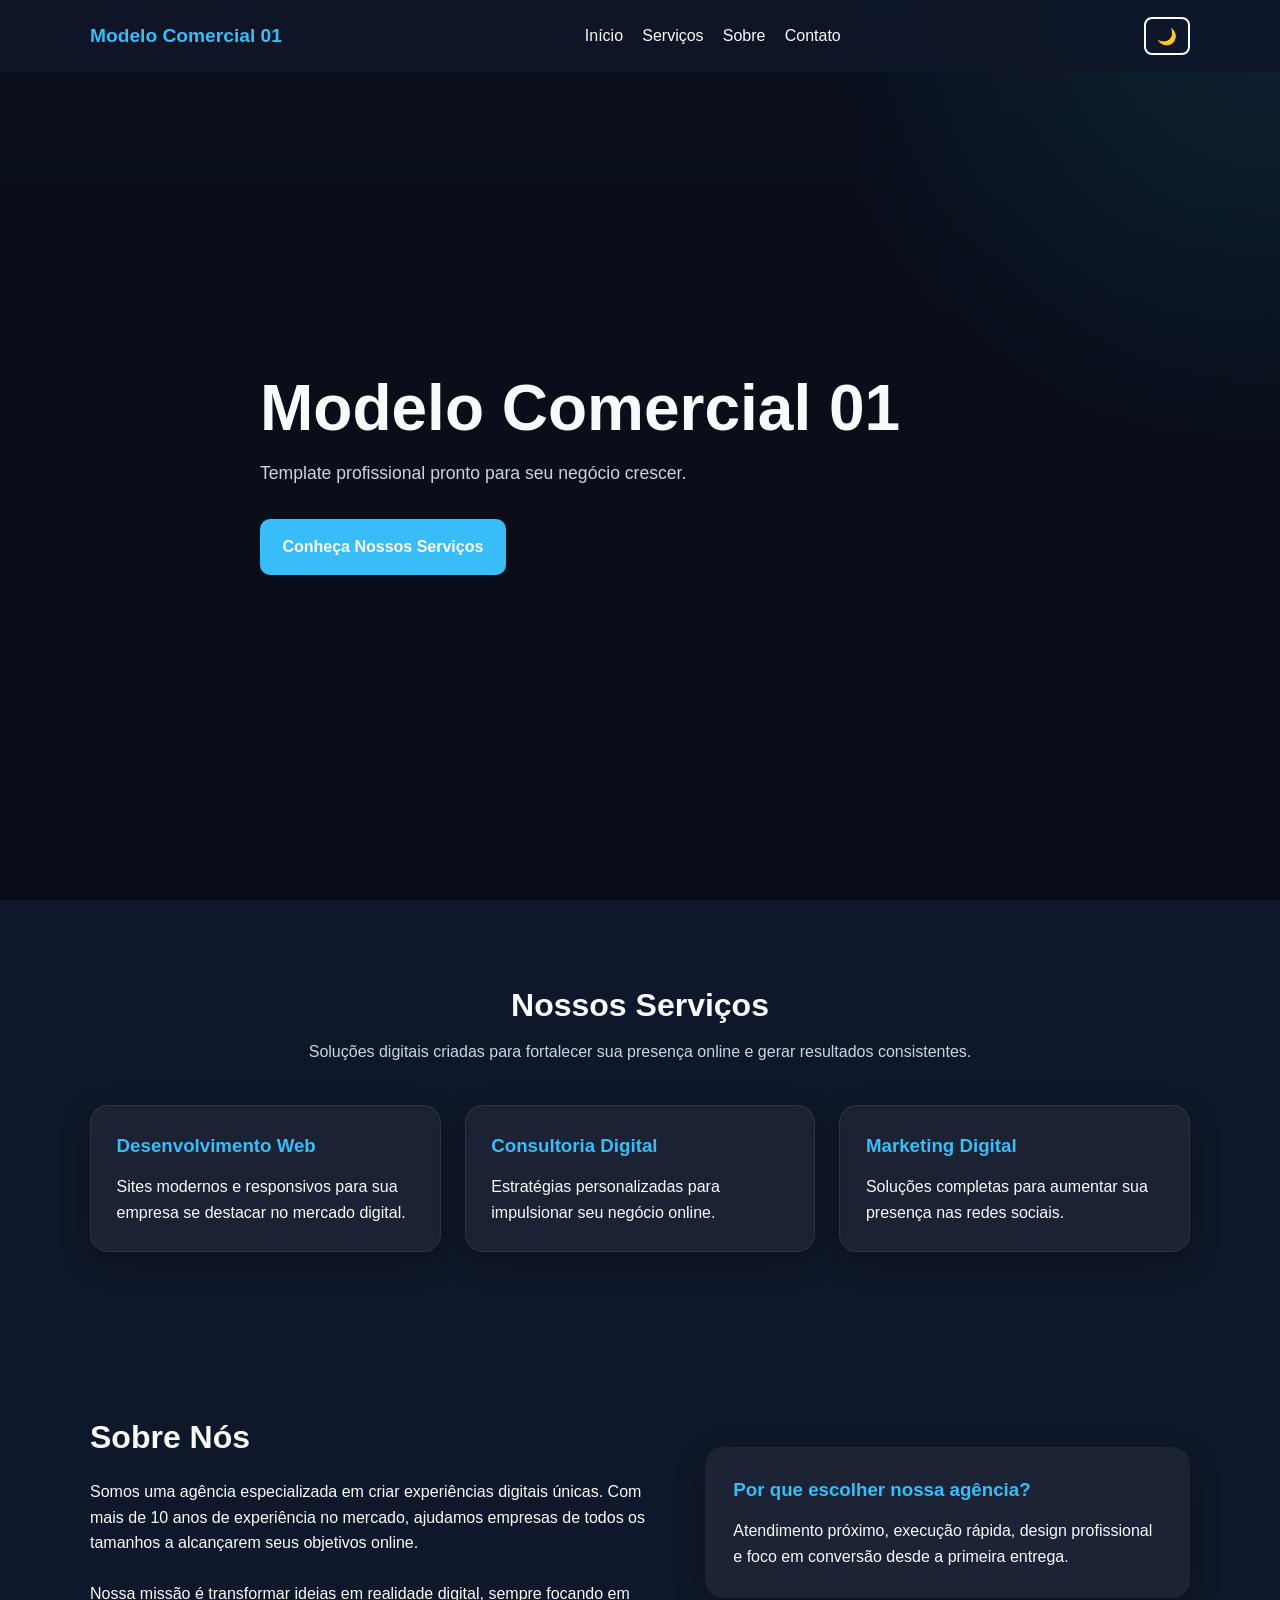
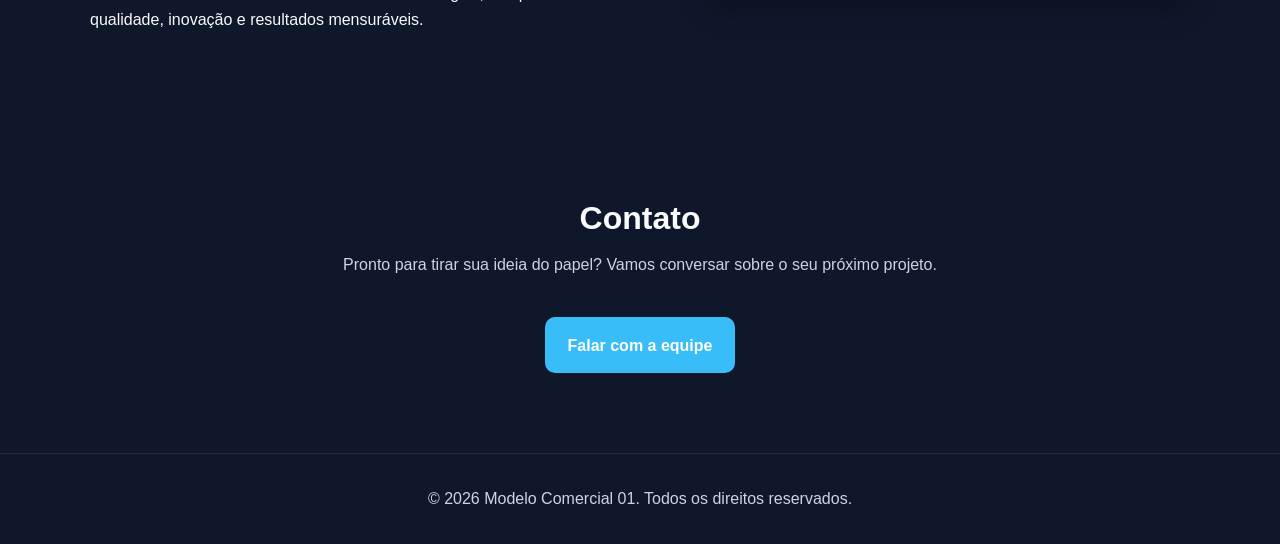
==== index.html @ 76901330 "Update index.html" ====
<!DOCTYPE html>
<html lang="pt-BR">
<head>
  <meta charset="UTF-8" />
  <meta name="viewport" content="width=device-width, initial-scale=1.0" />
  <title>Modelo Comercial 01</title>
  <style>
    * {
      margin: 0;
      padding: 0;
      box-sizing: border-box;
    }

    :root {
      --bg: #0f172a;
      --bg-soft: #111827;
      --text: #f8fafc;
      --text-soft: #cbd5e1;
      --primary: #38bdf8;
      --primary-dark: #0ea5e9;
      --card: rgba(255,255,255,0.05);
      --header: rgba(15, 23, 42, 0.9);
      --shadow: 0 10px 30px rgba(0,0,0,0.25);
    }

    body.light {
      --bg: #f8fafc;
      --bg-soft: #e2e8f0;
      --text: #0f172a;
      --text-soft: #334155;
      --primary: #0284c7;
      --primary-dark: #0369a1;
      --card: rgba(15,23,42,0.05);
      --header: rgba(255, 255, 255, 0.9);
      --shadow: 0 10px 30px rgba(0,0,0,0.08);
    }

    html {
      scroll-behavior: smooth;
    }

    body {
      font-family: Arial, Helvetica, sans-serif;
      background: var(--bg);
      color: var(--text);
      line-height: 1.6;
      transition: background 0.3s, color 0.3s;
    }

    a {
      text-decoration: none;
      color: inherit;
    }

    header {
      position: fixed;
      top: 0;
      width: 100%;
      z-index: 1000;
      background: var(--header);
      backdrop-filter: blur(10px);
      transition: background 0.3s ease, box-shadow 0.3s ease;
    }

    header.scrolled {
      background: rgba(15, 23, 42, 0.65);
      box-shadow: var(--shadow);
    }

    body.light header.scrolled {
      background: rgba(255, 255, 255, 0.65);
    }

    .container {
      width: min(1100px, 92%);
      margin: 0 auto;
    }

    .header-inner {
      min-height: 72px;
      display: flex;
      align-items: center;
      justify-content: space-between;
      gap: 1rem;
    }

    .logo {
      font-size: 1.2rem;
      font-weight: bold;
      color: var(--primary);
    }

    nav {
      display: flex;
      align-items: center;
      gap: 1.2rem;
    }

    nav a {
      color: var(--text);
      font-weight: 500;
      transition: color 0.2s ease;
    }

    nav a:hover {
      color: var(--primary);
    }

    .header-actions {
      display: flex;
      align-items: center;
      gap: 0.75rem;
    }

    .theme-toggle,
    .menu-toggle {
      background: transparent;
      border: 2px solid var(--text);
      color: var(--text);
      font-size: 1rem;
      cursor: pointer;
      padding: 0.45rem 0.7rem;
      border-radius: 8px;
      transition: all 0.3s ease;
    }

    .theme-toggle:hover,
    .menu-toggle:hover {
      border-color: var(--primary);
      color: var(--primary);
    }

    .menu-toggle {
      display: none;
      font-size: 1.4rem;
      line-height: 1;
    }

    .hero {
      min-height: 100vh;
      display: flex;
      align-items: center;
      padding: 7rem 0 4rem;
      background:
        linear-gradient(rgba(0,0,0,0.35), rgba(0,0,0,0.45)),
        radial-gradient(circle at top right, rgba(56, 189, 248, 0.18), transparent 30%);
    }

    .hero-content {
      max-width: 760px;
    }

    .hero h1 {
      font-size: clamp(2.2rem, 5vw, 4rem);
      line-height: 1.1;
      margin-bottom: 1rem;
    }

    .hero p {
      font-size: 1.1rem;
      color: var(--text-soft);
      margin-bottom: 2rem;
      max-width: 620px;
    }

    .btn {
      display: inline-block;
      background: var(--primary);
      color: white;
      padding: 0.95rem 1.4rem;
      border-radius: 10px;
      font-weight: bold;
      transition: background 0.3s ease, transform 0.2s ease;
    }

    .btn:hover {
      background: var(--primary-dark);
      transform: translateY(-2px);
    }

    section {
      padding: 5rem 0;
    }

    .section-title {
      text-align: center;
      margin-bottom: 2.5rem;
    }

    .section-title h2 {
      font-size: 2rem;
      margin-bottom: 0.5rem;
    }

    .section-title p {
      color: var(--text-soft);
      max-width: 700px;
      margin: 0 auto;
    }

    .services-grid {
      display: grid;
      grid-template-columns: repeat(3, 1fr);
      gap: 1.5rem;
    }

    .card {
      background: var(--card);
      border: 1px solid rgba(255,255,255,0.08);
      padding: 1.6rem;
      border-radius: 18px;
      box-shadow: var(--shadow);
      transition: transform 0.25s ease, border-color 0.25s ease;
    }

    .card:hover {
      transform: translateY(-6px);
      border-color: rgba(56, 189, 248, 0.4);
    }

    .card h3 {
      margin-bottom: 0.8rem;
      color: var(--primary);
    }

    .about {
      display: grid;
      grid-template-columns: 1.2fr 1fr;
      gap: 2rem;
      align-items: center;
    }

    .about-box {
      background: var(--card);
      border-radius: 18px;
      padding: 1.8rem;
      box-shadow: var(--shadow);
    }

    footer {
      padding: 2rem 0;
      text-align: center;
      color: var(--text-soft);
      border-top: 1px solid rgba(255,255,255,0.08);
    }

    #backToTop {
      position: fixed;
      right: 20px;
      bottom: 20px;
      width: 48px;
      height: 48px;
      border: none;
      border-radius: 50%;
      background: var(--primary);
      color: white;
      font-size: 1.2rem;
      cursor: pointer;
      display: none;
      z-index: 999;
      box-shadow: var(--shadow);
    }

    #backToTop.show {
      display: block;
    }

    @media (max-width: 900px) {
      .services-grid,
      .about {
        grid-template-columns: 1fr;
      }
    }

    @media (max-width: 768px) {
      .menu-toggle {
        display: block;
      }

      nav {
        position: fixed;
        top: -120%;
        left: 0;
        width: 100%;
        background: rgba(0, 0, 0, 0.95);
        flex-direction: column;
        align-items: flex-start;
        padding: 1rem 1.25rem 1.25rem;
        transition: top 0.3s ease;
        gap: 0.75rem;
      }

      body.light nav {
        background: rgba(255, 255, 255, 0.97);
      }

      nav.active {
        top: 72px;
      }

      nav a {
        margin: 0.2rem 0;
        padding: 0.5rem 0;
        width: 100%;
      }

      .header-inner {
        flex-wrap: nowrap;
      }

      .hero {
        padding-top: 6.5rem;
      }
    }
  </style>
</head>
<body>
  <header id="siteHeader">
    <div class="container header-inner">
      <a href="#inicio" class="logo">Modelo Comercial 01</a>

      <button class="menu-toggle" aria-label="Abrir menu" id="menuToggle">☰</button>

      <nav id="mainNav">
        <a href="#inicio">Início</a>
        <a href="#servicos">Serviços</a>
        <a href="#sobre">Sobre</a>
        <a href="#contato">Contato</a>
      </nav>

      <div class="header-actions">
        <button class="theme-toggle" id="themeToggle" aria-label="Alternar tema">🌙</button>
      </div>
    </div>
  </header>

  <main>
    <section class="hero" id="inicio">
      <div class="container hero-content">
        <h1>Modelo Comercial 01</h1>
        <p>Template profissional pronto para seu negócio crescer.</p>
        <a href="#servicos" class="btn">Conheça Nossos Serviços</a>
      </div>
    </section>

    <section id="servicos">
      <div class="container">
        <div class="section-title">
          <h2>Nossos Serviços</h2>
          <p>Soluções digitais criadas para fortalecer sua presença online e gerar resultados consistentes.</p>
        </div>

        <div class="services-grid">
          <article class="card">
            <h3>Desenvolvimento Web</h3>
            <p>Sites modernos e responsivos para sua empresa se destacar no mercado digital.</p>
          </article>

          <article class="card">
            <h3>Consultoria Digital</h3>
            <p>Estratégias personalizadas para impulsionar seu negócio online.</p>
          </article>

          <article class="card">
            <h3>Marketing Digital</h3>
            <p>Soluções completas para aumentar sua presença nas redes sociais.</p>
          </article>
        </div>
      </div>
    </section>

    <section id="sobre">
      <div class="container about">
        <div>
          <div class="section-title" style="text-align:left; margin-bottom:1rem;">
            <h2>Sobre Nós</h2>
          </div>
          <p>
            Somos uma agência especializada em criar experiências digitais únicas. Com mais de 10 anos de experiência no mercado,
            ajudamos empresas de todos os tamanhos a alcançarem seus objetivos online.
          </p>
          <br />
          <p>
            Nossa missão é transformar ideias em realidade digital, sempre focando em qualidade, inovação e resultados mensuráveis.
          </p>
        </div>

        <div class="about-box">
          <h3 style="margin-bottom:0.8rem; color:var(--primary);">Por que escolher nossa agência?</h3>
          <p>Atendimento próximo, execução rápida, design profissional e foco em conversão desde a primeira entrega.</p>
        </div>
      </div>
    </section>

    <section id="contato">
      <div class="container">
        <div class="section-title">
          <h2>Contato</h2>
          <p>Pronto para tirar sua ideia do papel? Vamos conversar sobre o seu próximo projeto.</p>
        </div>
        <div style="text-align:center;">
          <a href="mailto:contato@exemplo.com" class="btn">Falar com a equipe</a>
        </div>
      </div>
    </section>
  </main>

  <footer>
    <div class="container">
      <p>© 2026 Modelo Comercial 01. Todos os direitos reservados.</p>
    </div>
  </footer>

  <button id="backToTop" aria-label="Voltar ao topo">↑</button>

  <script>
    const body = document.body;
    const themeToggle = document.getElementById('themeToggle');
    const menuToggle = document.getElementById('menuToggle');
    const nav = document.getElementById('mainNav');
    const header = document.getElementById('siteHeader');
    const backToTop = document.getElementById('backToTop');

    themeToggle.addEventListener('click', () => {
      body.classList.toggle('light');
      themeToggle.textContent = body.classList.contains('light') ? '☀️' : '🌙';
    });

    menuToggle.addEventListener('click', () => {
      const isActive = nav.classList.toggle('active');
      menuToggle.textContent = isActive ? '×' : '☰';
      menuToggle.setAttribute('aria-label', isActive ? 'Fechar menu' : 'Abrir menu');
    });

    nav.querySelectorAll('a').forEach(link => {
      link.addEventListener('click', () => {
        nav.classList.remove('active');
        menuToggle.textContent = '☰';
        menuToggle.setAttribute('aria-label', 'Abrir menu');
      });
    });

    window.addEventListener('scroll', () => {
      if (window.scrollY > 50) {
        header.classList.add('scrolled');
      } else {
        header.classList.remove('scrolled');
      }

      if (window.scrollY > 300) {
        backToTop.classList.add('show');
      } else {
        backToTop.classList.remove('show');
      }
    });

    backToTop.addEventListener('click', () => {
      window.scrollTo({ top: 0, behavior: 'smooth' });
    });
  </script>
</body>
</html>
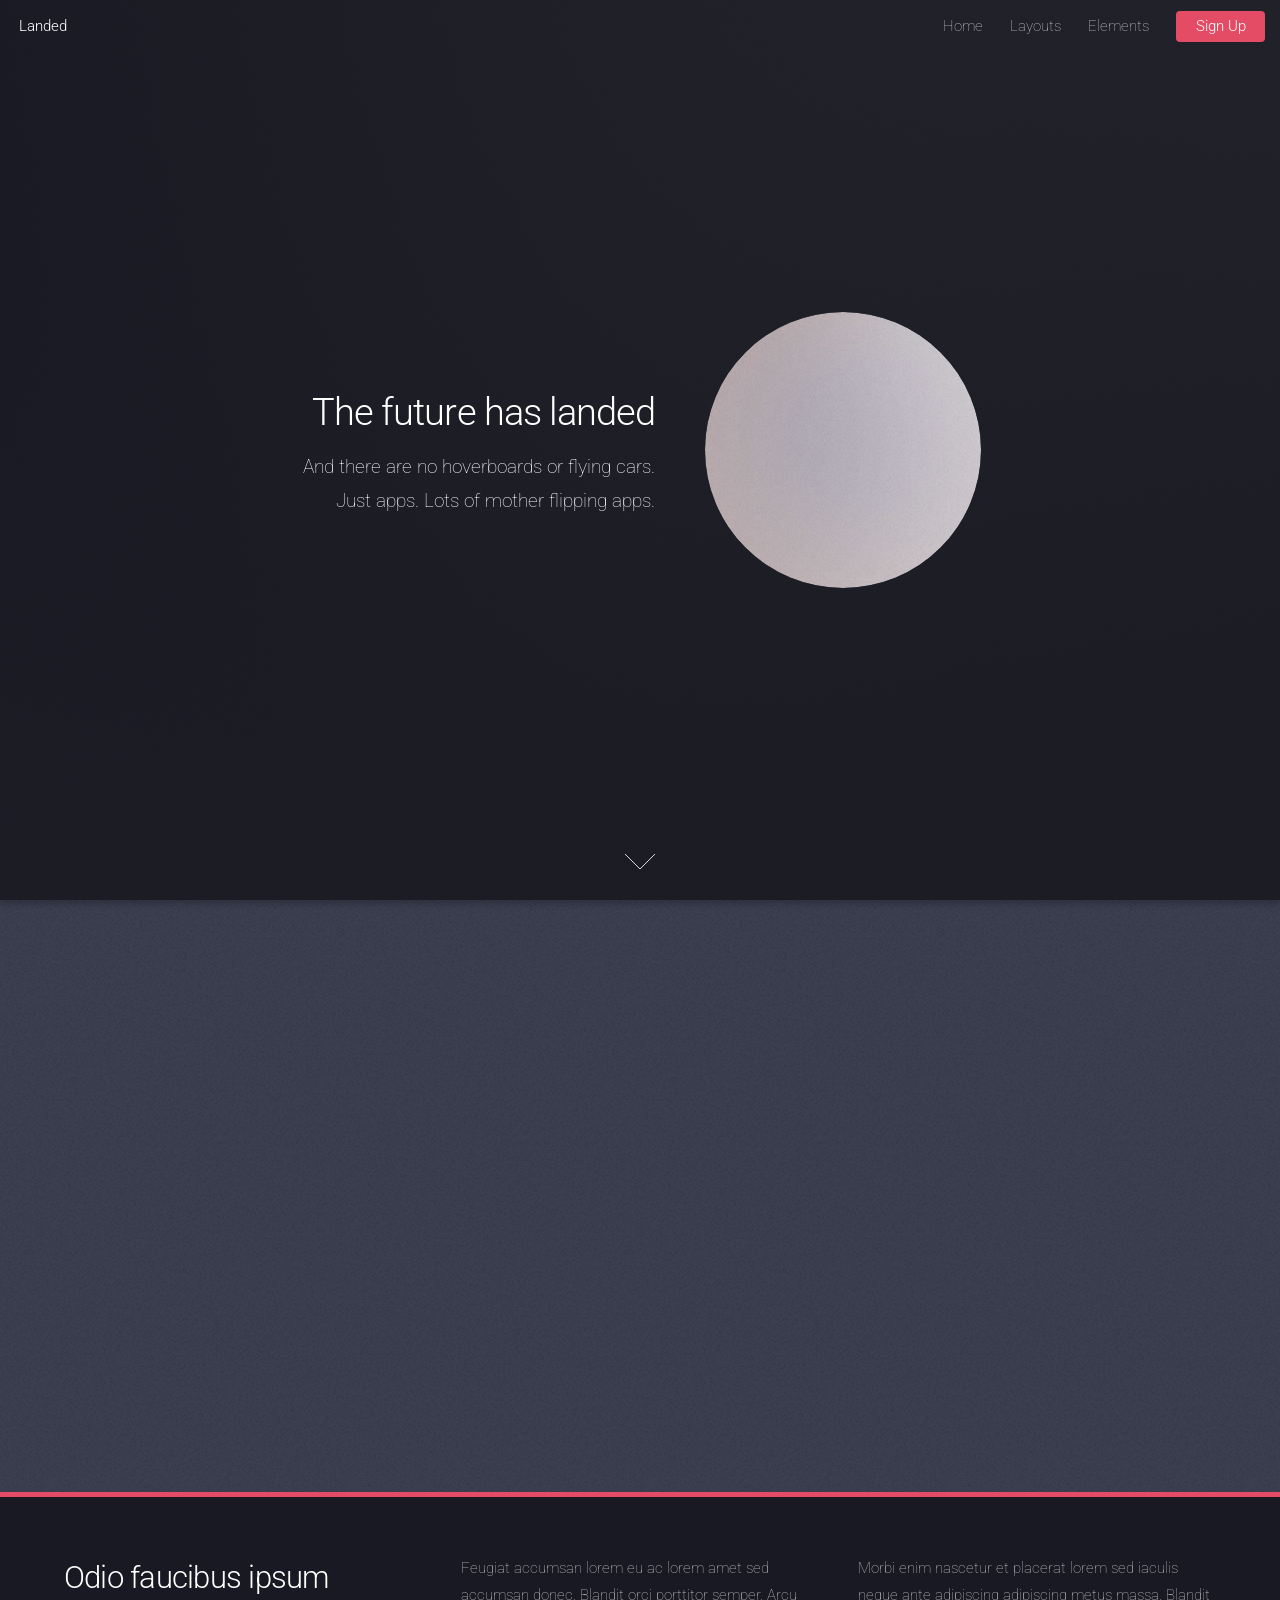
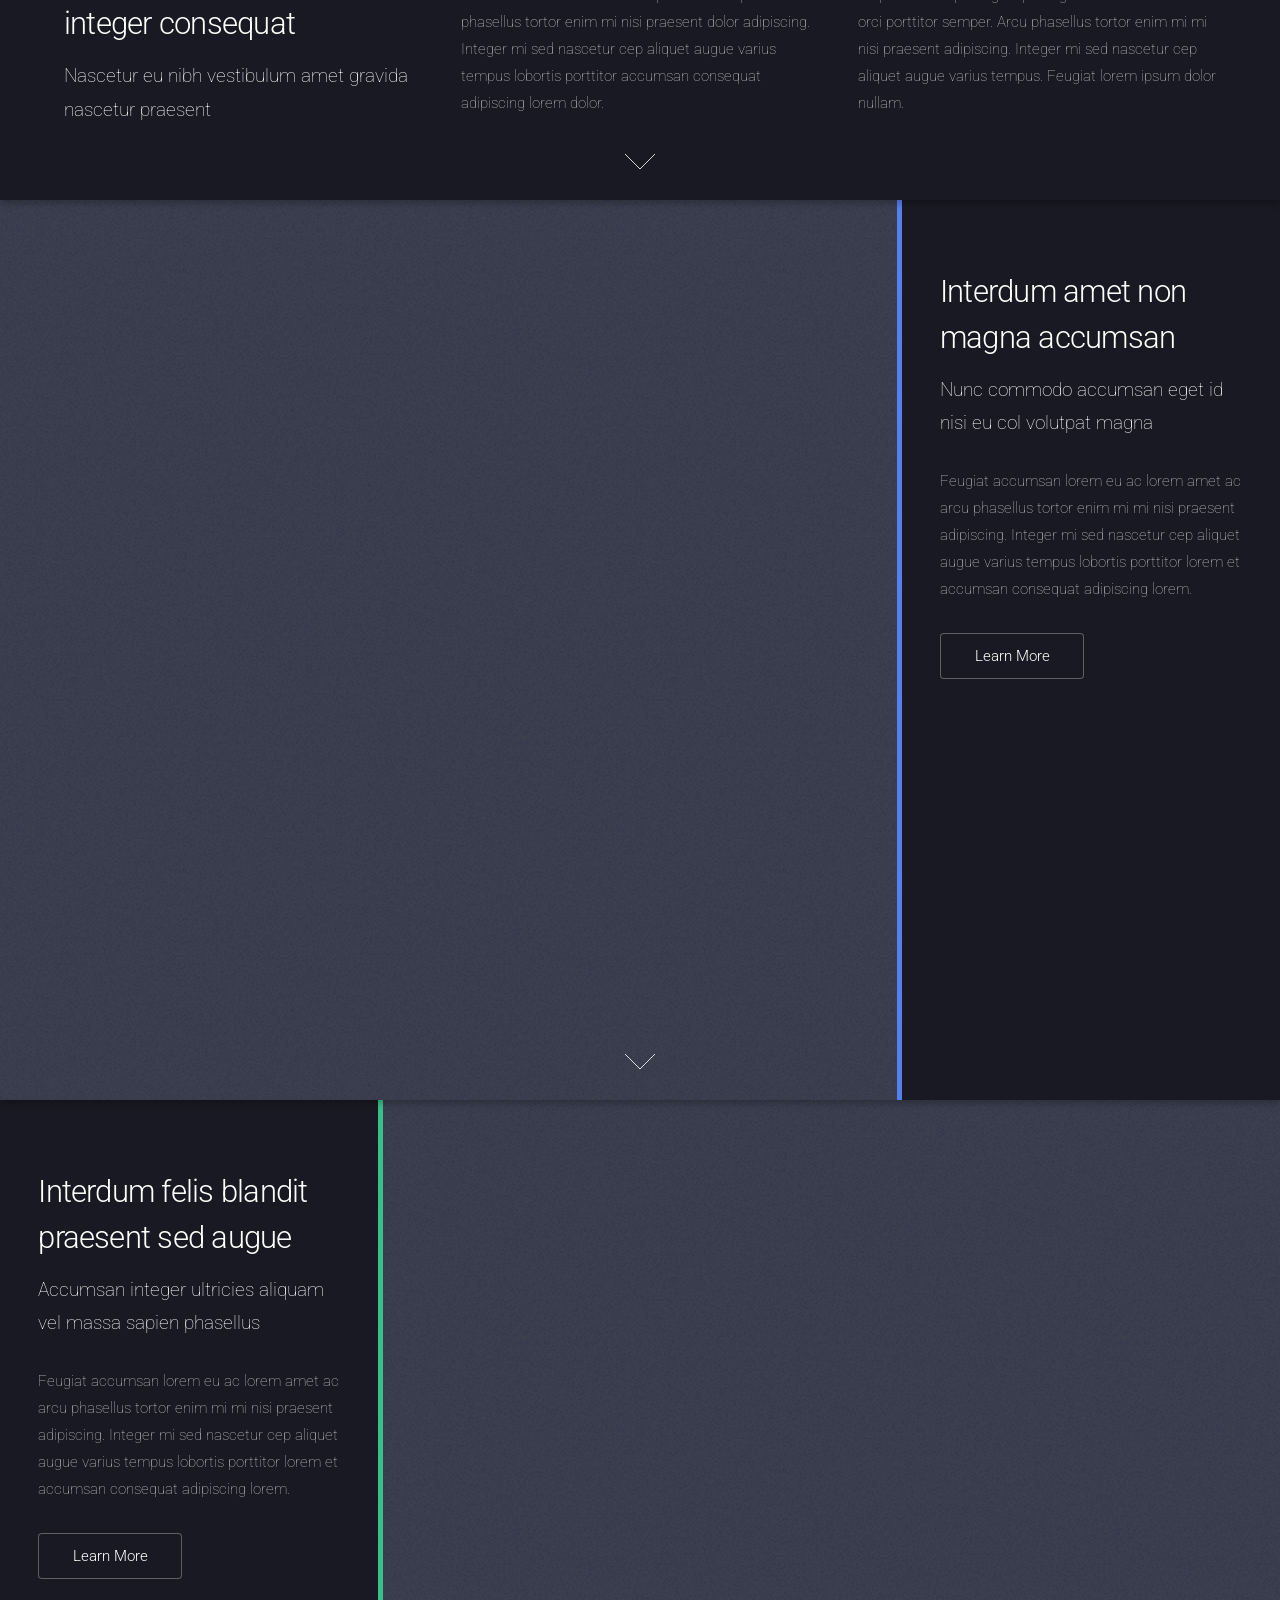
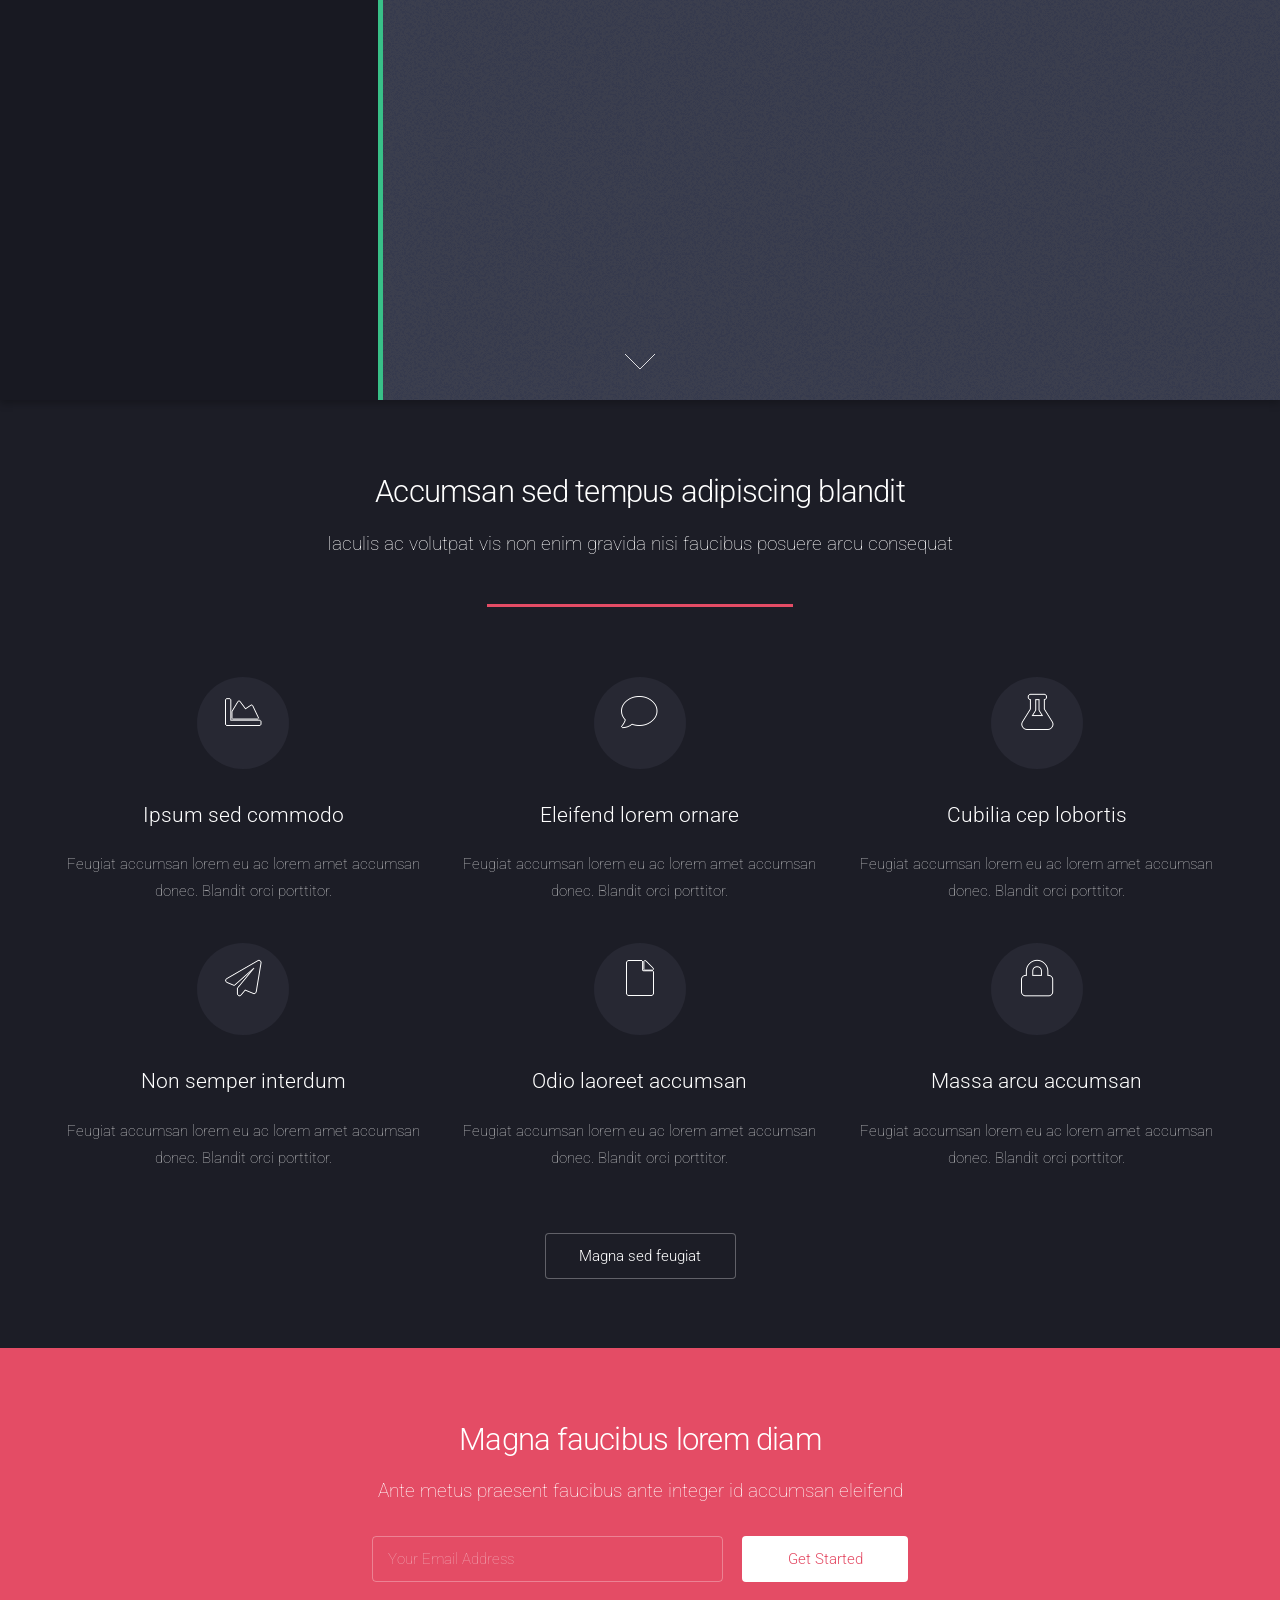
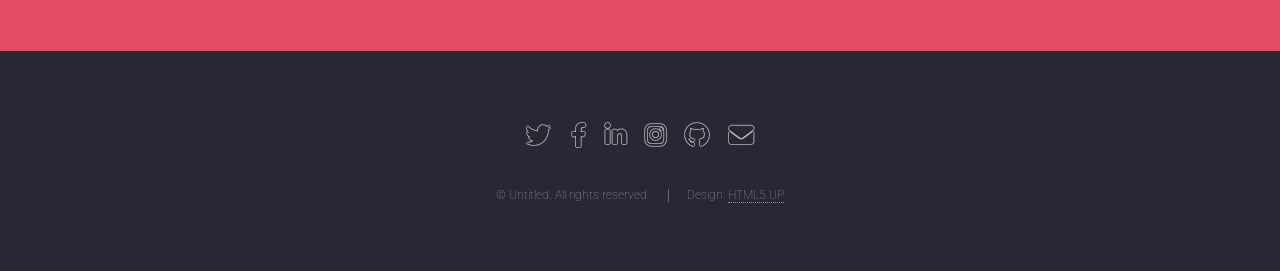
==== commit 920351f4: "Add files via upload" ====
--- a/index.html
+++ b/index.html
@@ -1,462 +1,217 @@
-<!DOCTYPE html>
-<html lang="pt-BR">
-<head>
-  <meta charset="UTF-8" />
-  <meta name="viewport" content="width=device-width, initial-scale=1.0" />
-  <title>Modelo Comercial 01</title>
-  <style>
-    * {
-      margin: 0;
-      padding: 0;
-      box-sizing: border-box;
-    }
-
-    :root {
-      --bg: #0f172a;
-      --bg-soft: #111827;
-      --text: #f8fafc;
-      --text-soft: #cbd5e1;
-      --primary: #38bdf8;
-      --primary-dark: #0ea5e9;
-      --card: rgba(255,255,255,0.05);
-      --header: rgba(15, 23, 42, 0.9);
-      --shadow: 0 10px 30px rgba(0,0,0,0.25);
-    }
-
-    body.light {
-      --bg: #f8fafc;
-      --bg-soft: #e2e8f0;
-      --text: #0f172a;
-      --text-soft: #334155;
-      --primary: #0284c7;
-      --primary-dark: #0369a1;
-      --card: rgba(15,23,42,0.05);
-      --header: rgba(255, 255, 255, 0.9);
-      --shadow: 0 10px 30px rgba(0,0,0,0.08);
-    }
-
-    html {
-      scroll-behavior: smooth;
-    }
-
-    body {
-      font-family: Arial, Helvetica, sans-serif;
-      background: var(--bg);
-      color: var(--text);
-      line-height: 1.6;
-      transition: background 0.3s, color 0.3s;
-    }
-
-    a {
-      text-decoration: none;
-      color: inherit;
-    }
-
-    header {
-      position: fixed;
-      top: 0;
-      width: 100%;
-      z-index: 1000;
-      background: var(--header);
-      backdrop-filter: blur(10px);
-      transition: background 0.3s ease, box-shadow 0.3s ease;
-    }
-
-    header.scrolled {
-      background: rgba(15, 23, 42, 0.65);
-      box-shadow: var(--shadow);
-    }
-
-    body.light header.scrolled {
-      background: rgba(255, 255, 255, 0.65);
-    }
-
-    .container {
-      width: min(1100px, 92%);
-      margin: 0 auto;
-    }
-
-    .header-inner {
-      min-height: 72px;
-      display: flex;
-      align-items: center;
-      justify-content: space-between;
-      gap: 1rem;
-    }
-
-    .logo {
-      font-size: 1.2rem;
-      font-weight: bold;
-      color: var(--primary);
-    }
-
-    nav {
-      display: flex;
-      align-items: center;
-      gap: 1.2rem;
-    }
-
-    nav a {
-      color: var(--text);
-      font-weight: 500;
-      transition: color 0.2s ease;
-    }
-
-    nav a:hover {
-      color: var(--primary);
-    }
-
-    .header-actions {
-      display: flex;
-      align-items: center;
-      gap: 0.75rem;
-    }
-
-    .theme-toggle,
-    .menu-toggle {
-      background: transparent;
-      border: 2px solid var(--text);
-      color: var(--text);
-      font-size: 1rem;
-      cursor: pointer;
-      padding: 0.45rem 0.7rem;
-      border-radius: 8px;
-      transition: all 0.3s ease;
-    }
-
-    .theme-toggle:hover,
-    .menu-toggle:hover {
-      border-color: var(--primary);
-      color: var(--primary);
-    }
-
-    .menu-toggle {
-      display: none;
-      font-size: 1.4rem;
-      line-height: 1;
-    }
-
-    .hero {
-      min-height: 100vh;
-      display: flex;
-      align-items: center;
-      padding: 7rem 0 4rem;
-      background:
-        linear-gradient(rgba(0,0,0,0.35), rgba(0,0,0,0.45)),
-        radial-gradient(circle at top right, rgba(56, 189, 248, 0.18), transparent 30%);
-    }
-
-    .hero-content {
-      max-width: 760px;
-    }
-
-    .hero h1 {
-      font-size: clamp(2.2rem, 5vw, 4rem);
-      line-height: 1.1;
-      margin-bottom: 1rem;
-    }
-
-    .hero p {
-      font-size: 1.1rem;
-      color: var(--text-soft);
-      margin-bottom: 2rem;
-      max-width: 620px;
-    }
-
-    .btn {
-      display: inline-block;
-      background: var(--primary);
-      color: white;
-      padding: 0.95rem 1.4rem;
-      border-radius: 10px;
-      font-weight: bold;
-      transition: background 0.3s ease, transform 0.2s ease;
-    }
-
-    .btn:hover {
-      background: var(--primary-dark);
-      transform: translateY(-2px);
-    }
-
-    section {
-      padding: 5rem 0;
-    }
-
-    .section-title {
-      text-align: center;
-      margin-bottom: 2.5rem;
-    }
-
-    .section-title h2 {
-      font-size: 2rem;
-      margin-bottom: 0.5rem;
-    }
-
-    .section-title p {
-      color: var(--text-soft);
-      max-width: 700px;
-      margin: 0 auto;
-    }
-
-    .services-grid {
-      display: grid;
-      grid-template-columns: repeat(3, 1fr);
-      gap: 1.5rem;
-    }
-
-    .card {
-      background: var(--card);
-      border: 1px solid rgba(255,255,255,0.08);
-      padding: 1.6rem;
-      border-radius: 18px;
-      box-shadow: var(--shadow);
-      transition: transform 0.25s ease, border-color 0.25s ease;
-    }
-
-    .card:hover {
-      transform: translateY(-6px);
-      border-color: rgba(56, 189, 248, 0.4);
-    }
-
-    .card h3 {
-      margin-bottom: 0.8rem;
-      color: var(--primary);
-    }
-
-    .about {
-      display: grid;
-      grid-template-columns: 1.2fr 1fr;
-      gap: 2rem;
-      align-items: center;
-    }
-
-    .about-box {
-      background: var(--card);
-      border-radius: 18px;
-      padding: 1.8rem;
-      box-shadow: var(--shadow);
-    }
-
-    footer {
-      padding: 2rem 0;
-      text-align: center;
-      color: var(--text-soft);
-      border-top: 1px solid rgba(255,255,255,0.08);
-    }
-
-    #backToTop {
-      position: fixed;
-      right: 20px;
-      bottom: 20px;
-      width: 48px;
-      height: 48px;
-      border: none;
-      border-radius: 50%;
-      background: var(--primary);
-      color: white;
-      font-size: 1.2rem;
-      cursor: pointer;
-      display: none;
-      z-index: 999;
-      box-shadow: var(--shadow);
-    }
-
-    #backToTop.show {
-      display: block;
-    }
-
-    @media (max-width: 900px) {
-      .services-grid,
-      .about {
-        grid-template-columns: 1fr;
-      }
-    }
-
-    @media (max-width: 768px) {
-      .menu-toggle {
-        display: block;
-      }
-
-      nav {
-        position: fixed;
-        top: -120%;
-        left: 0;
-        width: 100%;
-        background: rgba(0, 0, 0, 0.95);
-        flex-direction: column;
-        align-items: flex-start;
-        padding: 1rem 1.25rem 1.25rem;
-        transition: top 0.3s ease;
-        gap: 0.75rem;
-      }
-
-      body.light nav {
-        background: rgba(255, 255, 255, 0.97);
-      }
-
-      nav.active {
-        top: 72px;
-      }
-
-      nav a {
-        margin: 0.2rem 0;
-        padding: 0.5rem 0;
-        width: 100%;
-      }
-
-      .header-inner {
-        flex-wrap: nowrap;
-      }
-
-      .hero {
-        padding-top: 6.5rem;
-      }
-    }
-  </style>
-</head>
-<body>
-  <header id="siteHeader">
-    <div class="container header-inner">
-      <a href="#inicio" class="logo">Modelo Comercial 01</a>
-
-      <button class="menu-toggle" aria-label="Abrir menu" id="menuToggle">☰</button>
-
-      <nav id="mainNav">
-        <a href="#inicio">Início</a>
-        <a href="#servicos">Serviços</a>
-        <a href="#sobre">Sobre</a>
-        <a href="#contato">Contato</a>
-      </nav>
-
-      <div class="header-actions">
-        <button class="theme-toggle" id="themeToggle" aria-label="Alternar tema">🌙</button>
-      </div>
-    </div>
-  </header>
-
-  <main>
-    <section class="hero" id="inicio">
-      <div class="container hero-content">
-        <h1>Modelo Comercial 01</h1>
-        <p>Template profissional pronto para seu negócio crescer.</p>
-        <a href="#servicos" class="btn">Conheça Nossos Serviços</a>
-      </div>
-    </section>
-
-    <section id="servicos">
-      <div class="container">
-        <div class="section-title">
-          <h2>Nossos Serviços</h2>
-          <p>Soluções digitais criadas para fortalecer sua presença online e gerar resultados consistentes.</p>
-        </div>
-
-        <div class="services-grid">
-          <article class="card">
-            <h3>Desenvolvimento Web</h3>
-            <p>Sites modernos e responsivos para sua empresa se destacar no mercado digital.</p>
-          </article>
-
-          <article class="card">
-            <h3>Consultoria Digital</h3>
-            <p>Estratégias personalizadas para impulsionar seu negócio online.</p>
-          </article>
-
-          <article class="card">
-            <h3>Marketing Digital</h3>
-            <p>Soluções completas para aumentar sua presença nas redes sociais.</p>
-          </article>
-        </div>
-      </div>
-    </section>
-
-    <section id="sobre">
-      <div class="container about">
-        <div>
-          <div class="section-title" style="text-align:left; margin-bottom:1rem;">
-            <h2>Sobre Nós</h2>
-          </div>
-          <p>
-            Somos uma agência especializada em criar experiências digitais únicas. Com mais de 10 anos de experiência no mercado,
-            ajudamos empresas de todos os tamanhos a alcançarem seus objetivos online.
-          </p>
-          <br />
-          <p>
-            Nossa missão é transformar ideias em realidade digital, sempre focando em qualidade, inovação e resultados mensuráveis.
-          </p>
-        </div>
-
-        <div class="about-box">
-          <h3 style="margin-bottom:0.8rem; color:var(--primary);">Por que escolher nossa agência?</h3>
-          <p>Atendimento próximo, execução rápida, design profissional e foco em conversão desde a primeira entrega.</p>
-        </div>
-      </div>
-    </section>
-
-    <section id="contato">
-      <div class="container">
-        <div class="section-title">
-          <h2>Contato</h2>
-          <p>Pronto para tirar sua ideia do papel? Vamos conversar sobre o seu próximo projeto.</p>
-        </div>
-        <div style="text-align:center;">
-          <a href="mailto:contato@exemplo.com" class="btn">Falar com a equipe</a>
-        </div>
-      </div>
-    </section>
-  </main>
-
-  <footer>
-    <div class="container">
-      <p>© 2026 Modelo Comercial 01. Todos os direitos reservados.</p>
-    </div>
-  </footer>
-
-  <button id="backToTop" aria-label="Voltar ao topo">↑</button>
-
-  <script>
-    const body = document.body;
-    const themeToggle = document.getElementById('themeToggle');
-    const menuToggle = document.getElementById('menuToggle');
-    const nav = document.getElementById('mainNav');
-    const header = document.getElementById('siteHeader');
-    const backToTop = document.getElementById('backToTop');
-
-    themeToggle.addEventListener('click', () => {
-      body.classList.toggle('light');
-      themeToggle.textContent = body.classList.contains('light') ? '☀️' : '🌙';
-    });
-
-    menuToggle.addEventListener('click', () => {
-      const isActive = nav.classList.toggle('active');
-      menuToggle.textContent = isActive ? '×' : '☰';
-      menuToggle.setAttribute('aria-label', isActive ? 'Fechar menu' : 'Abrir menu');
-    });
-
-    nav.querySelectorAll('a').forEach(link => {
-      link.addEventListener('click', () => {
-        nav.classList.remove('active');
-        menuToggle.textContent = '☰';
-        menuToggle.setAttribute('aria-label', 'Abrir menu');
-      });
-    });
-
-    window.addEventListener('scroll', () => {
-      if (window.scrollY > 50) {
-        header.classList.add('scrolled');
-      } else {
-        header.classList.remove('scrolled');
-      }
-
-      if (window.scrollY > 300) {
-        backToTop.classList.add('show');
-      } else {
-        backToTop.classList.remove('show');
-      }
-    });
-
-    backToTop.addEventListener('click', () => {
-      window.scrollTo({ top: 0, behavior: 'smooth' });
-    });
-  </script>
-</body>
-</html>
+<!DOCTYPE HTML>
+<!--
+	Landed by HTML5 UP
+	html5up.net | @ajlkn
+	Free for personal and commercial use under the CCA 3.0 license (html5up.net/license)
+-->
+<html>
+	<head>
+		<title>Landed by HTML5 UP</title>
+		<meta charset="utf-8" />
+		<meta name="viewport" content="width=device-width, initial-scale=1, user-scalable=no" />
+		<link rel="stylesheet" href="assets/css/main.css" />
+		<noscript><link rel="stylesheet" href="assets/css/noscript.css" /></noscript>
+	</head>
+	<body class="is-preload landing">
+		<div id="page-wrapper">
+
+			<!-- Header -->
+				<header id="header">
+					<h1 id="logo"><a href="index.html">Landed</a></h1>
+					<nav id="nav">
+						<ul>
+							<li><a href="index.html">Home</a></li>
+							<li>
+								<a href="#">Layouts</a>
+								<ul>
+									<li><a href="left-sidebar.html">Left Sidebar</a></li>
+									<li><a href="right-sidebar.html">Right Sidebar</a></li>
+									<li><a href="no-sidebar.html">No Sidebar</a></li>
+									<li>
+										<a href="#">Submenu</a>
+										<ul>
+											<li><a href="#">Option 1</a></li>
+											<li><a href="#">Option 2</a></li>
+											<li><a href="#">Option 3</a></li>
+											<li><a href="#">Option 4</a></li>
+										</ul>
+									</li>
+								</ul>
+							</li>
+							<li><a href="elements.html">Elements</a></li>
+							<li><a href="#" class="button primary">Sign Up</a></li>
+						</ul>
+					</nav>
+				</header>
+
+			<!-- Banner -->
+				<section id="banner">
+					<div class="content">
+						<header>
+							<h2>The future has landed</h2>
+							<p>And there are no hoverboards or flying cars.<br />
+							Just apps. Lots of mother flipping apps.</p>
+						</header>
+						<span class="image"><img src="images/pic01.jpg" alt="" /></span>
+					</div>
+					<a href="#one" class="goto-next scrolly">Next</a>
+				</section>
+
+			<!-- One -->
+				<section id="one" class="spotlight style1 bottom">
+					<span class="image fit main"><img src="images/pic02.jpg" alt="" /></span>
+					<div class="content">
+						<div class="container">
+							<div class="row">
+								<div class="col-4 col-12-medium">
+									<header>
+										<h2>Odio faucibus ipsum integer consequat</h2>
+										<p>Nascetur eu nibh vestibulum amet gravida nascetur praesent</p>
+									</header>
+								</div>
+								<div class="col-4 col-12-medium">
+									<p>Feugiat accumsan lorem eu ac lorem amet sed accumsan donec.
+									Blandit orci porttitor semper. Arcu phasellus tortor enim mi
+									nisi praesent dolor adipiscing. Integer mi sed nascetur cep aliquet
+									augue varius tempus lobortis porttitor accumsan consequat
+									adipiscing lorem dolor.</p>
+								</div>
+								<div class="col-4 col-12-medium">
+									<p>Morbi enim nascetur et placerat lorem sed iaculis neque ante
+									adipiscing adipiscing metus massa. Blandit orci porttitor semper.
+									Arcu phasellus tortor enim mi mi nisi praesent adipiscing. Integer
+									mi sed nascetur cep aliquet augue varius tempus. Feugiat lorem
+									ipsum dolor nullam.</p>
+								</div>
+							</div>
+						</div>
+					</div>
+					<a href="#two" class="goto-next scrolly">Next</a>
+				</section>
+
+			<!-- Two -->
+				<section id="two" class="spotlight style2 right">
+					<span class="image fit main"><img src="images/pic03.jpg" alt="" /></span>
+					<div class="content">
+						<header>
+							<h2>Interdum amet non magna accumsan</h2>
+							<p>Nunc commodo accumsan eget id nisi eu col volutpat magna</p>
+						</header>
+						<p>Feugiat accumsan lorem eu ac lorem amet ac arcu phasellus tortor enim mi mi nisi praesent adipiscing. Integer mi sed nascetur cep aliquet augue varius tempus lobortis porttitor lorem et accumsan consequat adipiscing lorem.</p>
+						<ul class="actions">
+							<li><a href="#" class="button">Learn More</a></li>
+						</ul>
+					</div>
+					<a href="#three" class="goto-next scrolly">Next</a>
+				</section>
+
+			<!-- Three -->
+				<section id="three" class="spotlight style3 left">
+					<span class="image fit main bottom"><img src="images/pic04.jpg" alt="" /></span>
+					<div class="content">
+						<header>
+							<h2>Interdum felis blandit praesent sed augue</h2>
+							<p>Accumsan integer ultricies aliquam vel massa sapien phasellus</p>
+						</header>
+						<p>Feugiat accumsan lorem eu ac lorem amet ac arcu phasellus tortor enim mi mi nisi praesent adipiscing. Integer mi sed nascetur cep aliquet augue varius tempus lobortis porttitor lorem et accumsan consequat adipiscing lorem.</p>
+						<ul class="actions">
+							<li><a href="#" class="button">Learn More</a></li>
+						</ul>
+					</div>
+					<a href="#four" class="goto-next scrolly">Next</a>
+				</section>
+
+			<!-- Four -->
+				<section id="four" class="wrapper style1 special fade-up">
+					<div class="container">
+						<header class="major">
+							<h2>Accumsan sed tempus adipiscing blandit</h2>
+							<p>Iaculis ac volutpat vis non enim gravida nisi faucibus posuere arcu consequat</p>
+						</header>
+						<div class="box alt">
+							<div class="row gtr-uniform">
+								<section class="col-4 col-6-medium col-12-xsmall">
+									<span class="icon solid alt major fa-chart-area"></span>
+									<h3>Ipsum sed commodo</h3>
+									<p>Feugiat accumsan lorem eu ac lorem amet accumsan donec. Blandit orci porttitor.</p>
+								</section>
+								<section class="col-4 col-6-medium col-12-xsmall">
+									<span class="icon solid alt major fa-comment"></span>
+									<h3>Eleifend lorem ornare</h3>
+									<p>Feugiat accumsan lorem eu ac lorem amet accumsan donec. Blandit orci porttitor.</p>
+								</section>
+								<section class="col-4 col-6-medium col-12-xsmall">
+									<span class="icon solid alt major fa-flask"></span>
+									<h3>Cubilia cep lobortis</h3>
+									<p>Feugiat accumsan lorem eu ac lorem amet accumsan donec. Blandit orci porttitor.</p>
+								</section>
+								<section class="col-4 col-6-medium col-12-xsmall">
+									<span class="icon solid alt major fa-paper-plane"></span>
+									<h3>Non semper interdum</h3>
+									<p>Feugiat accumsan lorem eu ac lorem amet accumsan donec. Blandit orci porttitor.</p>
+								</section>
+								<section class="col-4 col-6-medium col-12-xsmall">
+									<span class="icon solid alt major fa-file"></span>
+									<h3>Odio laoreet accumsan</h3>
+									<p>Feugiat accumsan lorem eu ac lorem amet accumsan donec. Blandit orci porttitor.</p>
+								</section>
+								<section class="col-4 col-6-medium col-12-xsmall">
+									<span class="icon solid alt major fa-lock"></span>
+									<h3>Massa arcu accumsan</h3>
+									<p>Feugiat accumsan lorem eu ac lorem amet accumsan donec. Blandit orci porttitor.</p>
+								</section>
+							</div>
+						</div>
+						<footer class="major">
+							<ul class="actions special">
+								<li><a href="#" class="button">Magna sed feugiat</a></li>
+							</ul>
+						</footer>
+					</div>
+				</section>
+
+			<!-- Five -->
+				<section id="five" class="wrapper style2 special fade">
+					<div class="container">
+						<header>
+							<h2>Magna faucibus lorem diam</h2>
+							<p>Ante metus praesent faucibus ante integer id accumsan eleifend</p>
+						</header>
+						<form method="post" action="#" class="cta">
+							<div class="row gtr-uniform gtr-50">
+								<div class="col-8 col-12-xsmall"><input type="email" name="email" id="email" placeholder="Your Email Address" /></div>
+								<div class="col-4 col-12-xsmall"><input type="submit" value="Get Started" class="fit primary" /></div>
+							</div>
+						</form>
+					</div>
+				</section>
+
+			<!-- Footer -->
+				<footer id="footer">
+					<ul class="icons">
+						<li><a href="#" class="icon brands alt fa-twitter"><span class="label">Twitter</span></a></li>
+						<li><a href="#" class="icon brands alt fa-facebook-f"><span class="label">Facebook</span></a></li>
+						<li><a href="#" class="icon brands alt fa-linkedin-in"><span class="label">LinkedIn</span></a></li>
+						<li><a href="#" class="icon brands alt fa-instagram"><span class="label">Instagram</span></a></li>
+						<li><a href="#" class="icon brands alt fa-github"><span class="label">GitHub</span></a></li>
+						<li><a href="#" class="icon solid alt fa-envelope"><span class="label">Email</span></a></li>
+					</ul>
+					<ul class="copyright">
+						<li>&copy; Untitled. All rights reserved.</li><li>Design: <a href="http://html5up.net">HTML5 UP</a></li>
+					</ul>
+				</footer>
+
+		</div>
+
+		<!-- Scripts -->
+			<script src="assets/js/jquery.min.js"></script>
+			<script src="assets/js/jquery.scrolly.min.js"></script>
+			<script src="assets/js/jquery.dropotron.min.js"></script>
+			<script src="assets/js/jquery.scrollex.min.js"></script>
+			<script src="assets/js/browser.min.js"></script>
+			<script src="assets/js/breakpoints.min.js"></script>
+			<script src="assets/js/util.js"></script>
+			<script src="assets/js/main.js"></script>
+
+	</body>
+</html>
--- a/assets/css/main.css
+++ b/assets/css/main.css
@@ -0,0 +1,4111 @@
+@import url("fontawesome-all.min.css");
+@import url("https://fonts.googleapis.com/css?family=Roboto:100,300,100italic,300italic");
+
+/*
+	Landed by HTML5 UP
+	html5up.net | @ajlkn
+	Free for personal and commercial use under the CCA 3.0 license (html5up.net/license)
+*/
+
+html, body, div, span, applet, object,
+iframe, h1, h2, h3, h4, h5, h6, p, blockquote,
+pre, a, abbr, acronym, address, big, cite,
+code, del, dfn, em, img, ins, kbd, q, s, samp,
+small, strike, strong, sub, sup, tt, var, b,
+u, i, center, dl, dt, dd, ol, ul, li, fieldset,
+form, label, legend, table, caption, tbody,
+tfoot, thead, tr, th, td, article, aside,
+canvas, details, embed, figure, figcaption,
+footer, header, hgroup, menu, nav, output, ruby,
+section, summary, time, mark, audio, video {
+	margin: 0;
+	padding: 0;
+	border: 0;
+	font-size: 100%;
+	font: inherit;
+	vertical-align: baseline;}
+
+article, aside, details, figcaption, figure,
+footer, header, hgroup, menu, nav, section {
+	display: block;}
+
+body {
+	line-height: 1;
+}
+
+ol, ul {
+	list-style: none;
+}
+
+blockquote, q {
+	quotes: none;
+}
+
+	blockquote:before, blockquote:after, q:before, q:after {
+		content: '';
+		content: none;
+	}
+
+table {
+	border-collapse: collapse;
+	border-spacing: 0;
+}
+
+body {
+	-webkit-text-size-adjust: none;
+}
+
+mark {
+	background-color: transparent;
+	color: inherit;
+}
+
+input::-moz-focus-inner {
+	border: 0;
+	padding: 0;
+}
+
+input, select, textarea {
+	-moz-appearance: none;
+	-webkit-appearance: none;
+	-ms-appearance: none;
+	appearance: none;
+}
+
+/* Basic */
+
+	html {
+		box-sizing: border-box;
+	}
+
+	*, *:before, *:after {
+		box-sizing: inherit;
+	}
+
+	html, body {
+		background: #1c1d26;
+	}
+
+	body.is-preload *, body.is-preload *:before, body.is-preload *:after {
+		-moz-animation: none !important;
+		-webkit-animation: none !important;
+		-ms-animation: none !important;
+		animation: none !important;
+		-moz-transition: none !important;
+		-webkit-transition: none !important;
+		-ms-transition: none !important;
+		transition: none !important;
+	}
+
+	body, input, select, textarea {
+		color: rgba(255, 255, 255, 0.75);
+		font-family: "Roboto", Helvetica, sans-serif;
+		font-size: 15pt;
+		font-weight: 100;
+		line-height: 1.75em;
+	}
+
+	a {
+		-moz-transition: border-color 0.2s ease-in-out, color 0.2s ease-in-out;
+		-webkit-transition: border-color 0.2s ease-in-out, color 0.2s ease-in-out;
+		-ms-transition: border-color 0.2s ease-in-out, color 0.2s ease-in-out;
+		transition: border-color 0.2s ease-in-out, color 0.2s ease-in-out;
+		border-bottom: dotted 1px;
+		color: #e44c65;
+		text-decoration: none;
+	}
+
+		a:hover {
+			color: #e44c65 !important;
+			border-bottom-color: transparent;
+		}
+
+	strong, b {
+		color: #ffffff;
+		font-weight: 300;
+	}
+
+	em, i {
+		font-style: italic;
+	}
+
+	p {
+		margin: 0 0 2em 0;
+	}
+
+	h1, h2, h3, h4, h5, h6 {
+		color: #ffffff;
+		font-weight: 300;
+		line-height: 1em;
+		margin: 0 0 1em 0;
+	}
+
+		h1 a, h2 a, h3 a, h4 a, h5 a, h6 a {
+			color: inherit;
+			border: 0;
+		}
+
+	h2 {
+		font-size: 2em;
+		line-height: 1.5em;
+		letter-spacing: -0.025em;
+	}
+
+	h3 {
+		font-size: 1.35em;
+		line-height: 1.5em;
+	}
+
+	h4 {
+		font-size: 1.1em;
+		line-height: 1.5em;
+	}
+
+	h5 {
+		font-size: 0.9em;
+		line-height: 1.5em;
+	}
+
+	h6 {
+		font-size: 0.7em;
+		line-height: 1.5em;
+	}
+
+	sub {
+		font-size: 0.8em;
+		position: relative;
+		top: 0.5em;
+	}
+
+	sup {
+		font-size: 0.8em;
+		position: relative;
+		top: -0.5em;
+	}
+
+	hr {
+		border: 0;
+		border-bottom: solid 1px rgba(255, 255, 255, 0.3);
+		margin: 3em 0;
+	}
+
+		hr.major {
+			margin: 4em 0;
+		}
+
+	blockquote {
+		border-left: solid 4px rgba(255, 255, 255, 0.3);
+		font-style: italic;
+		margin: 0 0 2em 0;
+		padding: 0.5em 0 0.5em 2em;
+	}
+
+	code {
+		background: rgba(255, 255, 255, 0.075);
+		border-radius: 4px;
+		font-family: "Courier New", monospace;
+		font-size: 0.9em;
+		margin: 0 0.25em;
+		padding: 0.25em 0.65em;
+	}
+
+	pre {
+		-webkit-overflow-scrolling: touch;
+		font-family: "Courier New", monospace;
+		font-size: 0.9em;
+		margin: 0 0 2em 0;
+	}
+
+		pre code {
+			display: block;
+			line-height: 1.75em;
+			padding: 1em 1.5em;
+			overflow-x: auto;
+		}
+
+	.align-left {
+		text-align: left;
+	}
+
+	.align-center {
+		text-align: center;
+	}
+
+	.align-right {
+		text-align: right;
+	}
+
+/* Loader */
+
+	@-moz-keyframes spinner-show {
+		0% {
+			opacity: 0;
+		}
+
+		100% {
+			opacity: 1;
+		}
+	}
+
+	@-webkit-keyframes spinner-show {
+		0% {
+			opacity: 0;
+		}
+
+		100% {
+			opacity: 1;
+		}
+	}
+
+	@-ms-keyframes spinner-show {
+		0% {
+			opacity: 0;
+		}
+
+		100% {
+			opacity: 1;
+		}
+	}
+
+	@keyframes spinner-show {
+		0% {
+			opacity: 0;
+		}
+
+		100% {
+			opacity: 1;
+		}
+	}
+
+	@-moz-keyframes spinner-hide {
+		0% {
+			color: rgba(255, 255, 255, 0.15);
+			z-index: 100001;
+			-moz-transform: scale(1) rotate(0deg);
+			-webkit-transform: scale(1) rotate(0deg);
+			-ms-transform: scale(1) rotate(0deg);
+			transform: scale(1) rotate(0deg);
+		}
+
+		99% {
+			color: #1c1d26;
+			z-index: 100001;
+			-moz-transform: scale(0.5) rotate(360deg);
+			-webkit-transform: scale(0.5) rotate(360deg);
+			-ms-transform: scale(0.5) rotate(360deg);
+			transform: scale(0.5) rotate(360deg);
+		}
+
+		100% {
+			color: #1c1d26;
+			z-index: -1;
+			-moz-transform: scale(0.5) rotate(360deg);
+			-webkit-transform: scale(0.5) rotate(360deg);
+			-ms-transform: scale(0.5) rotate(360deg);
+			transform: scale(0.5) rotate(360deg);
+		}
+	}
+
+	@-webkit-keyframes spinner-hide {
+		0% {
+			color: rgba(255, 255, 255, 0.15);
+			z-index: 100001;
+			-moz-transform: scale(1) rotate(0deg);
+			-webkit-transform: scale(1) rotate(0deg);
+			-ms-transform: scale(1) rotate(0deg);
+			transform: scale(1) rotate(0deg);
+		}
+
+		99% {
+			color: #1c1d26;
+			z-index: 100001;
+			-moz-transform: scale(0.5) rotate(360deg);
+			-webkit-transform: scale(0.5) rotate(360deg);
+			-ms-transform: scale(0.5) rotate(360deg);
+			transform: scale(0.5) rotate(360deg);
+		}
+
+		100% {
+			color: #1c1d26;
+			z-index: -1;
+			-moz-transform: scale(0.5) rotate(360deg);
+			-webkit-transform: scale(0.5) rotate(360deg);
+			-ms-transform: scale(0.5) rotate(360deg);
+			transform: scale(0.5) rotate(360deg);
+		}
+	}
+
+	@-ms-keyframes spinner-hide {
+		0% {
+			color: rgba(255, 255, 255, 0.15);
+			z-index: 100001;
+			-moz-transform: scale(1) rotate(0deg);
+			-webkit-transform: scale(1) rotate(0deg);
+			-ms-transform: scale(1) rotate(0deg);
+			transform: scale(1) rotate(0deg);
+		}
+
+		99% {
+			color: #1c1d26;
+			z-index: 100001;
+			-moz-transform: scale(0.5) rotate(360deg);
+			-webkit-transform: scale(0.5) rotate(360deg);
+			-ms-transform: scale(0.5) rotate(360deg);
+			transform: scale(0.5) rotate(360deg);
+		}
+
+		100% {
+			color: #1c1d26;
+			z-index: -1;
+			-moz-transform: scale(0.5) rotate(360deg);
+			-webkit-transform: scale(0.5) rotate(360deg);
+			-ms-transform: scale(0.5) rotate(360deg);
+			transform: scale(0.5) rotate(360deg);
+		}
+	}
+
+	@keyframes spinner-hide {
+		0% {
+			color: rgba(255, 255, 255, 0.15);
+			z-index: 100001;
+			-moz-transform: scale(1) rotate(0deg);
+			-webkit-transform: scale(1) rotate(0deg);
+			-ms-transform: scale(1) rotate(0deg);
+			transform: scale(1) rotate(0deg);
+		}
+
+		99% {
+			color: #1c1d26;
+			z-index: 100001;
+			-moz-transform: scale(0.5) rotate(360deg);
+			-webkit-transform: scale(0.5) rotate(360deg);
+			-ms-transform: scale(0.5) rotate(360deg);
+			transform: scale(0.5) rotate(360deg);
+		}
+
+		100% {
+			color: #1c1d26;
+			z-index: -1;
+			-moz-transform: scale(0.5) rotate(360deg);
+			-webkit-transform: scale(0.5) rotate(360deg);
+			-ms-transform: scale(0.5) rotate(360deg);
+			transform: scale(0.5) rotate(360deg);
+		}
+	}
+
+	@-moz-keyframes spinner-rotate {
+		0% {
+			-moz-transform: scale(1) rotate(0deg);
+			-webkit-transform: scale(1) rotate(0deg);
+			-ms-transform: scale(1) rotate(0deg);
+			transform: scale(1) rotate(0deg);
+		}
+
+		100% {
+			-moz-transform: scale(1) rotate(360deg);
+			-webkit-transform: scale(1) rotate(360deg);
+			-ms-transform: scale(1) rotate(360deg);
+			transform: scale(1) rotate(360deg);
+		}
+	}
+
+	@-webkit-keyframes spinner-rotate {
+		0% {
+			-moz-transform: scale(1) rotate(0deg);
+			-webkit-transform: scale(1) rotate(0deg);
+			-ms-transform: scale(1) rotate(0deg);
+			transform: scale(1) rotate(0deg);
+		}
+
+		100% {
+			-moz-transform: scale(1) rotate(360deg);
+			-webkit-transform: scale(1) rotate(360deg);
+			-ms-transform: scale(1) rotate(360deg);
+			transform: scale(1) rotate(360deg);
+		}
+	}
+
+	@-ms-keyframes spinner-rotate {
+		0% {
+			-moz-transform: scale(1) rotate(0deg);
+			-webkit-transform: scale(1) rotate(0deg);
+			-ms-transform: scale(1) rotate(0deg);
+			transform: scale(1) rotate(0deg);
+		}
+
+		100% {
+			-moz-transform: scale(1) rotate(360deg);
+			-webkit-transform: scale(1) rotate(360deg);
+			-ms-transform: scale(1) rotate(360deg);
+			transform: scale(1) rotate(360deg);
+		}
+	}
+
+	@keyframes spinner-rotate {
+		0% {
+			-moz-transform: scale(1) rotate(0deg);
+			-webkit-transform: scale(1) rotate(0deg);
+			-ms-transform: scale(1) rotate(0deg);
+			transform: scale(1) rotate(0deg);
+		}
+
+		100% {
+			-moz-transform: scale(1) rotate(360deg);
+			-webkit-transform: scale(1) rotate(360deg);
+			-ms-transform: scale(1) rotate(360deg);
+			transform: scale(1) rotate(360deg);
+		}
+	}
+
+	@-moz-keyframes overlay-hide {
+		0% {
+			opacity: 1;
+			z-index: 100000;
+		}
+
+		15% {
+			opacity: 1;
+			z-index: 100000;
+		}
+
+		99% {
+			opacity: 0;
+			z-index: 100000;
+		}
+
+		100% {
+			opacity: 0;
+			z-index: -1;
+		}
+	}
+
+	@-webkit-keyframes overlay-hide {
+		0% {
+			opacity: 1;
+			z-index: 100000;
+		}
+
+		15% {
+			opacity: 1;
+			z-index: 100000;
+		}
+
+		99% {
+			opacity: 0;
+			z-index: 100000;
+		}
+
+		100% {
+			opacity: 0;
+			z-index: -1;
+		}
+	}
+
+	@-ms-keyframes overlay-hide {
+		0% {
+			opacity: 1;
+			z-index: 100000;
+		}
+
+		15% {
+			opacity: 1;
+			z-index: 100000;
+		}
+
+		99% {
+			opacity: 0;
+			z-index: 100000;
+		}
+
+		100% {
+			opacity: 0;
+			z-index: -1;
+		}
+	}
+
+	@keyframes overlay-hide {
+		0% {
+			opacity: 1;
+			z-index: 100000;
+		}
+
+		15% {
+			opacity: 1;
+			z-index: 100000;
+		}
+
+		99% {
+			opacity: 0;
+			z-index: 100000;
+		}
+
+		100% {
+			opacity: 0;
+			z-index: -1;
+		}
+	}
+
+	body.landing {
+		text-decoration: none;
+	}
+
+		body.landing:before {
+			-moz-osx-font-smoothing: grayscale;
+			-webkit-font-smoothing: antialiased;
+			display: inline-block;
+			font-style: normal;
+			font-variant: normal;
+			text-rendering: auto;
+			line-height: 1;
+			text-transform: none !important;
+			font-family: 'Font Awesome 5 Free';
+			font-weight: 900;
+		}
+
+		body.landing:before {
+			-moz-animation: spinner-show 1.5s 1 0.25s ease forwards, spinner-hide 0.25s ease-in-out forwards !important;
+			-webkit-animation: spinner-show 1.5s 1 0.25s ease forwards, spinner-hide 0.25s ease-in-out forwards !important;
+			-ms-animation: spinner-show 1.5s 1 0.25s ease forwards, spinner-hide 0.25s ease-in-out forwards !important;
+			animation: spinner-show 1.5s 1 0.25s ease forwards, spinner-hide 0.25s ease-in-out forwards !important;
+			-moz-transform-origin: 50% 50%;
+			-webkit-transform-origin: 50% 50%;
+			-ms-transform-origin: 50% 50%;
+			transform-origin: 50% 50%;
+			color: rgba(255, 255, 255, 0.15);
+			content: '\f1ce';
+			cursor: default;
+			display: block;
+			font-size: 2em;
+			height: 2em;
+			left: 50%;
+			line-height: 2em;
+			margin: -1em 0 0 -1em;
+			opacity: 0;
+			position: fixed;
+			text-align: center;
+			top: 50%;
+			width: 2em;
+			z-index: -1;
+		}
+
+		body.landing:after {
+			-moz-animation: overlay-hide 1.5s ease-in forwards !important;
+			-webkit-animation: overlay-hide 1.5s ease-in forwards !important;
+			-ms-animation: overlay-hide 1.5s ease-in forwards !important;
+			animation: overlay-hide 1.5s ease-in forwards !important;
+			background: #1c1d26;
+			content: '';
+			display: block;
+			height: 100%;
+			left: 0;
+			opacity: 0;
+			position: fixed;
+			top: 0;
+			width: 100%;
+			z-index: -1;
+		}
+
+		body.landing.is-preload:before {
+			-moz-animation: spinner-show 1.5s 1 0.25s ease forwards, spinner-rotate 0.75s infinite linear !important;
+			-webkit-animation: spinner-show 1.5s 1 0.25s ease forwards, spinner-rotate 0.75s infinite linear !important;
+			-ms-animation: spinner-show 1.5s 1 0.25s ease forwards, spinner-rotate 0.75s infinite linear !important;
+			animation: spinner-show 1.5s 1 0.25s ease forwards, spinner-rotate 0.75s infinite linear !important;
+			z-index: 100001;
+		}
+
+		body.landing.is-preload:after {
+			-moz-animation: none !important;
+			-webkit-animation: none !important;
+			-ms-animation: none !important;
+			animation: none !important;
+			opacity: 1;
+			z-index: 100000;
+		}
+
+	@media (-webkit-min-device-pixel-ratio: 2) {
+
+		body.landing:before {
+			line-height: 2.025em;
+		}
+
+	}
+
+/* Container */
+
+	.container {
+		margin: 0 auto;
+		max-width: calc(100% - 4em);
+		width: 70em;
+	}
+
+		.container.xsmall {
+			width: 17.5em;
+		}
+
+		.container.small {
+			width: 35em;
+		}
+
+		.container.medium {
+			width: 52.5em;
+		}
+
+		.container.large {
+			width: 87.5em;
+		}
+
+		.container.xlarge {
+			width: 105em;
+		}
+
+		.container.max {
+			width: 100%;
+		}
+
+		@media screen and (max-width: 1280px) {
+
+			.container {
+				width: 90%;
+				max-width: 100%;
+			}
+
+		}
+
+		@media screen and (max-width: 980px) {
+
+			.container {
+				width: 100% !important;
+			}
+
+		}
+
+/* Row */
+
+	.row {
+		display: flex;
+		flex-wrap: wrap;
+		box-sizing: border-box;
+		align-items: stretch;
+	}
+
+		.row > * {
+			box-sizing: border-box;
+		}
+
+		.row.gtr-uniform > * > :last-child {
+			margin-bottom: 0;
+		}
+
+		.row.aln-left {
+			justify-content: flex-start;
+		}
+
+		.row.aln-center {
+			justify-content: center;
+		}
+
+		.row.aln-right {
+			justify-content: flex-end;
+		}
+
+		.row.aln-top {
+			align-items: flex-start;
+		}
+
+		.row.aln-middle {
+			align-items: center;
+		}
+
+		.row.aln-bottom {
+			align-items: flex-end;
+		}
+
+		.row > .imp {
+			order: -1;
+		}
+
+		.row > .col-1 {
+			width: 8.33333%;
+		}
+
+		.row > .off-1 {
+			margin-left: 8.33333%;
+		}
+
+		.row > .col-2 {
+			width: 16.66667%;
+		}
+
+		.row > .off-2 {
+			margin-left: 16.66667%;
+		}
+
+		.row > .col-3 {
+			width: 25%;
+		}
+
+		.row > .off-3 {
+			margin-left: 25%;
+		}
+
+		.row > .col-4 {
+			width: 33.33333%;
+		}
+
+		.row > .off-4 {
+			margin-left: 33.33333%;
+		}
+
+		.row > .col-5 {
+			width: 41.66667%;
+		}
+
+		.row > .off-5 {
+			margin-left: 41.66667%;
+		}
+
+		.row > .col-6 {
+			width: 50%;
+		}
+
+		.row > .off-6 {
+			margin-left: 50%;
+		}
+
+		.row > .col-7 {
+			width: 58.33333%;
+		}
+
+		.row > .off-7 {
+			margin-left: 58.33333%;
+		}
+
+		.row > .col-8 {
+			width: 66.66667%;
+		}
+
+		.row > .off-8 {
+			margin-left: 66.66667%;
+		}
+
+		.row > .col-9 {
+			width: 75%;
+		}
+
+		.row > .off-9 {
+			margin-left: 75%;
+		}
+
+		.row > .col-10 {
+			width: 83.33333%;
+		}
+
+		.row > .off-10 {
+			margin-left: 83.33333%;
+		}
+
+		.row > .col-11 {
+			width: 91.66667%;
+		}
+
+		.row > .off-11 {
+			margin-left: 91.66667%;
+		}
+
+		.row > .col-12 {
+			width: 100%;
+		}
+
+		.row > .off-12 {
+			margin-left: 100%;
+		}
+
+		.row.gtr-0 {
+			margin-top: 0;
+			margin-left: 0em;
+		}
+
+			.row.gtr-0 > * {
+				padding: 0 0 0 0em;
+			}
+
+			.row.gtr-0.gtr-uniform {
+				margin-top: 0em;
+			}
+
+				.row.gtr-0.gtr-uniform > * {
+					padding-top: 0em;
+				}
+
+		.row.gtr-25 {
+			margin-top: 0;
+			margin-left: -0.625em;
+		}
+
+			.row.gtr-25 > * {
+				padding: 0 0 0 0.625em;
+			}
+
+			.row.gtr-25.gtr-uniform {
+				margin-top: -0.625em;
+			}
+
+				.row.gtr-25.gtr-uniform > * {
+					padding-top: 0.625em;
+				}
+
+		.row.gtr-50 {
+			margin-top: 0;
+			margin-left: -1.25em;
+		}
+
+			.row.gtr-50 > * {
+				padding: 0 0 0 1.25em;
+			}
+
+			.row.gtr-50.gtr-uniform {
+				margin-top: -1.25em;
+			}
+
+				.row.gtr-50.gtr-uniform > * {
+					padding-top: 1.25em;
+				}
+
+		.row {
+			margin-top: 0;
+			margin-left: -2.5em;
+		}
+
+			.row > * {
+				padding: 0 0 0 2.5em;
+			}
+
+			.row.gtr-uniform {
+				margin-top: -2.5em;
+			}
+
+				.row.gtr-uniform > * {
+					padding-top: 2.5em;
+				}
+
+		.row.gtr-150 {
+			margin-top: 0;
+			margin-left: -3.75em;
+		}
+
+			.row.gtr-150 > * {
+				padding: 0 0 0 3.75em;
+			}
+
+			.row.gtr-150.gtr-uniform {
+				margin-top: -3.75em;
+			}
+
+				.row.gtr-150.gtr-uniform > * {
+					padding-top: 3.75em;
+				}
+
+		.row.gtr-200 {
+			margin-top: 0;
+			margin-left: -5em;
+		}
+
+			.row.gtr-200 > * {
+				padding: 0 0 0 5em;
+			}
+
+			.row.gtr-200.gtr-uniform {
+				margin-top: -5em;
+			}
+
+				.row.gtr-200.gtr-uniform > * {
+					padding-top: 5em;
+				}
+
+		@media screen and (max-width: 1680px) {
+
+			.row {
+				display: flex;
+				flex-wrap: wrap;
+				box-sizing: border-box;
+				align-items: stretch;
+			}
+
+				.row > * {
+					box-sizing: border-box;
+				}
+
+				.row.gtr-uniform > * > :last-child {
+					margin-bottom: 0;
+				}
+
+				.row.aln-left {
+					justify-content: flex-start;
+				}
+
+				.row.aln-center {
+					justify-content: center;
+				}
+
+				.row.aln-right {
+					justify-content: flex-end;
+				}
+
+				.row.aln-top {
+					align-items: flex-start;
+				}
+
+				.row.aln-middle {
+					align-items: center;
+				}
+
+				.row.aln-bottom {
+					align-items: flex-end;
+				}
+
+				.row > .imp-xlarge {
+					order: -1;
+				}
+
+				.row > .col-1-xlarge {
+					width: 8.33333%;
+				}
+
+				.row > .off-1-xlarge {
+					margin-left: 8.33333%;
+				}
+
+				.row > .col-2-xlarge {
+					width: 16.66667%;
+				}
+
+				.row > .off-2-xlarge {
+					margin-left: 16.66667%;
+				}
+
+				.row > .col-3-xlarge {
+					width: 25%;
+				}
+
+				.row > .off-3-xlarge {
+					margin-left: 25%;
+				}
+
+				.row > .col-4-xlarge {
+					width: 33.33333%;
+				}
+
+				.row > .off-4-xlarge {
+					margin-left: 33.33333%;
+				}
+
+				.row > .col-5-xlarge {
+					width: 41.66667%;
+				}
+
+				.row > .off-5-xlarge {
+					margin-left: 41.66667%;
+				}
+
+				.row > .col-6-xlarge {
+					width: 50%;
+				}
+
+				.row > .off-6-xlarge {
+					margin-left: 50%;
+				}
+
+				.row > .col-7-xlarge {
+					width: 58.33333%;
+				}
+
+				.row > .off-7-xlarge {
+					margin-left: 58.33333%;
+				}
+
+				.row > .col-8-xlarge {
+					width: 66.66667%;
+				}
+
+				.row > .off-8-xlarge {
+					margin-left: 66.66667%;
+				}
+
+				.row > .col-9-xlarge {
+					width: 75%;
+				}
+
+				.row > .off-9-xlarge {
+					margin-left: 75%;
+				}
+
+				.row > .col-10-xlarge {
+					width: 83.33333%;
+				}
+
+				.row > .off-10-xlarge {
+					margin-left: 83.33333%;
+				}
+
+				.row > .col-11-xlarge {
+					width: 91.66667%;
+				}
+
+				.row > .off-11-xlarge {
+					margin-left: 91.66667%;
+				}
+
+				.row > .col-12-xlarge {
+					width: 100%;
+				}
+
+				.row > .off-12-xlarge {
+					margin-left: 100%;
+				}
+
+				.row.gtr-0 {
+					margin-top: 0;
+					margin-left: 0em;
+				}
+
+					.row.gtr-0 > * {
+						padding: 0 0 0 0em;
+					}
+
+					.row.gtr-0.gtr-uniform {
+						margin-top: 0em;
+					}
+
+						.row.gtr-0.gtr-uniform > * {
+							padding-top: 0em;
+						}
+
+				.row.gtr-25 {
+					margin-top: 0;
+					margin-left: -0.625em;
+				}
+
+					.row.gtr-25 > * {
+						padding: 0 0 0 0.625em;
+					}
+
+					.row.gtr-25.gtr-uniform {
+						margin-top: -0.625em;
+					}
+
+						.row.gtr-25.gtr-uniform > * {
+							padding-top: 0.625em;
+						}
+
+				.row.gtr-50 {
+					margin-top: 0;
+					margin-left: -1.25em;
+				}
+
+					.row.gtr-50 > * {
+						padding: 0 0 0 1.25em;
+					}
+
+					.row.gtr-50.gtr-uniform {
+						margin-top: -1.25em;
+					}
+
+						.row.gtr-50.gtr-uniform > * {
+							padding-top: 1.25em;
+						}
+
+				.row {
+					margin-top: 0;
+					margin-left: -2.5em;
+				}
+
+					.row > * {
+						padding: 0 0 0 2.5em;
+					}
+
+					.row.gtr-uniform {
+						margin-top: -2.5em;
+					}
+
+						.row.gtr-uniform > * {
+							padding-top: 2.5em;
+						}
+
+				.row.gtr-150 {
+					margin-top: 0;
+					margin-left: -3.75em;
+				}
+
+					.row.gtr-150 > * {
+						padding: 0 0 0 3.75em;
+					}
+
+					.row.gtr-150.gtr-uniform {
+						margin-top: -3.75em;
+					}
+
+						.row.gtr-150.gtr-uniform > * {
+							padding-top: 3.75em;
+						}
+
+				.row.gtr-200 {
+					margin-top: 0;
+					margin-left: -5em;
+				}
+
+					.row.gtr-200 > * {
+						padding: 0 0 0 5em;
+					}
+
+					.row.gtr-200.gtr-uniform {
+						margin-top: -5em;
+					}
+
+						.row.gtr-200.gtr-uniform > * {
+							padding-top: 5em;
+						}
+
+		}
+
+		@media screen and (max-width: 1280px) {
+
+			.row {
+				display: flex;
+				flex-wrap: wrap;
+				box-sizing: border-box;
+				align-items: stretch;
+			}
+
+				.row > * {
+					box-sizing: border-box;
+				}
+
+				.row.gtr-uniform > * > :last-child {
+					margin-bottom: 0;
+				}
+
+				.row.aln-left {
+					justify-content: flex-start;
+				}
+
+				.row.aln-center {
+					justify-content: center;
+				}
+
+				.row.aln-right {
+					justify-content: flex-end;
+				}
+
+				.row.aln-top {
+					align-items: flex-start;
+				}
+
+				.row.aln-middle {
+					align-items: center;
+				}
+
+				.row.aln-bottom {
+					align-items: flex-end;
+				}
+
+				.row > .imp-large {
+					order: -1;
+				}
+
+				.row > .col-1-large {
+					width: 8.33333%;
+				}
+
+				.row > .off-1-large {
+					margin-left: 8.33333%;
+				}
+
+				.row > .col-2-large {
+					width: 16.66667%;
+				}
+
+				.row > .off-2-large {
+					margin-left: 16.66667%;
+				}
+
+				.row > .col-3-large {
+					width: 25%;
+				}
+
+				.row > .off-3-large {
+					margin-left: 25%;
+				}
+
+				.row > .col-4-large {
+					width: 33.33333%;
+				}
+
+				.row > .off-4-large {
+					margin-left: 33.33333%;
+				}
+
+				.row > .col-5-large {
+					width: 41.66667%;
+				}
+
+				.row > .off-5-large {
+					margin-left: 41.66667%;
+				}
+
+				.row > .col-6-large {
+					width: 50%;
+				}
+
+				.row > .off-6-large {
+					margin-left: 50%;
+				}
+
+				.row > .col-7-large {
+					width: 58.33333%;
+				}
+
+				.row > .off-7-large {
+					margin-left: 58.33333%;
+				}
+
+				.row > .col-8-large {
+					width: 66.66667%;
+				}
+
+				.row > .off-8-large {
+					margin-left: 66.66667%;
+				}
+
+				.row > .col-9-large {
+					width: 75%;
+				}
+
+				.row > .off-9-large {
+					margin-left: 75%;
+				}
+
+				.row > .col-10-large {
+					width: 83.33333%;
+				}
+
+				.row > .off-10-large {
+					margin-left: 83.33333%;
+				}
+
+				.row > .col-11-large {
+					width: 91.66667%;
+				}
+
+				.row > .off-11-large {
+					margin-left: 91.66667%;
+				}
+
+				.row > .col-12-large {
+					width: 100%;
+				}
+
+				.row > .off-12-large {
+					margin-left: 100%;
+				}
+
+				.row.gtr-0 {
+					margin-top: 0;
+					margin-left: 0em;
+				}
+
+					.row.gtr-0 > * {
+						padding: 0 0 0 0em;
+					}
+
+					.row.gtr-0.gtr-uniform {
+						margin-top: 0em;
+					}
+
+						.row.gtr-0.gtr-uniform > * {
+							padding-top: 0em;
+						}
+
+				.row.gtr-25 {
+					margin-top: 0;
+					margin-left: -0.625em;
+				}
+
+					.row.gtr-25 > * {
+						padding: 0 0 0 0.625em;
+					}
+
+					.row.gtr-25.gtr-uniform {
+						margin-top: -0.625em;
+					}
+
+						.row.gtr-25.gtr-uniform > * {
+							padding-top: 0.625em;
+						}
+
+				.row.gtr-50 {
+					margin-top: 0;
+					margin-left: -1.25em;
+				}
+
+					.row.gtr-50 > * {
+						padding: 0 0 0 1.25em;
+					}
+
+					.row.gtr-50.gtr-uniform {
+						margin-top: -1.25em;
+					}
+
+						.row.gtr-50.gtr-uniform > * {
+							padding-top: 1.25em;
+						}
+
+				.row {
+					margin-top: 0;
+					margin-left: -2.5em;
+				}
+
+					.row > * {
+						padding: 0 0 0 2.5em;
+					}
+
+					.row.gtr-uniform {
+						margin-top: -2.5em;
+					}
+
+						.row.gtr-uniform > * {
+							padding-top: 2.5em;
+						}
+
+				.row.gtr-150 {
+					margin-top: 0;
+					margin-left: -3.75em;
+				}
+
+					.row.gtr-150 > * {
+						padding: 0 0 0 3.75em;
+					}
+
+					.row.gtr-150.gtr-uniform {
+						margin-top: -3.75em;
+					}
+
+						.row.gtr-150.gtr-uniform > * {
+							padding-top: 3.75em;
+						}
+
+				.row.gtr-200 {
+					margin-top: 0;
+					margin-left: -5em;
+				}
+
+					.row.gtr-200 > * {
+						padding: 0 0 0 5em;
+					}
+
+					.row.gtr-200.gtr-uniform {
+						margin-top: -5em;
+					}
+
+						.row.gtr-200.gtr-uniform > * {
+							padding-top: 5em;
+						}
+
+		}
+
+		@media screen and (max-width: 980px) {
+
+			.row {
+				display: flex;
+				flex-wrap: wrap;
+				box-sizing: border-box;
+				align-items: stretch;
+			}
+
+				.row > * {
+					box-sizing: border-box;
+				}
+
+				.row.gtr-uniform > * > :last-child {
+					margin-bottom: 0;
+				}
+
+				.row.aln-left {
+					justify-content: flex-start;
+				}
+
+				.row.aln-center {
+					justify-content: center;
+				}
+
+				.row.aln-right {
+					justify-content: flex-end;
+				}
+
+				.row.aln-top {
+					align-items: flex-start;
+				}
+
+				.row.aln-middle {
+					align-items: center;
+				}
+
+				.row.aln-bottom {
+					align-items: flex-end;
+				}
+
+				.row > .imp-medium {
+					order: -1;
+				}
+
+				.row > .col-1-medium {
+					width: 8.33333%;
+				}
+
+				.row > .off-1-medium {
+					margin-left: 8.33333%;
+				}
+
+				.row > .col-2-medium {
+					width: 16.66667%;
+				}
+
+				.row > .off-2-medium {
+					margin-left: 16.66667%;
+				}
+
+				.row > .col-3-medium {
+					width: 25%;
+				}
+
+				.row > .off-3-medium {
+					margin-left: 25%;
+				}
+
+				.row > .col-4-medium {
+					width: 33.33333%;
+				}
+
+				.row > .off-4-medium {
+					margin-left: 33.33333%;
+				}
+
+				.row > .col-5-medium {
+					width: 41.66667%;
+				}
+
+				.row > .off-5-medium {
+					margin-left: 41.66667%;
+				}
+
+				.row > .col-6-medium {
+					width: 50%;
+				}
+
+				.row > .off-6-medium {
+					margin-left: 50%;
+				}
+
+				.row > .col-7-medium {
+					width: 58.33333%;
+				}
+
+				.row > .off-7-medium {
+					margin-left: 58.33333%;
+				}
+
+				.row > .col-8-medium {
+					width: 66.66667%;
+				}
+
+				.row > .off-8-medium {
+					margin-left: 66.66667%;
+				}
+
+				.row > .col-9-medium {
+					width: 75%;
+				}
+
+				.row > .off-9-medium {
+					margin-left: 75%;
+				}
+
+				.row > .col-10-medium {
+					width: 83.33333%;
+				}
+
+				.row > .off-10-medium {
+					margin-left: 83.33333%;
+				}
+
+				.row > .col-11-medium {
+					width: 91.66667%;
+				}
+
+				.row > .off-11-medium {
+					margin-left: 91.66667%;
+				}
+
+				.row > .col-12-medium {
+					width: 100%;
+				}
+
+				.row > .off-12-medium {
+					margin-left: 100%;
+				}
+
+				.row.gtr-0 {
+					margin-top: 0;
+					margin-left: 0em;
+				}
+
+					.row.gtr-0 > * {
+						padding: 0 0 0 0em;
+					}
+
+					.row.gtr-0.gtr-uniform {
+						margin-top: 0em;
+					}
+
+						.row.gtr-0.gtr-uniform > * {
+							padding-top: 0em;
+						}
+
+				.row.gtr-25 {
+					margin-top: 0;
+					margin-left: -0.625em;
+				}
+
+					.row.gtr-25 > * {
+						padding: 0 0 0 0.625em;
+					}
+
+					.row.gtr-25.gtr-uniform {
+						margin-top: -0.625em;
+					}
+
+						.row.gtr-25.gtr-uniform > * {
+							padding-top: 0.625em;
+						}
+
+				.row.gtr-50 {
+					margin-top: 0;
+					margin-left: -1.25em;
+				}
+
+					.row.gtr-50 > * {
+						padding: 0 0 0 1.25em;
+					}
+
+					.row.gtr-50.gtr-uniform {
+						margin-top: -1.25em;
+					}
+
+						.row.gtr-50.gtr-uniform > * {
+							padding-top: 1.25em;
+						}
+
+				.row {
+					margin-top: 0;
+					margin-left: -2.5em;
+				}
+
+					.row > * {
+						padding: 0 0 0 2.5em;
+					}
+
+					.row.gtr-uniform {
+						margin-top: -2.5em;
+					}
+
+						.row.gtr-uniform > * {
+							padding-top: 2.5em;
+						}
+
+				.row.gtr-150 {
+					margin-top: 0;
+					margin-left: -3.75em;
+				}
+
+					.row.gtr-150 > * {
+						padding: 0 0 0 3.75em;
+					}
+
+					.row.gtr-150.gtr-uniform {
+						margin-top: -3.75em;
+					}
+
+						.row.gtr-150.gtr-uniform > * {
+							padding-top: 3.75em;
+						}
+
+				.row.gtr-200 {
+					margin-top: 0;
+					margin-left: -5em;
+				}
+
+					.row.gtr-200 > * {
+						padding: 0 0 0 5em;
+					}
+
+					.row.gtr-200.gtr-uniform {
+						margin-top: -5em;
+					}
+
+						.row.gtr-200.gtr-uniform > * {
+							padding-top: 5em;
+						}
+
+		}
+
+		@media screen and (max-width: 736px) {
+
+			.row {
+				display: flex;
+				flex-wrap: wrap;
+				box-sizing: border-box;
+				align-items: stretch;
+			}
+
+				.row > * {
+					box-sizing: border-box;
+				}
+
+				.row.gtr-uniform > * > :last-child {
+					margin-bottom: 0;
+				}
+
+				.row.aln-left {
+					justify-content: flex-start;
+				}
+
+				.row.aln-center {
+					justify-content: center;
+				}
+
+				.row.aln-right {
+					justify-content: flex-end;
+				}
+
+				.row.aln-top {
+					align-items: flex-start;
+				}
+
+				.row.aln-middle {
+					align-items: center;
+				}
+
+				.row.aln-bottom {
+					align-items: flex-end;
+				}
+
+				.row > .imp-small {
+					order: -1;
+				}
+
+				.row > .col-1-small {
+					width: 8.33333%;
+				}
+
+				.row > .off-1-small {
+					margin-left: 8.33333%;
+				}
+
+				.row > .col-2-small {
+					width: 16.66667%;
+				}
+
+				.row > .off-2-small {
+					margin-left: 16.66667%;
+				}
+
+				.row > .col-3-small {
+					width: 25%;
+				}
+
+				.row > .off-3-small {
+					margin-left: 25%;
+				}
+
+				.row > .col-4-small {
+					width: 33.33333%;
+				}
+
+				.row > .off-4-small {
+					margin-left: 33.33333%;
+				}
+
+				.row > .col-5-small {
+					width: 41.66667%;
+				}
+
+				.row > .off-5-small {
+					margin-left: 41.66667%;
+				}
+
+				.row > .col-6-small {
+					width: 50%;
+				}
+
+				.row > .off-6-small {
+					margin-left: 50%;
+				}
+
+				.row > .col-7-small {
+					width: 58.33333%;
+				}
+
+				.row > .off-7-small {
+					margin-left: 58.33333%;
+				}
+
+				.row > .col-8-small {
+					width: 66.66667%;
+				}
+
+				.row > .off-8-small {
+					margin-left: 66.66667%;
+				}
+
+				.row > .col-9-small {
+					width: 75%;
+				}
+
+				.row > .off-9-small {
+					margin-left: 75%;
+				}
+
+				.row > .col-10-small {
+					width: 83.33333%;
+				}
+
+				.row > .off-10-small {
+					margin-left: 83.33333%;
+				}
+
+				.row > .col-11-small {
+					width: 91.66667%;
+				}
+
+				.row > .off-11-small {
+					margin-left: 91.66667%;
+				}
+
+				.row > .col-12-small {
+					width: 100%;
+				}
+
+				.row > .off-12-small {
+					margin-left: 100%;
+				}
+
+				.row.gtr-0 {
+					margin-top: 0;
+					margin-left: 0em;
+				}
+
+					.row.gtr-0 > * {
+						padding: 0 0 0 0em;
+					}
+
+					.row.gtr-0.gtr-uniform {
+						margin-top: 0em;
+					}
+
+						.row.gtr-0.gtr-uniform > * {
+							padding-top: 0em;
+						}
+
+				.row.gtr-25 {
+					margin-top: 0;
+					margin-left: -0.625em;
+				}
+
+					.row.gtr-25 > * {
+						padding: 0 0 0 0.625em;
+					}
+
+					.row.gtr-25.gtr-uniform {
+						margin-top: -0.625em;
+					}
+
+						.row.gtr-25.gtr-uniform > * {
+							padding-top: 0.625em;
+						}
+
+				.row.gtr-50 {
+					margin-top: 0;
+					margin-left: -1.25em;
+				}
+
+					.row.gtr-50 > * {
+						padding: 0 0 0 1.25em;
+					}
+
+					.row.gtr-50.gtr-uniform {
+						margin-top: -1.25em;
+					}
+
+						.row.gtr-50.gtr-uniform > * {
+							padding-top: 1.25em;
+						}
+
+				.row {
+					margin-top: 0;
+					margin-left: -2.5em;
+				}
+
+					.row > * {
+						padding: 0 0 0 2.5em;
+					}
+
+					.row.gtr-uniform {
+						margin-top: -2.5em;
+					}
+
+						.row.gtr-uniform > * {
+							padding-top: 2.5em;
+						}
+
+				.row.gtr-150 {
+					margin-top: 0;
+					margin-left: -3.75em;
+				}
+
+					.row.gtr-150 > * {
+						padding: 0 0 0 3.75em;
+					}
+
+					.row.gtr-150.gtr-uniform {
+						margin-top: -3.75em;
+					}
+
+						.row.gtr-150.gtr-uniform > * {
+							padding-top: 3.75em;
+						}
+
+				.row.gtr-200 {
+					margin-top: 0;
+					margin-left: -5em;
+				}
+
+					.row.gtr-200 > * {
+						padding: 0 0 0 5em;
+					}
+
+					.row.gtr-200.gtr-uniform {
+						margin-top: -5em;
+					}
+
+						.row.gtr-200.gtr-uniform > * {
+							padding-top: 5em;
+						}
+
+		}
+
+		@media screen and (max-width: 480px) {
+
+			.row {
+				display: flex;
+				flex-wrap: wrap;
+				box-sizing: border-box;
+				align-items: stretch;
+			}
+
+				.row > * {
+					box-sizing: border-box;
+				}
+
+				.row.gtr-uniform > * > :last-child {
+					margin-bottom: 0;
+				}
+
+				.row.aln-left {
+					justify-content: flex-start;
+				}
+
+				.row.aln-center {
+					justify-content: center;
+				}
+
+				.row.aln-right {
+					justify-content: flex-end;
+				}
+
+				.row.aln-top {
+					align-items: flex-start;
+				}
+
+				.row.aln-middle {
+					align-items: center;
+				}
+
+				.row.aln-bottom {
+					align-items: flex-end;
+				}
+
+				.row > .imp-xsmall {
+					order: -1;
+				}
+
+				.row > .col-1-xsmall {
+					width: 8.33333%;
+				}
+
+				.row > .off-1-xsmall {
+					margin-left: 8.33333%;
+				}
+
+				.row > .col-2-xsmall {
+					width: 16.66667%;
+				}
+
+				.row > .off-2-xsmall {
+					margin-left: 16.66667%;
+				}
+
+				.row > .col-3-xsmall {
+					width: 25%;
+				}
+
+				.row > .off-3-xsmall {
+					margin-left: 25%;
+				}
+
+				.row > .col-4-xsmall {
+					width: 33.33333%;
+				}
+
+				.row > .off-4-xsmall {
+					margin-left: 33.33333%;
+				}
+
+				.row > .col-5-xsmall {
+					width: 41.66667%;
+				}
+
+				.row > .off-5-xsmall {
+					margin-left: 41.66667%;
+				}
+
+				.row > .col-6-xsmall {
+					width: 50%;
+				}
+
+				.row > .off-6-xsmall {
+					margin-left: 50%;
+				}
+
+				.row > .col-7-xsmall {
+					width: 58.33333%;
+				}
+
+				.row > .off-7-xsmall {
+					margin-left: 58.33333%;
+				}
+
+				.row > .col-8-xsmall {
+					width: 66.66667%;
+				}
+
+				.row > .off-8-xsmall {
+					margin-left: 66.66667%;
+				}
+
+				.row > .col-9-xsmall {
+					width: 75%;
+				}
+
+				.row > .off-9-xsmall {
+					margin-left: 75%;
+				}
+
+				.row > .col-10-xsmall {
+					width: 83.33333%;
+				}
+
+				.row > .off-10-xsmall {
+					margin-left: 83.33333%;
+				}
+
+				.row > .col-11-xsmall {
+					width: 91.66667%;
+				}
+
+				.row > .off-11-xsmall {
+					margin-left: 91.66667%;
+				}
+
+				.row > .col-12-xsmall {
+					width: 100%;
+				}
+
+				.row > .off-12-xsmall {
+					margin-left: 100%;
+				}
+
+				.row.gtr-0 {
+					margin-top: 0;
+					margin-left: 0em;
+				}
+
+					.row.gtr-0 > * {
+						padding: 0 0 0 0em;
+					}
+
+					.row.gtr-0.gtr-uniform {
+						margin-top: 0em;
+					}
+
+						.row.gtr-0.gtr-uniform > * {
+							padding-top: 0em;
+						}
+
+				.row.gtr-25 {
+					margin-top: 0;
+					margin-left: -0.625em;
+				}
+
+					.row.gtr-25 > * {
+						padding: 0 0 0 0.625em;
+					}
+
+					.row.gtr-25.gtr-uniform {
+						margin-top: -0.625em;
+					}
+
+						.row.gtr-25.gtr-uniform > * {
+							padding-top: 0.625em;
+						}
+
+				.row.gtr-50 {
+					margin-top: 0;
+					margin-left: -1.25em;
+				}
+
+					.row.gtr-50 > * {
+						padding: 0 0 0 1.25em;
+					}
+
+					.row.gtr-50.gtr-uniform {
+						margin-top: -1.25em;
+					}
+
+						.row.gtr-50.gtr-uniform > * {
+							padding-top: 1.25em;
+						}
+
+				.row {
+					margin-top: 0;
+					margin-left: -2.5em;
+				}
+
+					.row > * {
+						padding: 0 0 0 2.5em;
+					}
+
+					.row.gtr-uniform {
+						margin-top: -2.5em;
+					}
+
+						.row.gtr-uniform > * {
+							padding-top: 2.5em;
+						}
+
+				.row.gtr-150 {
+					margin-top: 0;
+					margin-left: -3.75em;
+				}
+
+					.row.gtr-150 > * {
+						padding: 0 0 0 3.75em;
+					}
+
+					.row.gtr-150.gtr-uniform {
+						margin-top: -3.75em;
+					}
+
+						.row.gtr-150.gtr-uniform > * {
+							padding-top: 3.75em;
+						}
+
+				.row.gtr-200 {
+					margin-top: 0;
+					margin-left: -5em;
+				}
+
+					.row.gtr-200 > * {
+						padding: 0 0 0 5em;
+					}
+
+					.row.gtr-200.gtr-uniform {
+						margin-top: -5em;
+					}
+
+						.row.gtr-200.gtr-uniform > * {
+							padding-top: 5em;
+						}
+
+		}
+
+/* Section/Article */
+
+	section.special, article.special {
+		text-align: center;
+	}
+
+	header p {
+		color: #ffffff;
+		position: relative;
+		margin: 0 0 1.5em 0;
+	}
+
+	header h2 + p {
+		font-size: 1.25em;
+		margin-top: -1em;
+		line-height: 1.75em;
+	}
+
+	header h3 + p {
+		font-size: 1.1em;
+		margin-top: -0.8em;
+		line-height: 1.75em;
+	}
+
+	header h4 + p,
+	header h5 + p,
+	header h6 + p {
+		font-size: 0.9em;
+		margin-top: -0.6em;
+		line-height: 1.5em;
+	}
+
+	header.major {
+		margin: 0 0 4em 0;
+		position: relative;
+		text-align: center;
+	}
+
+		header.major:after {
+			background: #e44c65;
+			content: '';
+			display: inline-block;
+			height: 0.2em;
+			max-width: 20em;
+			width: 75%;
+		}
+
+	footer.major {
+		margin: 4em 0 0 0;
+	}
+
+/* Form */
+
+	form {
+		margin: 0 0 2em 0;
+	}
+
+		form.cta {
+			max-width: 35em;
+			margin-left: auto;
+			margin-right: auto;
+		}
+
+	label {
+		color: #ffffff;
+		display: block;
+		font-size: 0.9em;
+		font-weight: 300;
+		margin: 0 0 1em 0;
+	}
+
+	input[type="text"],
+	input[type="password"],
+	input[type="email"],
+	select,
+	textarea {
+		-moz-appearance: none;
+		-webkit-appearance: none;
+		-ms-appearance: none;
+		appearance: none;
+		-moz-transition: border-color 0.2s ease-in-out;
+		-webkit-transition: border-color 0.2s ease-in-out;
+		-ms-transition: border-color 0.2s ease-in-out;
+		transition: border-color 0.2s ease-in-out;
+		background: transparent;
+		border-radius: 4px;
+		border: solid 1px rgba(255, 255, 255, 0.3);
+		color: inherit;
+		display: block;
+		outline: 0;
+		padding: 0 1em;
+		text-decoration: none;
+		width: 100%;
+	}
+
+		input[type="text"]:invalid,
+		input[type="password"]:invalid,
+		input[type="email"]:invalid,
+		select:invalid,
+		textarea:invalid {
+			box-shadow: none;
+		}
+
+		input[type="text"]:focus,
+		input[type="password"]:focus,
+		input[type="email"]:focus,
+		select:focus,
+		textarea:focus {
+			border-color: #e44c65;
+		}
+
+	select {
+		background-image: url("data:image/svg+xml;charset=utf8,%3Csvg xmlns='http://www.w3.org/2000/svg' width='40' height='40' preserveAspectRatio='none' viewBox='0 0 40 40'%3E%3Cpath d='M9.4,12.3l10.4,10.4l10.4-10.4c0.2-0.2,0.5-0.4,0.9-0.4c0.3,0,0.6,0.1,0.9,0.4l3.3,3.3c0.2,0.2,0.4,0.5,0.4,0.9 c0,0.4-0.1,0.6-0.4,0.9L20.7,31.9c-0.2,0.2-0.5,0.4-0.9,0.4c-0.3,0-0.6-0.1-0.9-0.4L4.3,17.3c-0.2-0.2-0.4-0.5-0.4-0.9 c0-0.4,0.1-0.6,0.4-0.9l3.3-3.3c0.2-0.2,0.5-0.4,0.9-0.4S9.1,12.1,9.4,12.3z' fill='rgba(255, 255, 255, 0.3)' /%3E%3C/svg%3E");
+		background-size: 1.25rem;
+		background-repeat: no-repeat;
+		background-position: calc(100% - 1rem) center;
+		height: 3em;
+		padding-right: 3em;
+		text-overflow: ellipsis;
+	}
+
+		select option {
+			color: #ffffff;
+			background: #1c1d26;
+		}
+
+		select:focus::-ms-value {
+			background-color: transparent;
+		}
+
+		select::-ms-expand {
+			display: none;
+		}
+
+	input[type="text"],
+	input[type="password"],
+	input[type="email"],
+	select {
+		height: 3em;
+	}
+
+	textarea {
+		padding: 0.75em 1em;
+	}
+
+	input[type="checkbox"],
+	input[type="radio"] {
+		-moz-appearance: none;
+		-webkit-appearance: none;
+		-ms-appearance: none;
+		appearance: none;
+		display: block;
+		float: left;
+		margin-right: -2em;
+		opacity: 0;
+		width: 1em;
+		z-index: -1;
+	}
+
+		input[type="checkbox"] + label,
+		input[type="radio"] + label {
+			text-decoration: none;
+			color: rgba(255, 255, 255, 0.75);
+			cursor: pointer;
+			display: inline-block;
+			font-size: 1em;
+			font-weight: 100;
+			padding-left: 2.55em;
+			padding-right: 0.75em;
+			position: relative;
+		}
+
+			input[type="checkbox"] + label:before,
+			input[type="radio"] + label:before {
+				-moz-osx-font-smoothing: grayscale;
+				-webkit-font-smoothing: antialiased;
+				display: inline-block;
+				font-style: normal;
+				font-variant: normal;
+				text-rendering: auto;
+				line-height: 1;
+				text-transform: none !important;
+				font-family: 'Font Awesome 5 Free';
+				font-weight: 900;
+			}
+
+			input[type="checkbox"] + label:before,
+			input[type="radio"] + label:before {
+				border-radius: 4px;
+				border: solid 1px rgba(255, 255, 255, 0.3);
+				content: '';
+				display: inline-block;
+				font-size: 0.8em;
+				height: 2.25em;
+				left: 0;
+				line-height: 2.25em;
+				position: absolute;
+				text-align: center;
+				top: 0;
+				width: 2.25em;
+			}
+
+		input[type="checkbox"]:checked + label:before,
+		input[type="radio"]:checked + label:before {
+			background: rgba(255, 255, 255, 0.25);
+			color: #ffffff;
+			content: '\f00c';
+		}
+
+		input[type="checkbox"]:focus + label:before,
+		input[type="radio"]:focus + label:before {
+			border-color: #e44c65;
+		}
+
+	input[type="checkbox"] + label:before {
+		border-radius: 4px;
+	}
+
+	input[type="radio"] + label:before {
+		border-radius: 100%;
+	}
+
+	::-webkit-input-placeholder {
+		color: rgba(255, 255, 255, 0.5) !important;
+		opacity: 1.0;
+	}
+
+	:-moz-placeholder {
+		color: rgba(255, 255, 255, 0.5) !important;
+		opacity: 1.0;
+	}
+
+	::-moz-placeholder {
+		color: rgba(255, 255, 255, 0.5) !important;
+		opacity: 1.0;
+	}
+
+	:-ms-input-placeholder {
+		color: rgba(255, 255, 255, 0.5) !important;
+		opacity: 1.0;
+	}
+
+/* Box */
+
+	.box {
+		border-radius: 4px;
+		border: solid 1px rgba(255, 255, 255, 0.3);
+		margin-bottom: 2em;
+		padding: 1.5em;
+	}
+
+		.box > :last-child,
+		.box > :last-child > :last-child,
+		.box > :last-child > :last-child > :last-child {
+			margin-bottom: 0;
+		}
+
+		.box.alt {
+			border: 0;
+			border-radius: 0;
+			padding: 0;
+		}
+
+/* Icon */
+
+	.icon {
+		text-decoration: none;
+		border-bottom: none;
+		position: relative;
+	}
+
+		.icon:before {
+			-moz-osx-font-smoothing: grayscale;
+			-webkit-font-smoothing: antialiased;
+			display: inline-block;
+			font-style: normal;
+			font-variant: normal;
+			text-rendering: auto;
+			line-height: 1;
+			text-transform: none !important;
+			font-family: 'Font Awesome 5 Free';
+			font-weight: 400;
+		}
+
+		.icon > .label {
+			display: none;
+		}
+
+		.icon:before {
+			line-height: inherit;
+		}
+
+		.icon.solid:before {
+			font-weight: 900 !important;
+		}
+
+		.icon.brands:before {
+			font-family: 'Font Awesome 5 Brands' !important;
+		}
+
+		.icon.alt {
+			text-decoration: none;
+		}
+
+			.icon.alt:before {
+				-moz-osx-font-smoothing: grayscale;
+				-webkit-font-smoothing: antialiased;
+				display: inline-block;
+				font-style: normal;
+				font-variant: normal;
+				text-rendering: auto;
+				line-height: 1;
+				text-transform: none !important;
+				font-family: 'Font Awesome 5 Free';
+				font-weight: 400;
+			}
+
+			.icon.alt:before {
+				color: #1c1d26 !important;
+				text-shadow: 1px 0 0 #ffffff, -1px 0 0 #ffffff, 0 1px 0 #ffffff, 0 -1px 0 #ffffff;
+			}
+
+		.icon.major {
+			background: #272833;
+			border-radius: 100%;
+			cursor: default;
+			display: inline-block;
+			height: 6em;
+			line-height: 5.65em;
+			margin: 0 0 2em 0;
+			text-align: center;
+			width: 6em;
+		}
+
+			.icon.major:before {
+				font-size: 2.25em;
+			}
+
+			.icon.major.alt {
+				text-decoration: none;
+			}
+
+				.icon.major.alt:before {
+					-moz-osx-font-smoothing: grayscale;
+					-webkit-font-smoothing: antialiased;
+					display: inline-block;
+					font-style: normal;
+					font-variant: normal;
+					text-rendering: auto;
+					line-height: 1;
+					text-transform: none !important;
+					font-family: 'Font Awesome 5 Free';
+					font-weight: 400;
+				}
+
+				.icon.major.alt:before {
+					color: #272833 !important;
+					text-shadow: 1px 0 0 #ffffff, -1px 0 0 #ffffff, 0 1px 0 #ffffff, 0 -1px 0 #ffffff;
+				}
+
+/* Image */
+
+	.image {
+		border-radius: 4px;
+		border: 0;
+		display: inline-block;
+		position: relative;
+		overflow: hidden;
+	}
+
+		.image:before {
+			content: '';
+			display: block;
+			position: absolute;
+			left: 0;
+			top: 0;
+			background-image: url("images/overlay.png");
+			width: 100%;
+			height: 100%;
+			z-index: 1;
+		}
+
+		.image img {
+			border-radius: 4px;
+			display: block;
+		}
+
+		.image.left {
+			float: left;
+			margin: 0 1.5em 1em 0;
+			top: 0.25em;
+		}
+
+		.image.right {
+			float: right;
+			margin: 0 0 1em 1.5em;
+			top: 0.25em;
+		}
+
+		.image.left, .image.right {
+			max-width: 40%;
+		}
+
+			.image.left img, .image.right img {
+				width: 100%;
+			}
+
+		.image.fit {
+			display: block;
+			margin: 0 0 2em 0;
+			width: 100%;
+		}
+
+			.image.fit img {
+				width: 100%;
+			}
+
+/* List */
+
+	ol {
+		list-style: decimal;
+		margin: 0 0 2em 0;
+		padding-left: 1.25em;
+	}
+
+		ol li {
+			padding-left: 0.25em;
+		}
+
+	ul {
+		list-style: disc;
+		margin: 0 0 2em 0;
+		padding-left: 1em;
+	}
+
+		ul li {
+			padding-left: 0.5em;
+		}
+
+		ul.alt {
+			list-style: none;
+			padding-left: 0;
+		}
+
+			ul.alt li {
+				border-top: solid 1px rgba(255, 255, 255, 0.3);
+				padding: 0.5em 0;
+			}
+
+				ul.alt li:first-child {
+					border-top: 0;
+					padding-top: 0;
+				}
+
+	dl {
+		margin: 0 0 2em 0;
+	}
+
+/* Icons */
+
+	ul.icons {
+		cursor: default;
+		list-style: none;
+		padding-left: 0;
+	}
+
+		ul.icons li {
+			display: inline-block;
+			height: 2.5em;
+			line-height: 2.5em;
+			padding: 0 0.5em;
+		}
+
+			ul.icons li .icon {
+				font-size: 0.8em;
+			}
+
+				ul.icons li .icon:before {
+					font-size: 2em;
+				}
+
+/* Actions */
+
+	ul.actions {
+		display: -moz-flex;
+		display: -webkit-flex;
+		display: -ms-flex;
+		display: flex;
+		cursor: default;
+		list-style: none;
+		margin-left: -1em;
+		padding-left: 0;
+	}
+
+		ul.actions li {
+			padding: 0 0 0 1em;
+			vertical-align: middle;
+		}
+
+		ul.actions.special {
+			-moz-justify-content: center;
+			-webkit-justify-content: center;
+			-ms-justify-content: center;
+			justify-content: center;
+			width: 100%;
+			margin-left: 0;
+		}
+
+			ul.actions.special li:first-child {
+				padding-left: 0;
+			}
+
+		ul.actions.stacked {
+			-moz-flex-direction: column;
+			-webkit-flex-direction: column;
+			-ms-flex-direction: column;
+			flex-direction: column;
+			margin-left: 0;
+		}
+
+			ul.actions.stacked li {
+				padding: 1.3em 0 0 0;
+			}
+
+				ul.actions.stacked li:first-child {
+					padding-top: 0;
+				}
+
+		ul.actions.fit {
+			width: calc(100% + 1em);
+		}
+
+			ul.actions.fit li {
+				-moz-flex-grow: 1;
+				-webkit-flex-grow: 1;
+				-ms-flex-grow: 1;
+				flex-grow: 1;
+				-moz-flex-shrink: 1;
+				-webkit-flex-shrink: 1;
+				-ms-flex-shrink: 1;
+				flex-shrink: 1;
+				width: 100%;
+			}
+
+				ul.actions.fit li > * {
+					width: 100%;
+				}
+
+			ul.actions.fit.stacked {
+				width: 100%;
+			}
+
+		@media screen and (max-width: 480px) {
+
+			ul.actions:not(.fixed) {
+				-moz-flex-direction: column;
+				-webkit-flex-direction: column;
+				-ms-flex-direction: column;
+				flex-direction: column;
+				margin-left: 0;
+				width: 100% !important;
+			}
+
+				ul.actions:not(.fixed) li {
+					-moz-flex-grow: 1;
+					-webkit-flex-grow: 1;
+					-ms-flex-grow: 1;
+					flex-grow: 1;
+					-moz-flex-shrink: 1;
+					-webkit-flex-shrink: 1;
+					-ms-flex-shrink: 1;
+					flex-shrink: 1;
+					padding: 1em 0 0 0;
+					text-align: center;
+					width: 100%;
+				}
+
+					ul.actions:not(.fixed) li > * {
+						width: 100%;
+					}
+
+					ul.actions:not(.fixed) li:first-child {
+						padding-top: 0;
+					}
+
+					ul.actions:not(.fixed) li input[type="submit"],
+					ul.actions:not(.fixed) li input[type="reset"],
+					ul.actions:not(.fixed) li input[type="button"],
+					ul.actions:not(.fixed) li button,
+					ul.actions:not(.fixed) li .button {
+						width: 100%;
+					}
+
+						ul.actions:not(.fixed) li input[type="submit"].icon:before,
+						ul.actions:not(.fixed) li input[type="reset"].icon:before,
+						ul.actions:not(.fixed) li input[type="button"].icon:before,
+						ul.actions:not(.fixed) li button.icon:before,
+						ul.actions:not(.fixed) li .button.icon:before {
+							margin-left: -0.5em;
+						}
+
+		}
+
+/* Table */
+
+	.table-wrapper {
+		-webkit-overflow-scrolling: touch;
+		overflow-x: auto;
+	}
+
+	table {
+		margin: 0 0 2em 0;
+		width: 100%;
+	}
+
+		table tbody tr {
+			border: solid 1px rgba(255, 255, 255, 0.3);
+			border-left: 0;
+			border-right: 0;
+		}
+
+			table tbody tr:nth-child(2n + 1) {
+				background-color: rgba(255, 255, 255, 0.075);
+			}
+
+		table td {
+			padding: 0.75em 0.75em;
+		}
+
+		table th {
+			color: #ffffff;
+			font-size: 0.9em;
+			font-weight: 300;
+			padding: 0 0.75em 0.75em 0.75em;
+			text-align: left;
+		}
+
+		table thead {
+			border-bottom: solid 1px rgba(255, 255, 255, 0.3);
+		}
+
+		table tfoot {
+			border-top: solid 1px rgba(255, 255, 255, 0.3);
+		}
+
+		table.alt {
+			border-collapse: separate;
+		}
+
+			table.alt tbody tr td {
+				border: solid 1px rgba(255, 255, 255, 0.3);
+				border-left-width: 0;
+				border-top-width: 0;
+			}
+
+				table.alt tbody tr td:first-child {
+					border-left-width: 1px;
+				}
+
+			table.alt tbody tr:first-child td {
+				border-top-width: 1px;
+			}
+
+			table.alt thead {
+				border-bottom: 0;
+			}
+
+			table.alt tfoot {
+				border-top: 0;
+			}
+
+/* Button */
+
+	input[type="submit"],
+	input[type="reset"],
+	input[type="button"],
+	.button {
+		-moz-appearance: none;
+		-webkit-appearance: none;
+		-ms-appearance: none;
+		appearance: none;
+		-moz-transition: background-color 0.2s ease-in-out, color 0.2s ease-in-out, box-shadow 0.2s ease-in-out;
+		-webkit-transition: background-color 0.2s ease-in-out, color 0.2s ease-in-out, box-shadow 0.2s ease-in-out;
+		-ms-transition: background-color 0.2s ease-in-out, color 0.2s ease-in-out, box-shadow 0.2s ease-in-out;
+		transition: background-color 0.2s ease-in-out, color 0.2s ease-in-out, box-shadow 0.2s ease-in-out;
+		background-color: transparent;
+		border-radius: 4px;
+		border: 0;
+		box-shadow: inset 0 0 0 1px rgba(255, 255, 255, 0.3);
+		color: #ffffff !important;
+		cursor: pointer;
+		display: inline-block;
+		font-weight: 300;
+		height: 3em;
+		line-height: 3em;
+		padding: 0 2.25em;
+		text-align: center;
+		text-decoration: none;
+		white-space: nowrap;
+	}
+
+		input[type="submit"]:hover, input[type="submit"]:active,
+		input[type="reset"]:hover,
+		input[type="reset"]:active,
+		input[type="button"]:hover,
+		input[type="button"]:active,
+		.button:hover,
+		.button:active {
+			box-shadow: inset 0 0 0 1px #e44c65;
+			color: #e44c65 !important;
+		}
+
+		input[type="submit"]:active,
+		input[type="reset"]:active,
+		input[type="button"]:active,
+		.button:active {
+			background-color: rgba(228, 76, 101, 0.15);
+		}
+
+		input[type="submit"].icon:before,
+		input[type="reset"].icon:before,
+		input[type="button"].icon:before,
+		.button.icon:before {
+			margin-right: 0.5em;
+		}
+
+		input[type="submit"].fit,
+		input[type="reset"].fit,
+		input[type="button"].fit,
+		.button.fit {
+			width: 100%;
+		}
+
+		input[type="submit"].small,
+		input[type="reset"].small,
+		input[type="button"].small,
+		.button.small {
+			font-size: 0.8em;
+		}
+
+		input[type="submit"].large,
+		input[type="reset"].large,
+		input[type="button"].large,
+		.button.large {
+			font-size: 1.35em;
+		}
+
+		input[type="submit"].primary,
+		input[type="reset"].primary,
+		input[type="button"].primary,
+		.button.primary {
+			background-color: #e44c65;
+			box-shadow: none;
+			color: #ffffff !important;
+		}
+
+			input[type="submit"].primary:hover,
+			input[type="reset"].primary:hover,
+			input[type="button"].primary:hover,
+			.button.primary:hover {
+				background-color: #e76278;
+			}
+
+			input[type="submit"].primary:active,
+			input[type="reset"].primary:active,
+			input[type="button"].primary:active,
+			.button.primary:active {
+				background-color: #e13652;
+			}
+
+		input[type="submit"].disabled, input[type="submit"]:disabled,
+		input[type="reset"].disabled,
+		input[type="reset"]:disabled,
+		input[type="button"].disabled,
+		input[type="button"]:disabled,
+		.button.disabled,
+		.button:disabled {
+			background-color: rgba(255, 255, 255, 0.3) !important;
+			box-shadow: none !important;
+			color: #ffffff !important;
+			cursor: default;
+			opacity: 0.25;
+		}
+
+/* Goto Next */
+
+	.goto-next {
+		border: 0;
+		bottom: 0;
+		display: block;
+		height: 5em;
+		left: 50%;
+		margin: 0 0 0 -5em;
+		overflow: hidden;
+		position: absolute;
+		text-indent: 10em;
+		white-space: nowrap;
+		width: 10em;
+		z-index: 1;
+	}
+
+		.goto-next:before {
+			background-image: url("images/arrow.svg");
+			background-position: center center;
+			background-repeat: no-repeat;
+			background-size: contain;
+			content: '';
+			display: block;
+			height: 1.5em;
+			left: 50%;
+			margin: -0.75em 0 0 -1em;
+			position: absolute;
+			top: 50%;
+			width: 2em;
+			z-index: 1;
+		}
+
+/* Spotlight */
+
+	.spotlight {
+		background-attachment: fixed;
+		background-position: center center;
+		background-size: cover;
+		box-shadow: 0 0.25em 0.5em 0 rgba(0, 0, 0, 0.25);
+		height: 100vh;
+		overflow: hidden;
+		position: relative;
+	}
+
+		.spotlight:nth-last-of-type(1) {
+			z-index: 1;
+		}
+
+		.spotlight:nth-last-of-type(2) {
+			z-index: 2;
+		}
+
+		.spotlight:nth-last-of-type(3) {
+			z-index: 3;
+		}
+
+		.spotlight:nth-last-of-type(4) {
+			z-index: 4;
+		}
+
+		.spotlight:nth-last-of-type(5) {
+			z-index: 5;
+		}
+
+		.spotlight:nth-last-of-type(6) {
+			z-index: 6;
+		}
+
+		.spotlight:nth-last-of-type(7) {
+			z-index: 7;
+		}
+
+		.spotlight:nth-last-of-type(8) {
+			z-index: 8;
+		}
+
+		.spotlight:nth-last-of-type(9) {
+			z-index: 9;
+		}
+
+		.spotlight:nth-last-of-type(10) {
+			z-index: 10;
+		}
+
+		.spotlight:nth-last-of-type(11) {
+			z-index: 11;
+		}
+
+		.spotlight:nth-last-of-type(12) {
+			z-index: 12;
+		}
+
+		.spotlight:nth-last-of-type(13) {
+			z-index: 13;
+		}
+
+		.spotlight:nth-last-of-type(14) {
+			z-index: 14;
+		}
+
+		.spotlight:nth-last-of-type(15) {
+			z-index: 15;
+		}
+
+		.spotlight:nth-last-of-type(16) {
+			z-index: 16;
+		}
+
+		.spotlight:nth-last-of-type(17) {
+			z-index: 17;
+		}
+
+		.spotlight:nth-last-of-type(18) {
+			z-index: 18;
+		}
+
+		.spotlight:nth-last-of-type(19) {
+			z-index: 19;
+		}
+
+		.spotlight:nth-last-of-type(20) {
+			z-index: 20;
+		}
+
+		.spotlight:before {
+			background-image: url("images/overlay.png");
+			content: '';
+			display: block;
+			height: 100%;
+			left: 0;
+			top: 0;
+			width: 100%;
+		}
+
+		.spotlight .image.main {
+			display: none;
+		}
+
+			.spotlight .image.main img {
+				position: relative;
+			}
+
+		.spotlight .content {
+			-moz-transform: translate(0,0);
+			-webkit-transform: translate(0,0);
+			-ms-transform: translate(0,0);
+			transform: translate(0,0);
+			-moz-transition: -moz-transform 1s ease, opacity 1s ease;
+			-webkit-transition: -webkit-transform 1s ease, opacity 1s ease;
+			-ms-transition: -ms-transform 1s ease, opacity 1s ease;
+			transition: transform 1s ease, opacity 1s ease;
+			background: rgba(23, 24, 32, 0.95);
+			border-style: solid;
+			opacity: 1;
+			position: absolute;
+		}
+
+		.spotlight .goto-next {
+			-moz-transform: translate(0,0);
+			-webkit-transform: translate(0,0);
+			-ms-transform: translate(0,0);
+			transform: translate(0,0);
+			-moz-transition: -moz-transform 0.75s ease, opacity 1s ease-in;
+			-webkit-transition: -webkit-transform 0.75s ease, opacity 1s ease-in;
+			-ms-transition: -ms-transform 0.75s ease, opacity 1s ease-in;
+			transition: transform 0.75s ease, opacity 1s ease-in;
+			-moz-transition-delay: 0.5s;
+			-webkit-transition-delay: 0.5s;
+			-ms-transition-delay: 0.5s;
+			transition-delay: 0.5s;
+			opacity: 1;
+		}
+
+		.spotlight.top .content, .spotlight.bottom .content {
+			left: 0;
+			padding: 5.1em 0 3.1em 0;
+			width: 100%;
+		}
+
+		.spotlight.top .content {
+			border-bottom-width: 0.35em;
+			top: 0;
+		}
+
+		.spotlight.bottom .content {
+			border-top-width: 0.35em;
+			bottom: 0;
+		}
+
+		.spotlight.left .content, .spotlight.right .content {
+			height: 101%;
+			padding: 6em 3em;
+			top: 0;
+			width: 28em;
+		}
+
+		.spotlight.left .content {
+			border-right-width: 0.35em;
+			left: 0;
+		}
+
+		.spotlight.right .content {
+			border-left-width: 0.35em;
+			right: 0;
+		}
+
+		.spotlight.style1 .content {
+			border-color: #e44c65;
+		}
+
+		.spotlight.style2 .content {
+			border-color: #5480f1;
+		}
+
+		.spotlight.style3 .content {
+			border-color: #39c088;
+		}
+
+		.spotlight.inactive .content {
+			opacity: 0;
+		}
+
+		.spotlight.inactive .goto-next {
+			-moz-transform: translate(0,1.5em);
+			-webkit-transform: translate(0,1.5em);
+			-ms-transform: translate(0,1.5em);
+			transform: translate(0,1.5em);
+			opacity: 0;
+		}
+
+		.spotlight.inactive.top .content {
+			-moz-transform: translate(0,-5em);
+			-webkit-transform: translate(0,-5em);
+			-ms-transform: translate(0,-5em);
+			transform: translate(0,-5em);
+		}
+
+		.spotlight.inactive.bottom .content {
+			-moz-transform: translate(0,5em);
+			-webkit-transform: translate(0,5em);
+			-ms-transform: translate(0,5em);
+			transform: translate(0,5em);
+		}
+
+		.spotlight.inactive.left .content {
+			-moz-transform: translate(-5em,0);
+			-webkit-transform: translate(-5em,0);
+			-ms-transform: translate(-5em,0);
+			transform: translate(-5em,0);
+		}
+
+		.spotlight.inactive.right .content {
+			-moz-transform: translate(5em,0);
+			-webkit-transform: translate(5em,0);
+			-ms-transform: translate(5em,0);
+			transform: translate(5em,0);
+		}
+
+	body.is-touch .spotlight {
+		background-attachment: scroll;
+	}
+
+/* Wrapper */
+
+	.wrapper {
+		padding: 6em 0 4em 0;
+	}
+
+		.wrapper.style2 {
+			background: #e44c65;
+		}
+
+			.wrapper.style2 input[type="text"]:focus,
+			.wrapper.style2 input[type="password"]:focus,
+			.wrapper.style2 input[type="email"]:focus,
+			.wrapper.style2 select:focus,
+			.wrapper.style2 textarea:focus {
+				border-color: rgba(255, 255, 255, 0.5);
+			}
+
+			.wrapper.style2 input[type="submit"]:hover, .wrapper.style2 input[type="submit"]:active,
+			.wrapper.style2 input[type="reset"]:hover,
+			.wrapper.style2 input[type="reset"]:active,
+			.wrapper.style2 input[type="button"]:hover,
+			.wrapper.style2 input[type="button"]:active,
+			.wrapper.style2 .button:hover,
+			.wrapper.style2 .button:active {
+				background-color: rgba(255, 255, 255, 0.075) !important;
+				box-shadow: inset 0 0 0 1px rgba(255, 255, 255, 0.5) !important;
+				color: #ffffff !important;
+			}
+
+			.wrapper.style2 input[type="submit"]:active,
+			.wrapper.style2 input[type="reset"]:active,
+			.wrapper.style2 input[type="button"]:active,
+			.wrapper.style2 .button:active {
+				background-color: rgba(255, 255, 255, 0.25) !important;
+			}
+
+			.wrapper.style2 input[type="submit"].primary,
+			.wrapper.style2 input[type="reset"].primary,
+			.wrapper.style2 input[type="button"].primary,
+			.wrapper.style2 .button.primary {
+				background-color: #ffffff;
+				color: #e44c65 !important;
+			}
+
+				.wrapper.style2 input[type="submit"].primary:hover, .wrapper.style2 input[type="submit"].primary:active,
+				.wrapper.style2 input[type="reset"].primary:hover,
+				.wrapper.style2 input[type="reset"].primary:active,
+				.wrapper.style2 input[type="button"].primary:hover,
+				.wrapper.style2 input[type="button"].primary:active,
+				.wrapper.style2 .button.primary:hover,
+				.wrapper.style2 .button.primary:active {
+					background-color: rgba(255, 255, 255, 0.075) !important;
+					box-shadow: inset 0 0 0 1px rgba(255, 255, 255, 0.5) !important;
+					color: #ffffff !important;
+				}
+
+				.wrapper.style2 input[type="submit"].primary:active,
+				.wrapper.style2 input[type="reset"].primary:active,
+				.wrapper.style2 input[type="button"].primary:active,
+				.wrapper.style2 .button.primary:active {
+					background-color: rgba(255, 255, 255, 0.25) !important;
+				}
+
+		.wrapper.fade-down > .container {
+			-moz-transform: translate(0,0);
+			-webkit-transform: translate(0,0);
+			-ms-transform: translate(0,0);
+			transform: translate(0,0);
+			-moz-transition: -moz-transform 1s ease, opacity 1s ease;
+			-webkit-transition: -webkit-transform 1s ease, opacity 1s ease;
+			-ms-transition: -ms-transform 1s ease, opacity 1s ease;
+			transition: transform 1s ease, opacity 1s ease;
+			opacity: 1;
+		}
+
+		.wrapper.fade-down.inactive > .container {
+			-moz-transform: translate(0,-1em);
+			-webkit-transform: translate(0,-1em);
+			-ms-transform: translate(0,-1em);
+			transform: translate(0,-1em);
+			opacity: 0;
+		}
+
+		.wrapper.fade-up > .container {
+			-moz-transform: translate(0,0);
+			-webkit-transform: translate(0,0);
+			-ms-transform: translate(0,0);
+			transform: translate(0,0);
+			-moz-transition: -moz-transform 1s ease, opacity 1s ease;
+			-webkit-transition: -webkit-transform 1s ease, opacity 1s ease;
+			-ms-transition: -ms-transform 1s ease, opacity 1s ease;
+			transition: transform 1s ease, opacity 1s ease;
+			opacity: 1;
+		}
+
+		.wrapper.fade-up.inactive > .container {
+			-moz-transform: translate(0,1em);
+			-webkit-transform: translate(0,1em);
+			-ms-transform: translate(0,1em);
+			transform: translate(0,1em);
+			opacity: 0;
+		}
+
+		.wrapper.fade > .container {
+			-moz-transition: opacity 1s ease;
+			-webkit-transition: opacity 1s ease;
+			-ms-transition: opacity 1s ease;
+			transition: opacity 1s ease;
+			opacity: 1;
+		}
+
+		.wrapper.fade.inactive > .container {
+			opacity: 0;
+		}
+
+/* Dropotron */
+
+	.dropotron {
+		background: rgba(39, 40, 51, 0.965);
+		border-radius: 4px;
+		box-shadow: 0 0.075em 0.35em 0 rgba(0, 0, 0, 0.125);
+		list-style: none;
+		margin-top: calc(-0.25em + 1px);
+		min-width: 12em;
+		padding: 0.25em 0;
+	}
+
+		.dropotron > li {
+			border-top: solid 1px rgba(255, 255, 255, 0.035);
+			padding: 0;
+		}
+
+			.dropotron > li a, .dropotron > li span {
+				border: 0;
+				color: rgba(255, 255, 255, 0.75);
+				display: block;
+				padding: 0.1em 1em;
+				text-decoration: none;
+			}
+
+			.dropotron > li:first-child {
+				border-top: 0;
+			}
+
+			.dropotron > li.active > a, .dropotron > li.active > span {
+				color: #e44c65;
+			}
+
+		.dropotron.level-0 {
+			font-size: 0.8em;
+			margin-top: 1em;
+		}
+
+			.dropotron.level-0:before {
+				-moz-transform: rotate(45deg);
+				-webkit-transform: rotate(45deg);
+				-ms-transform: rotate(45deg);
+				transform: rotate(45deg);
+				background: #272833;
+				content: '';
+				display: block;
+				height: 1em;
+				position: absolute;
+				right: 1.5em;
+				top: -0.5em;
+				width: 1em;
+			}
+
+	body.landing .dropotron.level-0 {
+		margin-top: 0;
+	}
+
+/* Header */
+
+	#page-wrapper {
+		padding-top: 3.5em;
+	}
+
+	#header {
+		background: rgba(39, 40, 51, 0.965);
+		box-shadow: 0 0 0.25em 0 rgba(0, 0, 0, 0.25);
+		cursor: default;
+		height: 3.5em;
+		left: 0;
+		line-height: 3.5em;
+		position: fixed;
+		top: 0;
+		width: 100%;
+		z-index: 100;
+	}
+
+		#header h1 {
+			height: inherit;
+			left: 1.25em;
+			line-height: inherit;
+			margin: 0;
+			position: absolute;
+			top: 0;
+		}
+
+		#header nav {
+			position: absolute;
+			right: 1em;
+			top: 0;
+		}
+
+			#header nav ul {
+				margin: 0;
+			}
+
+				#header nav ul li {
+					display: inline-block;
+					margin-left: 1em;
+				}
+
+					#header nav ul li a, #header nav ul li span {
+						border: 0;
+						color: inherit;
+						display: inline-block;
+						height: inherit;
+						line-height: inherit;
+						outline: 0;
+					}
+
+						#header nav ul li a.button, #header nav ul li span.button {
+							height: 2em;
+							line-height: 2em;
+							padding: 0 1.25em;
+						}
+
+						#header nav ul li a:not(.button):before, #header nav ul li span:not(.button):before {
+							margin-right: 0.5em;
+						}
+
+					#header nav ul li.active > a, #header nav ul li.active > span {
+						color: #e44c65;
+					}
+
+					#header nav ul li > ul {
+						display: none;
+					}
+
+	body.landing #page-wrapper {
+		padding-top: 0;
+	}
+
+	body.landing #header {
+		background: transparent;
+		box-shadow: none;
+		position: absolute;
+	}
+
+/* Banner */
+
+	#banner {
+		background-attachment: fixed;
+		background-color: #272833;
+		background-image: url("../../images/banner.jpg");
+		background-position: center center;
+		background-size: cover;
+		box-shadow: 0 0.25em 0.5em 0 rgba(0, 0, 0, 0.25);
+		min-height: 100vh;
+		position: relative;
+		text-align: center;
+		z-index: 21;
+	}
+
+		#banner:before {
+			content: '';
+			display: inline-block;
+			height: 100vh;
+			vertical-align: middle;
+			width: 1%;
+		}
+
+		#banner:after {
+			background-image: -moz-linear-gradient(top, rgba(23, 24, 32, 0.95), rgba(23, 24, 32, 0.95)), url("images/overlay.png");;
+			background-image: -webkit-linear-gradient(top, rgba(23, 24, 32, 0.95), rgba(23, 24, 32, 0.95)), url("images/overlay.png");;
+			background-image: -ms-linear-gradient(top, rgba(23, 24, 32, 0.95), rgba(23, 24, 32, 0.95)), url("images/overlay.png");;
+			background-image: linear-gradient(top, rgba(23, 24, 32, 0.95), rgba(23, 24, 32, 0.95)), url("images/overlay.png");;
+			content: '';
+			display: block;
+			height: 100%;
+			left: 0;
+			position: absolute;
+			top: 0;
+			width: 100%;
+		}
+
+		#banner .content {
+			display: inline-block;
+			margin-right: 1%;
+			max-width: 95%;
+			padding: 6em;
+			position: relative;
+			text-align: right;
+			vertical-align: middle;
+			z-index: 1;
+		}
+
+			#banner .content header {
+				display: inline-block;
+				vertical-align: middle;
+			}
+
+				#banner .content header h2 {
+					font-size: 2.5em;
+					margin: 0;
+				}
+
+				#banner .content header p {
+					margin: 0.5em 0 0 0;
+					top: 0;
+				}
+
+			#banner .content .image {
+				border-radius: 100%;
+				display: inline-block;
+				height: 18em;
+				margin-left: 3em;
+				vertical-align: middle;
+				width: 18em;
+			}
+
+				#banner .content .image img {
+					border-radius: 100%;
+					display: block;
+					width: 100%;
+				}
+
+	body.is-touch #banner {
+		background-attachment: scroll;
+	}
+
+/* Footer */
+
+	#footer {
+		background: #272833;
+		padding: 6em 0;
+		text-align: center;
+	}
+
+		#footer .icons .icon.alt {
+			text-decoration: none;
+		}
+
+			#footer .icons .icon.alt:before {
+				-moz-osx-font-smoothing: grayscale;
+				-webkit-font-smoothing: antialiased;
+				display: inline-block;
+				font-style: normal;
+				font-variant: normal;
+				text-rendering: auto;
+				line-height: 1;
+				text-transform: none !important;
+				font-family: 'Font Awesome 5 Free';
+				font-weight: 400;
+			}
+
+			#footer .icons .icon.alt:before {
+				color: #272833 !important;
+				text-shadow: 1px 0 0 rgba(255, 255, 255, 0.5), -1px 0 0 rgba(255, 255, 255, 0.5), 0 1px 0 rgba(255, 255, 255, 0.5), 0 -1px 0 rgba(255, 255, 255, 0.5);
+			}
+
+		#footer .copyright {
+			color: rgba(255, 255, 255, 0.5);
+			font-size: 0.8em;
+			line-height: 1em;
+			margin: 2em 0 0 0;
+			padding: 0;
+			text-align: center;
+		}
+
+			#footer .copyright li {
+				border-left: solid 1px rgba(255, 255, 255, 0.3);
+				display: inline-block;
+				list-style: none;
+				margin-left: 1.5em;
+				padding-left: 1.5em;
+			}
+
+				#footer .copyright li:first-child {
+					border-left: 0;
+					margin-left: 0;
+					padding-left: 0;
+				}
+
+				#footer .copyright li a {
+					color: inherit;
+				}
+
+/* XLarge */
+
+	@media screen and (max-width: 1680px) {
+
+		/* Basic */
+
+			body, input, select, textarea {
+				font-size: 13pt;
+			}
+
+	}
+
+/* Large */
+
+	@media screen and (max-width: 1280px) {
+
+		/* Basic */
+
+			body, input, select, textarea {
+				font-size: 11.5pt;
+			}
+
+		/* Spotlight */
+
+			.spotlight.top .content {
+				padding: 3.825em 0 1.825em 0;
+			}
+
+			.spotlight.bottom .content {
+				padding: 3.825em 0 2.95em 0;
+			}
+
+			.spotlight.left .content, .spotlight.right .content {
+				padding: 4.5em 2.5em;
+				width: 25em;
+			}
+
+		/* Wrapper */
+
+			.wrapper {
+				padding: 4.5em 0 2.5em 0;
+			}
+
+		/* Dropotron */
+
+			.dropotron.level-0 {
+				font-size: 1em;
+			}
+
+		/* Banner */
+
+			#banner .content {
+				padding: 4.5em;
+			}
+
+		/* Footer */
+
+			#footer {
+				padding: 4.5em 0;
+			}
+
+	}
+
+/* Medium */
+
+	@media screen and (max-width: 980px) {
+
+		/* Basic */
+
+			body, input, select, textarea {
+				font-size: 12pt;
+			}
+
+		/* Spotlight */
+
+			.spotlight {
+				background-attachment: scroll;
+				height: auto;
+			}
+
+				.spotlight .image.main {
+					display: block;
+					margin: 0;
+					max-height: 40vh;
+					overflow: hidden;
+				}
+
+				.spotlight .content {
+					background-color: #1c1d26;
+					border-width: 0 !important;
+					border-top-width: 0.35em !important;
+					bottom: auto !important;
+					left: auto !important;
+					padding: 4.5em 2.5em 2.5em 2.5em !important;
+					position: relative;
+					right: auto !important;
+					text-align: center;
+					top: auto !important;
+					width: 100% !important;
+				}
+
+					.spotlight .content ul.actions {
+						-moz-justify-content: center;
+						-webkit-justify-content: center;
+						-ms-justify-content: center;
+						justify-content: center;
+						width: 100%;
+						margin-left: 0;
+					}
+
+						.spotlight .content ul.actions li:first-child {
+							padding-left: 0;
+						}
+
+				.spotlight .goto-next {
+					display: none;
+				}
+
+		/* Wrapper */
+
+			.wrapper {
+				padding: 4.5em 2.5em 2.5em 2.5em;
+			}
+
+		/* Banner */
+
+			#banner {
+				background-attachment: scroll;
+			}
+
+				#banner .goto-next {
+					height: 7em;
+				}
+
+				#banner .content {
+					padding: 9em 0;
+					text-align: center;
+				}
+
+					#banner .content header {
+						display: block;
+						margin: 0 0 2em 0;
+						text-align: center;
+					}
+
+					#banner .content .image {
+						margin: 0;
+					}
+
+		/* Footer */
+
+			#footer {
+				padding: 4.5em 0;
+			}
+
+	}
+
+/* Small */
+
+	#navPanel, #titleBar {
+		display: none;
+	}
+
+	@media screen and (max-width: 736px) {
+
+		/* Basic */
+
+			html, body {
+				overflow-x: hidden;
+			}
+
+			body, input, select, textarea {
+				font-size: 12pt;
+			}
+
+			h2 {
+				font-size: 1.5em;
+			}
+
+			h3 {
+				font-size: 1.2em;
+			}
+
+			h4 {
+				font-size: 1em;
+			}
+
+		/* Section/Article */
+
+			header p br {
+				display: none;
+			}
+
+			header h2 + p {
+				font-size: 1em;
+			}
+
+			header h3 + p {
+				font-size: 1em;
+			}
+
+			header h4 + p,
+			header h5 + p,
+			header h6 + p {
+				font-size: 0.9em;
+			}
+
+			header.major {
+				margin: 0 0 2em 0;
+			}
+
+		/* Goto Next */
+
+			.goto-next:before {
+				height: 0.8em;
+				margin: -0.4em 0 0 -0.6em;
+				width: 1.2em;
+			}
+
+		/* Spotlight */
+
+			.spotlight {
+				box-shadow: 0 0.125em 0.5em 0 rgba(0, 0, 0, 0.25);
+			}
+
+				.spotlight .image.main {
+					max-height: 60vh;
+				}
+
+				.spotlight .content {
+					border-top-width: 0.2em !important;
+					padding: 3.25em 1.5em 1.25em 1.5em !important;
+				}
+
+		/* Wrapper */
+
+			.wrapper {
+				padding: 3.25em 1.5em 1.25em 1.5em;
+			}
+
+		/* Header */
+
+			#header {
+				display: none;
+			}
+
+		/* Banner */
+
+			#banner {
+				box-shadow: 0 0.125em 0.5em 0 rgba(0, 0, 0, 0.25);
+				min-height: calc(100vh - 44px);
+			}
+
+				#banner:before {
+					height: calc(100vh - 44px);
+				}
+
+				#banner .content {
+					padding: 4.0625em 1.5em 4.875em 1.5em;
+				}
+
+					#banner .content header h2 {
+						font-size: 1.5em;
+					}
+
+					#banner .content .image {
+						height: 9em;
+						width: 9em;
+					}
+
+		/* Nav */
+
+			#page-wrapper {
+				-moz-backface-visibility: hidden;
+				-webkit-backface-visibility: hidden;
+				-ms-backface-visibility: hidden;
+				backface-visibility: hidden;
+				-moz-transition: -moz-transform 0.5s ease;
+				-webkit-transition: -webkit-transform 0.5s ease;
+				-ms-transition: -ms-transform 0.5s ease;
+				transition: transform 0.5s ease;
+				padding-bottom: 1px;
+				padding-top: 44px !important;
+			}
+
+			#titleBar {
+				-moz-backface-visibility: hidden;
+				-webkit-backface-visibility: hidden;
+				-ms-backface-visibility: hidden;
+				backface-visibility: hidden;
+				-moz-transition: -moz-transform 0.5s ease;
+				-webkit-transition: -webkit-transform 0.5s ease;
+				-ms-transition: -ms-transform 0.5s ease;
+				transition: transform 0.5s ease;
+				display: block;
+				height: 44px;
+				left: 0;
+				position: fixed;
+				top: 0;
+				width: 100%;
+				z-index: 10001;
+				background: #272833;
+				box-shadow: 0 0.125em 0.125em 0 rgba(0, 0, 0, 0.125);
+			}
+
+				#titleBar .title {
+					color: #ffffff;
+					display: block;
+					font-weight: 300;
+					height: 44px;
+					line-height: 44px;
+					text-align: center;
+				}
+
+					#titleBar .title a {
+						color: inherit;
+						border: 0;
+					}
+
+				#titleBar .toggle {
+					text-decoration: none;
+					height: 60px;
+					left: 0;
+					position: absolute;
+					top: 0;
+					width: 90px;
+					outline: 0;
+					border: 0;
+				}
+
+					#titleBar .toggle:before {
+						-moz-osx-font-smoothing: grayscale;
+						-webkit-font-smoothing: antialiased;
+						display: inline-block;
+						font-style: normal;
+						font-variant: normal;
+						text-rendering: auto;
+						line-height: 1;
+						text-transform: none !important;
+						font-family: 'Font Awesome 5 Free';
+						font-weight: 900;
+					}
+
+					#titleBar .toggle:before {
+						background: #e44c65;
+						color: rgba(255, 255, 255, 0.5);
+						content: '\f0c9';
+						display: block;
+						font-size: 18px;
+						height: 44px;
+						left: 0;
+						line-height: 44px;
+						position: absolute;
+						text-align: center;
+						top: 0;
+						width: 54px;
+					}
+
+			#navPanel {
+				-moz-backface-visibility: hidden;
+				-webkit-backface-visibility: hidden;
+				-ms-backface-visibility: hidden;
+				backface-visibility: hidden;
+				-moz-transform: translateX(-275px);
+				-webkit-transform: translateX(-275px);
+				-ms-transform: translateX(-275px);
+				transform: translateX(-275px);
+				-moz-transition: -moz-transform 0.5s ease;
+				-webkit-transition: -webkit-transform 0.5s ease;
+				-ms-transition: -ms-transform 0.5s ease;
+				transition: transform 0.5s ease;
+				display: block;
+				height: 100%;
+				left: 0;
+				overflow-y: auto;
+				position: fixed;
+				top: 0;
+				width: 275px;
+				z-index: 10002;
+				background: #181920;
+				padding: 0.75em 1.25em;
+			}
+
+				#navPanel .link {
+					border: 0;
+					border-top: solid 1px rgba(255, 255, 255, 0.05);
+					color: rgba(255, 255, 255, 0.75);
+					display: block;
+					height: 3em;
+					line-height: 3em;
+					text-decoration: none;
+				}
+
+					#navPanel .link:hover {
+						color: inherit !important;
+					}
+
+					#navPanel .link:first-child {
+						border-top: 0;
+					}
+
+					#navPanel .link.depth-0 {
+						color: #ffffff;
+						font-weight: 300;
+					}
+
+					#navPanel .link .indent-1 {
+						display: inline-block;
+						width: 1.25em;
+					}
+
+					#navPanel .link .indent-2 {
+						display: inline-block;
+						width: 2.5em;
+					}
+
+					#navPanel .link .indent-3 {
+						display: inline-block;
+						width: 3.75em;
+					}
+
+					#navPanel .link .indent-4 {
+						display: inline-block;
+						width: 5em;
+					}
+
+					#navPanel .link .indent-5 {
+						display: inline-block;
+						width: 6.25em;
+					}
+
+			body.navPanel-visible #page-wrapper {
+				-moz-transform: translateX(275px);
+				-webkit-transform: translateX(275px);
+				-ms-transform: translateX(275px);
+				transform: translateX(275px);
+			}
+
+			body.navPanel-visible #titleBar {
+				-moz-transform: translateX(275px);
+				-webkit-transform: translateX(275px);
+				-ms-transform: translateX(275px);
+				transform: translateX(275px);
+			}
+
+			body.navPanel-visible #navPanel {
+				-moz-transform: translateX(0);
+				-webkit-transform: translateX(0);
+				-ms-transform: translateX(0);
+				transform: translateX(0);
+			}
+
+		/* Footer */
+
+			#footer {
+				padding: 3.25em 1.5em;
+			}
+
+	}
+
+/* XSmall */
+
+	@media screen and (max-width: 480px) {
+
+		/* Basic */
+
+			html, body {
+				min-width: 320px;
+			}
+
+			body, input, select, textarea {
+				font-size: 12pt;
+			}
+
+		/* Button */
+
+			input[type="submit"],
+			input[type="reset"],
+			input[type="button"],
+			.button {
+				padding: 0;
+			}
+
+		/* Spotlight */
+
+			.spotlight .image.main {
+				max-height: 50vh;
+			}
+
+			.spotlight .content {
+				padding: 3em 1.25em 1em 1.25em !important;
+			}
+
+		/* Wrapper */
+
+			.wrapper {
+				padding: 3em 1.25em 1em 1.25em;
+			}
+
+		/* Banner */
+
+			#banner .content {
+				padding: 3em 1.5625em 5.25em 1.5625em;
+			}
+
+		/* Footer */
+
+			#footer {
+				padding: 3em 1.25em;
+			}
+
+				#footer .copyright {
+					line-height: inherit;
+				}
+
+					#footer .copyright li {
+						border-left: 0;
+						display: block;
+						margin: 0;
+						padding: 0;
+					}
+
+	}
--- a/assets/css/noscript.css
+++ b/assets/css/noscript.css
@@ -0,0 +1,15 @@
+/*
+	Landed by HTML5 UP
+	html5up.net | @ajlkn
+	Free for personal and commercial use under the CCA 3.0 license (html5up.net/license)
+*/
+
+/* Loader */
+
+	body.landing.is-preload:before {
+		display: none;
+	}
+
+	body.landing.is-preload:after {
+		display: none;
+	}
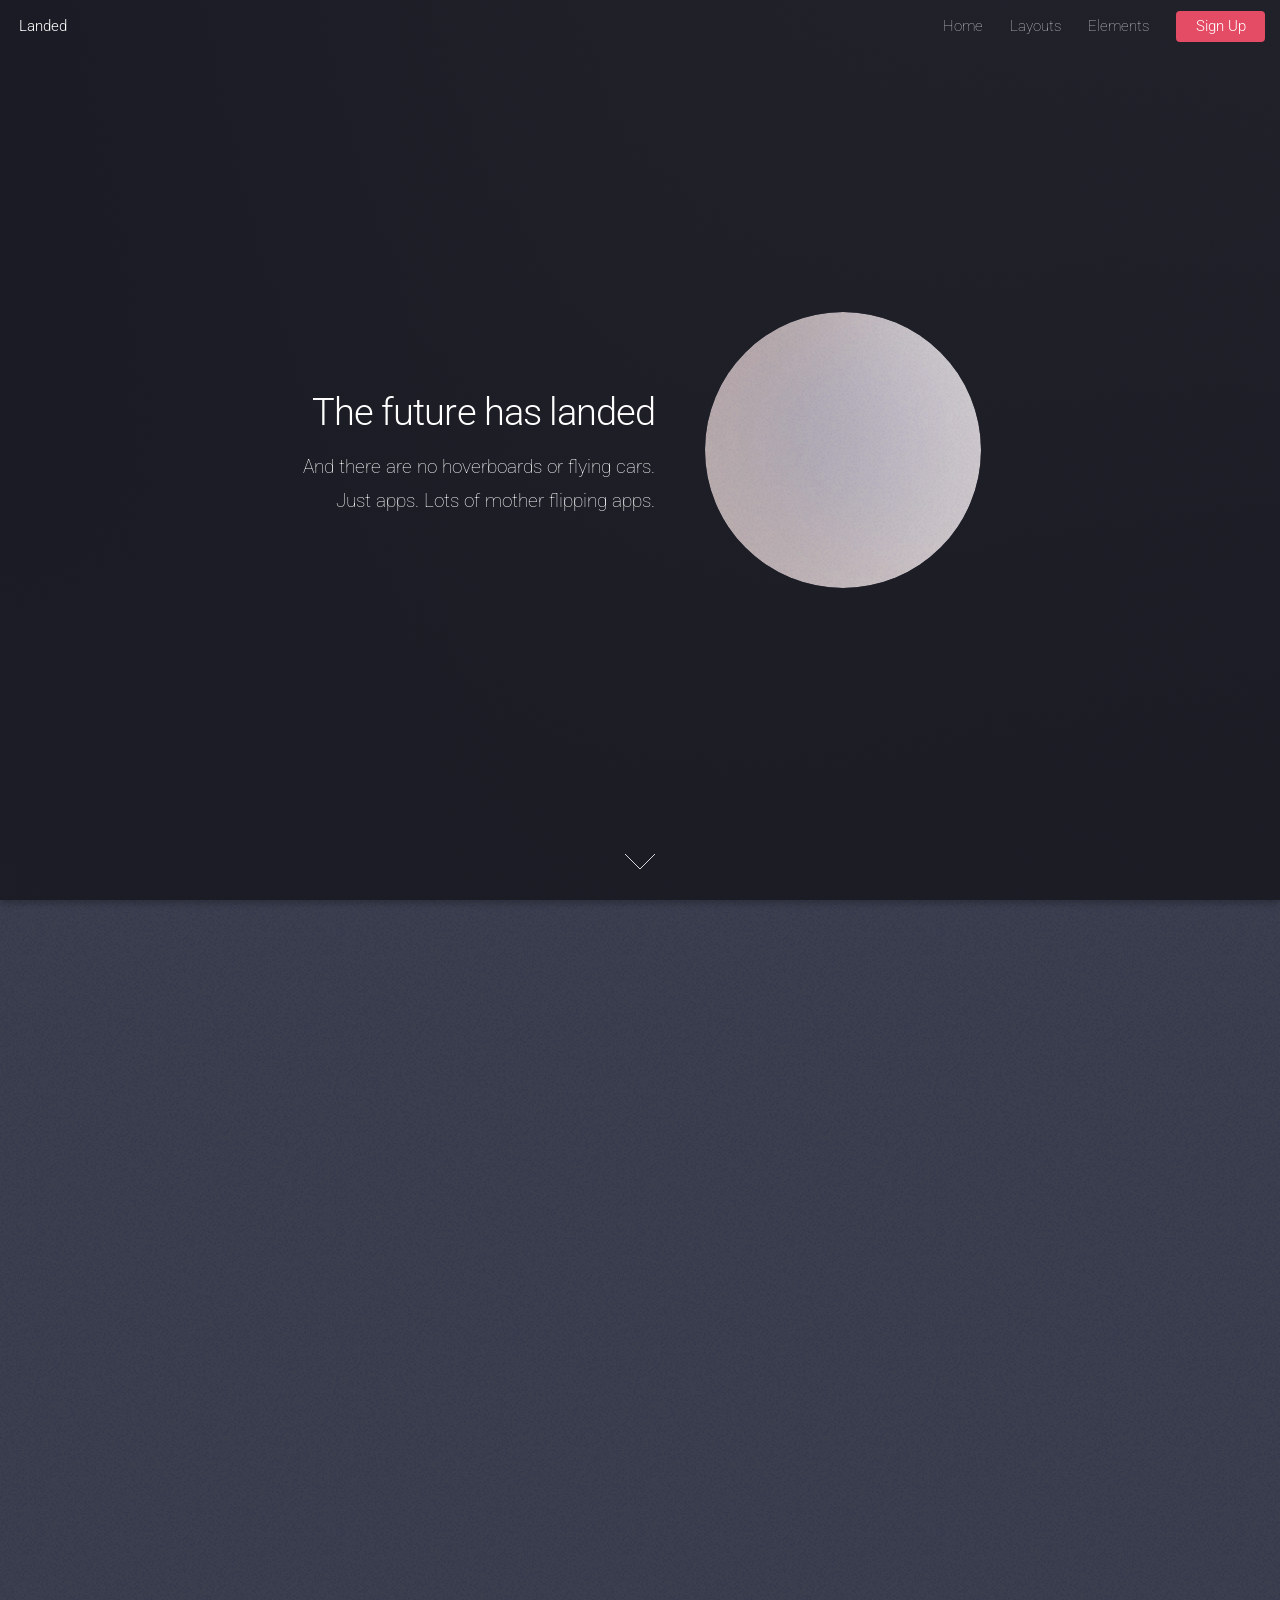
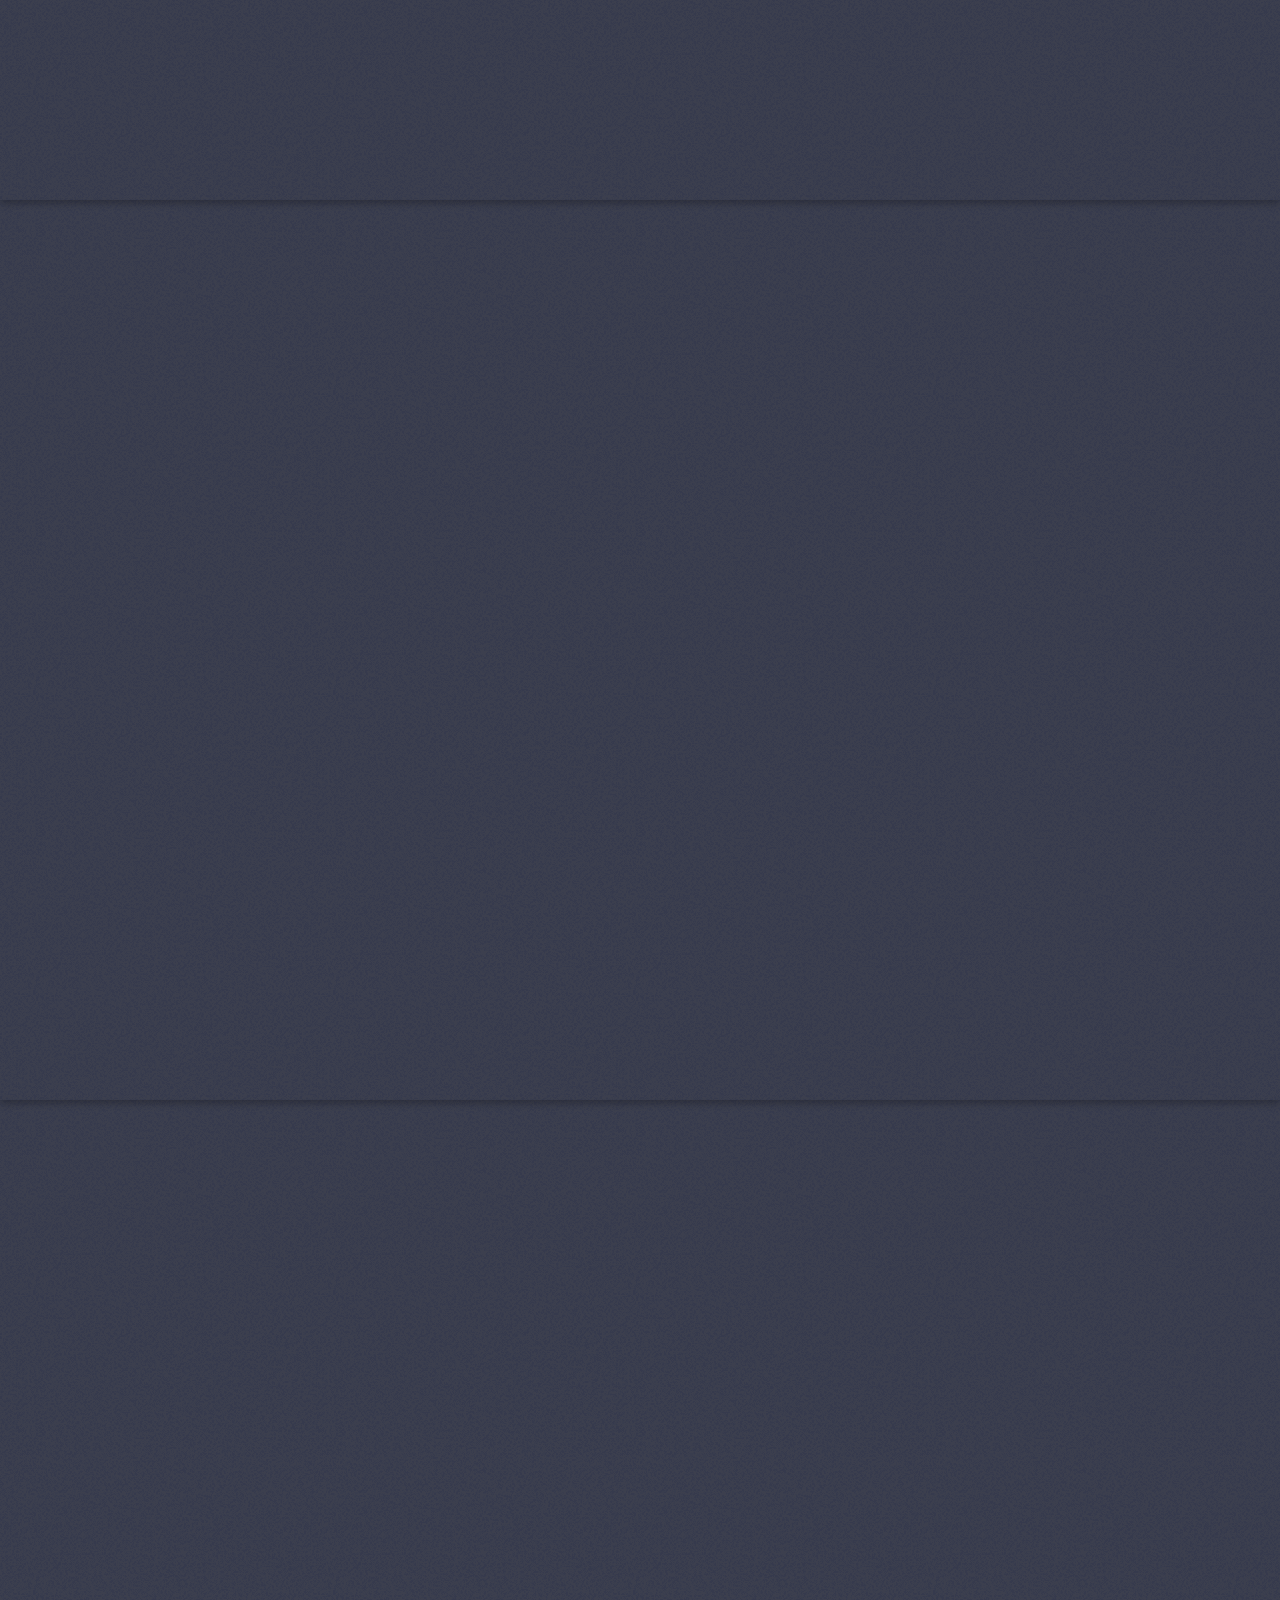
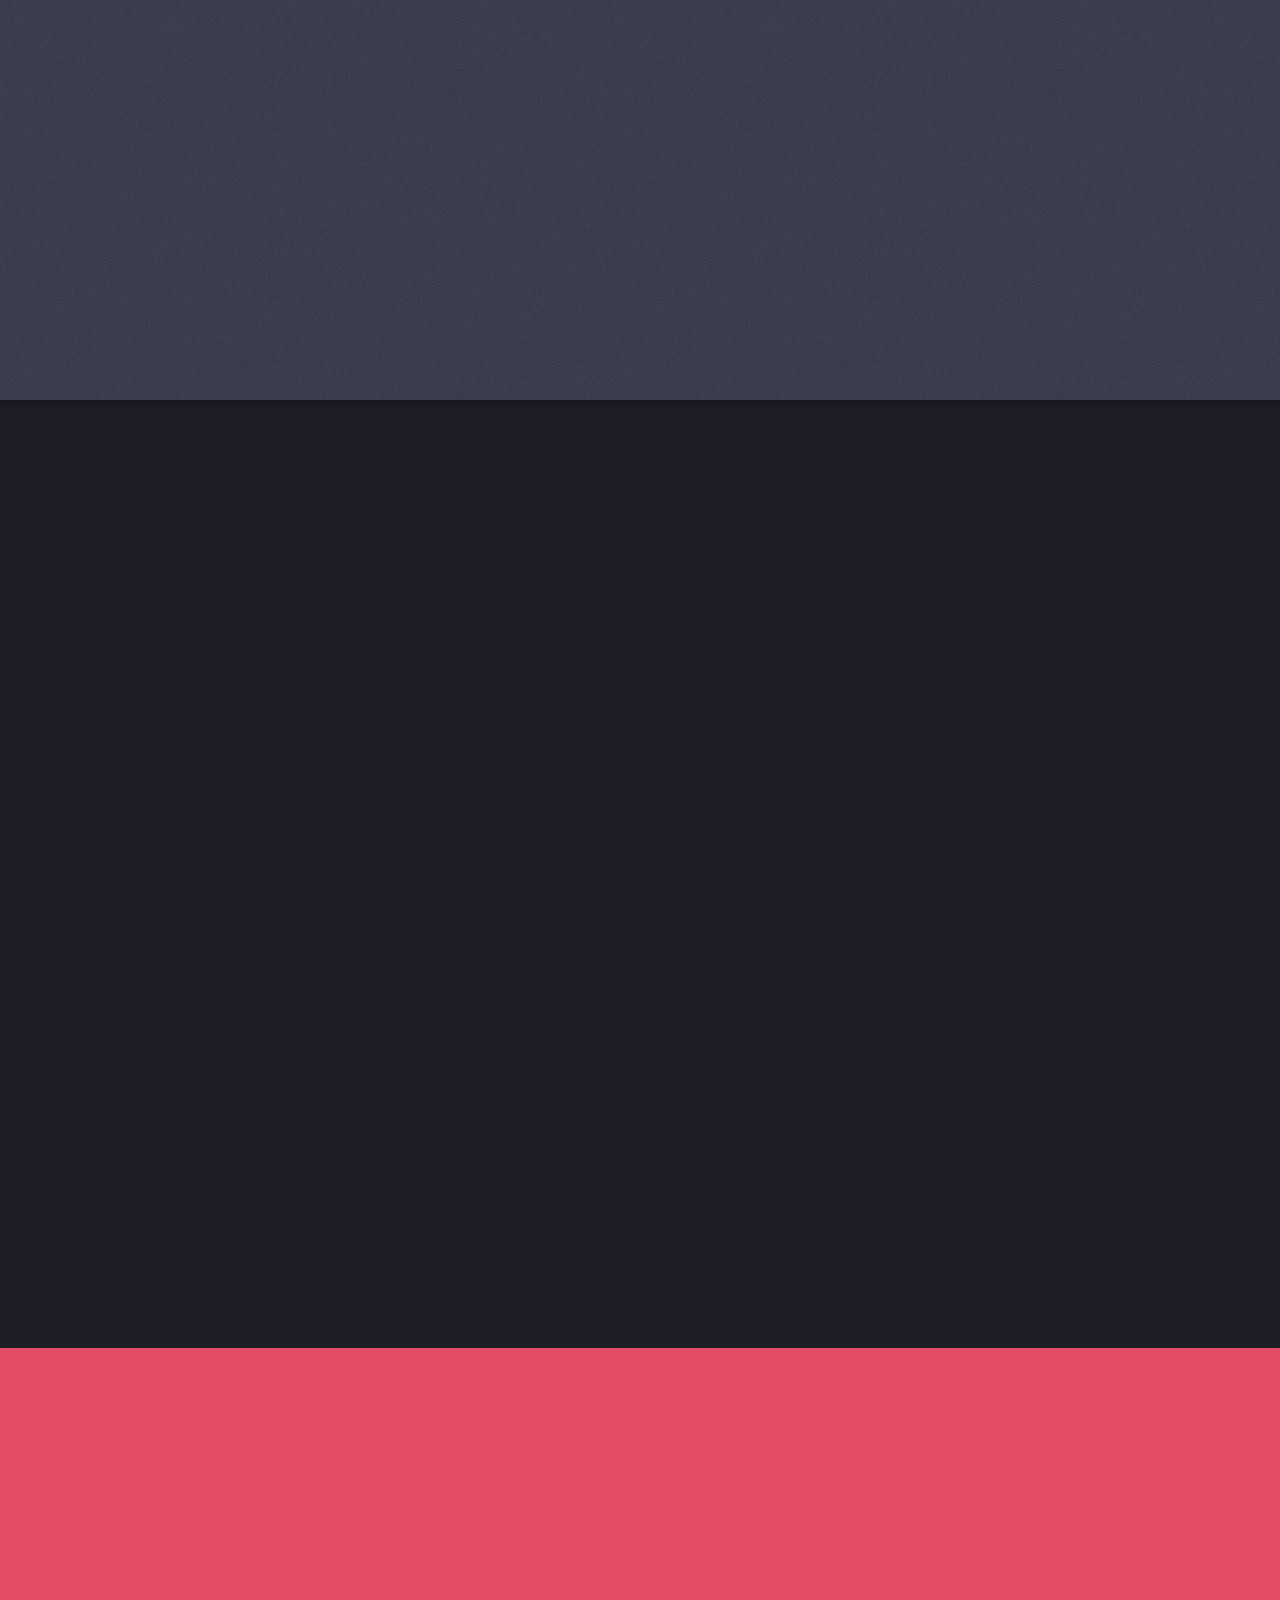
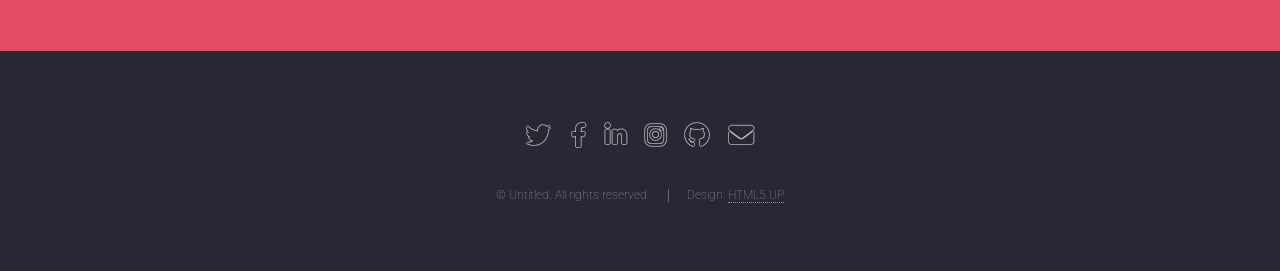
==== commit a294410d: "Add menu hamburger mobile + header transparente + arquivos customizados" ====
--- a/index.html
+++ b/index.html
@@ -11,6 +11,7 @@
 		<meta name="viewport" content="width=device-width, initial-scale=1, user-scalable=no" />
 		<link rel="stylesheet" href="assets/css/main.css" />
 		<noscript><link rel="stylesheet" href="assets/css/noscript.css" /></noscript>
+				<link rel="stylesheet" href="assets/css/custom.css" />
 	</head>
 	<body class="is-preload landing">
 		<div id="page-wrapper">
@@ -47,6 +48,26 @@
 			<!-- Banner -->
 				<section id="banner">
 					<div class="content">
+
+								<!-- Mobile Nav Toggle -->
+		<a href="#navPanel" id="navPanelToggle">
+			<span class="toggle"><span></span></span>
+		</a>
+
+		<!-- Mobile Nav Panel -->
+		<div id="navPanel">
+			<nav>
+				<ul>
+					<li><a href="index.html">Home</a></li>
+					<li><a href="servicos.html">Serviços</a></li>
+					<li><a href="sobre.html">Sobre</a></li>
+					<li><a href="contato.html">Contato</a></li>
+				</ul>
+			</nav>
+		</div>
+
+		<!-- Overlay para menu mobile -->
+		<div id="navPanel-overlay"></div>
 						<header>
 							<h2>The future has landed</h2>
 							<p>And there are no hoverboards or flying cars.<br />
@@ -213,5 +234,6 @@
 			<script src="assets/js/util.js"></script>
 			<script src="assets/js/main.js"></script>
 
+				<script src="assets/js/custom.js"></script>
 	</body>
-</html>+</html>
--- a/assets/css/custom.css
+++ b/assets/css/custom.css
@@ -0,0 +1,148 @@
+/* ===============================================
+   WaaS Modelo Comercial 01 - Custom Styles
+   Menu Hamburger Mobile + Header Transparente
+=============================================== */
+
+/* Header Transparente */
+#header {
+	background: transparent;
+	transition: background 0.3s ease, box-shadow 0.3s ease;
+}
+
+body.scrolled #header {
+	background: rgba(27, 31, 34, 0.95);
+	backdrop-filter: blur(10px);
+	box-shadow: 0 0 20px rgba(0, 0, 0, 0.5);
+}
+
+/* Menu Hamburger - Desktop: esconder */
+#navPanelToggle {
+	display: none;
+}
+
+/* Menu Hamburger - Mobile */
+@media screen and (max-width: 980px) {
+	/* Esconder nav desktop */
+	#nav {
+		display: none;
+	}
+	
+	/* Botão hamburger */
+	#navPanelToggle {
+		display: block;
+		position: fixed;
+		top: 1rem;
+		right: 1rem;
+		z-index: 10001;
+		width: 3.5rem;
+		height: 3.5rem;
+		cursor: pointer;
+		background: none;
+		border: none;
+	}
+	
+	#navPanelToggle .toggle {
+		display: block;
+		width: 100%;
+		height: 100%;
+		position: relative;
+	}
+	
+	/* Linhas do hamburger */
+	#navPanelToggle .toggle:before,
+	#navPanelToggle .toggle:after,
+	#navPanelToggle .toggle span {
+		content: '';
+		display: block;
+		position: absolute;
+		left: 0.6rem;
+		right: 0.6rem;
+		height: 3px;
+		background: #fff;
+		border-radius: 2px;
+		transition: all 0.3s ease;
+	}
+	
+	#navPanelToggle .toggle:before { top: 0.85rem; }
+	#navPanelToggle .toggle span { top: 1.6rem; }
+	#navPanelToggle .toggle:after { top: 2.35rem; }
+	
+	/* Animação X quando aberto */
+	body.navPanel-visible #navPanelToggle .toggle:before {
+		transform: translateY(0.75rem) rotate(45deg);
+	}
+	body.navPanel-visible #navPanelToggle .toggle span {
+		opacity: 0;
+	}
+	body.navPanel-visible #navPanelToggle .toggle:after {
+		transform: translateY(-0.75rem) rotate(-45deg);
+	}
+	
+	/* Painel lateral */
+	#navPanel {
+		position: fixed;
+		top: 0;
+		right: -22rem;
+		width: 22rem;
+		height: 100%;
+		background: rgba(27, 31, 34, 0.98);
+		z-index: 10000;
+		transition: right 0.3s ease;
+		padding: 5rem 2rem 2rem;
+		overflow-y: auto;
+		box-shadow: -4px 0 20px rgba(0, 0, 0, 0.5);
+	}
+	
+	body.navPanel-visible #navPanel {
+		right: 0;
+	}
+	
+	/* Links do menu mobile */
+	#navPanel nav ul {
+		list-style: none;
+		padding: 0;
+		margin: 0;
+	}
+	
+	#navPanel nav ul li {
+		border-bottom: 1px solid rgba(255, 255, 255, 0.1);
+	}
+	
+	#navPanel nav ul li a {
+		display: block;
+		padding: 1.2rem 0;
+		color: #fff;
+		text-decoration: none;
+		font-weight: 600;
+		letter-spacing: 0.1em;
+		text-transform: uppercase;
+		font-size: 0.9rem;
+		transition: color 0.3s ease;
+	}
+	
+	#navPanel nav ul li a:hover,
+	#navPanel nav ul li a.active {
+		color: #6fc3df;
+	}
+	
+	/* Overlay escuro */
+	#navPanel-overlay {
+		display: none;
+		position: fixed;
+		inset: 0;
+		background: rgba(0, 0, 0, 0.6);
+		z-index: 9999;
+	}
+	
+	body.navPanel-visible #navPanel-overlay {
+		display: block;
+	}
+}
+
+/* Ajuste para telas muito pequenas */
+@media screen and (max-width: 480px) {
+	#navPanel {
+		width: 85vw;
+		right: -85vw;
+	}
+}
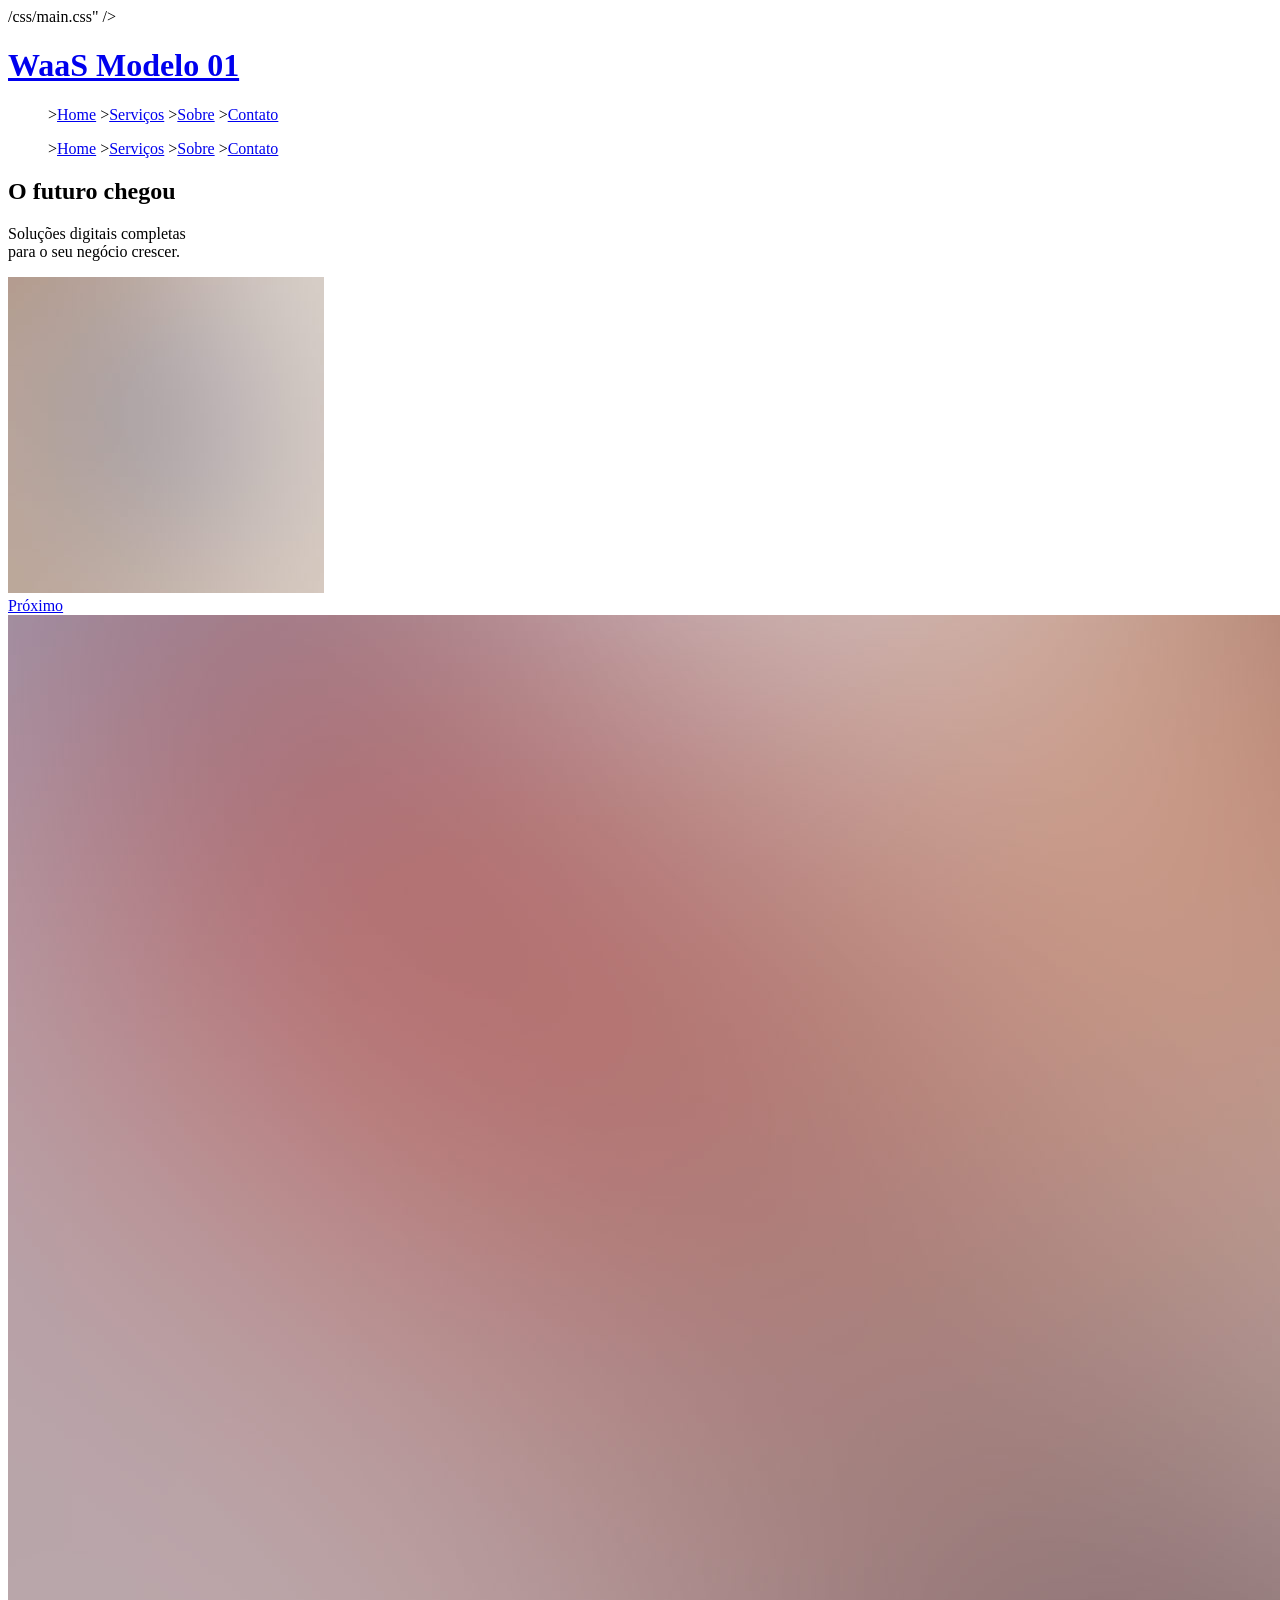
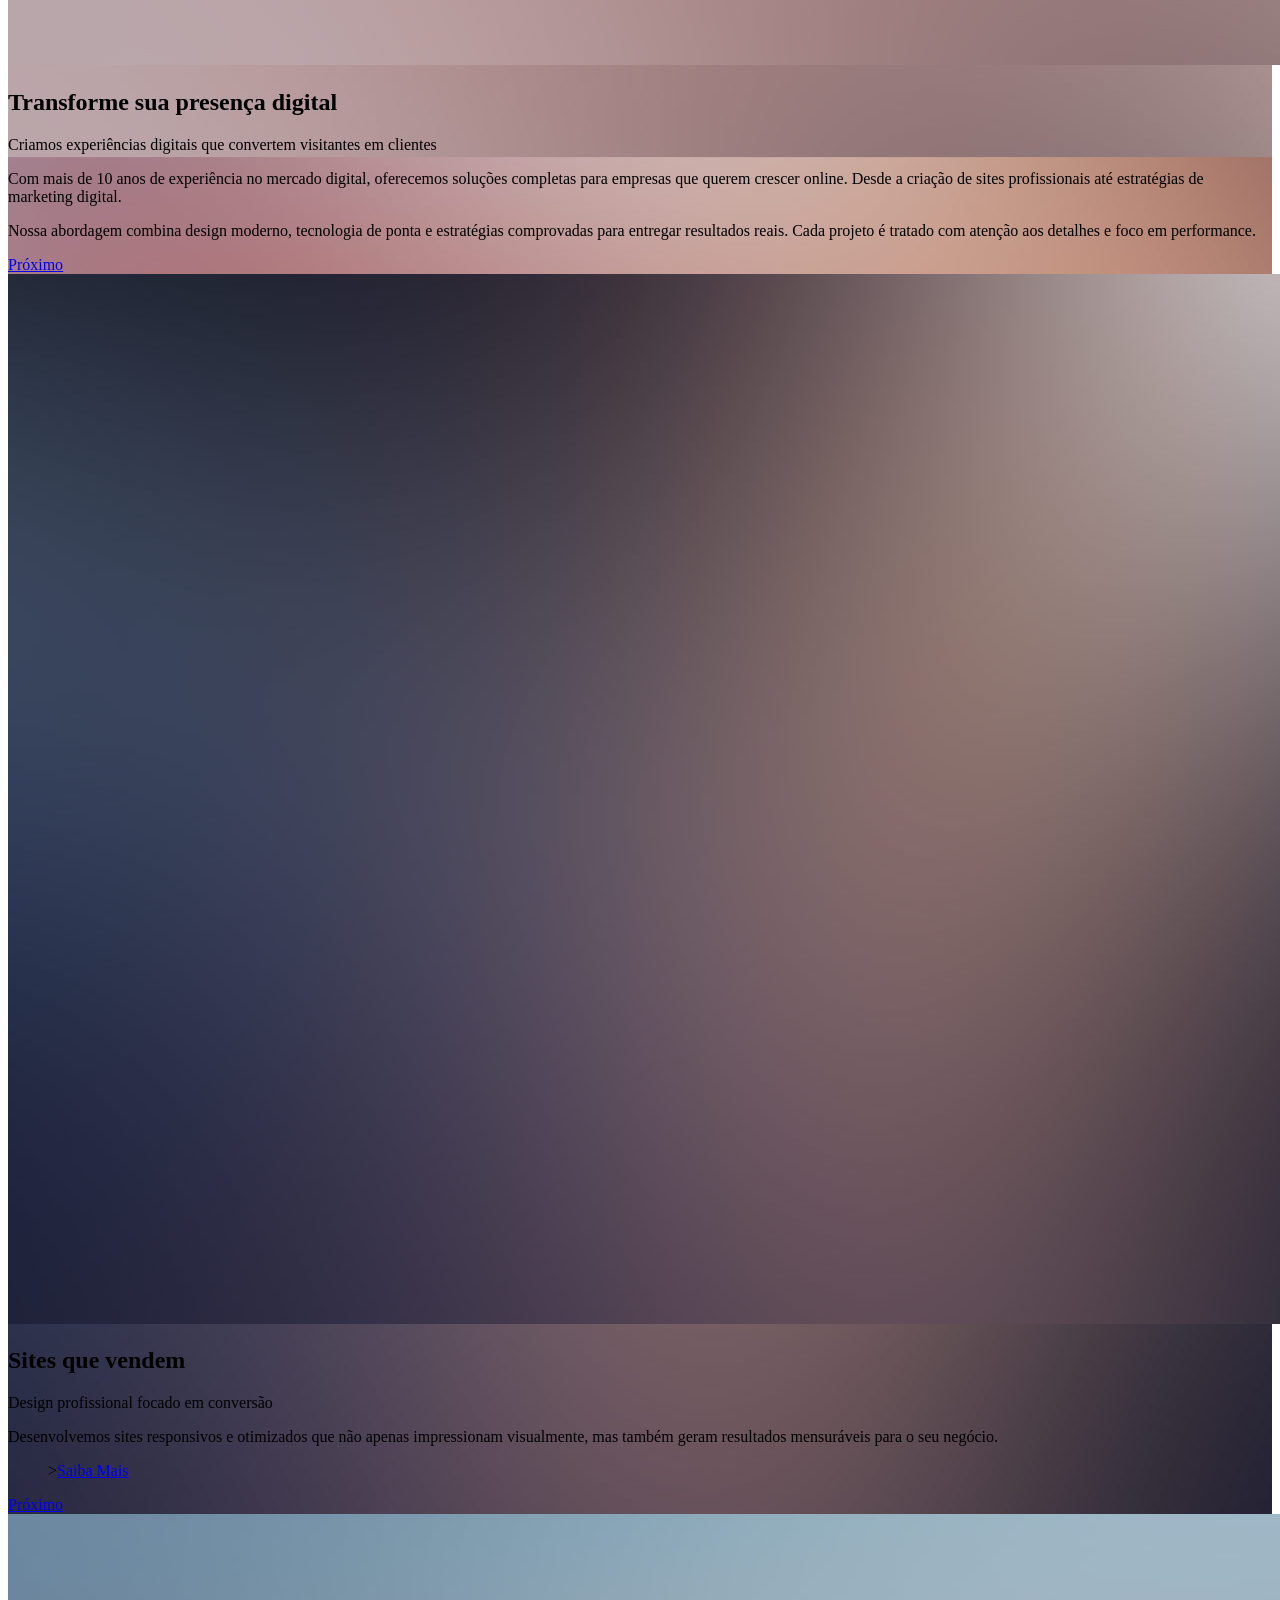
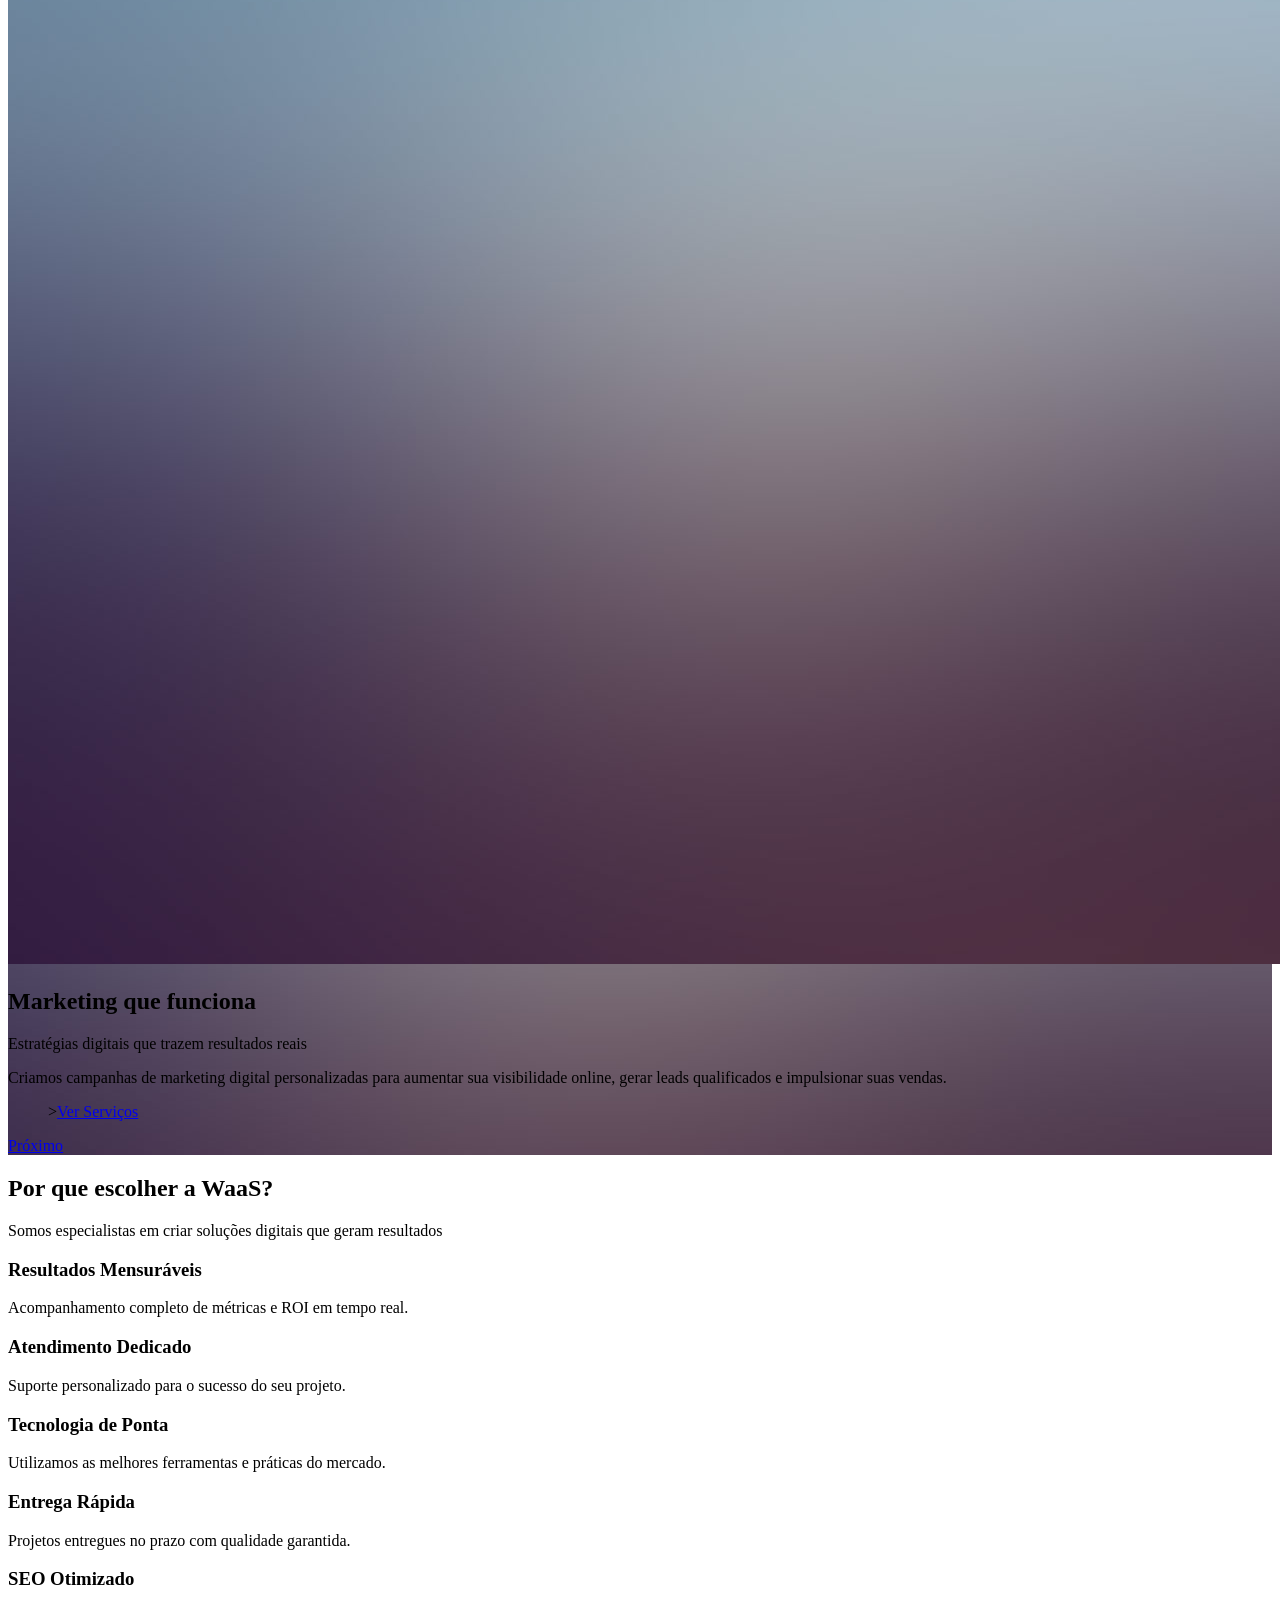
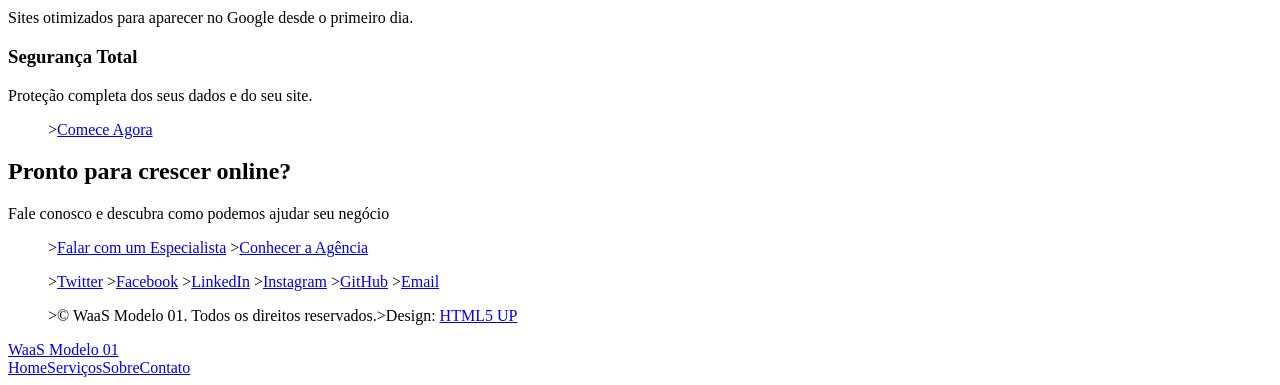
==== commit 94b6c80d: "Update index.html" ====
--- a/index.html
+++ b/index.html
@@ -1,55 +1,116 @@
 <!DOCTYPE HTML>
-<!--
-	Landed by HTML5 UP
-	html5up.net | @ajlkn
-	Free for personal and commercial use under the CCA 3.0 license (html5up.net/license)
--->
-<html>
-	<head>
-		<title>Landed by HTML5 UP</title>
-		<meta charset="utf-8" />
-		<meta name="viewport" content="width=device-width, initial-scale=1, user-scalable=no" />
-		<link rel="stylesheet" href="assets/css/main.css" />
-		<noscript><link rel="stylesheet" href="assets/css/noscript.css" /></noscript>
-				<link rel="stylesheet" href="assets/css/custom.css" />
-	</head>
-	<body class="is-preload landing">
-		<div id="page-wrapper">
-
-			<!-- Header -->
-				<header id="header">
-					<h1 id="logo"><a href="index.html">Landed</a></h1>
-					<nav id="nav">
-						<ul>
-							<li><a href="index.html">Home</a></li>
-							<li>
-								<a href="#">Layouts</a>
-								<ul>
-									<li><a href="left-sidebar.html">Left Sidebar</a></li>
-									<li><a href="right-sidebar.html">Right Sidebar</a></li>
-									<li><a href="no-sidebar.html">No Sidebar</a></li>
-									<li>
-										<a href="#">Submenu</a>
-										<ul>
-											<li><a href="#">Option 1</a></li>
-											<li><a href="#">Option 2</a></li>
-											<li><a href="#">Option 3</a></li>
-											<li><a href="#">Option 4</a></li>
-										</ul>
-									</li>
-								</ul>
-							</li>
-							<li><a href="elements.html">Elements</a></li>
-							<li><a href="#" class="button primary">Sign Up</a></li>
-						</ul>
-					</nav>
-				</header>
-
-			<!-- Banner -->
-				<section id="banner">
-					<div class="content">
-
-								<!-- Mobile Nav Toggle -->
+<html lang="pt-BR">
+<head>
+	<title>WaaS Modelo Comercial 01</title>
+	<meta charset="utf-8" />
+	<meta name="viewport" content="width=device-width, initial-scale=1, user-scalable=no" />
+	/css/main.css" />
+	<noscript>/css/noscript.css" /></noscript>
+	<style>
+		/* Menu hamburger mobile */
+		#navPanelToggle {
+			display: none;
+		}
+		@media screen and (max-width: 980px) {
+			#nav { display: none; }
+			#navPanelToggle {
+				display: block;
+				position: fixed;
+				top: 1rem;
+				right: 1rem;
+				z-index: 10001;
+				width: 3rem;
+				height: 3rem;
+				cursor: pointer;
+			}
+			#navPanelToggle .toggle {
+				display: block;
+				width: 100%;
+				height: 100%;
+				position: relative;
+			}
+			#navPanelToggle .toggle:before,
+			#navPanelToggle .toggle:after,
+			#navPanelToggle .toggle span {
+				content: '';
+				display: block;
+				position: absolute;
+				left: 0.5rem;
+				right: 0.5rem;
+				height: 3px;
+				background: #fff;
+				transition: all 0.3s ease;
+			}
+			#navPanelToggle .toggle:before { top: 0.75rem; }
+			#navPanelToggle .toggle span { top: 1.35rem; }
+			#navPanelToggle .toggle:after { top: 2rem; }
+			
+			body.navPanel-visible #navPanelToggle .toggle:before { transform: translateY(0.6rem) rotate(45deg); }
+			body.navPanel-visible #navPanelToggle .toggle span { opacity: 0; }
+			body.navPanel-visible #navPanelToggle .toggle:after { transform: translateY(-0.65rem) rotate(-45deg); }
+			
+			#navPanel {
+				position: fixed;
+				top: 0;
+				right: -20rem;
+				width: 20rem;
+				height: 100%;
+				background: rgba(27,31,34,0.98);
+				z-index: 10000;
+				transition: right 0.3s ease;
+				padding: 5rem 2rem 2rem;
+				overflow-y: auto;
+			}
+			body.navPanel-visible #navPanel {
+				right: 0;
+			}
+			#navPanel nav ul {
+				list-style: none;
+				padding: 0;
+			}
+			#navPanel nav ul li {
+				border-bottom: 1px solid rgba(255,255,255,0.1);
+			}
+			#navPanel nav ul li a {
+				display: block;
+				padding: 1rem 0;
+				color: #fff;
+				text-decoration: none;
+				font-weight: 600;
+				letter-spacing: 0.1em;
+				text-transform: uppercase;
+				font-size: 0.9rem;
+			}
+		}
+		
+		/* Header transparente */
+		#header {
+			background: transparent;
+			transition: background 0.3s ease, box-shadow 0.3s ease;
+		}
+		body.scrolled #header {
+			background: rgba(27,31,34,0.95);
+			box-shadow: 0 0 20px rgba(0,0,0,0.5);
+		}
+	</style>
+</head>
+<body class="is-preload landing">
+	<div id="page-wrapper">
+
+		<!-- Header -->
+		<header id="header">
+			<h1 id="logo"><a href="index.html">WaaS Modelo 01</a></h1>
+			<nav id="nav">
+				<ul>
+					><a href="index.html" class="active">Home</a></li>
+					><a href="servicos.html">Serviços</a></li>
+					><a href="sobre.html">Sobre</a></li>
+					><a href="contato.html" class="button primary">Contato</a></li>
+				</ul>
+			</nav>
+		</header>
+
+		<!-- Mobile Nav Toggle -->
 		<a href="#navPanel" id="navPanelToggle">
 			<span class="toggle"><span></span></span>
 		</a>
@@ -58,182 +119,196 @@
 		<div id="navPanel">
 			<nav>
 				<ul>
-					<li><a href="index.html">Home</a></li>
-					<li><a href="servicos.html">Serviços</a></li>
-					<li><a href="sobre.html">Sobre</a></li>
-					<li><a href="contato.html">Contato</a></li>
+					><a href="index.html">Home</a></li>
+					><a href="servicos.html">Serviços</a></li>
+					><a href="sobre.html">Sobre</a></li>
+					><a href="contato.html">Contato</a></li>
 				</ul>
 			</nav>
 		</div>
 
-		<!-- Overlay para menu mobile -->
-		<div id="navPanel-overlay"></div>
-						<header>
-							<h2>The future has landed</h2>
-							<p>And there are no hoverboards or flying cars.<br />
-							Just apps. Lots of mother flipping apps.</p>
-						</header>
-						<span class="image"><img src="images/pic01.jpg" alt="" /></span>
-					</div>
-					<a href="#one" class="goto-next scrolly">Next</a>
-				</section>
-
-			<!-- One -->
-				<section id="one" class="spotlight style1 bottom">
-					<span class="image fit main"><img src="images/pic02.jpg" alt="" /></span>
-					<div class="content">
-						<div class="container">
-							<div class="row">
-								<div class="col-4 col-12-medium">
-									<header>
-										<h2>Odio faucibus ipsum integer consequat</h2>
-										<p>Nascetur eu nibh vestibulum amet gravida nascetur praesent</p>
-									</header>
-								</div>
-								<div class="col-4 col-12-medium">
-									<p>Feugiat accumsan lorem eu ac lorem amet sed accumsan donec.
-									Blandit orci porttitor semper. Arcu phasellus tortor enim mi
-									nisi praesent dolor adipiscing. Integer mi sed nascetur cep aliquet
-									augue varius tempus lobortis porttitor accumsan consequat
-									adipiscing lorem dolor.</p>
-								</div>
-								<div class="col-4 col-12-medium">
-									<p>Morbi enim nascetur et placerat lorem sed iaculis neque ante
-									adipiscing adipiscing metus massa. Blandit orci porttitor semper.
-									Arcu phasellus tortor enim mi mi nisi praesent adipiscing. Integer
-									mi sed nascetur cep aliquet augue varius tempus. Feugiat lorem
-									ipsum dolor nullam.</p>
-								</div>
-							</div>
+		<!-- Banner -->
+		<section id="banner">
+			<div class="content">
+				<header>
+					<h2>O futuro chegou</h2>
+					<p>Soluções digitais completas<br />
+					para o seu negócio crescer.</p>
+				</header>
+				<span class="image"><img src="images/pic01.jpg" alt="" /></span>
+			</div>
+			<a href="#one" class="goto-next scrolly">Próximo</a>
+		</section>
+
+		<!-- One -->
+		<section id="one" class="spotlight style1 bottom">
+			<span class="image fit main"><img src="images/pic02.jpg" alt="" /></span>
+			<div class="content">
+				<div class="container">
+					<div class="row">
+						<div class="col-4 col-12-medium">
+							<header>
+								<h2>Transforme sua presença digital</h2>
+								<p>Criamos experiências digitais que convertem visitantes em clientes</p>
+							</header>
+						</div>
+						<div class="col-4 col-12-medium">
+							<p>Com mais de 10 anos de experiência no mercado digital, oferecemos soluções completas para empresas que querem crescer online. Desde a criação de sites profissionais até estratégias de marketing digital.</p>
+						</div>
+						<div class="col-4 col-12-medium">
+							<p>Nossa abordagem combina design moderno, tecnologia de ponta e estratégias comprovadas para entregar resultados reais. Cada projeto é tratado com atenção aos detalhes e foco em performance.</p>
 						</div>
 					</div>
-					<a href="#two" class="goto-next scrolly">Next</a>
-				</section>
-
-			<!-- Two -->
-				<section id="two" class="spotlight style2 right">
-					<span class="image fit main"><img src="images/pic03.jpg" alt="" /></span>
-					<div class="content">
-						<header>
-							<h2>Interdum amet non magna accumsan</h2>
-							<p>Nunc commodo accumsan eget id nisi eu col volutpat magna</p>
-						</header>
-						<p>Feugiat accumsan lorem eu ac lorem amet ac arcu phasellus tortor enim mi mi nisi praesent adipiscing. Integer mi sed nascetur cep aliquet augue varius tempus lobortis porttitor lorem et accumsan consequat adipiscing lorem.</p>
-						<ul class="actions">
-							<li><a href="#" class="button">Learn More</a></li>
-						</ul>
+				</div>
+			</div>
+			<a href="#two" class="goto-next scrolly">Próximo</a>
+		</section>
+
+		<!-- Two -->
+		<section id="two" class="spotlight style2 right">
+			<span class="image fit main"><img src="images/pic03.jpg" alt="" /></span>
+			<div class="content">
+				<header>
+					<h2>Sites que vendem</h2>
+					<p>Design profissional focado em conversão</p>
+				</header>
+				<p>Desenvolvemos sites responsivos e otimizados que não apenas impressionam visualmente, mas também geram resultados mensuráveis para o seu negócio.</p>
+				<ul class="actions">
+					><a href="servicos.html" class="button">Saiba Mais</a></li>
+				</ul>
+			</div>
+			<a href="#three" class="goto-next scrolly">Próximo</a>
+		</section>
+
+		<!-- Three -->
+		<section id="three" class="spotlight style3 left">
+			<span class="image fit main bottom"><img src="images/pic04.jpg" alt="" /></span>
+			<div class="content">
+				<header>
+					<h2>Marketing que funciona</h2>
+					<p>Estratégias digitais que trazem resultados reais</p>
+				</header>
+				<p>Criamos campanhas de marketing digital personalizadas para aumentar sua visibilidade online, gerar leads qualificados e impulsionar suas vendas.</p>
+				<ul class="actions">
+					><a href="servicos.html" class="button">Ver Serviços</a></li>
+				</ul>
+			</div>
+			<a href="#four" class="goto-next scrolly">Próximo</a>
+		</section>
+
+		<!-- Four -->
+		<section id="four" class="wrapper style1 special fade-up">
+			<div class="container">
+				<header class="major">
+					<h2>Por que escolher a WaaS?</h2>
+					<p>Somos especialistas em criar soluções digitais que geram resultados</p>
+				</header>
+				<div class="box alt">
+					<div class="row gtr-uniform">
+						<section class="col-4 col-6-medium col-12-xsmall">
+							<span class="icon solid alt major fa-chart-area"></span>
+							<h3>Resultados Mensuráveis</h3>
+							<p>Acompanhamento completo de métricas e ROI em tempo real.</p>
+						</section>
+						<section class="col-4 col-6-medium col-12-xsmall">
+							<span class="icon solid alt major fa-comment"></span>
+							<h3>Atendimento Dedicado</h3>
+							<p>Suporte personalizado para o sucesso do seu projeto.</p>
+						</section>
+						<section class="col-4 col-6-medium col-12-xsmall">
+							<span class="icon solid alt major fa-flask"></span>
+							<h3>Tecnologia de Ponta</h3>
+							<p>Utilizamos as melhores ferramentas e práticas do mercado.</p>
+						</section>
+						<section class="col-4 col-6-medium col-12-xsmall">
+							<span class="icon solid alt major fa-paper-plane"></span>
+							<h3>Entrega Rápida</h3>
+							<p>Projetos entregues no prazo com qualidade garantida.</p>
+						</section>
+						<section class="col-4 col-6-medium col-12-xsmall">
+							<span class="icon solid alt major fa-file"></span>
+							<h3>SEO Otimizado</h3>
+							<p>Sites otimizados para aparecer no Google desde o primeiro dia.</p>
+						</section>
+						<section class="col-4 col-6-medium col-12-xsmall">
+							<span class="icon solid alt major fa-lock"></span>
+							<h3>Segurança Total</h3>
+							<p>Proteção completa dos seus dados e do seu site.</p>
+						</section>
 					</div>
-					<a href="#three" class="goto-next scrolly">Next</a>
-				</section>
-
-			<!-- Three -->
-				<section id="three" class="spotlight style3 left">
-					<span class="image fit main bottom"><img src="images/pic04.jpg" alt="" /></span>
-					<div class="content">
-						<header>
-							<h2>Interdum felis blandit praesent sed augue</h2>
-							<p>Accumsan integer ultricies aliquam vel massa sapien phasellus</p>
-						</header>
-						<p>Feugiat accumsan lorem eu ac lorem amet ac arcu phasellus tortor enim mi mi nisi praesent adipiscing. Integer mi sed nascetur cep aliquet augue varius tempus lobortis porttitor lorem et accumsan consequat adipiscing lorem.</p>
-						<ul class="actions">
-							<li><a href="#" class="button">Learn More</a></li>
-						</ul>
-					</div>
-					<a href="#four" class="goto-next scrolly">Next</a>
-				</section>
-
-			<!-- Four -->
-				<section id="four" class="wrapper style1 special fade-up">
-					<div class="container">
-						<header class="major">
-							<h2>Accumsan sed tempus adipiscing blandit</h2>
-							<p>Iaculis ac volutpat vis non enim gravida nisi faucibus posuere arcu consequat</p>
-						</header>
-						<div class="box alt">
-							<div class="row gtr-uniform">
-								<section class="col-4 col-6-medium col-12-xsmall">
-									<span class="icon solid alt major fa-chart-area"></span>
-									<h3>Ipsum sed commodo</h3>
-									<p>Feugiat accumsan lorem eu ac lorem amet accumsan donec. Blandit orci porttitor.</p>
-								</section>
-								<section class="col-4 col-6-medium col-12-xsmall">
-									<span class="icon solid alt major fa-comment"></span>
-									<h3>Eleifend lorem ornare</h3>
-									<p>Feugiat accumsan lorem eu ac lorem amet accumsan donec. Blandit orci porttitor.</p>
-								</section>
-								<section class="col-4 col-6-medium col-12-xsmall">
-									<span class="icon solid alt major fa-flask"></span>
-									<h3>Cubilia cep lobortis</h3>
-									<p>Feugiat accumsan lorem eu ac lorem amet accumsan donec. Blandit orci porttitor.</p>
-								</section>
-								<section class="col-4 col-6-medium col-12-xsmall">
-									<span class="icon solid alt major fa-paper-plane"></span>
-									<h3>Non semper interdum</h3>
-									<p>Feugiat accumsan lorem eu ac lorem amet accumsan donec. Blandit orci porttitor.</p>
-								</section>
-								<section class="col-4 col-6-medium col-12-xsmall">
-									<span class="icon solid alt major fa-file"></span>
-									<h3>Odio laoreet accumsan</h3>
-									<p>Feugiat accumsan lorem eu ac lorem amet accumsan donec. Blandit orci porttitor.</p>
-								</section>
-								<section class="col-4 col-6-medium col-12-xsmall">
-									<span class="icon solid alt major fa-lock"></span>
-									<h3>Massa arcu accumsan</h3>
-									<p>Feugiat accumsan lorem eu ac lorem amet accumsan donec. Blandit orci porttitor.</p>
-								</section>
-							</div>
-						</div>
-						<footer class="major">
-							<ul class="actions special">
-								<li><a href="#" class="button">Magna sed feugiat</a></li>
-							</ul>
-						</footer>
-					</div>
-				</section>
-
-			<!-- Five -->
-				<section id="five" class="wrapper style2 special fade">
-					<div class="container">
-						<header>
-							<h2>Magna faucibus lorem diam</h2>
-							<p>Ante metus praesent faucibus ante integer id accumsan eleifend</p>
-						</header>
-						<form method="post" action="#" class="cta">
-							<div class="row gtr-uniform gtr-50">
-								<div class="col-8 col-12-xsmall"><input type="email" name="email" id="email" placeholder="Your Email Address" /></div>
-								<div class="col-4 col-12-xsmall"><input type="submit" value="Get Started" class="fit primary" /></div>
-							</div>
-						</form>
-					</div>
-				</section>
-
-			<!-- Footer -->
-				<footer id="footer">
-					<ul class="icons">
-						<li><a href="#" class="icon brands alt fa-twitter"><span class="label">Twitter</span></a></li>
-						<li><a href="#" class="icon brands alt fa-facebook-f"><span class="label">Facebook</span></a></li>
-						<li><a href="#" class="icon brands alt fa-linkedin-in"><span class="label">LinkedIn</span></a></li>
-						<li><a href="#" class="icon brands alt fa-instagram"><span class="label">Instagram</span></a></li>
-						<li><a href="#" class="icon brands alt fa-github"><span class="label">GitHub</span></a></li>
-						<li><a href="#" class="icon solid alt fa-envelope"><span class="label">Email</span></a></li>
-					</ul>
-					<ul class="copyright">
-						<li>&copy; Untitled. All rights reserved.</li><li>Design: <a href="http://html5up.net">HTML5 UP</a></li>
+				</div>
+				<footer class="major">
+					<ul class="actions special">
+						><a href="contato.html" class="button">Comece Agora</a></li>
 					</ul>
 				</footer>
-
-		</div>
-
-		<!-- Scripts -->
-			<script src="assets/js/jquery.min.js"></script>
-			<script src="assets/js/jquery.scrolly.min.js"></script>
-			<script src="assets/js/jquery.dropotron.min.js"></script>
-			<script src="assets/js/jquery.scrollex.min.js"></script>
-			<script src="assets/js/browser.min.js"></script>
-			<script src="assets/js/breakpoints.min.js"></script>
-			<script src="assets/js/util.js"></script>
-			<script src="assets/js/main.js"></script>
-
-				<script src="assets/js/custom.js"></script>
-	</body>
+			</div>
+		</section>
+
+		<!-- Five -->
+		<section id="five" class="wrapper style2 special fade">
+			<div class="container">
+				<header>
+					<h2>Pronto para crescer online?</h2>
+					<p>Fale conosco e descubra como podemos ajudar seu negócio</p>
+				</header>
+				<ul class="actions special">
+					><a href="contato.html" class="button fit primary">Falar com um Especialista</a></li>
+					><a href="sobre.html" class="button fit">Conhecer a Agência</a></li>
+				</ul>
+			</div>
+		</section>
+
+		<!-- Footer -->
+		<footer id="footer">
+			<ul class="icons">
+				><a href="#" class="icon brands alt fa-twitter"><span class="label">Twitter</span></a></li>
+				><a href="#" class="icon brands alt fa-facebook-f"><span class="label">Facebook</span></a></li>
+				><a href="#" class="icon brands alt fa-linkedin-in"><span class="label">LinkedIn</span></a></li>
+				><a href="#" class="icon brands alt fa-instagram"><span class="label">Instagram</span></a></li>
+				><a href="#" class="icon brands alt fa-github"><span class="label">GitHub</span></a></li>
+				><a href="#" class="icon solid alt fa-envelope"><span class="label">Email</span></a></li>
+			</ul>
+			<ul class="copyright">
+				>&copy; WaaS Modelo 01. Todos os direitos reservados.</li>>Design: <a href="http://html5up.net">HTML5 UP</a></li>
+			</ul>
+		</footer>
+
+	</div>
+
+	<!-- Scripts -->
+	<script src="assets/js/jquery.min.js"></script>
+	<script src="assets/js/jquery.scrolly.min.js"></script>
+	<script src="assets/js/jquery.dropotron.min.js"></script>
+	<script src="assets/js/jquery.scrollex.min.js"></script>
+	<script src="assets/js/browser.min.js"></script>
+	<script src="assets/js/breakpoints.min.js"></script>
+	<script src="assets/js/util.js"></script>
+	<script src="assets/js/main.js"></script>
+	
+	<script>
+		// Header transparente no scroll
+		window.addEventListener('scroll', function() {
+			if (window.scrollY > 100) {
+				document.body.classList.add('scrolled');
+			} else {
+				document.body.classList.remove('scrolled');
+			}
+		});
+		
+		// Mobile menu toggle
+		document.getElementById('navPanelToggle').addEventListener('click', function(e) {
+			e.preventDefault();
+			document.body.classList.toggle('navPanel-visible');
+		});
+		
+		// Fechar menu ao clicar em link
+		document.querySelectorAll('#navPanel a').forEach(function(link) {
+			link.addEventListener('click', function() {
+				document.body.classList.remove('navPanel-visible');
+			});
+		});
+	</script>
+
+</body>
 </html>
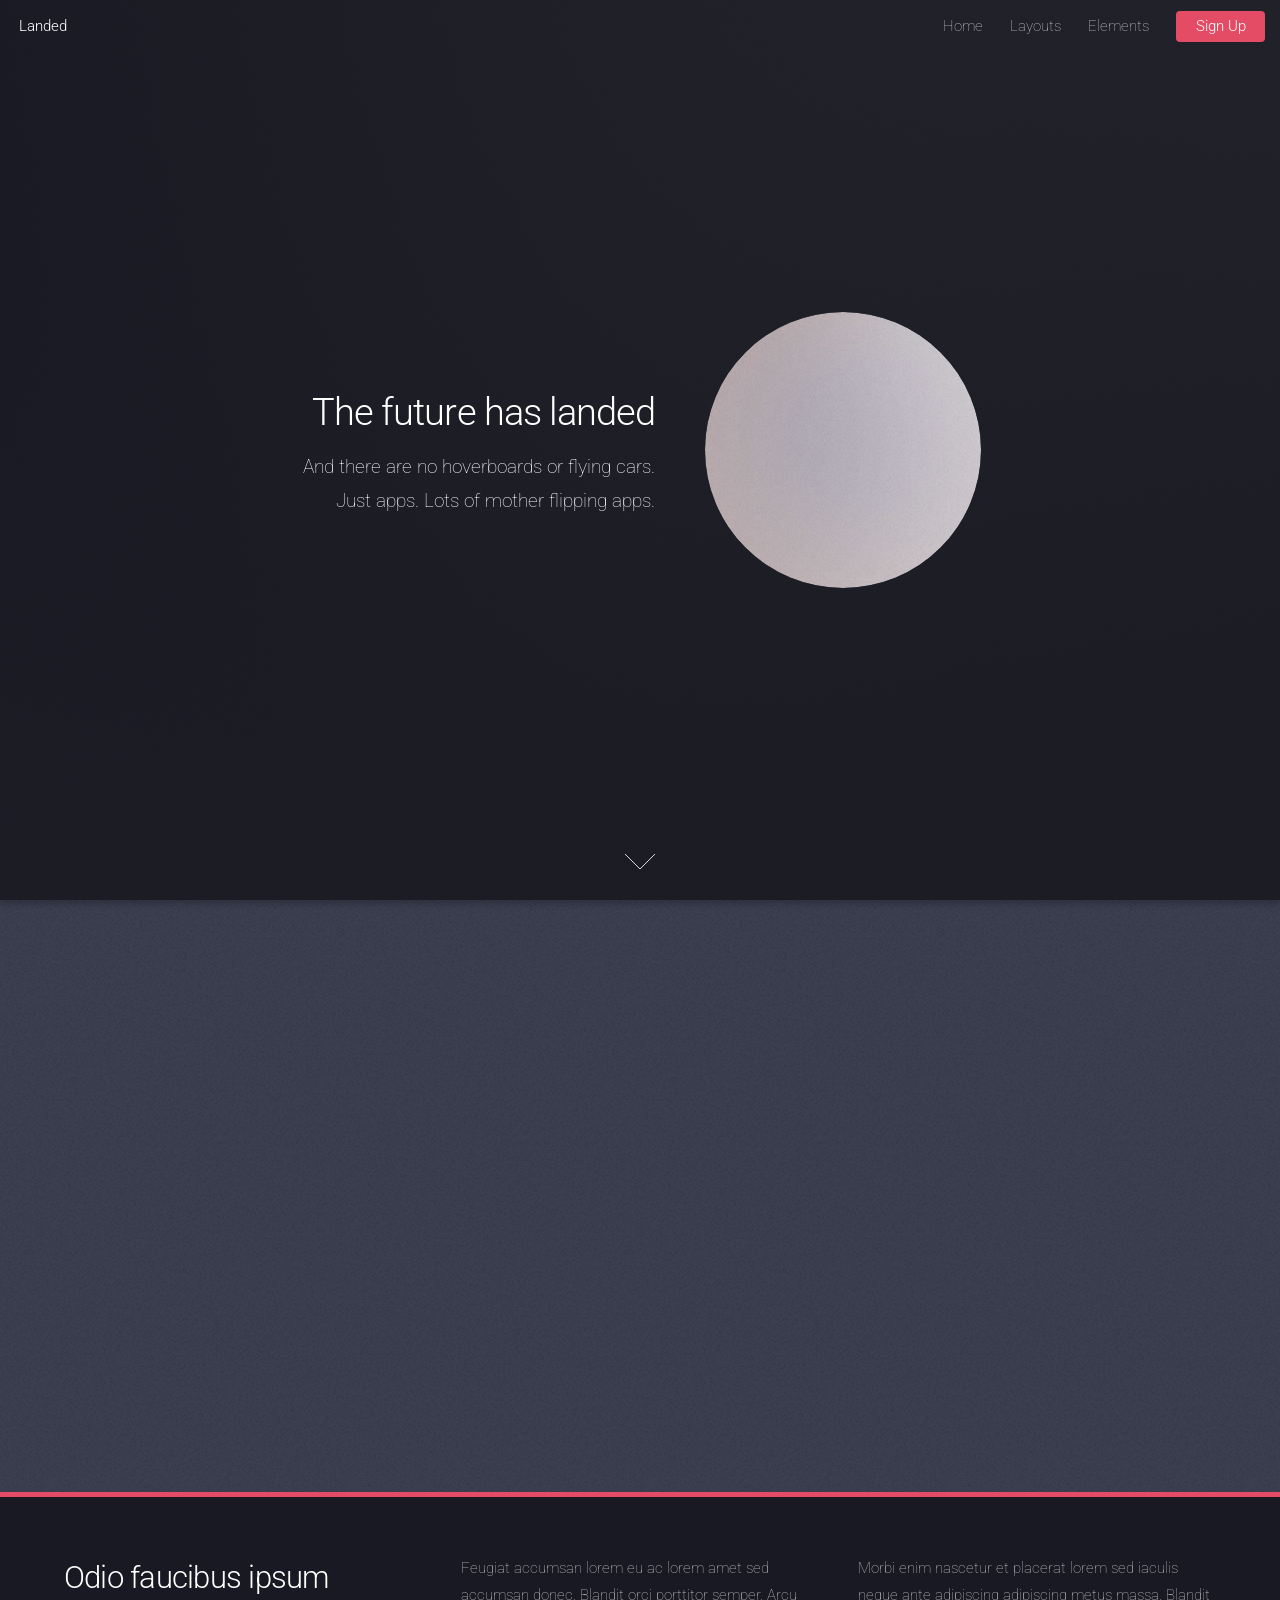
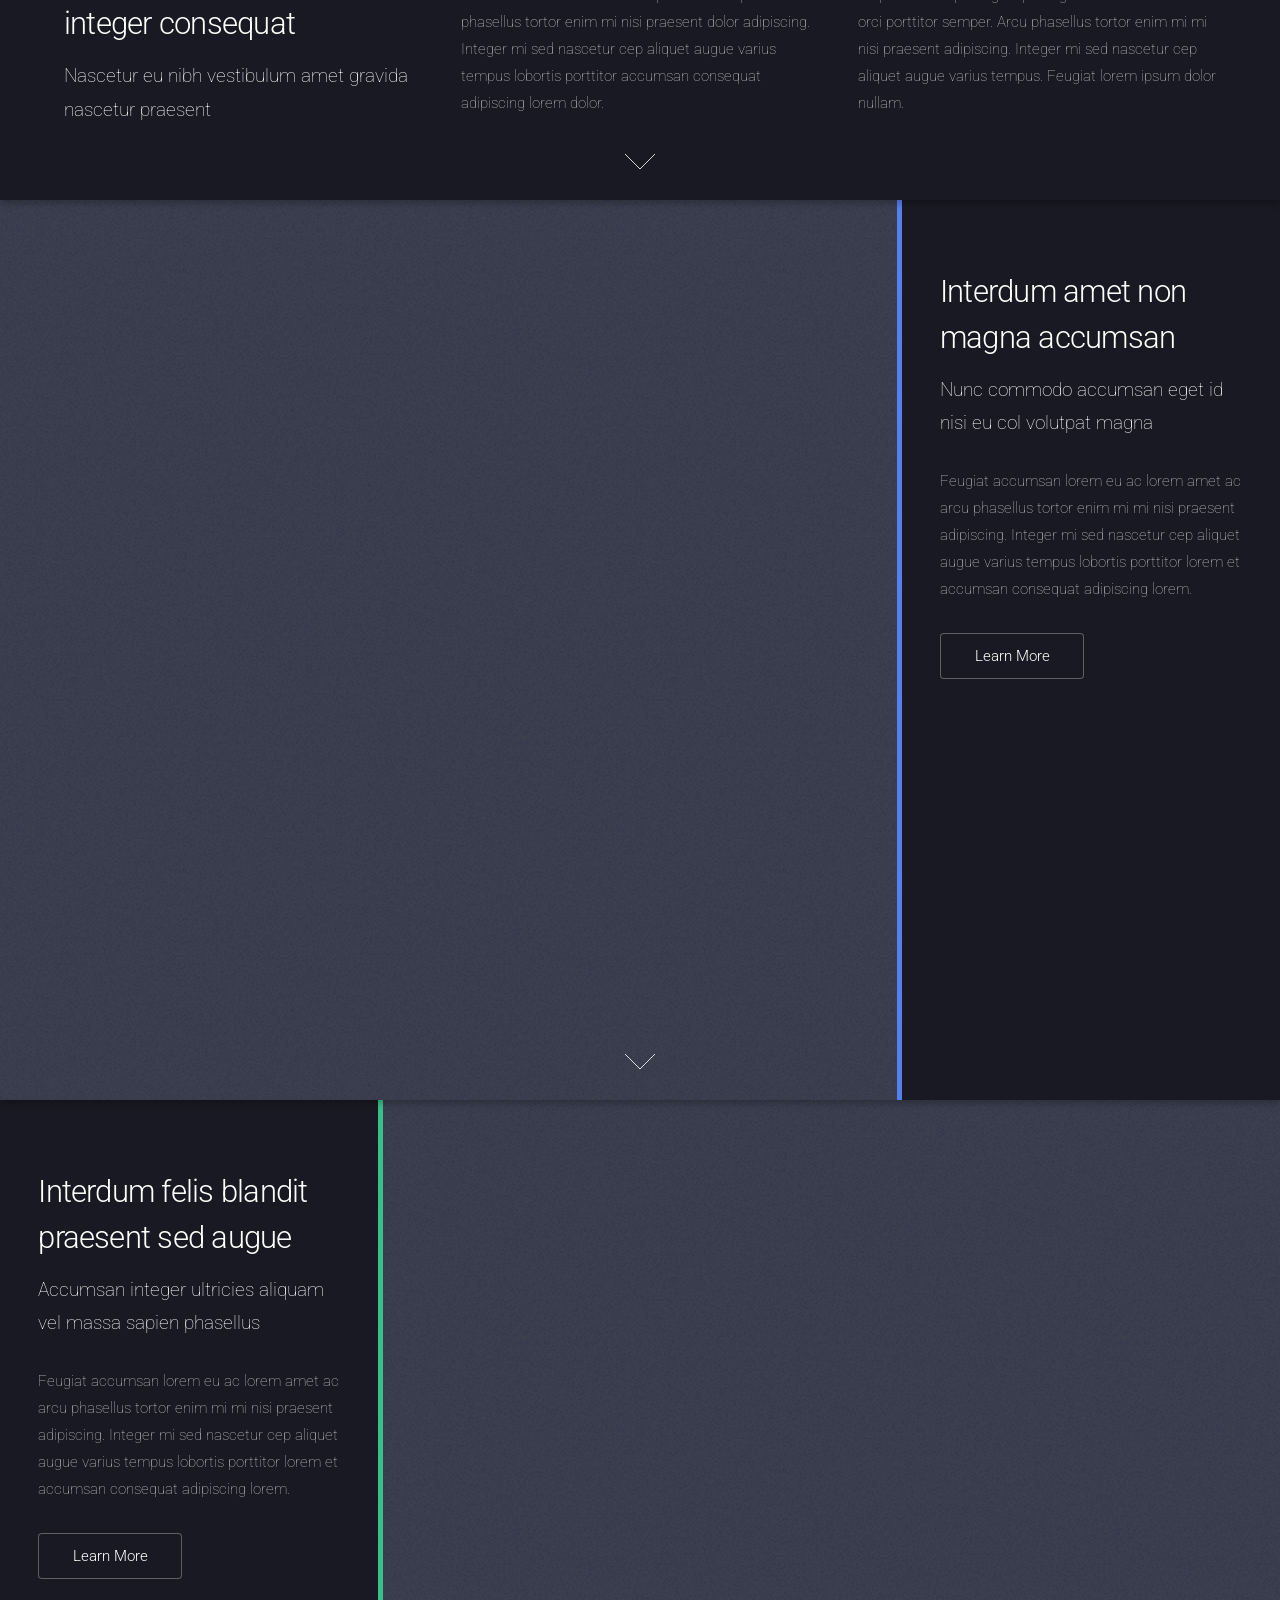
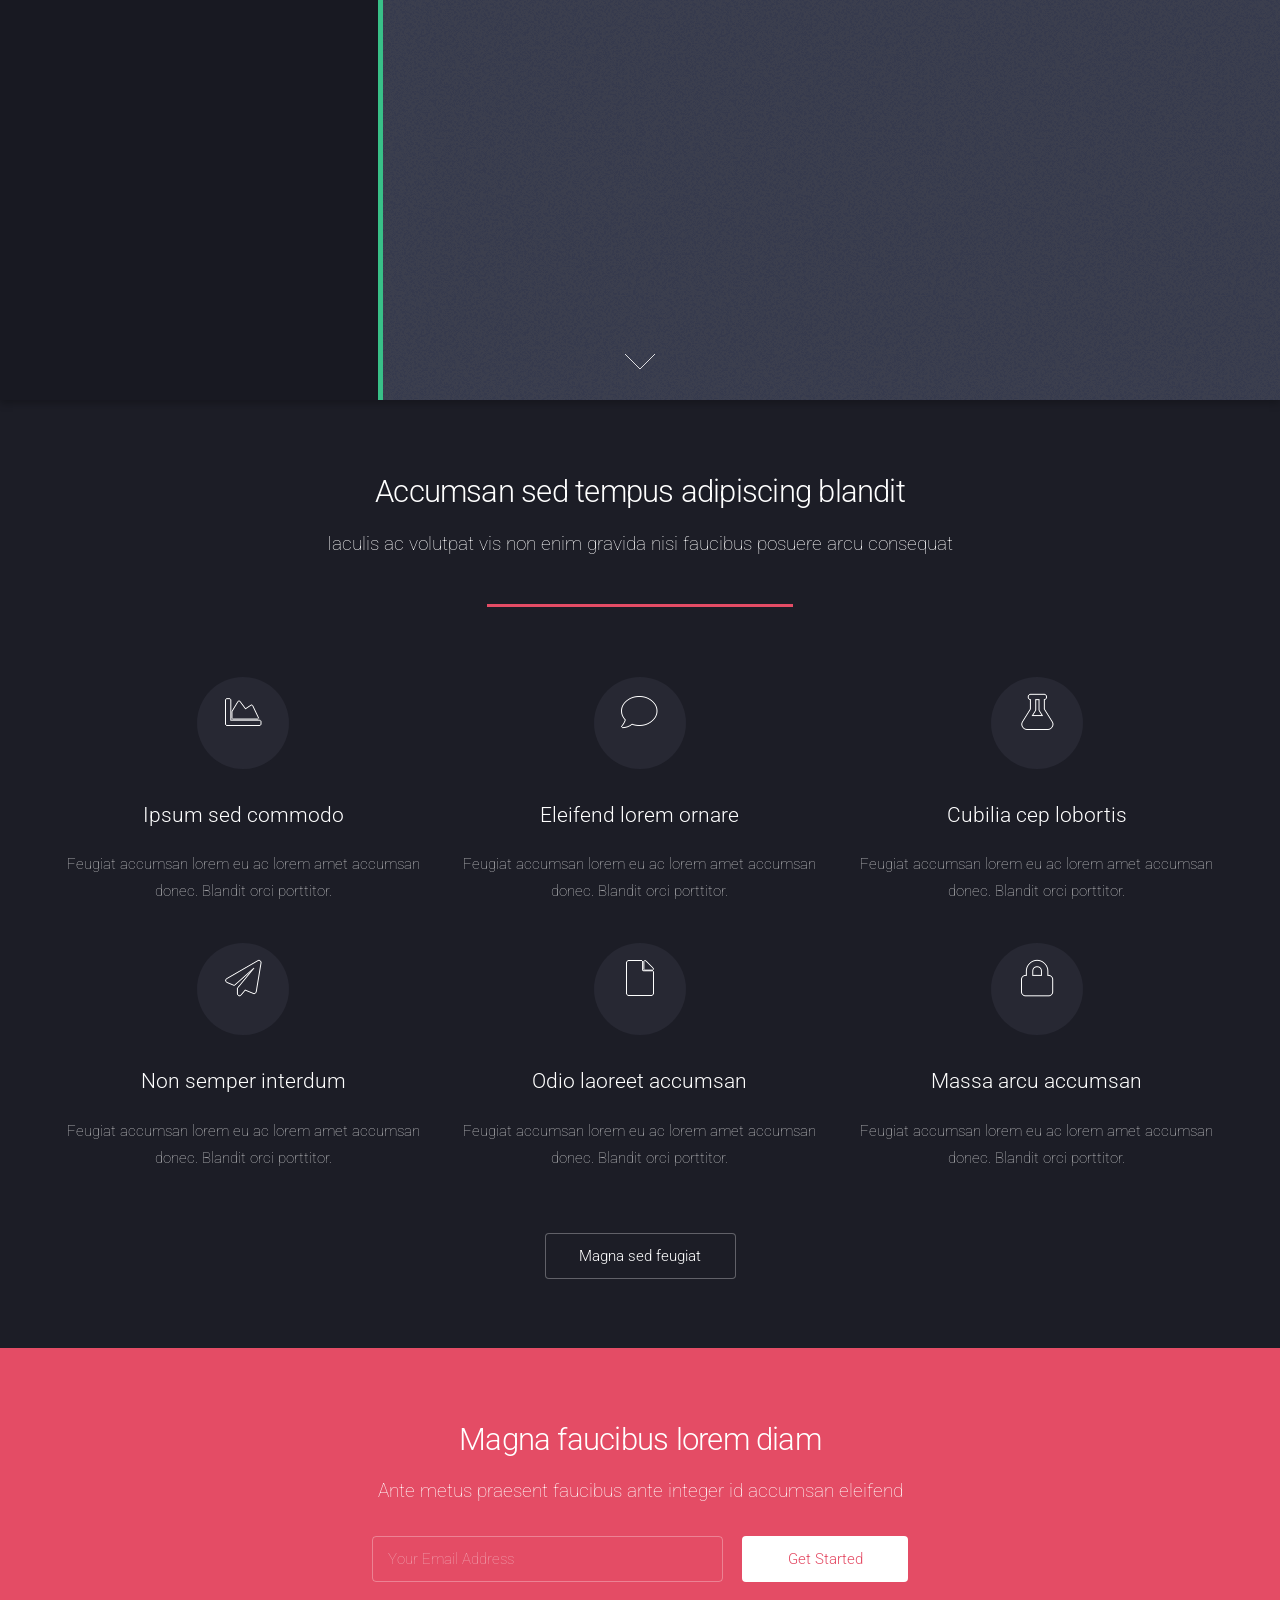
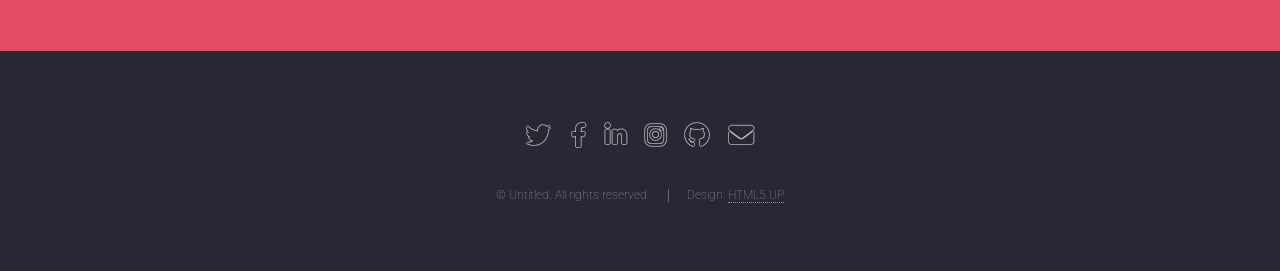
==== commit d09dc68e: "Add files via upload" ====
--- a/index.html
+++ b/index.html
@@ -1,314 +1,217 @@
 <!DOCTYPE HTML>
-<html lang="pt-BR">
-<head>
-	<title>WaaS Modelo Comercial 01</title>
-	<meta charset="utf-8" />
-	<meta name="viewport" content="width=device-width, initial-scale=1, user-scalable=no" />
-	/css/main.css" />
-	<noscript>/css/noscript.css" /></noscript>
-	<style>
-		/* Menu hamburger mobile */
-		#navPanelToggle {
-			display: none;
-		}
-		@media screen and (max-width: 980px) {
-			#nav { display: none; }
-			#navPanelToggle {
-				display: block;
-				position: fixed;
-				top: 1rem;
-				right: 1rem;
-				z-index: 10001;
-				width: 3rem;
-				height: 3rem;
-				cursor: pointer;
-			}
-			#navPanelToggle .toggle {
-				display: block;
-				width: 100%;
-				height: 100%;
-				position: relative;
-			}
-			#navPanelToggle .toggle:before,
-			#navPanelToggle .toggle:after,
-			#navPanelToggle .toggle span {
-				content: '';
-				display: block;
-				position: absolute;
-				left: 0.5rem;
-				right: 0.5rem;
-				height: 3px;
-				background: #fff;
-				transition: all 0.3s ease;
-			}
-			#navPanelToggle .toggle:before { top: 0.75rem; }
-			#navPanelToggle .toggle span { top: 1.35rem; }
-			#navPanelToggle .toggle:after { top: 2rem; }
-			
-			body.navPanel-visible #navPanelToggle .toggle:before { transform: translateY(0.6rem) rotate(45deg); }
-			body.navPanel-visible #navPanelToggle .toggle span { opacity: 0; }
-			body.navPanel-visible #navPanelToggle .toggle:after { transform: translateY(-0.65rem) rotate(-45deg); }
-			
-			#navPanel {
-				position: fixed;
-				top: 0;
-				right: -20rem;
-				width: 20rem;
-				height: 100%;
-				background: rgba(27,31,34,0.98);
-				z-index: 10000;
-				transition: right 0.3s ease;
-				padding: 5rem 2rem 2rem;
-				overflow-y: auto;
-			}
-			body.navPanel-visible #navPanel {
-				right: 0;
-			}
-			#navPanel nav ul {
-				list-style: none;
-				padding: 0;
-			}
-			#navPanel nav ul li {
-				border-bottom: 1px solid rgba(255,255,255,0.1);
-			}
-			#navPanel nav ul li a {
-				display: block;
-				padding: 1rem 0;
-				color: #fff;
-				text-decoration: none;
-				font-weight: 600;
-				letter-spacing: 0.1em;
-				text-transform: uppercase;
-				font-size: 0.9rem;
-			}
-		}
-		
-		/* Header transparente */
-		#header {
-			background: transparent;
-			transition: background 0.3s ease, box-shadow 0.3s ease;
-		}
-		body.scrolled #header {
-			background: rgba(27,31,34,0.95);
-			box-shadow: 0 0 20px rgba(0,0,0,0.5);
-		}
-	</style>
-</head>
-<body class="is-preload landing">
-	<div id="page-wrapper">
-
-		<!-- Header -->
-		<header id="header">
-			<h1 id="logo"><a href="index.html">WaaS Modelo 01</a></h1>
-			<nav id="nav">
-				<ul>
-					><a href="index.html" class="active">Home</a></li>
-					><a href="servicos.html">Serviços</a></li>
-					><a href="sobre.html">Sobre</a></li>
-					><a href="contato.html" class="button primary">Contato</a></li>
-				</ul>
-			</nav>
-		</header>
-
-		<!-- Mobile Nav Toggle -->
-		<a href="#navPanel" id="navPanelToggle">
-			<span class="toggle"><span></span></span>
-		</a>
-
-		<!-- Mobile Nav Panel -->
-		<div id="navPanel">
-			<nav>
-				<ul>
-					><a href="index.html">Home</a></li>
-					><a href="servicos.html">Serviços</a></li>
-					><a href="sobre.html">Sobre</a></li>
-					><a href="contato.html">Contato</a></li>
-				</ul>
-			</nav>
-		</div>
-
-		<!-- Banner -->
-		<section id="banner">
-			<div class="content">
-				<header>
-					<h2>O futuro chegou</h2>
-					<p>Soluções digitais completas<br />
-					para o seu negócio crescer.</p>
+<!--
+	Landed by HTML5 UP
+	html5up.net | @ajlkn
+	Free for personal and commercial use under the CCA 3.0 license (html5up.net/license)
+-->
+<html>
+	<head>
+		<title>Landed by HTML5 UP</title>
+		<meta charset="utf-8" />
+		<meta name="viewport" content="width=device-width, initial-scale=1, user-scalable=no" />
+		<link rel="stylesheet" href="assets/css/main.css" />
+		<noscript><link rel="stylesheet" href="assets/css/noscript.css" /></noscript>
+	</head>
+	<body class="is-preload landing">
+		<div id="page-wrapper">
+
+			<!-- Header -->
+				<header id="header">
+					<h1 id="logo"><a href="index.html">Landed</a></h1>
+					<nav id="nav">
+						<ul>
+							<li><a href="index.html">Home</a></li>
+							<li>
+								<a href="#">Layouts</a>
+								<ul>
+									<li><a href="left-sidebar.html">Left Sidebar</a></li>
+									<li><a href="right-sidebar.html">Right Sidebar</a></li>
+									<li><a href="no-sidebar.html">No Sidebar</a></li>
+									<li>
+										<a href="#">Submenu</a>
+										<ul>
+											<li><a href="#">Option 1</a></li>
+											<li><a href="#">Option 2</a></li>
+											<li><a href="#">Option 3</a></li>
+											<li><a href="#">Option 4</a></li>
+										</ul>
+									</li>
+								</ul>
+							</li>
+							<li><a href="elements.html">Elements</a></li>
+							<li><a href="#" class="button primary">Sign Up</a></li>
+						</ul>
+					</nav>
 				</header>
-				<span class="image"><img src="images/pic01.jpg" alt="" /></span>
-			</div>
-			<a href="#one" class="goto-next scrolly">Próximo</a>
-		</section>
-
-		<!-- One -->
-		<section id="one" class="spotlight style1 bottom">
-			<span class="image fit main"><img src="images/pic02.jpg" alt="" /></span>
-			<div class="content">
-				<div class="container">
-					<div class="row">
-						<div class="col-4 col-12-medium">
-							<header>
-								<h2>Transforme sua presença digital</h2>
-								<p>Criamos experiências digitais que convertem visitantes em clientes</p>
-							</header>
+
+			<!-- Banner -->
+				<section id="banner">
+					<div class="content">
+						<header>
+							<h2>The future has landed</h2>
+							<p>And there are no hoverboards or flying cars.<br />
+							Just apps. Lots of mother flipping apps.</p>
+						</header>
+						<span class="image"><img src="images/pic01.jpg" alt="" /></span>
+					</div>
+					<a href="#one" class="goto-next scrolly">Next</a>
+				</section>
+
+			<!-- One -->
+				<section id="one" class="spotlight style1 bottom">
+					<span class="image fit main"><img src="images/pic02.jpg" alt="" /></span>
+					<div class="content">
+						<div class="container">
+							<div class="row">
+								<div class="col-4 col-12-medium">
+									<header>
+										<h2>Odio faucibus ipsum integer consequat</h2>
+										<p>Nascetur eu nibh vestibulum amet gravida nascetur praesent</p>
+									</header>
+								</div>
+								<div class="col-4 col-12-medium">
+									<p>Feugiat accumsan lorem eu ac lorem amet sed accumsan donec.
+									Blandit orci porttitor semper. Arcu phasellus tortor enim mi
+									nisi praesent dolor adipiscing. Integer mi sed nascetur cep aliquet
+									augue varius tempus lobortis porttitor accumsan consequat
+									adipiscing lorem dolor.</p>
+								</div>
+								<div class="col-4 col-12-medium">
+									<p>Morbi enim nascetur et placerat lorem sed iaculis neque ante
+									adipiscing adipiscing metus massa. Blandit orci porttitor semper.
+									Arcu phasellus tortor enim mi mi nisi praesent adipiscing. Integer
+									mi sed nascetur cep aliquet augue varius tempus. Feugiat lorem
+									ipsum dolor nullam.</p>
+								</div>
+							</div>
 						</div>
-						<div class="col-4 col-12-medium">
-							<p>Com mais de 10 anos de experiência no mercado digital, oferecemos soluções completas para empresas que querem crescer online. Desde a criação de sites profissionais até estratégias de marketing digital.</p>
+					</div>
+					<a href="#two" class="goto-next scrolly">Next</a>
+				</section>
+
+			<!-- Two -->
+				<section id="two" class="spotlight style2 right">
+					<span class="image fit main"><img src="images/pic03.jpg" alt="" /></span>
+					<div class="content">
+						<header>
+							<h2>Interdum amet non magna accumsan</h2>
+							<p>Nunc commodo accumsan eget id nisi eu col volutpat magna</p>
+						</header>
+						<p>Feugiat accumsan lorem eu ac lorem amet ac arcu phasellus tortor enim mi mi nisi praesent adipiscing. Integer mi sed nascetur cep aliquet augue varius tempus lobortis porttitor lorem et accumsan consequat adipiscing lorem.</p>
+						<ul class="actions">
+							<li><a href="#" class="button">Learn More</a></li>
+						</ul>
+					</div>
+					<a href="#three" class="goto-next scrolly">Next</a>
+				</section>
+
+			<!-- Three -->
+				<section id="three" class="spotlight style3 left">
+					<span class="image fit main bottom"><img src="images/pic04.jpg" alt="" /></span>
+					<div class="content">
+						<header>
+							<h2>Interdum felis blandit praesent sed augue</h2>
+							<p>Accumsan integer ultricies aliquam vel massa sapien phasellus</p>
+						</header>
+						<p>Feugiat accumsan lorem eu ac lorem amet ac arcu phasellus tortor enim mi mi nisi praesent adipiscing. Integer mi sed nascetur cep aliquet augue varius tempus lobortis porttitor lorem et accumsan consequat adipiscing lorem.</p>
+						<ul class="actions">
+							<li><a href="#" class="button">Learn More</a></li>
+						</ul>
+					</div>
+					<a href="#four" class="goto-next scrolly">Next</a>
+				</section>
+
+			<!-- Four -->
+				<section id="four" class="wrapper style1 special fade-up">
+					<div class="container">
+						<header class="major">
+							<h2>Accumsan sed tempus adipiscing blandit</h2>
+							<p>Iaculis ac volutpat vis non enim gravida nisi faucibus posuere arcu consequat</p>
+						</header>
+						<div class="box alt">
+							<div class="row gtr-uniform">
+								<section class="col-4 col-6-medium col-12-xsmall">
+									<span class="icon solid alt major fa-chart-area"></span>
+									<h3>Ipsum sed commodo</h3>
+									<p>Feugiat accumsan lorem eu ac lorem amet accumsan donec. Blandit orci porttitor.</p>
+								</section>
+								<section class="col-4 col-6-medium col-12-xsmall">
+									<span class="icon solid alt major fa-comment"></span>
+									<h3>Eleifend lorem ornare</h3>
+									<p>Feugiat accumsan lorem eu ac lorem amet accumsan donec. Blandit orci porttitor.</p>
+								</section>
+								<section class="col-4 col-6-medium col-12-xsmall">
+									<span class="icon solid alt major fa-flask"></span>
+									<h3>Cubilia cep lobortis</h3>
+									<p>Feugiat accumsan lorem eu ac lorem amet accumsan donec. Blandit orci porttitor.</p>
+								</section>
+								<section class="col-4 col-6-medium col-12-xsmall">
+									<span class="icon solid alt major fa-paper-plane"></span>
+									<h3>Non semper interdum</h3>
+									<p>Feugiat accumsan lorem eu ac lorem amet accumsan donec. Blandit orci porttitor.</p>
+								</section>
+								<section class="col-4 col-6-medium col-12-xsmall">
+									<span class="icon solid alt major fa-file"></span>
+									<h3>Odio laoreet accumsan</h3>
+									<p>Feugiat accumsan lorem eu ac lorem amet accumsan donec. Blandit orci porttitor.</p>
+								</section>
+								<section class="col-4 col-6-medium col-12-xsmall">
+									<span class="icon solid alt major fa-lock"></span>
+									<h3>Massa arcu accumsan</h3>
+									<p>Feugiat accumsan lorem eu ac lorem amet accumsan donec. Blandit orci porttitor.</p>
+								</section>
+							</div>
 						</div>
-						<div class="col-4 col-12-medium">
-							<p>Nossa abordagem combina design moderno, tecnologia de ponta e estratégias comprovadas para entregar resultados reais. Cada projeto é tratado com atenção aos detalhes e foco em performance.</p>
-						</div>
-					</div>
-				</div>
-			</div>
-			<a href="#two" class="goto-next scrolly">Próximo</a>
-		</section>
-
-		<!-- Two -->
-		<section id="two" class="spotlight style2 right">
-			<span class="image fit main"><img src="images/pic03.jpg" alt="" /></span>
-			<div class="content">
-				<header>
-					<h2>Sites que vendem</h2>
-					<p>Design profissional focado em conversão</p>
-				</header>
-				<p>Desenvolvemos sites responsivos e otimizados que não apenas impressionam visualmente, mas também geram resultados mensuráveis para o seu negócio.</p>
-				<ul class="actions">
-					><a href="servicos.html" class="button">Saiba Mais</a></li>
-				</ul>
-			</div>
-			<a href="#three" class="goto-next scrolly">Próximo</a>
-		</section>
-
-		<!-- Three -->
-		<section id="three" class="spotlight style3 left">
-			<span class="image fit main bottom"><img src="images/pic04.jpg" alt="" /></span>
-			<div class="content">
-				<header>
-					<h2>Marketing que funciona</h2>
-					<p>Estratégias digitais que trazem resultados reais</p>
-				</header>
-				<p>Criamos campanhas de marketing digital personalizadas para aumentar sua visibilidade online, gerar leads qualificados e impulsionar suas vendas.</p>
-				<ul class="actions">
-					><a href="servicos.html" class="button">Ver Serviços</a></li>
-				</ul>
-			</div>
-			<a href="#four" class="goto-next scrolly">Próximo</a>
-		</section>
-
-		<!-- Four -->
-		<section id="four" class="wrapper style1 special fade-up">
-			<div class="container">
-				<header class="major">
-					<h2>Por que escolher a WaaS?</h2>
-					<p>Somos especialistas em criar soluções digitais que geram resultados</p>
-				</header>
-				<div class="box alt">
-					<div class="row gtr-uniform">
-						<section class="col-4 col-6-medium col-12-xsmall">
-							<span class="icon solid alt major fa-chart-area"></span>
-							<h3>Resultados Mensuráveis</h3>
-							<p>Acompanhamento completo de métricas e ROI em tempo real.</p>
-						</section>
-						<section class="col-4 col-6-medium col-12-xsmall">
-							<span class="icon solid alt major fa-comment"></span>
-							<h3>Atendimento Dedicado</h3>
-							<p>Suporte personalizado para o sucesso do seu projeto.</p>
-						</section>
-						<section class="col-4 col-6-medium col-12-xsmall">
-							<span class="icon solid alt major fa-flask"></span>
-							<h3>Tecnologia de Ponta</h3>
-							<p>Utilizamos as melhores ferramentas e práticas do mercado.</p>
-						</section>
-						<section class="col-4 col-6-medium col-12-xsmall">
-							<span class="icon solid alt major fa-paper-plane"></span>
-							<h3>Entrega Rápida</h3>
-							<p>Projetos entregues no prazo com qualidade garantida.</p>
-						</section>
-						<section class="col-4 col-6-medium col-12-xsmall">
-							<span class="icon solid alt major fa-file"></span>
-							<h3>SEO Otimizado</h3>
-							<p>Sites otimizados para aparecer no Google desde o primeiro dia.</p>
-						</section>
-						<section class="col-4 col-6-medium col-12-xsmall">
-							<span class="icon solid alt major fa-lock"></span>
-							<h3>Segurança Total</h3>
-							<p>Proteção completa dos seus dados e do seu site.</p>
-						</section>
-					</div>
-				</div>
-				<footer class="major">
-					<ul class="actions special">
-						><a href="contato.html" class="button">Comece Agora</a></li>
+						<footer class="major">
+							<ul class="actions special">
+								<li><a href="#" class="button">Magna sed feugiat</a></li>
+							</ul>
+						</footer>
+					</div>
+				</section>
+
+			<!-- Five -->
+				<section id="five" class="wrapper style2 special fade">
+					<div class="container">
+						<header>
+							<h2>Magna faucibus lorem diam</h2>
+							<p>Ante metus praesent faucibus ante integer id accumsan eleifend</p>
+						</header>
+						<form method="post" action="#" class="cta">
+							<div class="row gtr-uniform gtr-50">
+								<div class="col-8 col-12-xsmall"><input type="email" name="email" id="email" placeholder="Your Email Address" /></div>
+								<div class="col-4 col-12-xsmall"><input type="submit" value="Get Started" class="fit primary" /></div>
+							</div>
+						</form>
+					</div>
+				</section>
+
+			<!-- Footer -->
+				<footer id="footer">
+					<ul class="icons">
+						<li><a href="#" class="icon brands alt fa-twitter"><span class="label">Twitter</span></a></li>
+						<li><a href="#" class="icon brands alt fa-facebook-f"><span class="label">Facebook</span></a></li>
+						<li><a href="#" class="icon brands alt fa-linkedin-in"><span class="label">LinkedIn</span></a></li>
+						<li><a href="#" class="icon brands alt fa-instagram"><span class="label">Instagram</span></a></li>
+						<li><a href="#" class="icon brands alt fa-github"><span class="label">GitHub</span></a></li>
+						<li><a href="#" class="icon solid alt fa-envelope"><span class="label">Email</span></a></li>
+					</ul>
+					<ul class="copyright">
+						<li>&copy; Untitled. All rights reserved.</li><li>Design: <a href="http://html5up.net">HTML5 UP</a></li>
 					</ul>
 				</footer>
-			</div>
-		</section>
-
-		<!-- Five -->
-		<section id="five" class="wrapper style2 special fade">
-			<div class="container">
-				<header>
-					<h2>Pronto para crescer online?</h2>
-					<p>Fale conosco e descubra como podemos ajudar seu negócio</p>
-				</header>
-				<ul class="actions special">
-					><a href="contato.html" class="button fit primary">Falar com um Especialista</a></li>
-					><a href="sobre.html" class="button fit">Conhecer a Agência</a></li>
-				</ul>
-			</div>
-		</section>
-
-		<!-- Footer -->
-		<footer id="footer">
-			<ul class="icons">
-				><a href="#" class="icon brands alt fa-twitter"><span class="label">Twitter</span></a></li>
-				><a href="#" class="icon brands alt fa-facebook-f"><span class="label">Facebook</span></a></li>
-				><a href="#" class="icon brands alt fa-linkedin-in"><span class="label">LinkedIn</span></a></li>
-				><a href="#" class="icon brands alt fa-instagram"><span class="label">Instagram</span></a></li>
-				><a href="#" class="icon brands alt fa-github"><span class="label">GitHub</span></a></li>
-				><a href="#" class="icon solid alt fa-envelope"><span class="label">Email</span></a></li>
-			</ul>
-			<ul class="copyright">
-				>&copy; WaaS Modelo 01. Todos os direitos reservados.</li>>Design: <a href="http://html5up.net">HTML5 UP</a></li>
-			</ul>
-		</footer>
-
-	</div>
-
-	<!-- Scripts -->
-	<script src="assets/js/jquery.min.js"></script>
-	<script src="assets/js/jquery.scrolly.min.js"></script>
-	<script src="assets/js/jquery.dropotron.min.js"></script>
-	<script src="assets/js/jquery.scrollex.min.js"></script>
-	<script src="assets/js/browser.min.js"></script>
-	<script src="assets/js/breakpoints.min.js"></script>
-	<script src="assets/js/util.js"></script>
-	<script src="assets/js/main.js"></script>
-	
-	<script>
-		// Header transparente no scroll
-		window.addEventListener('scroll', function() {
-			if (window.scrollY > 100) {
-				document.body.classList.add('scrolled');
-			} else {
-				document.body.classList.remove('scrolled');
-			}
-		});
-		
-		// Mobile menu toggle
-		document.getElementById('navPanelToggle').addEventListener('click', function(e) {
-			e.preventDefault();
-			document.body.classList.toggle('navPanel-visible');
-		});
-		
-		// Fechar menu ao clicar em link
-		document.querySelectorAll('#navPanel a').forEach(function(link) {
-			link.addEventListener('click', function() {
-				document.body.classList.remove('navPanel-visible');
-			});
-		});
-	</script>
-
-</body>
-</html>
+
+		</div>
+
+		<!-- Scripts -->
+			<script src="assets/js/jquery.min.js"></script>
+			<script src="assets/js/jquery.scrolly.min.js"></script>
+			<script src="assets/js/jquery.dropotron.min.js"></script>
+			<script src="assets/js/jquery.scrollex.min.js"></script>
+			<script src="assets/js/browser.min.js"></script>
+			<script src="assets/js/breakpoints.min.js"></script>
+			<script src="assets/js/util.js"></script>
+			<script src="assets/js/main.js"></script>
+
+	</body>
+</html>
--- a/assets/css/main.css
+++ b/assets/css/main.css
@@ -0,0 +1,4111 @@
+@import url("fontawesome-all.min.css");
+@import url("https://fonts.googleapis.com/css?family=Roboto:100,300,100italic,300italic");
+
+/*
+	Landed by HTML5 UP
+	html5up.net | @ajlkn
+	Free for personal and commercial use under the CCA 3.0 license (html5up.net/license)
+*/
+
+html, body, div, span, applet, object,
+iframe, h1, h2, h3, h4, h5, h6, p, blockquote,
+pre, a, abbr, acronym, address, big, cite,
+code, del, dfn, em, img, ins, kbd, q, s, samp,
+small, strike, strong, sub, sup, tt, var, b,
+u, i, center, dl, dt, dd, ol, ul, li, fieldset,
+form, label, legend, table, caption, tbody,
+tfoot, thead, tr, th, td, article, aside,
+canvas, details, embed, figure, figcaption,
+footer, header, hgroup, menu, nav, output, ruby,
+section, summary, time, mark, audio, video {
+	margin: 0;
+	padding: 0;
+	border: 0;
+	font-size: 100%;
+	font: inherit;
+	vertical-align: baseline;}
+
+article, aside, details, figcaption, figure,
+footer, header, hgroup, menu, nav, section {
+	display: block;}
+
+body {
+	line-height: 1;
+}
+
+ol, ul {
+	list-style: none;
+}
+
+blockquote, q {
+	quotes: none;
+}
+
+	blockquote:before, blockquote:after, q:before, q:after {
+		content: '';
+		content: none;
+	}
+
+table {
+	border-collapse: collapse;
+	border-spacing: 0;
+}
+
+body {
+	-webkit-text-size-adjust: none;
+}
+
+mark {
+	background-color: transparent;
+	color: inherit;
+}
+
+input::-moz-focus-inner {
+	border: 0;
+	padding: 0;
+}
+
+input, select, textarea {
+	-moz-appearance: none;
+	-webkit-appearance: none;
+	-ms-appearance: none;
+	appearance: none;
+}
+
+/* Basic */
+
+	html {
+		box-sizing: border-box;
+	}
+
+	*, *:before, *:after {
+		box-sizing: inherit;
+	}
+
+	html, body {
+		background: #1c1d26;
+	}
+
+	body.is-preload *, body.is-preload *:before, body.is-preload *:after {
+		-moz-animation: none !important;
+		-webkit-animation: none !important;
+		-ms-animation: none !important;
+		animation: none !important;
+		-moz-transition: none !important;
+		-webkit-transition: none !important;
+		-ms-transition: none !important;
+		transition: none !important;
+	}
+
+	body, input, select, textarea {
+		color: rgba(255, 255, 255, 0.75);
+		font-family: "Roboto", Helvetica, sans-serif;
+		font-size: 15pt;
+		font-weight: 100;
+		line-height: 1.75em;
+	}
+
+	a {
+		-moz-transition: border-color 0.2s ease-in-out, color 0.2s ease-in-out;
+		-webkit-transition: border-color 0.2s ease-in-out, color 0.2s ease-in-out;
+		-ms-transition: border-color 0.2s ease-in-out, color 0.2s ease-in-out;
+		transition: border-color 0.2s ease-in-out, color 0.2s ease-in-out;
+		border-bottom: dotted 1px;
+		color: #e44c65;
+		text-decoration: none;
+	}
+
+		a:hover {
+			color: #e44c65 !important;
+			border-bottom-color: transparent;
+		}
+
+	strong, b {
+		color: #ffffff;
+		font-weight: 300;
+	}
+
+	em, i {
+		font-style: italic;
+	}
+
+	p {
+		margin: 0 0 2em 0;
+	}
+
+	h1, h2, h3, h4, h5, h6 {
+		color: #ffffff;
+		font-weight: 300;
+		line-height: 1em;
+		margin: 0 0 1em 0;
+	}
+
+		h1 a, h2 a, h3 a, h4 a, h5 a, h6 a {
+			color: inherit;
+			border: 0;
+		}
+
+	h2 {
+		font-size: 2em;
+		line-height: 1.5em;
+		letter-spacing: -0.025em;
+	}
+
+	h3 {
+		font-size: 1.35em;
+		line-height: 1.5em;
+	}
+
+	h4 {
+		font-size: 1.1em;
+		line-height: 1.5em;
+	}
+
+	h5 {
+		font-size: 0.9em;
+		line-height: 1.5em;
+	}
+
+	h6 {
+		font-size: 0.7em;
+		line-height: 1.5em;
+	}
+
+	sub {
+		font-size: 0.8em;
+		position: relative;
+		top: 0.5em;
+	}
+
+	sup {
+		font-size: 0.8em;
+		position: relative;
+		top: -0.5em;
+	}
+
+	hr {
+		border: 0;
+		border-bottom: solid 1px rgba(255, 255, 255, 0.3);
+		margin: 3em 0;
+	}
+
+		hr.major {
+			margin: 4em 0;
+		}
+
+	blockquote {
+		border-left: solid 4px rgba(255, 255, 255, 0.3);
+		font-style: italic;
+		margin: 0 0 2em 0;
+		padding: 0.5em 0 0.5em 2em;
+	}
+
+	code {
+		background: rgba(255, 255, 255, 0.075);
+		border-radius: 4px;
+		font-family: "Courier New", monospace;
+		font-size: 0.9em;
+		margin: 0 0.25em;
+		padding: 0.25em 0.65em;
+	}
+
+	pre {
+		-webkit-overflow-scrolling: touch;
+		font-family: "Courier New", monospace;
+		font-size: 0.9em;
+		margin: 0 0 2em 0;
+	}
+
+		pre code {
+			display: block;
+			line-height: 1.75em;
+			padding: 1em 1.5em;
+			overflow-x: auto;
+		}
+
+	.align-left {
+		text-align: left;
+	}
+
+	.align-center {
+		text-align: center;
+	}
+
+	.align-right {
+		text-align: right;
+	}
+
+/* Loader */
+
+	@-moz-keyframes spinner-show {
+		0% {
+			opacity: 0;
+		}
+
+		100% {
+			opacity: 1;
+		}
+	}
+
+	@-webkit-keyframes spinner-show {
+		0% {
+			opacity: 0;
+		}
+
+		100% {
+			opacity: 1;
+		}
+	}
+
+	@-ms-keyframes spinner-show {
+		0% {
+			opacity: 0;
+		}
+
+		100% {
+			opacity: 1;
+		}
+	}
+
+	@keyframes spinner-show {
+		0% {
+			opacity: 0;
+		}
+
+		100% {
+			opacity: 1;
+		}
+	}
+
+	@-moz-keyframes spinner-hide {
+		0% {
+			color: rgba(255, 255, 255, 0.15);
+			z-index: 100001;
+			-moz-transform: scale(1) rotate(0deg);
+			-webkit-transform: scale(1) rotate(0deg);
+			-ms-transform: scale(1) rotate(0deg);
+			transform: scale(1) rotate(0deg);
+		}
+
+		99% {
+			color: #1c1d26;
+			z-index: 100001;
+			-moz-transform: scale(0.5) rotate(360deg);
+			-webkit-transform: scale(0.5) rotate(360deg);
+			-ms-transform: scale(0.5) rotate(360deg);
+			transform: scale(0.5) rotate(360deg);
+		}
+
+		100% {
+			color: #1c1d26;
+			z-index: -1;
+			-moz-transform: scale(0.5) rotate(360deg);
+			-webkit-transform: scale(0.5) rotate(360deg);
+			-ms-transform: scale(0.5) rotate(360deg);
+			transform: scale(0.5) rotate(360deg);
+		}
+	}
+
+	@-webkit-keyframes spinner-hide {
+		0% {
+			color: rgba(255, 255, 255, 0.15);
+			z-index: 100001;
+			-moz-transform: scale(1) rotate(0deg);
+			-webkit-transform: scale(1) rotate(0deg);
+			-ms-transform: scale(1) rotate(0deg);
+			transform: scale(1) rotate(0deg);
+		}
+
+		99% {
+			color: #1c1d26;
+			z-index: 100001;
+			-moz-transform: scale(0.5) rotate(360deg);
+			-webkit-transform: scale(0.5) rotate(360deg);
+			-ms-transform: scale(0.5) rotate(360deg);
+			transform: scale(0.5) rotate(360deg);
+		}
+
+		100% {
+			color: #1c1d26;
+			z-index: -1;
+			-moz-transform: scale(0.5) rotate(360deg);
+			-webkit-transform: scale(0.5) rotate(360deg);
+			-ms-transform: scale(0.5) rotate(360deg);
+			transform: scale(0.5) rotate(360deg);
+		}
+	}
+
+	@-ms-keyframes spinner-hide {
+		0% {
+			color: rgba(255, 255, 255, 0.15);
+			z-index: 100001;
+			-moz-transform: scale(1) rotate(0deg);
+			-webkit-transform: scale(1) rotate(0deg);
+			-ms-transform: scale(1) rotate(0deg);
+			transform: scale(1) rotate(0deg);
+		}
+
+		99% {
+			color: #1c1d26;
+			z-index: 100001;
+			-moz-transform: scale(0.5) rotate(360deg);
+			-webkit-transform: scale(0.5) rotate(360deg);
+			-ms-transform: scale(0.5) rotate(360deg);
+			transform: scale(0.5) rotate(360deg);
+		}
+
+		100% {
+			color: #1c1d26;
+			z-index: -1;
+			-moz-transform: scale(0.5) rotate(360deg);
+			-webkit-transform: scale(0.5) rotate(360deg);
+			-ms-transform: scale(0.5) rotate(360deg);
+			transform: scale(0.5) rotate(360deg);
+		}
+	}
+
+	@keyframes spinner-hide {
+		0% {
+			color: rgba(255, 255, 255, 0.15);
+			z-index: 100001;
+			-moz-transform: scale(1) rotate(0deg);
+			-webkit-transform: scale(1) rotate(0deg);
+			-ms-transform: scale(1) rotate(0deg);
+			transform: scale(1) rotate(0deg);
+		}
+
+		99% {
+			color: #1c1d26;
+			z-index: 100001;
+			-moz-transform: scale(0.5) rotate(360deg);
+			-webkit-transform: scale(0.5) rotate(360deg);
+			-ms-transform: scale(0.5) rotate(360deg);
+			transform: scale(0.5) rotate(360deg);
+		}
+
+		100% {
+			color: #1c1d26;
+			z-index: -1;
+			-moz-transform: scale(0.5) rotate(360deg);
+			-webkit-transform: scale(0.5) rotate(360deg);
+			-ms-transform: scale(0.5) rotate(360deg);
+			transform: scale(0.5) rotate(360deg);
+		}
+	}
+
+	@-moz-keyframes spinner-rotate {
+		0% {
+			-moz-transform: scale(1) rotate(0deg);
+			-webkit-transform: scale(1) rotate(0deg);
+			-ms-transform: scale(1) rotate(0deg);
+			transform: scale(1) rotate(0deg);
+		}
+
+		100% {
+			-moz-transform: scale(1) rotate(360deg);
+			-webkit-transform: scale(1) rotate(360deg);
+			-ms-transform: scale(1) rotate(360deg);
+			transform: scale(1) rotate(360deg);
+		}
+	}
+
+	@-webkit-keyframes spinner-rotate {
+		0% {
+			-moz-transform: scale(1) rotate(0deg);
+			-webkit-transform: scale(1) rotate(0deg);
+			-ms-transform: scale(1) rotate(0deg);
+			transform: scale(1) rotate(0deg);
+		}
+
+		100% {
+			-moz-transform: scale(1) rotate(360deg);
+			-webkit-transform: scale(1) rotate(360deg);
+			-ms-transform: scale(1) rotate(360deg);
+			transform: scale(1) rotate(360deg);
+		}
+	}
+
+	@-ms-keyframes spinner-rotate {
+		0% {
+			-moz-transform: scale(1) rotate(0deg);
+			-webkit-transform: scale(1) rotate(0deg);
+			-ms-transform: scale(1) rotate(0deg);
+			transform: scale(1) rotate(0deg);
+		}
+
+		100% {
+			-moz-transform: scale(1) rotate(360deg);
+			-webkit-transform: scale(1) rotate(360deg);
+			-ms-transform: scale(1) rotate(360deg);
+			transform: scale(1) rotate(360deg);
+		}
+	}
+
+	@keyframes spinner-rotate {
+		0% {
+			-moz-transform: scale(1) rotate(0deg);
+			-webkit-transform: scale(1) rotate(0deg);
+			-ms-transform: scale(1) rotate(0deg);
+			transform: scale(1) rotate(0deg);
+		}
+
+		100% {
+			-moz-transform: scale(1) rotate(360deg);
+			-webkit-transform: scale(1) rotate(360deg);
+			-ms-transform: scale(1) rotate(360deg);
+			transform: scale(1) rotate(360deg);
+		}
+	}
+
+	@-moz-keyframes overlay-hide {
+		0% {
+			opacity: 1;
+			z-index: 100000;
+		}
+
+		15% {
+			opacity: 1;
+			z-index: 100000;
+		}
+
+		99% {
+			opacity: 0;
+			z-index: 100000;
+		}
+
+		100% {
+			opacity: 0;
+			z-index: -1;
+		}
+	}
+
+	@-webkit-keyframes overlay-hide {
+		0% {
+			opacity: 1;
+			z-index: 100000;
+		}
+
+		15% {
+			opacity: 1;
+			z-index: 100000;
+		}
+
+		99% {
+			opacity: 0;
+			z-index: 100000;
+		}
+
+		100% {
+			opacity: 0;
+			z-index: -1;
+		}
+	}
+
+	@-ms-keyframes overlay-hide {
+		0% {
+			opacity: 1;
+			z-index: 100000;
+		}
+
+		15% {
+			opacity: 1;
+			z-index: 100000;
+		}
+
+		99% {
+			opacity: 0;
+			z-index: 100000;
+		}
+
+		100% {
+			opacity: 0;
+			z-index: -1;
+		}
+	}
+
+	@keyframes overlay-hide {
+		0% {
+			opacity: 1;
+			z-index: 100000;
+		}
+
+		15% {
+			opacity: 1;
+			z-index: 100000;
+		}
+
+		99% {
+			opacity: 0;
+			z-index: 100000;
+		}
+
+		100% {
+			opacity: 0;
+			z-index: -1;
+		}
+	}
+
+	body.landing {
+		text-decoration: none;
+	}
+
+		body.landing:before {
+			-moz-osx-font-smoothing: grayscale;
+			-webkit-font-smoothing: antialiased;
+			display: inline-block;
+			font-style: normal;
+			font-variant: normal;
+			text-rendering: auto;
+			line-height: 1;
+			text-transform: none !important;
+			font-family: 'Font Awesome 5 Free';
+			font-weight: 900;
+		}
+
+		body.landing:before {
+			-moz-animation: spinner-show 1.5s 1 0.25s ease forwards, spinner-hide 0.25s ease-in-out forwards !important;
+			-webkit-animation: spinner-show 1.5s 1 0.25s ease forwards, spinner-hide 0.25s ease-in-out forwards !important;
+			-ms-animation: spinner-show 1.5s 1 0.25s ease forwards, spinner-hide 0.25s ease-in-out forwards !important;
+			animation: spinner-show 1.5s 1 0.25s ease forwards, spinner-hide 0.25s ease-in-out forwards !important;
+			-moz-transform-origin: 50% 50%;
+			-webkit-transform-origin: 50% 50%;
+			-ms-transform-origin: 50% 50%;
+			transform-origin: 50% 50%;
+			color: rgba(255, 255, 255, 0.15);
+			content: '\f1ce';
+			cursor: default;
+			display: block;
+			font-size: 2em;
+			height: 2em;
+			left: 50%;
+			line-height: 2em;
+			margin: -1em 0 0 -1em;
+			opacity: 0;
+			position: fixed;
+			text-align: center;
+			top: 50%;
+			width: 2em;
+			z-index: -1;
+		}
+
+		body.landing:after {
+			-moz-animation: overlay-hide 1.5s ease-in forwards !important;
+			-webkit-animation: overlay-hide 1.5s ease-in forwards !important;
+			-ms-animation: overlay-hide 1.5s ease-in forwards !important;
+			animation: overlay-hide 1.5s ease-in forwards !important;
+			background: #1c1d26;
+			content: '';
+			display: block;
+			height: 100%;
+			left: 0;
+			opacity: 0;
+			position: fixed;
+			top: 0;
+			width: 100%;
+			z-index: -1;
+		}
+
+		body.landing.is-preload:before {
+			-moz-animation: spinner-show 1.5s 1 0.25s ease forwards, spinner-rotate 0.75s infinite linear !important;
+			-webkit-animation: spinner-show 1.5s 1 0.25s ease forwards, spinner-rotate 0.75s infinite linear !important;
+			-ms-animation: spinner-show 1.5s 1 0.25s ease forwards, spinner-rotate 0.75s infinite linear !important;
+			animation: spinner-show 1.5s 1 0.25s ease forwards, spinner-rotate 0.75s infinite linear !important;
+			z-index: 100001;
+		}
+
+		body.landing.is-preload:after {
+			-moz-animation: none !important;
+			-webkit-animation: none !important;
+			-ms-animation: none !important;
+			animation: none !important;
+			opacity: 1;
+			z-index: 100000;
+		}
+
+	@media (-webkit-min-device-pixel-ratio: 2) {
+
+		body.landing:before {
+			line-height: 2.025em;
+		}
+
+	}
+
+/* Container */
+
+	.container {
+		margin: 0 auto;
+		max-width: calc(100% - 4em);
+		width: 70em;
+	}
+
+		.container.xsmall {
+			width: 17.5em;
+		}
+
+		.container.small {
+			width: 35em;
+		}
+
+		.container.medium {
+			width: 52.5em;
+		}
+
+		.container.large {
+			width: 87.5em;
+		}
+
+		.container.xlarge {
+			width: 105em;
+		}
+
+		.container.max {
+			width: 100%;
+		}
+
+		@media screen and (max-width: 1280px) {
+
+			.container {
+				width: 90%;
+				max-width: 100%;
+			}
+
+		}
+
+		@media screen and (max-width: 980px) {
+
+			.container {
+				width: 100% !important;
+			}
+
+		}
+
+/* Row */
+
+	.row {
+		display: flex;
+		flex-wrap: wrap;
+		box-sizing: border-box;
+		align-items: stretch;
+	}
+
+		.row > * {
+			box-sizing: border-box;
+		}
+
+		.row.gtr-uniform > * > :last-child {
+			margin-bottom: 0;
+		}
+
+		.row.aln-left {
+			justify-content: flex-start;
+		}
+
+		.row.aln-center {
+			justify-content: center;
+		}
+
+		.row.aln-right {
+			justify-content: flex-end;
+		}
+
+		.row.aln-top {
+			align-items: flex-start;
+		}
+
+		.row.aln-middle {
+			align-items: center;
+		}
+
+		.row.aln-bottom {
+			align-items: flex-end;
+		}
+
+		.row > .imp {
+			order: -1;
+		}
+
+		.row > .col-1 {
+			width: 8.33333%;
+		}
+
+		.row > .off-1 {
+			margin-left: 8.33333%;
+		}
+
+		.row > .col-2 {
+			width: 16.66667%;
+		}
+
+		.row > .off-2 {
+			margin-left: 16.66667%;
+		}
+
+		.row > .col-3 {
+			width: 25%;
+		}
+
+		.row > .off-3 {
+			margin-left: 25%;
+		}
+
+		.row > .col-4 {
+			width: 33.33333%;
+		}
+
+		.row > .off-4 {
+			margin-left: 33.33333%;
+		}
+
+		.row > .col-5 {
+			width: 41.66667%;
+		}
+
+		.row > .off-5 {
+			margin-left: 41.66667%;
+		}
+
+		.row > .col-6 {
+			width: 50%;
+		}
+
+		.row > .off-6 {
+			margin-left: 50%;
+		}
+
+		.row > .col-7 {
+			width: 58.33333%;
+		}
+
+		.row > .off-7 {
+			margin-left: 58.33333%;
+		}
+
+		.row > .col-8 {
+			width: 66.66667%;
+		}
+
+		.row > .off-8 {
+			margin-left: 66.66667%;
+		}
+
+		.row > .col-9 {
+			width: 75%;
+		}
+
+		.row > .off-9 {
+			margin-left: 75%;
+		}
+
+		.row > .col-10 {
+			width: 83.33333%;
+		}
+
+		.row > .off-10 {
+			margin-left: 83.33333%;
+		}
+
+		.row > .col-11 {
+			width: 91.66667%;
+		}
+
+		.row > .off-11 {
+			margin-left: 91.66667%;
+		}
+
+		.row > .col-12 {
+			width: 100%;
+		}
+
+		.row > .off-12 {
+			margin-left: 100%;
+		}
+
+		.row.gtr-0 {
+			margin-top: 0;
+			margin-left: 0em;
+		}
+
+			.row.gtr-0 > * {
+				padding: 0 0 0 0em;
+			}
+
+			.row.gtr-0.gtr-uniform {
+				margin-top: 0em;
+			}
+
+				.row.gtr-0.gtr-uniform > * {
+					padding-top: 0em;
+				}
+
+		.row.gtr-25 {
+			margin-top: 0;
+			margin-left: -0.625em;
+		}
+
+			.row.gtr-25 > * {
+				padding: 0 0 0 0.625em;
+			}
+
+			.row.gtr-25.gtr-uniform {
+				margin-top: -0.625em;
+			}
+
+				.row.gtr-25.gtr-uniform > * {
+					padding-top: 0.625em;
+				}
+
+		.row.gtr-50 {
+			margin-top: 0;
+			margin-left: -1.25em;
+		}
+
+			.row.gtr-50 > * {
+				padding: 0 0 0 1.25em;
+			}
+
+			.row.gtr-50.gtr-uniform {
+				margin-top: -1.25em;
+			}
+
+				.row.gtr-50.gtr-uniform > * {
+					padding-top: 1.25em;
+				}
+
+		.row {
+			margin-top: 0;
+			margin-left: -2.5em;
+		}
+
+			.row > * {
+				padding: 0 0 0 2.5em;
+			}
+
+			.row.gtr-uniform {
+				margin-top: -2.5em;
+			}
+
+				.row.gtr-uniform > * {
+					padding-top: 2.5em;
+				}
+
+		.row.gtr-150 {
+			margin-top: 0;
+			margin-left: -3.75em;
+		}
+
+			.row.gtr-150 > * {
+				padding: 0 0 0 3.75em;
+			}
+
+			.row.gtr-150.gtr-uniform {
+				margin-top: -3.75em;
+			}
+
+				.row.gtr-150.gtr-uniform > * {
+					padding-top: 3.75em;
+				}
+
+		.row.gtr-200 {
+			margin-top: 0;
+			margin-left: -5em;
+		}
+
+			.row.gtr-200 > * {
+				padding: 0 0 0 5em;
+			}
+
+			.row.gtr-200.gtr-uniform {
+				margin-top: -5em;
+			}
+
+				.row.gtr-200.gtr-uniform > * {
+					padding-top: 5em;
+				}
+
+		@media screen and (max-width: 1680px) {
+
+			.row {
+				display: flex;
+				flex-wrap: wrap;
+				box-sizing: border-box;
+				align-items: stretch;
+			}
+
+				.row > * {
+					box-sizing: border-box;
+				}
+
+				.row.gtr-uniform > * > :last-child {
+					margin-bottom: 0;
+				}
+
+				.row.aln-left {
+					justify-content: flex-start;
+				}
+
+				.row.aln-center {
+					justify-content: center;
+				}
+
+				.row.aln-right {
+					justify-content: flex-end;
+				}
+
+				.row.aln-top {
+					align-items: flex-start;
+				}
+
+				.row.aln-middle {
+					align-items: center;
+				}
+
+				.row.aln-bottom {
+					align-items: flex-end;
+				}
+
+				.row > .imp-xlarge {
+					order: -1;
+				}
+
+				.row > .col-1-xlarge {
+					width: 8.33333%;
+				}
+
+				.row > .off-1-xlarge {
+					margin-left: 8.33333%;
+				}
+
+				.row > .col-2-xlarge {
+					width: 16.66667%;
+				}
+
+				.row > .off-2-xlarge {
+					margin-left: 16.66667%;
+				}
+
+				.row > .col-3-xlarge {
+					width: 25%;
+				}
+
+				.row > .off-3-xlarge {
+					margin-left: 25%;
+				}
+
+				.row > .col-4-xlarge {
+					width: 33.33333%;
+				}
+
+				.row > .off-4-xlarge {
+					margin-left: 33.33333%;
+				}
+
+				.row > .col-5-xlarge {
+					width: 41.66667%;
+				}
+
+				.row > .off-5-xlarge {
+					margin-left: 41.66667%;
+				}
+
+				.row > .col-6-xlarge {
+					width: 50%;
+				}
+
+				.row > .off-6-xlarge {
+					margin-left: 50%;
+				}
+
+				.row > .col-7-xlarge {
+					width: 58.33333%;
+				}
+
+				.row > .off-7-xlarge {
+					margin-left: 58.33333%;
+				}
+
+				.row > .col-8-xlarge {
+					width: 66.66667%;
+				}
+
+				.row > .off-8-xlarge {
+					margin-left: 66.66667%;
+				}
+
+				.row > .col-9-xlarge {
+					width: 75%;
+				}
+
+				.row > .off-9-xlarge {
+					margin-left: 75%;
+				}
+
+				.row > .col-10-xlarge {
+					width: 83.33333%;
+				}
+
+				.row > .off-10-xlarge {
+					margin-left: 83.33333%;
+				}
+
+				.row > .col-11-xlarge {
+					width: 91.66667%;
+				}
+
+				.row > .off-11-xlarge {
+					margin-left: 91.66667%;
+				}
+
+				.row > .col-12-xlarge {
+					width: 100%;
+				}
+
+				.row > .off-12-xlarge {
+					margin-left: 100%;
+				}
+
+				.row.gtr-0 {
+					margin-top: 0;
+					margin-left: 0em;
+				}
+
+					.row.gtr-0 > * {
+						padding: 0 0 0 0em;
+					}
+
+					.row.gtr-0.gtr-uniform {
+						margin-top: 0em;
+					}
+
+						.row.gtr-0.gtr-uniform > * {
+							padding-top: 0em;
+						}
+
+				.row.gtr-25 {
+					margin-top: 0;
+					margin-left: -0.625em;
+				}
+
+					.row.gtr-25 > * {
+						padding: 0 0 0 0.625em;
+					}
+
+					.row.gtr-25.gtr-uniform {
+						margin-top: -0.625em;
+					}
+
+						.row.gtr-25.gtr-uniform > * {
+							padding-top: 0.625em;
+						}
+
+				.row.gtr-50 {
+					margin-top: 0;
+					margin-left: -1.25em;
+				}
+
+					.row.gtr-50 > * {
+						padding: 0 0 0 1.25em;
+					}
+
+					.row.gtr-50.gtr-uniform {
+						margin-top: -1.25em;
+					}
+
+						.row.gtr-50.gtr-uniform > * {
+							padding-top: 1.25em;
+						}
+
+				.row {
+					margin-top: 0;
+					margin-left: -2.5em;
+				}
+
+					.row > * {
+						padding: 0 0 0 2.5em;
+					}
+
+					.row.gtr-uniform {
+						margin-top: -2.5em;
+					}
+
+						.row.gtr-uniform > * {
+							padding-top: 2.5em;
+						}
+
+				.row.gtr-150 {
+					margin-top: 0;
+					margin-left: -3.75em;
+				}
+
+					.row.gtr-150 > * {
+						padding: 0 0 0 3.75em;
+					}
+
+					.row.gtr-150.gtr-uniform {
+						margin-top: -3.75em;
+					}
+
+						.row.gtr-150.gtr-uniform > * {
+							padding-top: 3.75em;
+						}
+
+				.row.gtr-200 {
+					margin-top: 0;
+					margin-left: -5em;
+				}
+
+					.row.gtr-200 > * {
+						padding: 0 0 0 5em;
+					}
+
+					.row.gtr-200.gtr-uniform {
+						margin-top: -5em;
+					}
+
+						.row.gtr-200.gtr-uniform > * {
+							padding-top: 5em;
+						}
+
+		}
+
+		@media screen and (max-width: 1280px) {
+
+			.row {
+				display: flex;
+				flex-wrap: wrap;
+				box-sizing: border-box;
+				align-items: stretch;
+			}
+
+				.row > * {
+					box-sizing: border-box;
+				}
+
+				.row.gtr-uniform > * > :last-child {
+					margin-bottom: 0;
+				}
+
+				.row.aln-left {
+					justify-content: flex-start;
+				}
+
+				.row.aln-center {
+					justify-content: center;
+				}
+
+				.row.aln-right {
+					justify-content: flex-end;
+				}
+
+				.row.aln-top {
+					align-items: flex-start;
+				}
+
+				.row.aln-middle {
+					align-items: center;
+				}
+
+				.row.aln-bottom {
+					align-items: flex-end;
+				}
+
+				.row > .imp-large {
+					order: -1;
+				}
+
+				.row > .col-1-large {
+					width: 8.33333%;
+				}
+
+				.row > .off-1-large {
+					margin-left: 8.33333%;
+				}
+
+				.row > .col-2-large {
+					width: 16.66667%;
+				}
+
+				.row > .off-2-large {
+					margin-left: 16.66667%;
+				}
+
+				.row > .col-3-large {
+					width: 25%;
+				}
+
+				.row > .off-3-large {
+					margin-left: 25%;
+				}
+
+				.row > .col-4-large {
+					width: 33.33333%;
+				}
+
+				.row > .off-4-large {
+					margin-left: 33.33333%;
+				}
+
+				.row > .col-5-large {
+					width: 41.66667%;
+				}
+
+				.row > .off-5-large {
+					margin-left: 41.66667%;
+				}
+
+				.row > .col-6-large {
+					width: 50%;
+				}
+
+				.row > .off-6-large {
+					margin-left: 50%;
+				}
+
+				.row > .col-7-large {
+					width: 58.33333%;
+				}
+
+				.row > .off-7-large {
+					margin-left: 58.33333%;
+				}
+
+				.row > .col-8-large {
+					width: 66.66667%;
+				}
+
+				.row > .off-8-large {
+					margin-left: 66.66667%;
+				}
+
+				.row > .col-9-large {
+					width: 75%;
+				}
+
+				.row > .off-9-large {
+					margin-left: 75%;
+				}
+
+				.row > .col-10-large {
+					width: 83.33333%;
+				}
+
+				.row > .off-10-large {
+					margin-left: 83.33333%;
+				}
+
+				.row > .col-11-large {
+					width: 91.66667%;
+				}
+
+				.row > .off-11-large {
+					margin-left: 91.66667%;
+				}
+
+				.row > .col-12-large {
+					width: 100%;
+				}
+
+				.row > .off-12-large {
+					margin-left: 100%;
+				}
+
+				.row.gtr-0 {
+					margin-top: 0;
+					margin-left: 0em;
+				}
+
+					.row.gtr-0 > * {
+						padding: 0 0 0 0em;
+					}
+
+					.row.gtr-0.gtr-uniform {
+						margin-top: 0em;
+					}
+
+						.row.gtr-0.gtr-uniform > * {
+							padding-top: 0em;
+						}
+
+				.row.gtr-25 {
+					margin-top: 0;
+					margin-left: -0.625em;
+				}
+
+					.row.gtr-25 > * {
+						padding: 0 0 0 0.625em;
+					}
+
+					.row.gtr-25.gtr-uniform {
+						margin-top: -0.625em;
+					}
+
+						.row.gtr-25.gtr-uniform > * {
+							padding-top: 0.625em;
+						}
+
+				.row.gtr-50 {
+					margin-top: 0;
+					margin-left: -1.25em;
+				}
+
+					.row.gtr-50 > * {
+						padding: 0 0 0 1.25em;
+					}
+
+					.row.gtr-50.gtr-uniform {
+						margin-top: -1.25em;
+					}
+
+						.row.gtr-50.gtr-uniform > * {
+							padding-top: 1.25em;
+						}
+
+				.row {
+					margin-top: 0;
+					margin-left: -2.5em;
+				}
+
+					.row > * {
+						padding: 0 0 0 2.5em;
+					}
+
+					.row.gtr-uniform {
+						margin-top: -2.5em;
+					}
+
+						.row.gtr-uniform > * {
+							padding-top: 2.5em;
+						}
+
+				.row.gtr-150 {
+					margin-top: 0;
+					margin-left: -3.75em;
+				}
+
+					.row.gtr-150 > * {
+						padding: 0 0 0 3.75em;
+					}
+
+					.row.gtr-150.gtr-uniform {
+						margin-top: -3.75em;
+					}
+
+						.row.gtr-150.gtr-uniform > * {
+							padding-top: 3.75em;
+						}
+
+				.row.gtr-200 {
+					margin-top: 0;
+					margin-left: -5em;
+				}
+
+					.row.gtr-200 > * {
+						padding: 0 0 0 5em;
+					}
+
+					.row.gtr-200.gtr-uniform {
+						margin-top: -5em;
+					}
+
+						.row.gtr-200.gtr-uniform > * {
+							padding-top: 5em;
+						}
+
+		}
+
+		@media screen and (max-width: 980px) {
+
+			.row {
+				display: flex;
+				flex-wrap: wrap;
+				box-sizing: border-box;
+				align-items: stretch;
+			}
+
+				.row > * {
+					box-sizing: border-box;
+				}
+
+				.row.gtr-uniform > * > :last-child {
+					margin-bottom: 0;
+				}
+
+				.row.aln-left {
+					justify-content: flex-start;
+				}
+
+				.row.aln-center {
+					justify-content: center;
+				}
+
+				.row.aln-right {
+					justify-content: flex-end;
+				}
+
+				.row.aln-top {
+					align-items: flex-start;
+				}
+
+				.row.aln-middle {
+					align-items: center;
+				}
+
+				.row.aln-bottom {
+					align-items: flex-end;
+				}
+
+				.row > .imp-medium {
+					order: -1;
+				}
+
+				.row > .col-1-medium {
+					width: 8.33333%;
+				}
+
+				.row > .off-1-medium {
+					margin-left: 8.33333%;
+				}
+
+				.row > .col-2-medium {
+					width: 16.66667%;
+				}
+
+				.row > .off-2-medium {
+					margin-left: 16.66667%;
+				}
+
+				.row > .col-3-medium {
+					width: 25%;
+				}
+
+				.row > .off-3-medium {
+					margin-left: 25%;
+				}
+
+				.row > .col-4-medium {
+					width: 33.33333%;
+				}
+
+				.row > .off-4-medium {
+					margin-left: 33.33333%;
+				}
+
+				.row > .col-5-medium {
+					width: 41.66667%;
+				}
+
+				.row > .off-5-medium {
+					margin-left: 41.66667%;
+				}
+
+				.row > .col-6-medium {
+					width: 50%;
+				}
+
+				.row > .off-6-medium {
+					margin-left: 50%;
+				}
+
+				.row > .col-7-medium {
+					width: 58.33333%;
+				}
+
+				.row > .off-7-medium {
+					margin-left: 58.33333%;
+				}
+
+				.row > .col-8-medium {
+					width: 66.66667%;
+				}
+
+				.row > .off-8-medium {
+					margin-left: 66.66667%;
+				}
+
+				.row > .col-9-medium {
+					width: 75%;
+				}
+
+				.row > .off-9-medium {
+					margin-left: 75%;
+				}
+
+				.row > .col-10-medium {
+					width: 83.33333%;
+				}
+
+				.row > .off-10-medium {
+					margin-left: 83.33333%;
+				}
+
+				.row > .col-11-medium {
+					width: 91.66667%;
+				}
+
+				.row > .off-11-medium {
+					margin-left: 91.66667%;
+				}
+
+				.row > .col-12-medium {
+					width: 100%;
+				}
+
+				.row > .off-12-medium {
+					margin-left: 100%;
+				}
+
+				.row.gtr-0 {
+					margin-top: 0;
+					margin-left: 0em;
+				}
+
+					.row.gtr-0 > * {
+						padding: 0 0 0 0em;
+					}
+
+					.row.gtr-0.gtr-uniform {
+						margin-top: 0em;
+					}
+
+						.row.gtr-0.gtr-uniform > * {
+							padding-top: 0em;
+						}
+
+				.row.gtr-25 {
+					margin-top: 0;
+					margin-left: -0.625em;
+				}
+
+					.row.gtr-25 > * {
+						padding: 0 0 0 0.625em;
+					}
+
+					.row.gtr-25.gtr-uniform {
+						margin-top: -0.625em;
+					}
+
+						.row.gtr-25.gtr-uniform > * {
+							padding-top: 0.625em;
+						}
+
+				.row.gtr-50 {
+					margin-top: 0;
+					margin-left: -1.25em;
+				}
+
+					.row.gtr-50 > * {
+						padding: 0 0 0 1.25em;
+					}
+
+					.row.gtr-50.gtr-uniform {
+						margin-top: -1.25em;
+					}
+
+						.row.gtr-50.gtr-uniform > * {
+							padding-top: 1.25em;
+						}
+
+				.row {
+					margin-top: 0;
+					margin-left: -2.5em;
+				}
+
+					.row > * {
+						padding: 0 0 0 2.5em;
+					}
+
+					.row.gtr-uniform {
+						margin-top: -2.5em;
+					}
+
+						.row.gtr-uniform > * {
+							padding-top: 2.5em;
+						}
+
+				.row.gtr-150 {
+					margin-top: 0;
+					margin-left: -3.75em;
+				}
+
+					.row.gtr-150 > * {
+						padding: 0 0 0 3.75em;
+					}
+
+					.row.gtr-150.gtr-uniform {
+						margin-top: -3.75em;
+					}
+
+						.row.gtr-150.gtr-uniform > * {
+							padding-top: 3.75em;
+						}
+
+				.row.gtr-200 {
+					margin-top: 0;
+					margin-left: -5em;
+				}
+
+					.row.gtr-200 > * {
+						padding: 0 0 0 5em;
+					}
+
+					.row.gtr-200.gtr-uniform {
+						margin-top: -5em;
+					}
+
+						.row.gtr-200.gtr-uniform > * {
+							padding-top: 5em;
+						}
+
+		}
+
+		@media screen and (max-width: 736px) {
+
+			.row {
+				display: flex;
+				flex-wrap: wrap;
+				box-sizing: border-box;
+				align-items: stretch;
+			}
+
+				.row > * {
+					box-sizing: border-box;
+				}
+
+				.row.gtr-uniform > * > :last-child {
+					margin-bottom: 0;
+				}
+
+				.row.aln-left {
+					justify-content: flex-start;
+				}
+
+				.row.aln-center {
+					justify-content: center;
+				}
+
+				.row.aln-right {
+					justify-content: flex-end;
+				}
+
+				.row.aln-top {
+					align-items: flex-start;
+				}
+
+				.row.aln-middle {
+					align-items: center;
+				}
+
+				.row.aln-bottom {
+					align-items: flex-end;
+				}
+
+				.row > .imp-small {
+					order: -1;
+				}
+
+				.row > .col-1-small {
+					width: 8.33333%;
+				}
+
+				.row > .off-1-small {
+					margin-left: 8.33333%;
+				}
+
+				.row > .col-2-small {
+					width: 16.66667%;
+				}
+
+				.row > .off-2-small {
+					margin-left: 16.66667%;
+				}
+
+				.row > .col-3-small {
+					width: 25%;
+				}
+
+				.row > .off-3-small {
+					margin-left: 25%;
+				}
+
+				.row > .col-4-small {
+					width: 33.33333%;
+				}
+
+				.row > .off-4-small {
+					margin-left: 33.33333%;
+				}
+
+				.row > .col-5-small {
+					width: 41.66667%;
+				}
+
+				.row > .off-5-small {
+					margin-left: 41.66667%;
+				}
+
+				.row > .col-6-small {
+					width: 50%;
+				}
+
+				.row > .off-6-small {
+					margin-left: 50%;
+				}
+
+				.row > .col-7-small {
+					width: 58.33333%;
+				}
+
+				.row > .off-7-small {
+					margin-left: 58.33333%;
+				}
+
+				.row > .col-8-small {
+					width: 66.66667%;
+				}
+
+				.row > .off-8-small {
+					margin-left: 66.66667%;
+				}
+
+				.row > .col-9-small {
+					width: 75%;
+				}
+
+				.row > .off-9-small {
+					margin-left: 75%;
+				}
+
+				.row > .col-10-small {
+					width: 83.33333%;
+				}
+
+				.row > .off-10-small {
+					margin-left: 83.33333%;
+				}
+
+				.row > .col-11-small {
+					width: 91.66667%;
+				}
+
+				.row > .off-11-small {
+					margin-left: 91.66667%;
+				}
+
+				.row > .col-12-small {
+					width: 100%;
+				}
+
+				.row > .off-12-small {
+					margin-left: 100%;
+				}
+
+				.row.gtr-0 {
+					margin-top: 0;
+					margin-left: 0em;
+				}
+
+					.row.gtr-0 > * {
+						padding: 0 0 0 0em;
+					}
+
+					.row.gtr-0.gtr-uniform {
+						margin-top: 0em;
+					}
+
+						.row.gtr-0.gtr-uniform > * {
+							padding-top: 0em;
+						}
+
+				.row.gtr-25 {
+					margin-top: 0;
+					margin-left: -0.625em;
+				}
+
+					.row.gtr-25 > * {
+						padding: 0 0 0 0.625em;
+					}
+
+					.row.gtr-25.gtr-uniform {
+						margin-top: -0.625em;
+					}
+
+						.row.gtr-25.gtr-uniform > * {
+							padding-top: 0.625em;
+						}
+
+				.row.gtr-50 {
+					margin-top: 0;
+					margin-left: -1.25em;
+				}
+
+					.row.gtr-50 > * {
+						padding: 0 0 0 1.25em;
+					}
+
+					.row.gtr-50.gtr-uniform {
+						margin-top: -1.25em;
+					}
+
+						.row.gtr-50.gtr-uniform > * {
+							padding-top: 1.25em;
+						}
+
+				.row {
+					margin-top: 0;
+					margin-left: -2.5em;
+				}
+
+					.row > * {
+						padding: 0 0 0 2.5em;
+					}
+
+					.row.gtr-uniform {
+						margin-top: -2.5em;
+					}
+
+						.row.gtr-uniform > * {
+							padding-top: 2.5em;
+						}
+
+				.row.gtr-150 {
+					margin-top: 0;
+					margin-left: -3.75em;
+				}
+
+					.row.gtr-150 > * {
+						padding: 0 0 0 3.75em;
+					}
+
+					.row.gtr-150.gtr-uniform {
+						margin-top: -3.75em;
+					}
+
+						.row.gtr-150.gtr-uniform > * {
+							padding-top: 3.75em;
+						}
+
+				.row.gtr-200 {
+					margin-top: 0;
+					margin-left: -5em;
+				}
+
+					.row.gtr-200 > * {
+						padding: 0 0 0 5em;
+					}
+
+					.row.gtr-200.gtr-uniform {
+						margin-top: -5em;
+					}
+
+						.row.gtr-200.gtr-uniform > * {
+							padding-top: 5em;
+						}
+
+		}
+
+		@media screen and (max-width: 480px) {
+
+			.row {
+				display: flex;
+				flex-wrap: wrap;
+				box-sizing: border-box;
+				align-items: stretch;
+			}
+
+				.row > * {
+					box-sizing: border-box;
+				}
+
+				.row.gtr-uniform > * > :last-child {
+					margin-bottom: 0;
+				}
+
+				.row.aln-left {
+					justify-content: flex-start;
+				}
+
+				.row.aln-center {
+					justify-content: center;
+				}
+
+				.row.aln-right {
+					justify-content: flex-end;
+				}
+
+				.row.aln-top {
+					align-items: flex-start;
+				}
+
+				.row.aln-middle {
+					align-items: center;
+				}
+
+				.row.aln-bottom {
+					align-items: flex-end;
+				}
+
+				.row > .imp-xsmall {
+					order: -1;
+				}
+
+				.row > .col-1-xsmall {
+					width: 8.33333%;
+				}
+
+				.row > .off-1-xsmall {
+					margin-left: 8.33333%;
+				}
+
+				.row > .col-2-xsmall {
+					width: 16.66667%;
+				}
+
+				.row > .off-2-xsmall {
+					margin-left: 16.66667%;
+				}
+
+				.row > .col-3-xsmall {
+					width: 25%;
+				}
+
+				.row > .off-3-xsmall {
+					margin-left: 25%;
+				}
+
+				.row > .col-4-xsmall {
+					width: 33.33333%;
+				}
+
+				.row > .off-4-xsmall {
+					margin-left: 33.33333%;
+				}
+
+				.row > .col-5-xsmall {
+					width: 41.66667%;
+				}
+
+				.row > .off-5-xsmall {
+					margin-left: 41.66667%;
+				}
+
+				.row > .col-6-xsmall {
+					width: 50%;
+				}
+
+				.row > .off-6-xsmall {
+					margin-left: 50%;
+				}
+
+				.row > .col-7-xsmall {
+					width: 58.33333%;
+				}
+
+				.row > .off-7-xsmall {
+					margin-left: 58.33333%;
+				}
+
+				.row > .col-8-xsmall {
+					width: 66.66667%;
+				}
+
+				.row > .off-8-xsmall {
+					margin-left: 66.66667%;
+				}
+
+				.row > .col-9-xsmall {
+					width: 75%;
+				}
+
+				.row > .off-9-xsmall {
+					margin-left: 75%;
+				}
+
+				.row > .col-10-xsmall {
+					width: 83.33333%;
+				}
+
+				.row > .off-10-xsmall {
+					margin-left: 83.33333%;
+				}
+
+				.row > .col-11-xsmall {
+					width: 91.66667%;
+				}
+
+				.row > .off-11-xsmall {
+					margin-left: 91.66667%;
+				}
+
+				.row > .col-12-xsmall {
+					width: 100%;
+				}
+
+				.row > .off-12-xsmall {
+					margin-left: 100%;
+				}
+
+				.row.gtr-0 {
+					margin-top: 0;
+					margin-left: 0em;
+				}
+
+					.row.gtr-0 > * {
+						padding: 0 0 0 0em;
+					}
+
+					.row.gtr-0.gtr-uniform {
+						margin-top: 0em;
+					}
+
+						.row.gtr-0.gtr-uniform > * {
+							padding-top: 0em;
+						}
+
+				.row.gtr-25 {
+					margin-top: 0;
+					margin-left: -0.625em;
+				}
+
+					.row.gtr-25 > * {
+						padding: 0 0 0 0.625em;
+					}
+
+					.row.gtr-25.gtr-uniform {
+						margin-top: -0.625em;
+					}
+
+						.row.gtr-25.gtr-uniform > * {
+							padding-top: 0.625em;
+						}
+
+				.row.gtr-50 {
+					margin-top: 0;
+					margin-left: -1.25em;
+				}
+
+					.row.gtr-50 > * {
+						padding: 0 0 0 1.25em;
+					}
+
+					.row.gtr-50.gtr-uniform {
+						margin-top: -1.25em;
+					}
+
+						.row.gtr-50.gtr-uniform > * {
+							padding-top: 1.25em;
+						}
+
+				.row {
+					margin-top: 0;
+					margin-left: -2.5em;
+				}
+
+					.row > * {
+						padding: 0 0 0 2.5em;
+					}
+
+					.row.gtr-uniform {
+						margin-top: -2.5em;
+					}
+
+						.row.gtr-uniform > * {
+							padding-top: 2.5em;
+						}
+
+				.row.gtr-150 {
+					margin-top: 0;
+					margin-left: -3.75em;
+				}
+
+					.row.gtr-150 > * {
+						padding: 0 0 0 3.75em;
+					}
+
+					.row.gtr-150.gtr-uniform {
+						margin-top: -3.75em;
+					}
+
+						.row.gtr-150.gtr-uniform > * {
+							padding-top: 3.75em;
+						}
+
+				.row.gtr-200 {
+					margin-top: 0;
+					margin-left: -5em;
+				}
+
+					.row.gtr-200 > * {
+						padding: 0 0 0 5em;
+					}
+
+					.row.gtr-200.gtr-uniform {
+						margin-top: -5em;
+					}
+
+						.row.gtr-200.gtr-uniform > * {
+							padding-top: 5em;
+						}
+
+		}
+
+/* Section/Article */
+
+	section.special, article.special {
+		text-align: center;
+	}
+
+	header p {
+		color: #ffffff;
+		position: relative;
+		margin: 0 0 1.5em 0;
+	}
+
+	header h2 + p {
+		font-size: 1.25em;
+		margin-top: -1em;
+		line-height: 1.75em;
+	}
+
+	header h3 + p {
+		font-size: 1.1em;
+		margin-top: -0.8em;
+		line-height: 1.75em;
+	}
+
+	header h4 + p,
+	header h5 + p,
+	header h6 + p {
+		font-size: 0.9em;
+		margin-top: -0.6em;
+		line-height: 1.5em;
+	}
+
+	header.major {
+		margin: 0 0 4em 0;
+		position: relative;
+		text-align: center;
+	}
+
+		header.major:after {
+			background: #e44c65;
+			content: '';
+			display: inline-block;
+			height: 0.2em;
+			max-width: 20em;
+			width: 75%;
+		}
+
+	footer.major {
+		margin: 4em 0 0 0;
+	}
+
+/* Form */
+
+	form {
+		margin: 0 0 2em 0;
+	}
+
+		form.cta {
+			max-width: 35em;
+			margin-left: auto;
+			margin-right: auto;
+		}
+
+	label {
+		color: #ffffff;
+		display: block;
+		font-size: 0.9em;
+		font-weight: 300;
+		margin: 0 0 1em 0;
+	}
+
+	input[type="text"],
+	input[type="password"],
+	input[type="email"],
+	select,
+	textarea {
+		-moz-appearance: none;
+		-webkit-appearance: none;
+		-ms-appearance: none;
+		appearance: none;
+		-moz-transition: border-color 0.2s ease-in-out;
+		-webkit-transition: border-color 0.2s ease-in-out;
+		-ms-transition: border-color 0.2s ease-in-out;
+		transition: border-color 0.2s ease-in-out;
+		background: transparent;
+		border-radius: 4px;
+		border: solid 1px rgba(255, 255, 255, 0.3);
+		color: inherit;
+		display: block;
+		outline: 0;
+		padding: 0 1em;
+		text-decoration: none;
+		width: 100%;
+	}
+
+		input[type="text"]:invalid,
+		input[type="password"]:invalid,
+		input[type="email"]:invalid,
+		select:invalid,
+		textarea:invalid {
+			box-shadow: none;
+		}
+
+		input[type="text"]:focus,
+		input[type="password"]:focus,
+		input[type="email"]:focus,
+		select:focus,
+		textarea:focus {
+			border-color: #e44c65;
+		}
+
+	select {
+		background-image: url("data:image/svg+xml;charset=utf8,%3Csvg xmlns='http://www.w3.org/2000/svg' width='40' height='40' preserveAspectRatio='none' viewBox='0 0 40 40'%3E%3Cpath d='M9.4,12.3l10.4,10.4l10.4-10.4c0.2-0.2,0.5-0.4,0.9-0.4c0.3,0,0.6,0.1,0.9,0.4l3.3,3.3c0.2,0.2,0.4,0.5,0.4,0.9 c0,0.4-0.1,0.6-0.4,0.9L20.7,31.9c-0.2,0.2-0.5,0.4-0.9,0.4c-0.3,0-0.6-0.1-0.9-0.4L4.3,17.3c-0.2-0.2-0.4-0.5-0.4-0.9 c0-0.4,0.1-0.6,0.4-0.9l3.3-3.3c0.2-0.2,0.5-0.4,0.9-0.4S9.1,12.1,9.4,12.3z' fill='rgba(255, 255, 255, 0.3)' /%3E%3C/svg%3E");
+		background-size: 1.25rem;
+		background-repeat: no-repeat;
+		background-position: calc(100% - 1rem) center;
+		height: 3em;
+		padding-right: 3em;
+		text-overflow: ellipsis;
+	}
+
+		select option {
+			color: #ffffff;
+			background: #1c1d26;
+		}
+
+		select:focus::-ms-value {
+			background-color: transparent;
+		}
+
+		select::-ms-expand {
+			display: none;
+		}
+
+	input[type="text"],
+	input[type="password"],
+	input[type="email"],
+	select {
+		height: 3em;
+	}
+
+	textarea {
+		padding: 0.75em 1em;
+	}
+
+	input[type="checkbox"],
+	input[type="radio"] {
+		-moz-appearance: none;
+		-webkit-appearance: none;
+		-ms-appearance: none;
+		appearance: none;
+		display: block;
+		float: left;
+		margin-right: -2em;
+		opacity: 0;
+		width: 1em;
+		z-index: -1;
+	}
+
+		input[type="checkbox"] + label,
+		input[type="radio"] + label {
+			text-decoration: none;
+			color: rgba(255, 255, 255, 0.75);
+			cursor: pointer;
+			display: inline-block;
+			font-size: 1em;
+			font-weight: 100;
+			padding-left: 2.55em;
+			padding-right: 0.75em;
+			position: relative;
+		}
+
+			input[type="checkbox"] + label:before,
+			input[type="radio"] + label:before {
+				-moz-osx-font-smoothing: grayscale;
+				-webkit-font-smoothing: antialiased;
+				display: inline-block;
+				font-style: normal;
+				font-variant: normal;
+				text-rendering: auto;
+				line-height: 1;
+				text-transform: none !important;
+				font-family: 'Font Awesome 5 Free';
+				font-weight: 900;
+			}
+
+			input[type="checkbox"] + label:before,
+			input[type="radio"] + label:before {
+				border-radius: 4px;
+				border: solid 1px rgba(255, 255, 255, 0.3);
+				content: '';
+				display: inline-block;
+				font-size: 0.8em;
+				height: 2.25em;
+				left: 0;
+				line-height: 2.25em;
+				position: absolute;
+				text-align: center;
+				top: 0;
+				width: 2.25em;
+			}
+
+		input[type="checkbox"]:checked + label:before,
+		input[type="radio"]:checked + label:before {
+			background: rgba(255, 255, 255, 0.25);
+			color: #ffffff;
+			content: '\f00c';
+		}
+
+		input[type="checkbox"]:focus + label:before,
+		input[type="radio"]:focus + label:before {
+			border-color: #e44c65;
+		}
+
+	input[type="checkbox"] + label:before {
+		border-radius: 4px;
+	}
+
+	input[type="radio"] + label:before {
+		border-radius: 100%;
+	}
+
+	::-webkit-input-placeholder {
+		color: rgba(255, 255, 255, 0.5) !important;
+		opacity: 1.0;
+	}
+
+	:-moz-placeholder {
+		color: rgba(255, 255, 255, 0.5) !important;
+		opacity: 1.0;
+	}
+
+	::-moz-placeholder {
+		color: rgba(255, 255, 255, 0.5) !important;
+		opacity: 1.0;
+	}
+
+	:-ms-input-placeholder {
+		color: rgba(255, 255, 255, 0.5) !important;
+		opacity: 1.0;
+	}
+
+/* Box */
+
+	.box {
+		border-radius: 4px;
+		border: solid 1px rgba(255, 255, 255, 0.3);
+		margin-bottom: 2em;
+		padding: 1.5em;
+	}
+
+		.box > :last-child,
+		.box > :last-child > :last-child,
+		.box > :last-child > :last-child > :last-child {
+			margin-bottom: 0;
+		}
+
+		.box.alt {
+			border: 0;
+			border-radius: 0;
+			padding: 0;
+		}
+
+/* Icon */
+
+	.icon {
+		text-decoration: none;
+		border-bottom: none;
+		position: relative;
+	}
+
+		.icon:before {
+			-moz-osx-font-smoothing: grayscale;
+			-webkit-font-smoothing: antialiased;
+			display: inline-block;
+			font-style: normal;
+			font-variant: normal;
+			text-rendering: auto;
+			line-height: 1;
+			text-transform: none !important;
+			font-family: 'Font Awesome 5 Free';
+			font-weight: 400;
+		}
+
+		.icon > .label {
+			display: none;
+		}
+
+		.icon:before {
+			line-height: inherit;
+		}
+
+		.icon.solid:before {
+			font-weight: 900 !important;
+		}
+
+		.icon.brands:before {
+			font-family: 'Font Awesome 5 Brands' !important;
+		}
+
+		.icon.alt {
+			text-decoration: none;
+		}
+
+			.icon.alt:before {
+				-moz-osx-font-smoothing: grayscale;
+				-webkit-font-smoothing: antialiased;
+				display: inline-block;
+				font-style: normal;
+				font-variant: normal;
+				text-rendering: auto;
+				line-height: 1;
+				text-transform: none !important;
+				font-family: 'Font Awesome 5 Free';
+				font-weight: 400;
+			}
+
+			.icon.alt:before {
+				color: #1c1d26 !important;
+				text-shadow: 1px 0 0 #ffffff, -1px 0 0 #ffffff, 0 1px 0 #ffffff, 0 -1px 0 #ffffff;
+			}
+
+		.icon.major {
+			background: #272833;
+			border-radius: 100%;
+			cursor: default;
+			display: inline-block;
+			height: 6em;
+			line-height: 5.65em;
+			margin: 0 0 2em 0;
+			text-align: center;
+			width: 6em;
+		}
+
+			.icon.major:before {
+				font-size: 2.25em;
+			}
+
+			.icon.major.alt {
+				text-decoration: none;
+			}
+
+				.icon.major.alt:before {
+					-moz-osx-font-smoothing: grayscale;
+					-webkit-font-smoothing: antialiased;
+					display: inline-block;
+					font-style: normal;
+					font-variant: normal;
+					text-rendering: auto;
+					line-height: 1;
+					text-transform: none !important;
+					font-family: 'Font Awesome 5 Free';
+					font-weight: 400;
+				}
+
+				.icon.major.alt:before {
+					color: #272833 !important;
+					text-shadow: 1px 0 0 #ffffff, -1px 0 0 #ffffff, 0 1px 0 #ffffff, 0 -1px 0 #ffffff;
+				}
+
+/* Image */
+
+	.image {
+		border-radius: 4px;
+		border: 0;
+		display: inline-block;
+		position: relative;
+		overflow: hidden;
+	}
+
+		.image:before {
+			content: '';
+			display: block;
+			position: absolute;
+			left: 0;
+			top: 0;
+			background-image: url("images/overlay.png");
+			width: 100%;
+			height: 100%;
+			z-index: 1;
+		}
+
+		.image img {
+			border-radius: 4px;
+			display: block;
+		}
+
+		.image.left {
+			float: left;
+			margin: 0 1.5em 1em 0;
+			top: 0.25em;
+		}
+
+		.image.right {
+			float: right;
+			margin: 0 0 1em 1.5em;
+			top: 0.25em;
+		}
+
+		.image.left, .image.right {
+			max-width: 40%;
+		}
+
+			.image.left img, .image.right img {
+				width: 100%;
+			}
+
+		.image.fit {
+			display: block;
+			margin: 0 0 2em 0;
+			width: 100%;
+		}
+
+			.image.fit img {
+				width: 100%;
+			}
+
+/* List */
+
+	ol {
+		list-style: decimal;
+		margin: 0 0 2em 0;
+		padding-left: 1.25em;
+	}
+
+		ol li {
+			padding-left: 0.25em;
+		}
+
+	ul {
+		list-style: disc;
+		margin: 0 0 2em 0;
+		padding-left: 1em;
+	}
+
+		ul li {
+			padding-left: 0.5em;
+		}
+
+		ul.alt {
+			list-style: none;
+			padding-left: 0;
+		}
+
+			ul.alt li {
+				border-top: solid 1px rgba(255, 255, 255, 0.3);
+				padding: 0.5em 0;
+			}
+
+				ul.alt li:first-child {
+					border-top: 0;
+					padding-top: 0;
+				}
+
+	dl {
+		margin: 0 0 2em 0;
+	}
+
+/* Icons */
+
+	ul.icons {
+		cursor: default;
+		list-style: none;
+		padding-left: 0;
+	}
+
+		ul.icons li {
+			display: inline-block;
+			height: 2.5em;
+			line-height: 2.5em;
+			padding: 0 0.5em;
+		}
+
+			ul.icons li .icon {
+				font-size: 0.8em;
+			}
+
+				ul.icons li .icon:before {
+					font-size: 2em;
+				}
+
+/* Actions */
+
+	ul.actions {
+		display: -moz-flex;
+		display: -webkit-flex;
+		display: -ms-flex;
+		display: flex;
+		cursor: default;
+		list-style: none;
+		margin-left: -1em;
+		padding-left: 0;
+	}
+
+		ul.actions li {
+			padding: 0 0 0 1em;
+			vertical-align: middle;
+		}
+
+		ul.actions.special {
+			-moz-justify-content: center;
+			-webkit-justify-content: center;
+			-ms-justify-content: center;
+			justify-content: center;
+			width: 100%;
+			margin-left: 0;
+		}
+
+			ul.actions.special li:first-child {
+				padding-left: 0;
+			}
+
+		ul.actions.stacked {
+			-moz-flex-direction: column;
+			-webkit-flex-direction: column;
+			-ms-flex-direction: column;
+			flex-direction: column;
+			margin-left: 0;
+		}
+
+			ul.actions.stacked li {
+				padding: 1.3em 0 0 0;
+			}
+
+				ul.actions.stacked li:first-child {
+					padding-top: 0;
+				}
+
+		ul.actions.fit {
+			width: calc(100% + 1em);
+		}
+
+			ul.actions.fit li {
+				-moz-flex-grow: 1;
+				-webkit-flex-grow: 1;
+				-ms-flex-grow: 1;
+				flex-grow: 1;
+				-moz-flex-shrink: 1;
+				-webkit-flex-shrink: 1;
+				-ms-flex-shrink: 1;
+				flex-shrink: 1;
+				width: 100%;
+			}
+
+				ul.actions.fit li > * {
+					width: 100%;
+				}
+
+			ul.actions.fit.stacked {
+				width: 100%;
+			}
+
+		@media screen and (max-width: 480px) {
+
+			ul.actions:not(.fixed) {
+				-moz-flex-direction: column;
+				-webkit-flex-direction: column;
+				-ms-flex-direction: column;
+				flex-direction: column;
+				margin-left: 0;
+				width: 100% !important;
+			}
+
+				ul.actions:not(.fixed) li {
+					-moz-flex-grow: 1;
+					-webkit-flex-grow: 1;
+					-ms-flex-grow: 1;
+					flex-grow: 1;
+					-moz-flex-shrink: 1;
+					-webkit-flex-shrink: 1;
+					-ms-flex-shrink: 1;
+					flex-shrink: 1;
+					padding: 1em 0 0 0;
+					text-align: center;
+					width: 100%;
+				}
+
+					ul.actions:not(.fixed) li > * {
+						width: 100%;
+					}
+
+					ul.actions:not(.fixed) li:first-child {
+						padding-top: 0;
+					}
+
+					ul.actions:not(.fixed) li input[type="submit"],
+					ul.actions:not(.fixed) li input[type="reset"],
+					ul.actions:not(.fixed) li input[type="button"],
+					ul.actions:not(.fixed) li button,
+					ul.actions:not(.fixed) li .button {
+						width: 100%;
+					}
+
+						ul.actions:not(.fixed) li input[type="submit"].icon:before,
+						ul.actions:not(.fixed) li input[type="reset"].icon:before,
+						ul.actions:not(.fixed) li input[type="button"].icon:before,
+						ul.actions:not(.fixed) li button.icon:before,
+						ul.actions:not(.fixed) li .button.icon:before {
+							margin-left: -0.5em;
+						}
+
+		}
+
+/* Table */
+
+	.table-wrapper {
+		-webkit-overflow-scrolling: touch;
+		overflow-x: auto;
+	}
+
+	table {
+		margin: 0 0 2em 0;
+		width: 100%;
+	}
+
+		table tbody tr {
+			border: solid 1px rgba(255, 255, 255, 0.3);
+			border-left: 0;
+			border-right: 0;
+		}
+
+			table tbody tr:nth-child(2n + 1) {
+				background-color: rgba(255, 255, 255, 0.075);
+			}
+
+		table td {
+			padding: 0.75em 0.75em;
+		}
+
+		table th {
+			color: #ffffff;
+			font-size: 0.9em;
+			font-weight: 300;
+			padding: 0 0.75em 0.75em 0.75em;
+			text-align: left;
+		}
+
+		table thead {
+			border-bottom: solid 1px rgba(255, 255, 255, 0.3);
+		}
+
+		table tfoot {
+			border-top: solid 1px rgba(255, 255, 255, 0.3);
+		}
+
+		table.alt {
+			border-collapse: separate;
+		}
+
+			table.alt tbody tr td {
+				border: solid 1px rgba(255, 255, 255, 0.3);
+				border-left-width: 0;
+				border-top-width: 0;
+			}
+
+				table.alt tbody tr td:first-child {
+					border-left-width: 1px;
+				}
+
+			table.alt tbody tr:first-child td {
+				border-top-width: 1px;
+			}
+
+			table.alt thead {
+				border-bottom: 0;
+			}
+
+			table.alt tfoot {
+				border-top: 0;
+			}
+
+/* Button */
+
+	input[type="submit"],
+	input[type="reset"],
+	input[type="button"],
+	.button {
+		-moz-appearance: none;
+		-webkit-appearance: none;
+		-ms-appearance: none;
+		appearance: none;
+		-moz-transition: background-color 0.2s ease-in-out, color 0.2s ease-in-out, box-shadow 0.2s ease-in-out;
+		-webkit-transition: background-color 0.2s ease-in-out, color 0.2s ease-in-out, box-shadow 0.2s ease-in-out;
+		-ms-transition: background-color 0.2s ease-in-out, color 0.2s ease-in-out, box-shadow 0.2s ease-in-out;
+		transition: background-color 0.2s ease-in-out, color 0.2s ease-in-out, box-shadow 0.2s ease-in-out;
+		background-color: transparent;
+		border-radius: 4px;
+		border: 0;
+		box-shadow: inset 0 0 0 1px rgba(255, 255, 255, 0.3);
+		color: #ffffff !important;
+		cursor: pointer;
+		display: inline-block;
+		font-weight: 300;
+		height: 3em;
+		line-height: 3em;
+		padding: 0 2.25em;
+		text-align: center;
+		text-decoration: none;
+		white-space: nowrap;
+	}
+
+		input[type="submit"]:hover, input[type="submit"]:active,
+		input[type="reset"]:hover,
+		input[type="reset"]:active,
+		input[type="button"]:hover,
+		input[type="button"]:active,
+		.button:hover,
+		.button:active {
+			box-shadow: inset 0 0 0 1px #e44c65;
+			color: #e44c65 !important;
+		}
+
+		input[type="submit"]:active,
+		input[type="reset"]:active,
+		input[type="button"]:active,
+		.button:active {
+			background-color: rgba(228, 76, 101, 0.15);
+		}
+
+		input[type="submit"].icon:before,
+		input[type="reset"].icon:before,
+		input[type="button"].icon:before,
+		.button.icon:before {
+			margin-right: 0.5em;
+		}
+
+		input[type="submit"].fit,
+		input[type="reset"].fit,
+		input[type="button"].fit,
+		.button.fit {
+			width: 100%;
+		}
+
+		input[type="submit"].small,
+		input[type="reset"].small,
+		input[type="button"].small,
+		.button.small {
+			font-size: 0.8em;
+		}
+
+		input[type="submit"].large,
+		input[type="reset"].large,
+		input[type="button"].large,
+		.button.large {
+			font-size: 1.35em;
+		}
+
+		input[type="submit"].primary,
+		input[type="reset"].primary,
+		input[type="button"].primary,
+		.button.primary {
+			background-color: #e44c65;
+			box-shadow: none;
+			color: #ffffff !important;
+		}
+
+			input[type="submit"].primary:hover,
+			input[type="reset"].primary:hover,
+			input[type="button"].primary:hover,
+			.button.primary:hover {
+				background-color: #e76278;
+			}
+
+			input[type="submit"].primary:active,
+			input[type="reset"].primary:active,
+			input[type="button"].primary:active,
+			.button.primary:active {
+				background-color: #e13652;
+			}
+
+		input[type="submit"].disabled, input[type="submit"]:disabled,
+		input[type="reset"].disabled,
+		input[type="reset"]:disabled,
+		input[type="button"].disabled,
+		input[type="button"]:disabled,
+		.button.disabled,
+		.button:disabled {
+			background-color: rgba(255, 255, 255, 0.3) !important;
+			box-shadow: none !important;
+			color: #ffffff !important;
+			cursor: default;
+			opacity: 0.25;
+		}
+
+/* Goto Next */
+
+	.goto-next {
+		border: 0;
+		bottom: 0;
+		display: block;
+		height: 5em;
+		left: 50%;
+		margin: 0 0 0 -5em;
+		overflow: hidden;
+		position: absolute;
+		text-indent: 10em;
+		white-space: nowrap;
+		width: 10em;
+		z-index: 1;
+	}
+
+		.goto-next:before {
+			background-image: url("images/arrow.svg");
+			background-position: center center;
+			background-repeat: no-repeat;
+			background-size: contain;
+			content: '';
+			display: block;
+			height: 1.5em;
+			left: 50%;
+			margin: -0.75em 0 0 -1em;
+			position: absolute;
+			top: 50%;
+			width: 2em;
+			z-index: 1;
+		}
+
+/* Spotlight */
+
+	.spotlight {
+		background-attachment: fixed;
+		background-position: center center;
+		background-size: cover;
+		box-shadow: 0 0.25em 0.5em 0 rgba(0, 0, 0, 0.25);
+		height: 100vh;
+		overflow: hidden;
+		position: relative;
+	}
+
+		.spotlight:nth-last-of-type(1) {
+			z-index: 1;
+		}
+
+		.spotlight:nth-last-of-type(2) {
+			z-index: 2;
+		}
+
+		.spotlight:nth-last-of-type(3) {
+			z-index: 3;
+		}
+
+		.spotlight:nth-last-of-type(4) {
+			z-index: 4;
+		}
+
+		.spotlight:nth-last-of-type(5) {
+			z-index: 5;
+		}
+
+		.spotlight:nth-last-of-type(6) {
+			z-index: 6;
+		}
+
+		.spotlight:nth-last-of-type(7) {
+			z-index: 7;
+		}
+
+		.spotlight:nth-last-of-type(8) {
+			z-index: 8;
+		}
+
+		.spotlight:nth-last-of-type(9) {
+			z-index: 9;
+		}
+
+		.spotlight:nth-last-of-type(10) {
+			z-index: 10;
+		}
+
+		.spotlight:nth-last-of-type(11) {
+			z-index: 11;
+		}
+
+		.spotlight:nth-last-of-type(12) {
+			z-index: 12;
+		}
+
+		.spotlight:nth-last-of-type(13) {
+			z-index: 13;
+		}
+
+		.spotlight:nth-last-of-type(14) {
+			z-index: 14;
+		}
+
+		.spotlight:nth-last-of-type(15) {
+			z-index: 15;
+		}
+
+		.spotlight:nth-last-of-type(16) {
+			z-index: 16;
+		}
+
+		.spotlight:nth-last-of-type(17) {
+			z-index: 17;
+		}
+
+		.spotlight:nth-last-of-type(18) {
+			z-index: 18;
+		}
+
+		.spotlight:nth-last-of-type(19) {
+			z-index: 19;
+		}
+
+		.spotlight:nth-last-of-type(20) {
+			z-index: 20;
+		}
+
+		.spotlight:before {
+			background-image: url("images/overlay.png");
+			content: '';
+			display: block;
+			height: 100%;
+			left: 0;
+			top: 0;
+			width: 100%;
+		}
+
+		.spotlight .image.main {
+			display: none;
+		}
+
+			.spotlight .image.main img {
+				position: relative;
+			}
+
+		.spotlight .content {
+			-moz-transform: translate(0,0);
+			-webkit-transform: translate(0,0);
+			-ms-transform: translate(0,0);
+			transform: translate(0,0);
+			-moz-transition: -moz-transform 1s ease, opacity 1s ease;
+			-webkit-transition: -webkit-transform 1s ease, opacity 1s ease;
+			-ms-transition: -ms-transform 1s ease, opacity 1s ease;
+			transition: transform 1s ease, opacity 1s ease;
+			background: rgba(23, 24, 32, 0.95);
+			border-style: solid;
+			opacity: 1;
+			position: absolute;
+		}
+
+		.spotlight .goto-next {
+			-moz-transform: translate(0,0);
+			-webkit-transform: translate(0,0);
+			-ms-transform: translate(0,0);
+			transform: translate(0,0);
+			-moz-transition: -moz-transform 0.75s ease, opacity 1s ease-in;
+			-webkit-transition: -webkit-transform 0.75s ease, opacity 1s ease-in;
+			-ms-transition: -ms-transform 0.75s ease, opacity 1s ease-in;
+			transition: transform 0.75s ease, opacity 1s ease-in;
+			-moz-transition-delay: 0.5s;
+			-webkit-transition-delay: 0.5s;
+			-ms-transition-delay: 0.5s;
+			transition-delay: 0.5s;
+			opacity: 1;
+		}
+
+		.spotlight.top .content, .spotlight.bottom .content {
+			left: 0;
+			padding: 5.1em 0 3.1em 0;
+			width: 100%;
+		}
+
+		.spotlight.top .content {
+			border-bottom-width: 0.35em;
+			top: 0;
+		}
+
+		.spotlight.bottom .content {
+			border-top-width: 0.35em;
+			bottom: 0;
+		}
+
+		.spotlight.left .content, .spotlight.right .content {
+			height: 101%;
+			padding: 6em 3em;
+			top: 0;
+			width: 28em;
+		}
+
+		.spotlight.left .content {
+			border-right-width: 0.35em;
+			left: 0;
+		}
+
+		.spotlight.right .content {
+			border-left-width: 0.35em;
+			right: 0;
+		}
+
+		.spotlight.style1 .content {
+			border-color: #e44c65;
+		}
+
+		.spotlight.style2 .content {
+			border-color: #5480f1;
+		}
+
+		.spotlight.style3 .content {
+			border-color: #39c088;
+		}
+
+		.spotlight.inactive .content {
+			opacity: 0;
+		}
+
+		.spotlight.inactive .goto-next {
+			-moz-transform: translate(0,1.5em);
+			-webkit-transform: translate(0,1.5em);
+			-ms-transform: translate(0,1.5em);
+			transform: translate(0,1.5em);
+			opacity: 0;
+		}
+
+		.spotlight.inactive.top .content {
+			-moz-transform: translate(0,-5em);
+			-webkit-transform: translate(0,-5em);
+			-ms-transform: translate(0,-5em);
+			transform: translate(0,-5em);
+		}
+
+		.spotlight.inactive.bottom .content {
+			-moz-transform: translate(0,5em);
+			-webkit-transform: translate(0,5em);
+			-ms-transform: translate(0,5em);
+			transform: translate(0,5em);
+		}
+
+		.spotlight.inactive.left .content {
+			-moz-transform: translate(-5em,0);
+			-webkit-transform: translate(-5em,0);
+			-ms-transform: translate(-5em,0);
+			transform: translate(-5em,0);
+		}
+
+		.spotlight.inactive.right .content {
+			-moz-transform: translate(5em,0);
+			-webkit-transform: translate(5em,0);
+			-ms-transform: translate(5em,0);
+			transform: translate(5em,0);
+		}
+
+	body.is-touch .spotlight {
+		background-attachment: scroll;
+	}
+
+/* Wrapper */
+
+	.wrapper {
+		padding: 6em 0 4em 0;
+	}
+
+		.wrapper.style2 {
+			background: #e44c65;
+		}
+
+			.wrapper.style2 input[type="text"]:focus,
+			.wrapper.style2 input[type="password"]:focus,
+			.wrapper.style2 input[type="email"]:focus,
+			.wrapper.style2 select:focus,
+			.wrapper.style2 textarea:focus {
+				border-color: rgba(255, 255, 255, 0.5);
+			}
+
+			.wrapper.style2 input[type="submit"]:hover, .wrapper.style2 input[type="submit"]:active,
+			.wrapper.style2 input[type="reset"]:hover,
+			.wrapper.style2 input[type="reset"]:active,
+			.wrapper.style2 input[type="button"]:hover,
+			.wrapper.style2 input[type="button"]:active,
+			.wrapper.style2 .button:hover,
+			.wrapper.style2 .button:active {
+				background-color: rgba(255, 255, 255, 0.075) !important;
+				box-shadow: inset 0 0 0 1px rgba(255, 255, 255, 0.5) !important;
+				color: #ffffff !important;
+			}
+
+			.wrapper.style2 input[type="submit"]:active,
+			.wrapper.style2 input[type="reset"]:active,
+			.wrapper.style2 input[type="button"]:active,
+			.wrapper.style2 .button:active {
+				background-color: rgba(255, 255, 255, 0.25) !important;
+			}
+
+			.wrapper.style2 input[type="submit"].primary,
+			.wrapper.style2 input[type="reset"].primary,
+			.wrapper.style2 input[type="button"].primary,
+			.wrapper.style2 .button.primary {
+				background-color: #ffffff;
+				color: #e44c65 !important;
+			}
+
+				.wrapper.style2 input[type="submit"].primary:hover, .wrapper.style2 input[type="submit"].primary:active,
+				.wrapper.style2 input[type="reset"].primary:hover,
+				.wrapper.style2 input[type="reset"].primary:active,
+				.wrapper.style2 input[type="button"].primary:hover,
+				.wrapper.style2 input[type="button"].primary:active,
+				.wrapper.style2 .button.primary:hover,
+				.wrapper.style2 .button.primary:active {
+					background-color: rgba(255, 255, 255, 0.075) !important;
+					box-shadow: inset 0 0 0 1px rgba(255, 255, 255, 0.5) !important;
+					color: #ffffff !important;
+				}
+
+				.wrapper.style2 input[type="submit"].primary:active,
+				.wrapper.style2 input[type="reset"].primary:active,
+				.wrapper.style2 input[type="button"].primary:active,
+				.wrapper.style2 .button.primary:active {
+					background-color: rgba(255, 255, 255, 0.25) !important;
+				}
+
+		.wrapper.fade-down > .container {
+			-moz-transform: translate(0,0);
+			-webkit-transform: translate(0,0);
+			-ms-transform: translate(0,0);
+			transform: translate(0,0);
+			-moz-transition: -moz-transform 1s ease, opacity 1s ease;
+			-webkit-transition: -webkit-transform 1s ease, opacity 1s ease;
+			-ms-transition: -ms-transform 1s ease, opacity 1s ease;
+			transition: transform 1s ease, opacity 1s ease;
+			opacity: 1;
+		}
+
+		.wrapper.fade-down.inactive > .container {
+			-moz-transform: translate(0,-1em);
+			-webkit-transform: translate(0,-1em);
+			-ms-transform: translate(0,-1em);
+			transform: translate(0,-1em);
+			opacity: 0;
+		}
+
+		.wrapper.fade-up > .container {
+			-moz-transform: translate(0,0);
+			-webkit-transform: translate(0,0);
+			-ms-transform: translate(0,0);
+			transform: translate(0,0);
+			-moz-transition: -moz-transform 1s ease, opacity 1s ease;
+			-webkit-transition: -webkit-transform 1s ease, opacity 1s ease;
+			-ms-transition: -ms-transform 1s ease, opacity 1s ease;
+			transition: transform 1s ease, opacity 1s ease;
+			opacity: 1;
+		}
+
+		.wrapper.fade-up.inactive > .container {
+			-moz-transform: translate(0,1em);
+			-webkit-transform: translate(0,1em);
+			-ms-transform: translate(0,1em);
+			transform: translate(0,1em);
+			opacity: 0;
+		}
+
+		.wrapper.fade > .container {
+			-moz-transition: opacity 1s ease;
+			-webkit-transition: opacity 1s ease;
+			-ms-transition: opacity 1s ease;
+			transition: opacity 1s ease;
+			opacity: 1;
+		}
+
+		.wrapper.fade.inactive > .container {
+			opacity: 0;
+		}
+
+/* Dropotron */
+
+	.dropotron {
+		background: rgba(39, 40, 51, 0.965);
+		border-radius: 4px;
+		box-shadow: 0 0.075em 0.35em 0 rgba(0, 0, 0, 0.125);
+		list-style: none;
+		margin-top: calc(-0.25em + 1px);
+		min-width: 12em;
+		padding: 0.25em 0;
+	}
+
+		.dropotron > li {
+			border-top: solid 1px rgba(255, 255, 255, 0.035);
+			padding: 0;
+		}
+
+			.dropotron > li a, .dropotron > li span {
+				border: 0;
+				color: rgba(255, 255, 255, 0.75);
+				display: block;
+				padding: 0.1em 1em;
+				text-decoration: none;
+			}
+
+			.dropotron > li:first-child {
+				border-top: 0;
+			}
+
+			.dropotron > li.active > a, .dropotron > li.active > span {
+				color: #e44c65;
+			}
+
+		.dropotron.level-0 {
+			font-size: 0.8em;
+			margin-top: 1em;
+		}
+
+			.dropotron.level-0:before {
+				-moz-transform: rotate(45deg);
+				-webkit-transform: rotate(45deg);
+				-ms-transform: rotate(45deg);
+				transform: rotate(45deg);
+				background: #272833;
+				content: '';
+				display: block;
+				height: 1em;
+				position: absolute;
+				right: 1.5em;
+				top: -0.5em;
+				width: 1em;
+			}
+
+	body.landing .dropotron.level-0 {
+		margin-top: 0;
+	}
+
+/* Header */
+
+	#page-wrapper {
+		padding-top: 3.5em;
+	}
+
+	#header {
+		background: rgba(39, 40, 51, 0.965);
+		box-shadow: 0 0 0.25em 0 rgba(0, 0, 0, 0.25);
+		cursor: default;
+		height: 3.5em;
+		left: 0;
+		line-height: 3.5em;
+		position: fixed;
+		top: 0;
+		width: 100%;
+		z-index: 100;
+	}
+
+		#header h1 {
+			height: inherit;
+			left: 1.25em;
+			line-height: inherit;
+			margin: 0;
+			position: absolute;
+			top: 0;
+		}
+
+		#header nav {
+			position: absolute;
+			right: 1em;
+			top: 0;
+		}
+
+			#header nav ul {
+				margin: 0;
+			}
+
+				#header nav ul li {
+					display: inline-block;
+					margin-left: 1em;
+				}
+
+					#header nav ul li a, #header nav ul li span {
+						border: 0;
+						color: inherit;
+						display: inline-block;
+						height: inherit;
+						line-height: inherit;
+						outline: 0;
+					}
+
+						#header nav ul li a.button, #header nav ul li span.button {
+							height: 2em;
+							line-height: 2em;
+							padding: 0 1.25em;
+						}
+
+						#header nav ul li a:not(.button):before, #header nav ul li span:not(.button):before {
+							margin-right: 0.5em;
+						}
+
+					#header nav ul li.active > a, #header nav ul li.active > span {
+						color: #e44c65;
+					}
+
+					#header nav ul li > ul {
+						display: none;
+					}
+
+	body.landing #page-wrapper {
+		padding-top: 0;
+	}
+
+	body.landing #header {
+		background: transparent;
+		box-shadow: none;
+		position: absolute;
+	}
+
+/* Banner */
+
+	#banner {
+		background-attachment: fixed;
+		background-color: #272833;
+		background-image: url("../../images/banner.jpg");
+		background-position: center center;
+		background-size: cover;
+		box-shadow: 0 0.25em 0.5em 0 rgba(0, 0, 0, 0.25);
+		min-height: 100vh;
+		position: relative;
+		text-align: center;
+		z-index: 21;
+	}
+
+		#banner:before {
+			content: '';
+			display: inline-block;
+			height: 100vh;
+			vertical-align: middle;
+			width: 1%;
+		}
+
+		#banner:after {
+			background-image: -moz-linear-gradient(top, rgba(23, 24, 32, 0.95), rgba(23, 24, 32, 0.95)), url("images/overlay.png");;
+			background-image: -webkit-linear-gradient(top, rgba(23, 24, 32, 0.95), rgba(23, 24, 32, 0.95)), url("images/overlay.png");;
+			background-image: -ms-linear-gradient(top, rgba(23, 24, 32, 0.95), rgba(23, 24, 32, 0.95)), url("images/overlay.png");;
+			background-image: linear-gradient(top, rgba(23, 24, 32, 0.95), rgba(23, 24, 32, 0.95)), url("images/overlay.png");;
+			content: '';
+			display: block;
+			height: 100%;
+			left: 0;
+			position: absolute;
+			top: 0;
+			width: 100%;
+		}
+
+		#banner .content {
+			display: inline-block;
+			margin-right: 1%;
+			max-width: 95%;
+			padding: 6em;
+			position: relative;
+			text-align: right;
+			vertical-align: middle;
+			z-index: 1;
+		}
+
+			#banner .content header {
+				display: inline-block;
+				vertical-align: middle;
+			}
+
+				#banner .content header h2 {
+					font-size: 2.5em;
+					margin: 0;
+				}
+
+				#banner .content header p {
+					margin: 0.5em 0 0 0;
+					top: 0;
+				}
+
+			#banner .content .image {
+				border-radius: 100%;
+				display: inline-block;
+				height: 18em;
+				margin-left: 3em;
+				vertical-align: middle;
+				width: 18em;
+			}
+
+				#banner .content .image img {
+					border-radius: 100%;
+					display: block;
+					width: 100%;
+				}
+
+	body.is-touch #banner {
+		background-attachment: scroll;
+	}
+
+/* Footer */
+
+	#footer {
+		background: #272833;
+		padding: 6em 0;
+		text-align: center;
+	}
+
+		#footer .icons .icon.alt {
+			text-decoration: none;
+		}
+
+			#footer .icons .icon.alt:before {
+				-moz-osx-font-smoothing: grayscale;
+				-webkit-font-smoothing: antialiased;
+				display: inline-block;
+				font-style: normal;
+				font-variant: normal;
+				text-rendering: auto;
+				line-height: 1;
+				text-transform: none !important;
+				font-family: 'Font Awesome 5 Free';
+				font-weight: 400;
+			}
+
+			#footer .icons .icon.alt:before {
+				color: #272833 !important;
+				text-shadow: 1px 0 0 rgba(255, 255, 255, 0.5), -1px 0 0 rgba(255, 255, 255, 0.5), 0 1px 0 rgba(255, 255, 255, 0.5), 0 -1px 0 rgba(255, 255, 255, 0.5);
+			}
+
+		#footer .copyright {
+			color: rgba(255, 255, 255, 0.5);
+			font-size: 0.8em;
+			line-height: 1em;
+			margin: 2em 0 0 0;
+			padding: 0;
+			text-align: center;
+		}
+
+			#footer .copyright li {
+				border-left: solid 1px rgba(255, 255, 255, 0.3);
+				display: inline-block;
+				list-style: none;
+				margin-left: 1.5em;
+				padding-left: 1.5em;
+			}
+
+				#footer .copyright li:first-child {
+					border-left: 0;
+					margin-left: 0;
+					padding-left: 0;
+				}
+
+				#footer .copyright li a {
+					color: inherit;
+				}
+
+/* XLarge */
+
+	@media screen and (max-width: 1680px) {
+
+		/* Basic */
+
+			body, input, select, textarea {
+				font-size: 13pt;
+			}
+
+	}
+
+/* Large */
+
+	@media screen and (max-width: 1280px) {
+
+		/* Basic */
+
+			body, input, select, textarea {
+				font-size: 11.5pt;
+			}
+
+		/* Spotlight */
+
+			.spotlight.top .content {
+				padding: 3.825em 0 1.825em 0;
+			}
+
+			.spotlight.bottom .content {
+				padding: 3.825em 0 2.95em 0;
+			}
+
+			.spotlight.left .content, .spotlight.right .content {
+				padding: 4.5em 2.5em;
+				width: 25em;
+			}
+
+		/* Wrapper */
+
+			.wrapper {
+				padding: 4.5em 0 2.5em 0;
+			}
+
+		/* Dropotron */
+
+			.dropotron.level-0 {
+				font-size: 1em;
+			}
+
+		/* Banner */
+
+			#banner .content {
+				padding: 4.5em;
+			}
+
+		/* Footer */
+
+			#footer {
+				padding: 4.5em 0;
+			}
+
+	}
+
+/* Medium */
+
+	@media screen and (max-width: 980px) {
+
+		/* Basic */
+
+			body, input, select, textarea {
+				font-size: 12pt;
+			}
+
+		/* Spotlight */
+
+			.spotlight {
+				background-attachment: scroll;
+				height: auto;
+			}
+
+				.spotlight .image.main {
+					display: block;
+					margin: 0;
+					max-height: 40vh;
+					overflow: hidden;
+				}
+
+				.spotlight .content {
+					background-color: #1c1d26;
+					border-width: 0 !important;
+					border-top-width: 0.35em !important;
+					bottom: auto !important;
+					left: auto !important;
+					padding: 4.5em 2.5em 2.5em 2.5em !important;
+					position: relative;
+					right: auto !important;
+					text-align: center;
+					top: auto !important;
+					width: 100% !important;
+				}
+
+					.spotlight .content ul.actions {
+						-moz-justify-content: center;
+						-webkit-justify-content: center;
+						-ms-justify-content: center;
+						justify-content: center;
+						width: 100%;
+						margin-left: 0;
+					}
+
+						.spotlight .content ul.actions li:first-child {
+							padding-left: 0;
+						}
+
+				.spotlight .goto-next {
+					display: none;
+				}
+
+		/* Wrapper */
+
+			.wrapper {
+				padding: 4.5em 2.5em 2.5em 2.5em;
+			}
+
+		/* Banner */
+
+			#banner {
+				background-attachment: scroll;
+			}
+
+				#banner .goto-next {
+					height: 7em;
+				}
+
+				#banner .content {
+					padding: 9em 0;
+					text-align: center;
+				}
+
+					#banner .content header {
+						display: block;
+						margin: 0 0 2em 0;
+						text-align: center;
+					}
+
+					#banner .content .image {
+						margin: 0;
+					}
+
+		/* Footer */
+
+			#footer {
+				padding: 4.5em 0;
+			}
+
+	}
+
+/* Small */
+
+	#navPanel, #titleBar {
+		display: none;
+	}
+
+	@media screen and (max-width: 736px) {
+
+		/* Basic */
+
+			html, body {
+				overflow-x: hidden;
+			}
+
+			body, input, select, textarea {
+				font-size: 12pt;
+			}
+
+			h2 {
+				font-size: 1.5em;
+			}
+
+			h3 {
+				font-size: 1.2em;
+			}
+
+			h4 {
+				font-size: 1em;
+			}
+
+		/* Section/Article */
+
+			header p br {
+				display: none;
+			}
+
+			header h2 + p {
+				font-size: 1em;
+			}
+
+			header h3 + p {
+				font-size: 1em;
+			}
+
+			header h4 + p,
+			header h5 + p,
+			header h6 + p {
+				font-size: 0.9em;
+			}
+
+			header.major {
+				margin: 0 0 2em 0;
+			}
+
+		/* Goto Next */
+
+			.goto-next:before {
+				height: 0.8em;
+				margin: -0.4em 0 0 -0.6em;
+				width: 1.2em;
+			}
+
+		/* Spotlight */
+
+			.spotlight {
+				box-shadow: 0 0.125em 0.5em 0 rgba(0, 0, 0, 0.25);
+			}
+
+				.spotlight .image.main {
+					max-height: 60vh;
+				}
+
+				.spotlight .content {
+					border-top-width: 0.2em !important;
+					padding: 3.25em 1.5em 1.25em 1.5em !important;
+				}
+
+		/* Wrapper */
+
+			.wrapper {
+				padding: 3.25em 1.5em 1.25em 1.5em;
+			}
+
+		/* Header */
+
+			#header {
+				display: none;
+			}
+
+		/* Banner */
+
+			#banner {
+				box-shadow: 0 0.125em 0.5em 0 rgba(0, 0, 0, 0.25);
+				min-height: calc(100vh - 44px);
+			}
+
+				#banner:before {
+					height: calc(100vh - 44px);
+				}
+
+				#banner .content {
+					padding: 4.0625em 1.5em 4.875em 1.5em;
+				}
+
+					#banner .content header h2 {
+						font-size: 1.5em;
+					}
+
+					#banner .content .image {
+						height: 9em;
+						width: 9em;
+					}
+
+		/* Nav */
+
+			#page-wrapper {
+				-moz-backface-visibility: hidden;
+				-webkit-backface-visibility: hidden;
+				-ms-backface-visibility: hidden;
+				backface-visibility: hidden;
+				-moz-transition: -moz-transform 0.5s ease;
+				-webkit-transition: -webkit-transform 0.5s ease;
+				-ms-transition: -ms-transform 0.5s ease;
+				transition: transform 0.5s ease;
+				padding-bottom: 1px;
+				padding-top: 44px !important;
+			}
+
+			#titleBar {
+				-moz-backface-visibility: hidden;
+				-webkit-backface-visibility: hidden;
+				-ms-backface-visibility: hidden;
+				backface-visibility: hidden;
+				-moz-transition: -moz-transform 0.5s ease;
+				-webkit-transition: -webkit-transform 0.5s ease;
+				-ms-transition: -ms-transform 0.5s ease;
+				transition: transform 0.5s ease;
+				display: block;
+				height: 44px;
+				left: 0;
+				position: fixed;
+				top: 0;
+				width: 100%;
+				z-index: 10001;
+				background: #272833;
+				box-shadow: 0 0.125em 0.125em 0 rgba(0, 0, 0, 0.125);
+			}
+
+				#titleBar .title {
+					color: #ffffff;
+					display: block;
+					font-weight: 300;
+					height: 44px;
+					line-height: 44px;
+					text-align: center;
+				}
+
+					#titleBar .title a {
+						color: inherit;
+						border: 0;
+					}
+
+				#titleBar .toggle {
+					text-decoration: none;
+					height: 60px;
+					left: 0;
+					position: absolute;
+					top: 0;
+					width: 90px;
+					outline: 0;
+					border: 0;
+				}
+
+					#titleBar .toggle:before {
+						-moz-osx-font-smoothing: grayscale;
+						-webkit-font-smoothing: antialiased;
+						display: inline-block;
+						font-style: normal;
+						font-variant: normal;
+						text-rendering: auto;
+						line-height: 1;
+						text-transform: none !important;
+						font-family: 'Font Awesome 5 Free';
+						font-weight: 900;
+					}
+
+					#titleBar .toggle:before {
+						background: #e44c65;
+						color: rgba(255, 255, 255, 0.5);
+						content: '\f0c9';
+						display: block;
+						font-size: 18px;
+						height: 44px;
+						left: 0;
+						line-height: 44px;
+						position: absolute;
+						text-align: center;
+						top: 0;
+						width: 54px;
+					}
+
+			#navPanel {
+				-moz-backface-visibility: hidden;
+				-webkit-backface-visibility: hidden;
+				-ms-backface-visibility: hidden;
+				backface-visibility: hidden;
+				-moz-transform: translateX(-275px);
+				-webkit-transform: translateX(-275px);
+				-ms-transform: translateX(-275px);
+				transform: translateX(-275px);
+				-moz-transition: -moz-transform 0.5s ease;
+				-webkit-transition: -webkit-transform 0.5s ease;
+				-ms-transition: -ms-transform 0.5s ease;
+				transition: transform 0.5s ease;
+				display: block;
+				height: 100%;
+				left: 0;
+				overflow-y: auto;
+				position: fixed;
+				top: 0;
+				width: 275px;
+				z-index: 10002;
+				background: #181920;
+				padding: 0.75em 1.25em;
+			}
+
+				#navPanel .link {
+					border: 0;
+					border-top: solid 1px rgba(255, 255, 255, 0.05);
+					color: rgba(255, 255, 255, 0.75);
+					display: block;
+					height: 3em;
+					line-height: 3em;
+					text-decoration: none;
+				}
+
+					#navPanel .link:hover {
+						color: inherit !important;
+					}
+
+					#navPanel .link:first-child {
+						border-top: 0;
+					}
+
+					#navPanel .link.depth-0 {
+						color: #ffffff;
+						font-weight: 300;
+					}
+
+					#navPanel .link .indent-1 {
+						display: inline-block;
+						width: 1.25em;
+					}
+
+					#navPanel .link .indent-2 {
+						display: inline-block;
+						width: 2.5em;
+					}
+
+					#navPanel .link .indent-3 {
+						display: inline-block;
+						width: 3.75em;
+					}
+
+					#navPanel .link .indent-4 {
+						display: inline-block;
+						width: 5em;
+					}
+
+					#navPanel .link .indent-5 {
+						display: inline-block;
+						width: 6.25em;
+					}
+
+			body.navPanel-visible #page-wrapper {
+				-moz-transform: translateX(275px);
+				-webkit-transform: translateX(275px);
+				-ms-transform: translateX(275px);
+				transform: translateX(275px);
+			}
+
+			body.navPanel-visible #titleBar {
+				-moz-transform: translateX(275px);
+				-webkit-transform: translateX(275px);
+				-ms-transform: translateX(275px);
+				transform: translateX(275px);
+			}
+
+			body.navPanel-visible #navPanel {
+				-moz-transform: translateX(0);
+				-webkit-transform: translateX(0);
+				-ms-transform: translateX(0);
+				transform: translateX(0);
+			}
+
+		/* Footer */
+
+			#footer {
+				padding: 3.25em 1.5em;
+			}
+
+	}
+
+/* XSmall */
+
+	@media screen and (max-width: 480px) {
+
+		/* Basic */
+
+			html, body {
+				min-width: 320px;
+			}
+
+			body, input, select, textarea {
+				font-size: 12pt;
+			}
+
+		/* Button */
+
+			input[type="submit"],
+			input[type="reset"],
+			input[type="button"],
+			.button {
+				padding: 0;
+			}
+
+		/* Spotlight */
+
+			.spotlight .image.main {
+				max-height: 50vh;
+			}
+
+			.spotlight .content {
+				padding: 3em 1.25em 1em 1.25em !important;
+			}
+
+		/* Wrapper */
+
+			.wrapper {
+				padding: 3em 1.25em 1em 1.25em;
+			}
+
+		/* Banner */
+
+			#banner .content {
+				padding: 3em 1.5625em 5.25em 1.5625em;
+			}
+
+		/* Footer */
+
+			#footer {
+				padding: 3em 1.25em;
+			}
+
+				#footer .copyright {
+					line-height: inherit;
+				}
+
+					#footer .copyright li {
+						border-left: 0;
+						display: block;
+						margin: 0;
+						padding: 0;
+					}
+
+	}
--- a/assets/css/noscript.css
+++ b/assets/css/noscript.css
@@ -0,0 +1,15 @@
+/*
+	Landed by HTML5 UP
+	html5up.net | @ajlkn
+	Free for personal and commercial use under the CCA 3.0 license (html5up.net/license)
+*/
+
+/* Loader */
+
+	body.landing.is-preload:before {
+		display: none;
+	}
+
+	body.landing.is-preload:after {
+		display: none;
+	}
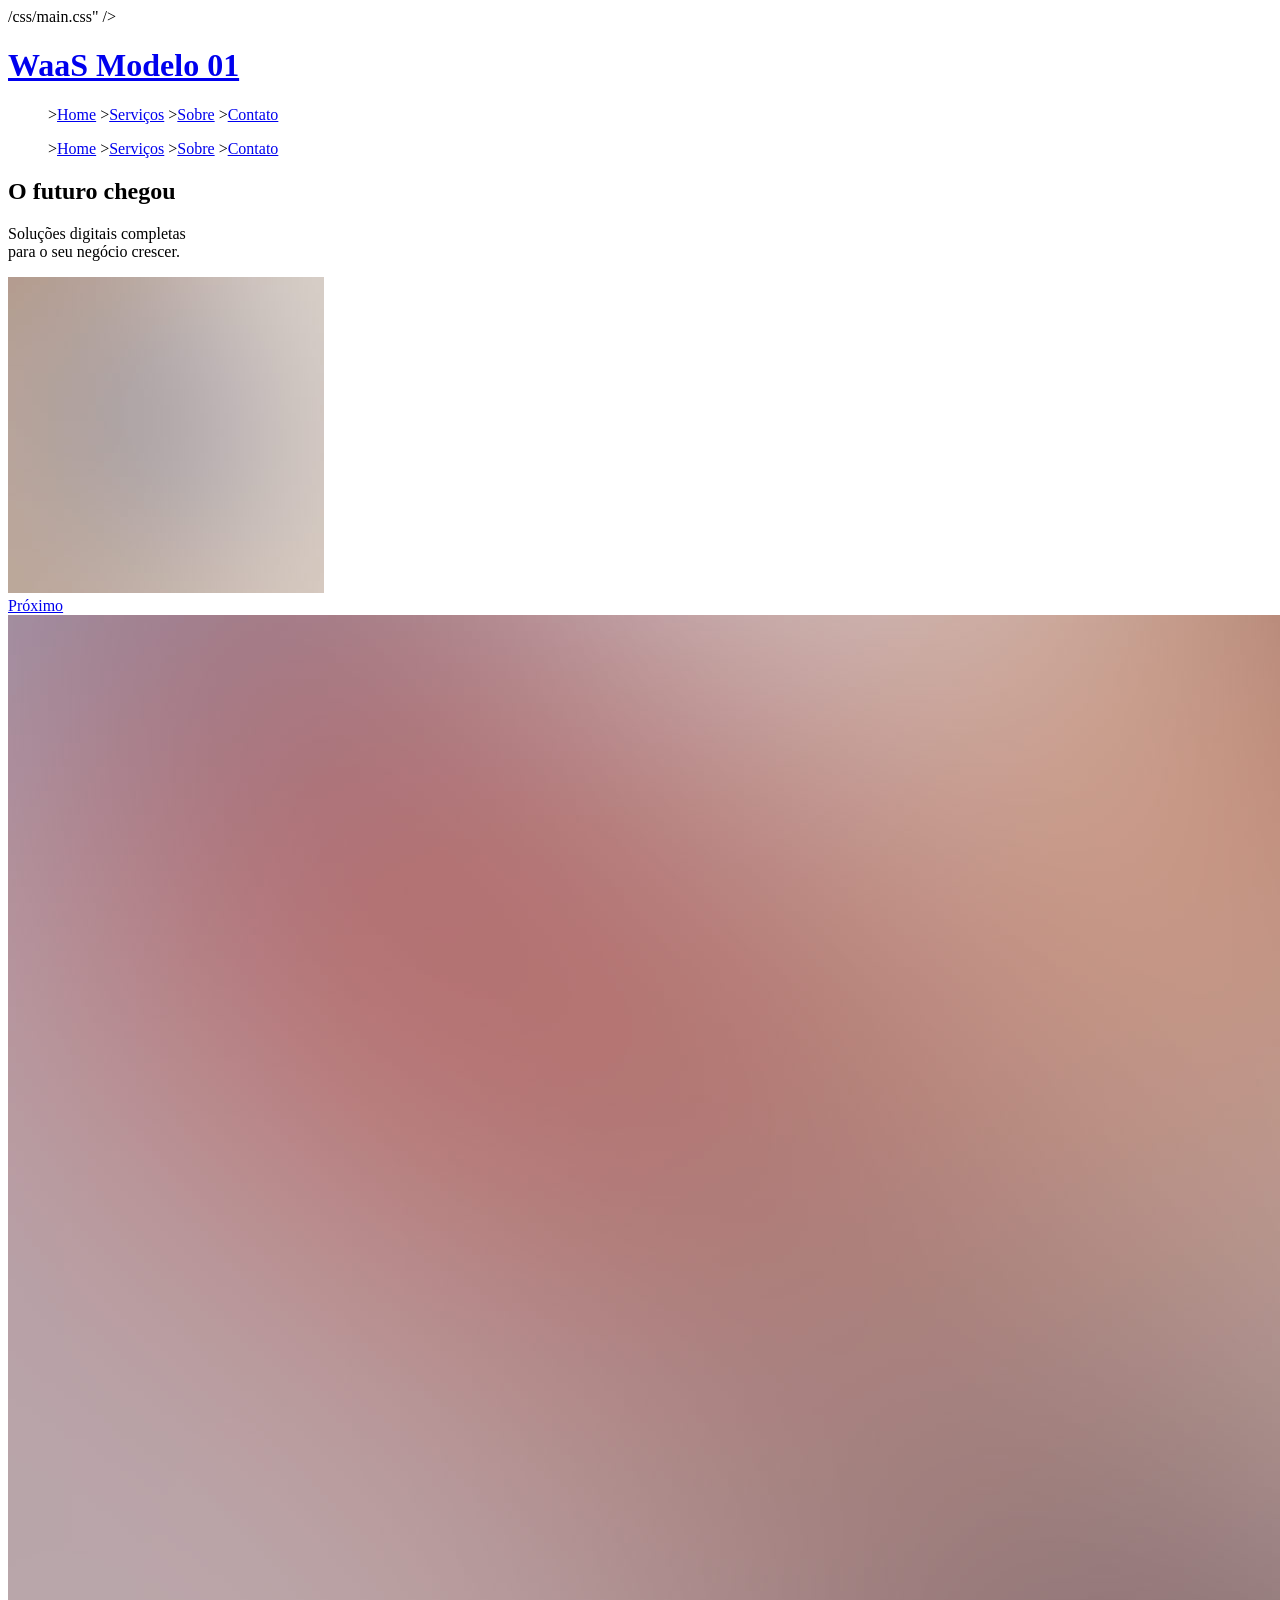
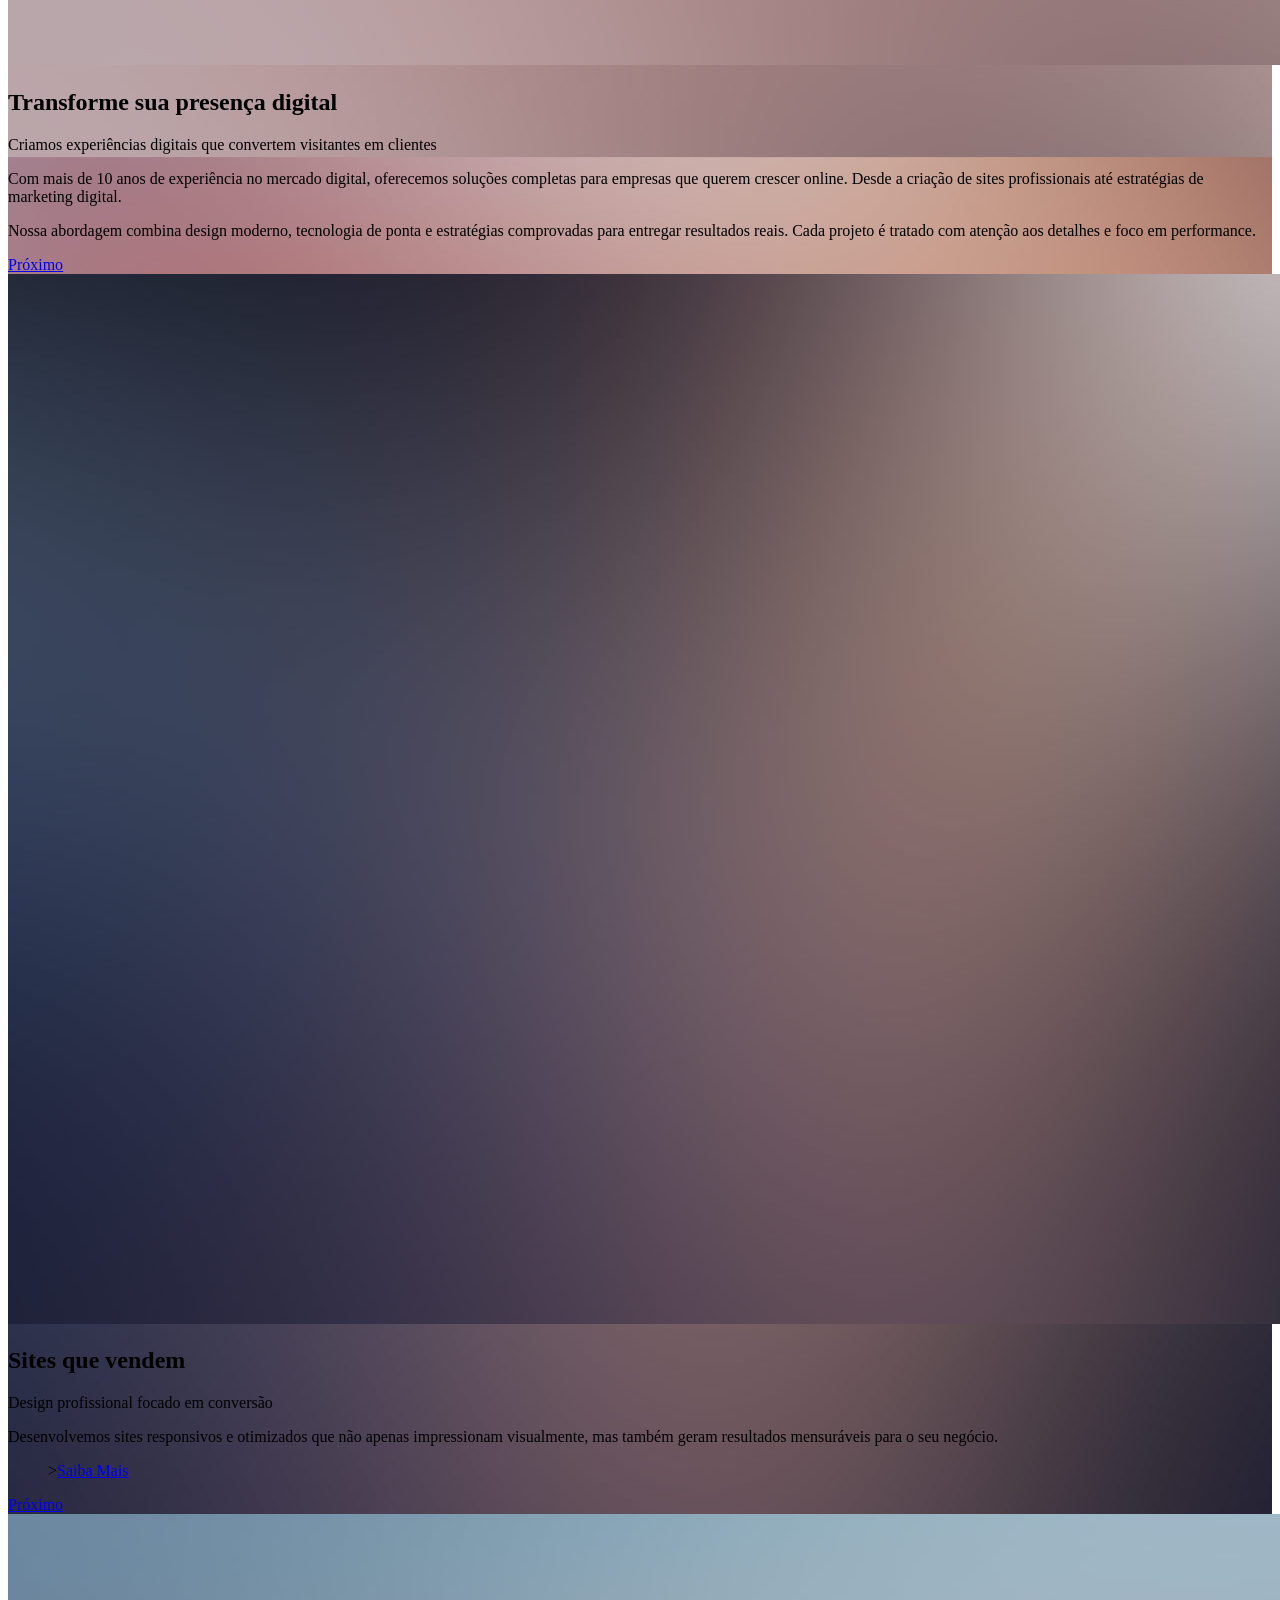
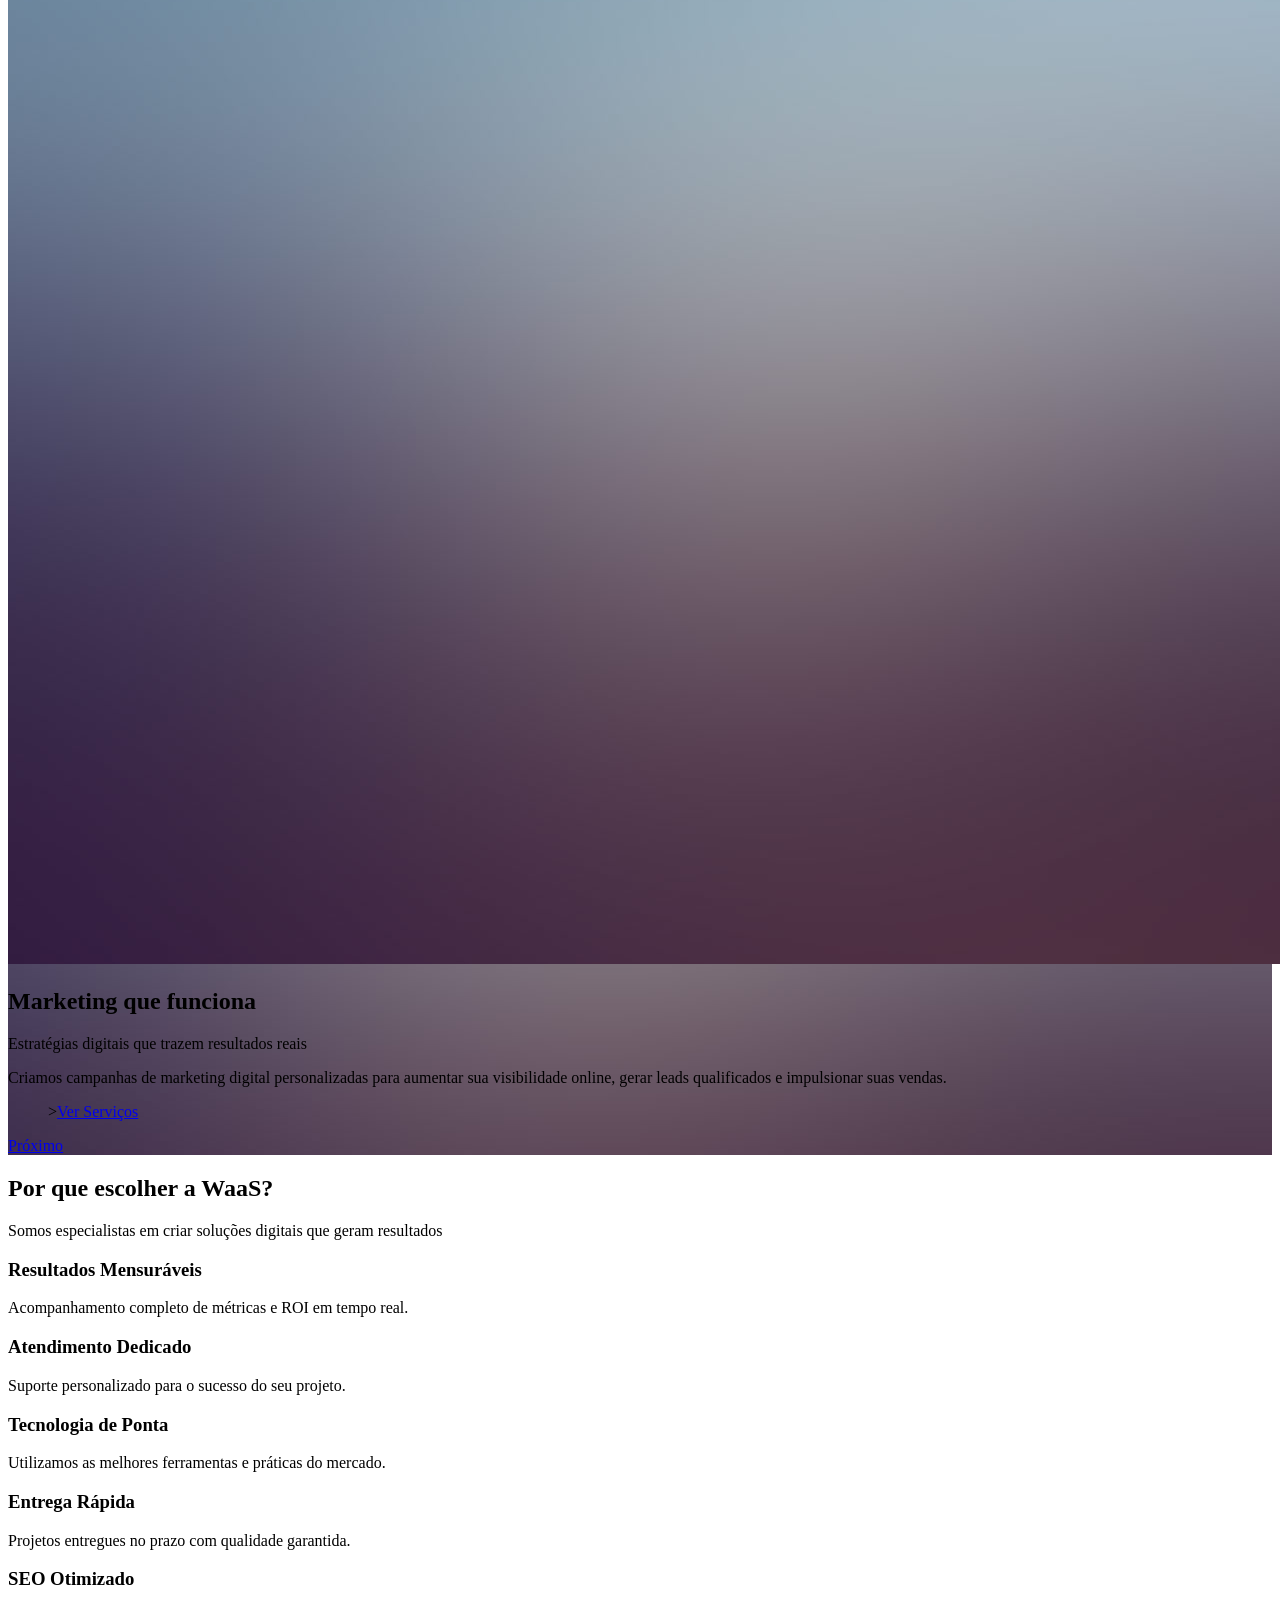
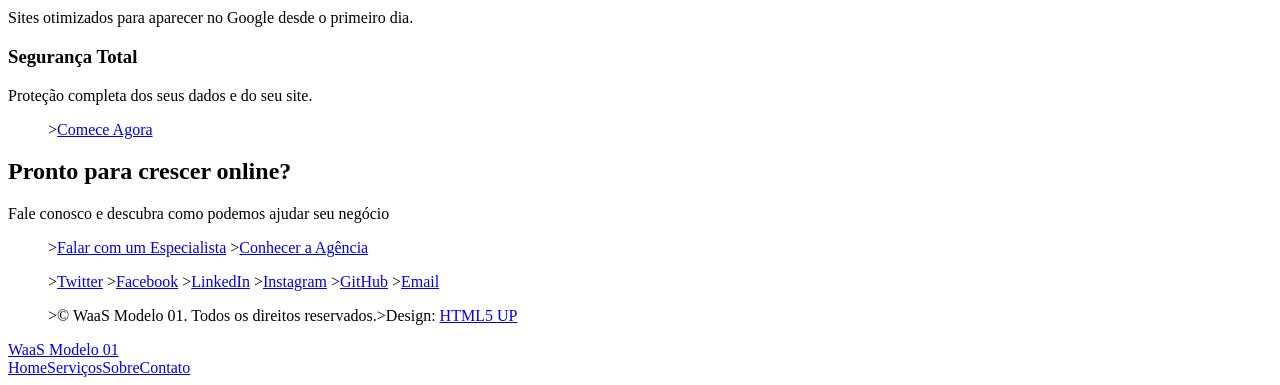
==== commit 8327d5ee: "Update index.html" ====
--- a/index.html
+++ b/index.html
@@ -1,217 +1,314 @@
 <!DOCTYPE HTML>
-<!--
-	Landed by HTML5 UP
-	html5up.net | @ajlkn
-	Free for personal and commercial use under the CCA 3.0 license (html5up.net/license)
--->
-<html>
-	<head>
-		<title>Landed by HTML5 UP</title>
-		<meta charset="utf-8" />
-		<meta name="viewport" content="width=device-width, initial-scale=1, user-scalable=no" />
-		<link rel="stylesheet" href="assets/css/main.css" />
-		<noscript><link rel="stylesheet" href="assets/css/noscript.css" /></noscript>
-	</head>
-	<body class="is-preload landing">
-		<div id="page-wrapper">
-
-			<!-- Header -->
-				<header id="header">
-					<h1 id="logo"><a href="index.html">Landed</a></h1>
-					<nav id="nav">
-						<ul>
-							<li><a href="index.html">Home</a></li>
-							<li>
-								<a href="#">Layouts</a>
-								<ul>
-									<li><a href="left-sidebar.html">Left Sidebar</a></li>
-									<li><a href="right-sidebar.html">Right Sidebar</a></li>
-									<li><a href="no-sidebar.html">No Sidebar</a></li>
-									<li>
-										<a href="#">Submenu</a>
-										<ul>
-											<li><a href="#">Option 1</a></li>
-											<li><a href="#">Option 2</a></li>
-											<li><a href="#">Option 3</a></li>
-											<li><a href="#">Option 4</a></li>
-										</ul>
-									</li>
-								</ul>
-							</li>
-							<li><a href="elements.html">Elements</a></li>
-							<li><a href="#" class="button primary">Sign Up</a></li>
-						</ul>
-					</nav>
-				</header>
-
-			<!-- Banner -->
-				<section id="banner">
-					<div class="content">
-						<header>
-							<h2>The future has landed</h2>
-							<p>And there are no hoverboards or flying cars.<br />
-							Just apps. Lots of mother flipping apps.</p>
-						</header>
-						<span class="image"><img src="images/pic01.jpg" alt="" /></span>
-					</div>
-					<a href="#one" class="goto-next scrolly">Next</a>
-				</section>
-
-			<!-- One -->
-				<section id="one" class="spotlight style1 bottom">
-					<span class="image fit main"><img src="images/pic02.jpg" alt="" /></span>
-					<div class="content">
-						<div class="container">
-							<div class="row">
-								<div class="col-4 col-12-medium">
-									<header>
-										<h2>Odio faucibus ipsum integer consequat</h2>
-										<p>Nascetur eu nibh vestibulum amet gravida nascetur praesent</p>
-									</header>
-								</div>
-								<div class="col-4 col-12-medium">
-									<p>Feugiat accumsan lorem eu ac lorem amet sed accumsan donec.
-									Blandit orci porttitor semper. Arcu phasellus tortor enim mi
-									nisi praesent dolor adipiscing. Integer mi sed nascetur cep aliquet
-									augue varius tempus lobortis porttitor accumsan consequat
-									adipiscing lorem dolor.</p>
-								</div>
-								<div class="col-4 col-12-medium">
-									<p>Morbi enim nascetur et placerat lorem sed iaculis neque ante
-									adipiscing adipiscing metus massa. Blandit orci porttitor semper.
-									Arcu phasellus tortor enim mi mi nisi praesent adipiscing. Integer
-									mi sed nascetur cep aliquet augue varius tempus. Feugiat lorem
-									ipsum dolor nullam.</p>
-								</div>
-							</div>
+<html lang="pt-BR">
+<head>
+	<title>WaaS Modelo Comercial 01</title>
+	<meta charset="utf-8" />
+	<meta name="viewport" content="width=device-width, initial-scale=1, user-scalable=no" />
+	/css/main.css" />
+	<noscript>/css/noscript.css" /></noscript>
+	<style>
+		/* Menu hamburger mobile */
+		#navPanelToggle {
+			display: none;
+		}
+		@media screen and (max-width: 980px) {
+			#nav { display: none; }
+			#navPanelToggle {
+				display: block;
+				position: fixed;
+				top: 1rem;
+				right: 1rem;
+				z-index: 10001;
+				width: 3rem;
+				height: 3rem;
+				cursor: pointer;
+			}
+			#navPanelToggle .toggle {
+				display: block;
+				width: 100%;
+				height: 100%;
+				position: relative;
+			}
+			#navPanelToggle .toggle:before,
+			#navPanelToggle .toggle:after,
+			#navPanelToggle .toggle span {
+				content: '';
+				display: block;
+				position: absolute;
+				left: 0.5rem;
+				right: 0.5rem;
+				height: 3px;
+				background: #fff;
+				transition: all 0.3s ease;
+			}
+			#navPanelToggle .toggle:before { top: 0.75rem; }
+			#navPanelToggle .toggle span { top: 1.35rem; }
+			#navPanelToggle .toggle:after { top: 2rem; }
+			
+			body.navPanel-visible #navPanelToggle .toggle:before { transform: translateY(0.6rem) rotate(45deg); }
+			body.navPanel-visible #navPanelToggle .toggle span { opacity: 0; }
+			body.navPanel-visible #navPanelToggle .toggle:after { transform: translateY(-0.65rem) rotate(-45deg); }
+			
+			#navPanel {
+				position: fixed;
+				top: 0;
+				right: -20rem;
+				width: 20rem;
+				height: 100%;
+				background: rgba(27,31,34,0.98);
+				z-index: 10000;
+				transition: right 0.3s ease;
+				padding: 5rem 2rem 2rem;
+				overflow-y: auto;
+			}
+			body.navPanel-visible #navPanel {
+				right: 0;
+			}
+			#navPanel nav ul {
+				list-style: none;
+				padding: 0;
+			}
+			#navPanel nav ul li {
+				border-bottom: 1px solid rgba(255,255,255,0.1);
+			}
+			#navPanel nav ul li a {
+				display: block;
+				padding: 1rem 0;
+				color: #fff;
+				text-decoration: none;
+				font-weight: 600;
+				letter-spacing: 0.1em;
+				text-transform: uppercase;
+				font-size: 0.9rem;
+			}
+		}
+		
+		/* Header transparente */
+		#header {
+			background: transparent;
+			transition: background 0.3s ease, box-shadow 0.3s ease;
+		}
+		body.scrolled #header {
+			background: rgba(27,31,34,0.95);
+			box-shadow: 0 0 20px rgba(0,0,0,0.5);
+		}
+	</style>
+</head>
+<body class="is-preload landing">
+	<div id="page-wrapper">
+
+		<!-- Header -->
+		<header id="header">
+			<h1 id="logo"><a href="index.html">WaaS Modelo 01</a></h1>
+			<nav id="nav">
+				<ul>
+					><a href="index.html" class="active">Home</a></li>
+					><a href="servicos.html">Serviços</a></li>
+					><a href="sobre.html">Sobre</a></li>
+					><a href="contato.html" class="button primary">Contato</a></li>
+				</ul>
+			</nav>
+		</header>
+
+		<!-- Mobile Nav Toggle -->
+		<a href="#navPanel" id="navPanelToggle">
+			<span class="toggle"><span></span></span>
+		</a>
+
+		<!-- Mobile Nav Panel -->
+		<div id="navPanel">
+			<nav>
+				<ul>
+					><a href="index.html">Home</a></li>
+					><a href="servicos.html">Serviços</a></li>
+					><a href="sobre.html">Sobre</a></li>
+					><a href="contato.html">Contato</a></li>
+				</ul>
+			</nav>
+		</div>
+
+		<!-- Banner -->
+		<section id="banner">
+			<div class="content">
+				<header>
+					<h2>O futuro chegou</h2>
+					<p>Soluções digitais completas<br />
+					para o seu negócio crescer.</p>
+				</header>
+				<span class="image"><img src="images/pic01.jpg" alt="" /></span>
+			</div>
+			<a href="#one" class="goto-next scrolly">Próximo</a>
+		</section>
+
+		<!-- One -->
+		<section id="one" class="spotlight style1 bottom">
+			<span class="image fit main"><img src="images/pic02.jpg" alt="" /></span>
+			<div class="content">
+				<div class="container">
+					<div class="row">
+						<div class="col-4 col-12-medium">
+							<header>
+								<h2>Transforme sua presença digital</h2>
+								<p>Criamos experiências digitais que convertem visitantes em clientes</p>
+							</header>
+						</div>
+						<div class="col-4 col-12-medium">
+							<p>Com mais de 10 anos de experiência no mercado digital, oferecemos soluções completas para empresas que querem crescer online. Desde a criação de sites profissionais até estratégias de marketing digital.</p>
+						</div>
+						<div class="col-4 col-12-medium">
+							<p>Nossa abordagem combina design moderno, tecnologia de ponta e estratégias comprovadas para entregar resultados reais. Cada projeto é tratado com atenção aos detalhes e foco em performance.</p>
 						</div>
 					</div>
-					<a href="#two" class="goto-next scrolly">Next</a>
-				</section>
-
-			<!-- Two -->
-				<section id="two" class="spotlight style2 right">
-					<span class="image fit main"><img src="images/pic03.jpg" alt="" /></span>
-					<div class="content">
-						<header>
-							<h2>Interdum amet non magna accumsan</h2>
-							<p>Nunc commodo accumsan eget id nisi eu col volutpat magna</p>
-						</header>
-						<p>Feugiat accumsan lorem eu ac lorem amet ac arcu phasellus tortor enim mi mi nisi praesent adipiscing. Integer mi sed nascetur cep aliquet augue varius tempus lobortis porttitor lorem et accumsan consequat adipiscing lorem.</p>
-						<ul class="actions">
-							<li><a href="#" class="button">Learn More</a></li>
-						</ul>
+				</div>
+			</div>
+			<a href="#two" class="goto-next scrolly">Próximo</a>
+		</section>
+
+		<!-- Two -->
+		<section id="two" class="spotlight style2 right">
+			<span class="image fit main"><img src="images/pic03.jpg" alt="" /></span>
+			<div class="content">
+				<header>
+					<h2>Sites que vendem</h2>
+					<p>Design profissional focado em conversão</p>
+				</header>
+				<p>Desenvolvemos sites responsivos e otimizados que não apenas impressionam visualmente, mas também geram resultados mensuráveis para o seu negócio.</p>
+				<ul class="actions">
+					><a href="servicos.html" class="button">Saiba Mais</a></li>
+				</ul>
+			</div>
+			<a href="#three" class="goto-next scrolly">Próximo</a>
+		</section>
+
+		<!-- Three -->
+		<section id="three" class="spotlight style3 left">
+			<span class="image fit main bottom"><img src="images/pic04.jpg" alt="" /></span>
+			<div class="content">
+				<header>
+					<h2>Marketing que funciona</h2>
+					<p>Estratégias digitais que trazem resultados reais</p>
+				</header>
+				<p>Criamos campanhas de marketing digital personalizadas para aumentar sua visibilidade online, gerar leads qualificados e impulsionar suas vendas.</p>
+				<ul class="actions">
+					><a href="servicos.html" class="button">Ver Serviços</a></li>
+				</ul>
+			</div>
+			<a href="#four" class="goto-next scrolly">Próximo</a>
+		</section>
+
+		<!-- Four -->
+		<section id="four" class="wrapper style1 special fade-up">
+			<div class="container">
+				<header class="major">
+					<h2>Por que escolher a WaaS?</h2>
+					<p>Somos especialistas em criar soluções digitais que geram resultados</p>
+				</header>
+				<div class="box alt">
+					<div class="row gtr-uniform">
+						<section class="col-4 col-6-medium col-12-xsmall">
+							<span class="icon solid alt major fa-chart-area"></span>
+							<h3>Resultados Mensuráveis</h3>
+							<p>Acompanhamento completo de métricas e ROI em tempo real.</p>
+						</section>
+						<section class="col-4 col-6-medium col-12-xsmall">
+							<span class="icon solid alt major fa-comment"></span>
+							<h3>Atendimento Dedicado</h3>
+							<p>Suporte personalizado para o sucesso do seu projeto.</p>
+						</section>
+						<section class="col-4 col-6-medium col-12-xsmall">
+							<span class="icon solid alt major fa-flask"></span>
+							<h3>Tecnologia de Ponta</h3>
+							<p>Utilizamos as melhores ferramentas e práticas do mercado.</p>
+						</section>
+						<section class="col-4 col-6-medium col-12-xsmall">
+							<span class="icon solid alt major fa-paper-plane"></span>
+							<h3>Entrega Rápida</h3>
+							<p>Projetos entregues no prazo com qualidade garantida.</p>
+						</section>
+						<section class="col-4 col-6-medium col-12-xsmall">
+							<span class="icon solid alt major fa-file"></span>
+							<h3>SEO Otimizado</h3>
+							<p>Sites otimizados para aparecer no Google desde o primeiro dia.</p>
+						</section>
+						<section class="col-4 col-6-medium col-12-xsmall">
+							<span class="icon solid alt major fa-lock"></span>
+							<h3>Segurança Total</h3>
+							<p>Proteção completa dos seus dados e do seu site.</p>
+						</section>
 					</div>
-					<a href="#three" class="goto-next scrolly">Next</a>
-				</section>
-
-			<!-- Three -->
-				<section id="three" class="spotlight style3 left">
-					<span class="image fit main bottom"><img src="images/pic04.jpg" alt="" /></span>
-					<div class="content">
-						<header>
-							<h2>Interdum felis blandit praesent sed augue</h2>
-							<p>Accumsan integer ultricies aliquam vel massa sapien phasellus</p>
-						</header>
-						<p>Feugiat accumsan lorem eu ac lorem amet ac arcu phasellus tortor enim mi mi nisi praesent adipiscing. Integer mi sed nascetur cep aliquet augue varius tempus lobortis porttitor lorem et accumsan consequat adipiscing lorem.</p>
-						<ul class="actions">
-							<li><a href="#" class="button">Learn More</a></li>
-						</ul>
-					</div>
-					<a href="#four" class="goto-next scrolly">Next</a>
-				</section>
-
-			<!-- Four -->
-				<section id="four" class="wrapper style1 special fade-up">
-					<div class="container">
-						<header class="major">
-							<h2>Accumsan sed tempus adipiscing blandit</h2>
-							<p>Iaculis ac volutpat vis non enim gravida nisi faucibus posuere arcu consequat</p>
-						</header>
-						<div class="box alt">
-							<div class="row gtr-uniform">
-								<section class="col-4 col-6-medium col-12-xsmall">
-									<span class="icon solid alt major fa-chart-area"></span>
-									<h3>Ipsum sed commodo</h3>
-									<p>Feugiat accumsan lorem eu ac lorem amet accumsan donec. Blandit orci porttitor.</p>
-								</section>
-								<section class="col-4 col-6-medium col-12-xsmall">
-									<span class="icon solid alt major fa-comment"></span>
-									<h3>Eleifend lorem ornare</h3>
-									<p>Feugiat accumsan lorem eu ac lorem amet accumsan donec. Blandit orci porttitor.</p>
-								</section>
-								<section class="col-4 col-6-medium col-12-xsmall">
-									<span class="icon solid alt major fa-flask"></span>
-									<h3>Cubilia cep lobortis</h3>
-									<p>Feugiat accumsan lorem eu ac lorem amet accumsan donec. Blandit orci porttitor.</p>
-								</section>
-								<section class="col-4 col-6-medium col-12-xsmall">
-									<span class="icon solid alt major fa-paper-plane"></span>
-									<h3>Non semper interdum</h3>
-									<p>Feugiat accumsan lorem eu ac lorem amet accumsan donec. Blandit orci porttitor.</p>
-								</section>
-								<section class="col-4 col-6-medium col-12-xsmall">
-									<span class="icon solid alt major fa-file"></span>
-									<h3>Odio laoreet accumsan</h3>
-									<p>Feugiat accumsan lorem eu ac lorem amet accumsan donec. Blandit orci porttitor.</p>
-								</section>
-								<section class="col-4 col-6-medium col-12-xsmall">
-									<span class="icon solid alt major fa-lock"></span>
-									<h3>Massa arcu accumsan</h3>
-									<p>Feugiat accumsan lorem eu ac lorem amet accumsan donec. Blandit orci porttitor.</p>
-								</section>
-							</div>
-						</div>
-						<footer class="major">
-							<ul class="actions special">
-								<li><a href="#" class="button">Magna sed feugiat</a></li>
-							</ul>
-						</footer>
-					</div>
-				</section>
-
-			<!-- Five -->
-				<section id="five" class="wrapper style2 special fade">
-					<div class="container">
-						<header>
-							<h2>Magna faucibus lorem diam</h2>
-							<p>Ante metus praesent faucibus ante integer id accumsan eleifend</p>
-						</header>
-						<form method="post" action="#" class="cta">
-							<div class="row gtr-uniform gtr-50">
-								<div class="col-8 col-12-xsmall"><input type="email" name="email" id="email" placeholder="Your Email Address" /></div>
-								<div class="col-4 col-12-xsmall"><input type="submit" value="Get Started" class="fit primary" /></div>
-							</div>
-						</form>
-					</div>
-				</section>
-
-			<!-- Footer -->
-				<footer id="footer">
-					<ul class="icons">
-						<li><a href="#" class="icon brands alt fa-twitter"><span class="label">Twitter</span></a></li>
-						<li><a href="#" class="icon brands alt fa-facebook-f"><span class="label">Facebook</span></a></li>
-						<li><a href="#" class="icon brands alt fa-linkedin-in"><span class="label">LinkedIn</span></a></li>
-						<li><a href="#" class="icon brands alt fa-instagram"><span class="label">Instagram</span></a></li>
-						<li><a href="#" class="icon brands alt fa-github"><span class="label">GitHub</span></a></li>
-						<li><a href="#" class="icon solid alt fa-envelope"><span class="label">Email</span></a></li>
-					</ul>
-					<ul class="copyright">
-						<li>&copy; Untitled. All rights reserved.</li><li>Design: <a href="http://html5up.net">HTML5 UP</a></li>
+				</div>
+				<footer class="major">
+					<ul class="actions special">
+						><a href="contato.html" class="button">Comece Agora</a></li>
 					</ul>
 				</footer>
-
-		</div>
-
-		<!-- Scripts -->
-			<script src="assets/js/jquery.min.js"></script>
-			<script src="assets/js/jquery.scrolly.min.js"></script>
-			<script src="assets/js/jquery.dropotron.min.js"></script>
-			<script src="assets/js/jquery.scrollex.min.js"></script>
-			<script src="assets/js/browser.min.js"></script>
-			<script src="assets/js/breakpoints.min.js"></script>
-			<script src="assets/js/util.js"></script>
-			<script src="assets/js/main.js"></script>
-
-	</body>
-</html>+			</div>
+		</section>
+
+		<!-- Five -->
+		<section id="five" class="wrapper style2 special fade">
+			<div class="container">
+				<header>
+					<h2>Pronto para crescer online?</h2>
+					<p>Fale conosco e descubra como podemos ajudar seu negócio</p>
+				</header>
+				<ul class="actions special">
+					><a href="contato.html" class="button fit primary">Falar com um Especialista</a></li>
+					><a href="sobre.html" class="button fit">Conhecer a Agência</a></li>
+				</ul>
+			</div>
+		</section>
+
+		<!-- Footer -->
+		<footer id="footer">
+			<ul class="icons">
+				><a href="#" class="icon brands alt fa-twitter"><span class="label">Twitter</span></a></li>
+				><a href="#" class="icon brands alt fa-facebook-f"><span class="label">Facebook</span></a></li>
+				><a href="#" class="icon brands alt fa-linkedin-in"><span class="label">LinkedIn</span></a></li>
+				><a href="#" class="icon brands alt fa-instagram"><span class="label">Instagram</span></a></li>
+				><a href="#" class="icon brands alt fa-github"><span class="label">GitHub</span></a></li>
+				><a href="#" class="icon solid alt fa-envelope"><span class="label">Email</span></a></li>
+			</ul>
+			<ul class="copyright">
+				>&copy; WaaS Modelo 01. Todos os direitos reservados.</li>>Design: <a href="http://html5up.net">HTML5 UP</a></li>
+			</ul>
+		</footer>
+
+	</div>
+
+	<!-- Scripts -->
+	<script src="assets/js/jquery.min.js"></script>
+	<script src="assets/js/jquery.scrolly.min.js"></script>
+	<script src="assets/js/jquery.dropotron.min.js"></script>
+	<script src="assets/js/jquery.scrollex.min.js"></script>
+	<script src="assets/js/browser.min.js"></script>
+	<script src="assets/js/breakpoints.min.js"></script>
+	<script src="assets/js/util.js"></script>
+	<script src="assets/js/main.js"></script>
+	
+	<script>
+		// Header transparente no scroll
+		window.addEventListener('scroll', function() {
+			if (window.scrollY > 100) {
+				document.body.classList.add('scrolled');
+			} else {
+				document.body.classList.remove('scrolled');
+			}
+		});
+		
+		// Mobile menu toggle
+		document.getElementById('navPanelToggle').addEventListener('click', function(e) {
+			e.preventDefault();
+			document.body.classList.toggle('navPanel-visible');
+		});
+		
+		// Fechar menu ao clicar em link
+		document.querySelectorAll('#navPanel a').forEach(function(link) {
+			link.addEventListener('click', function() {
+				document.body.classList.remove('navPanel-visible');
+			});
+		});
+	</script>
+
+</body>
+</html>
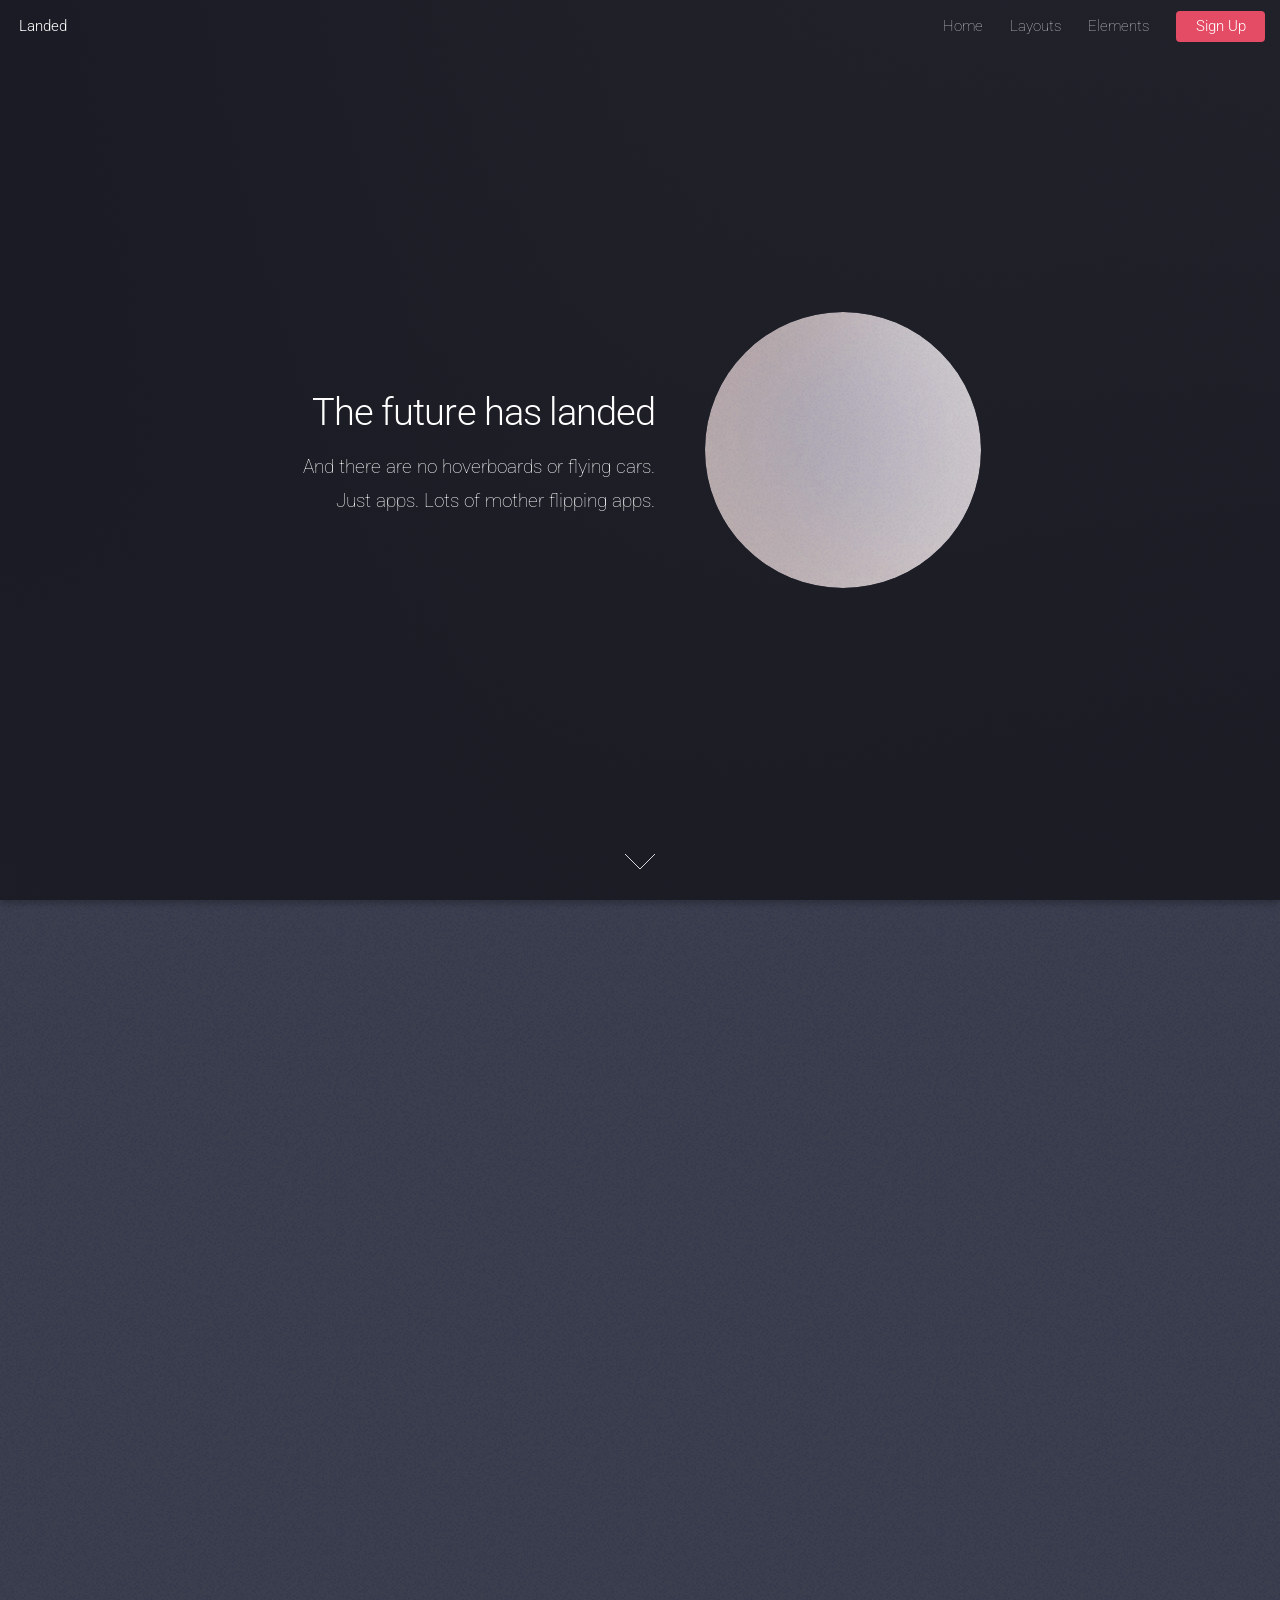
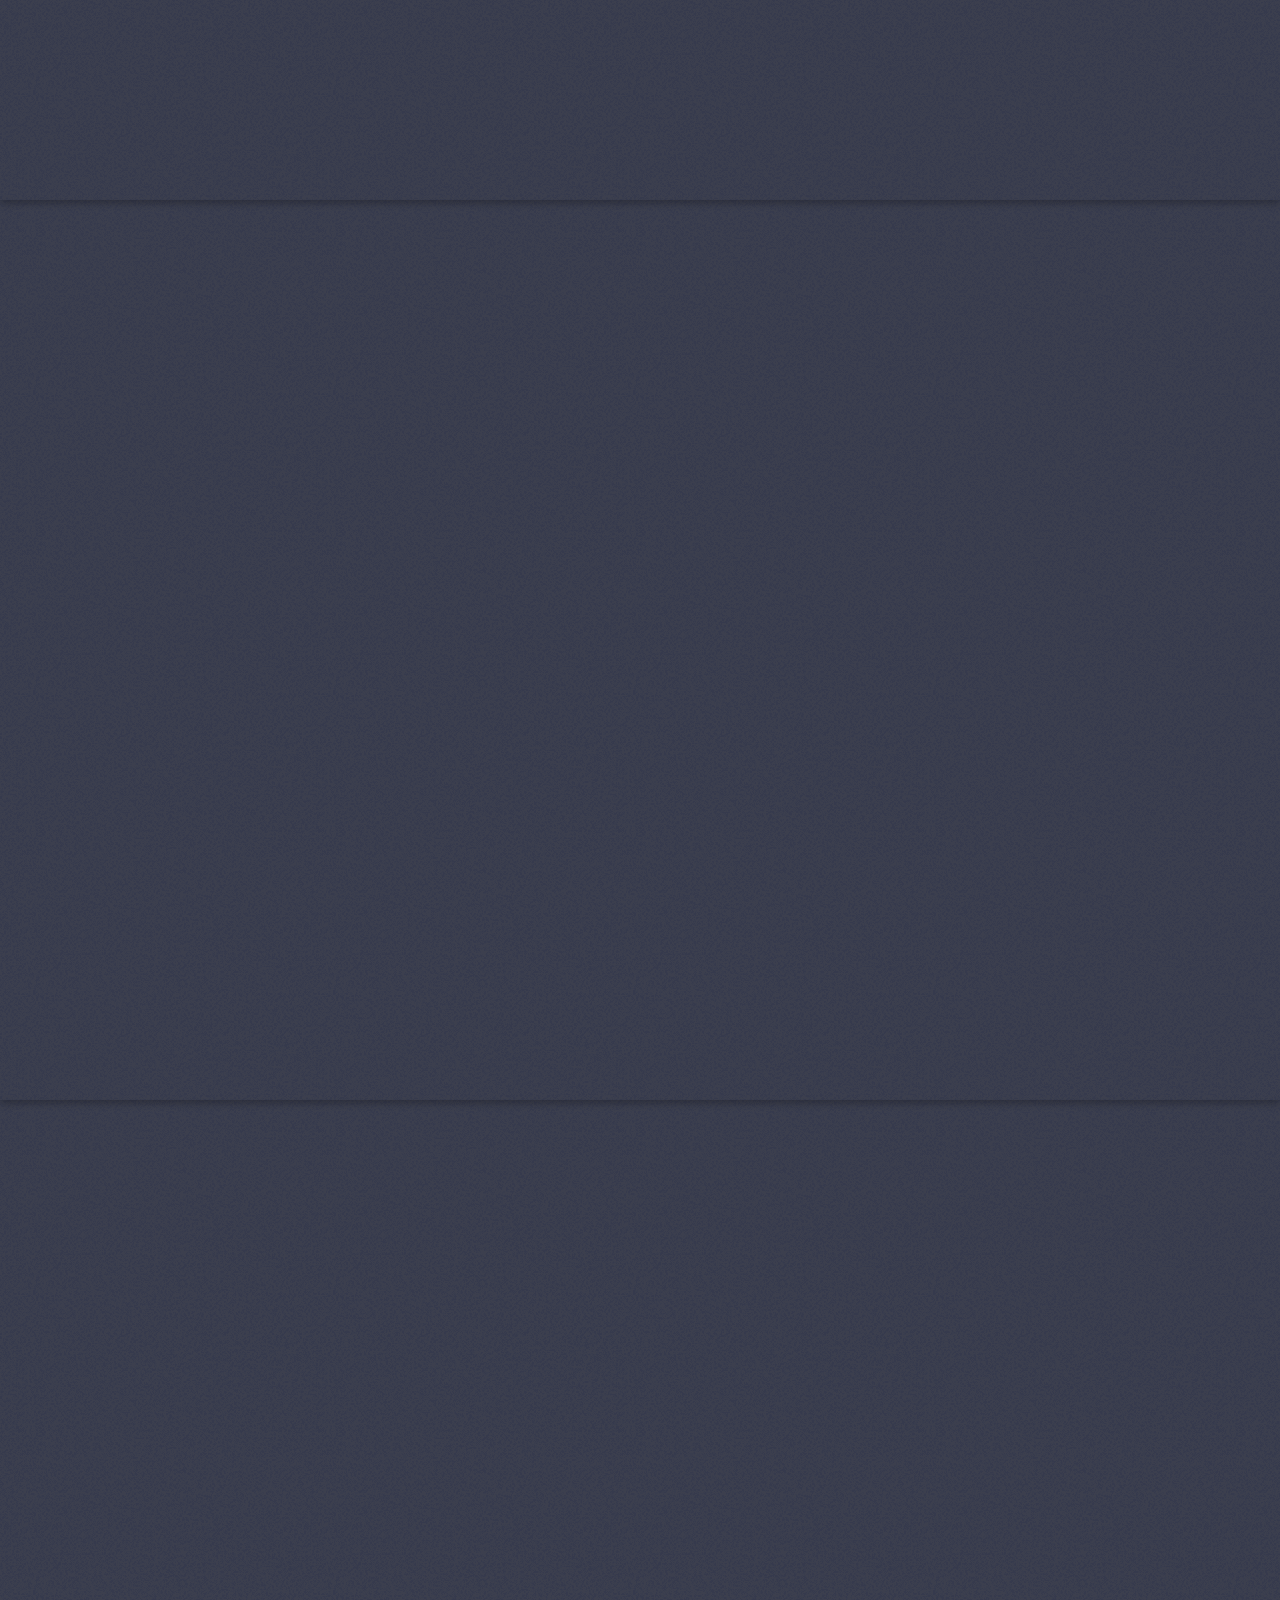
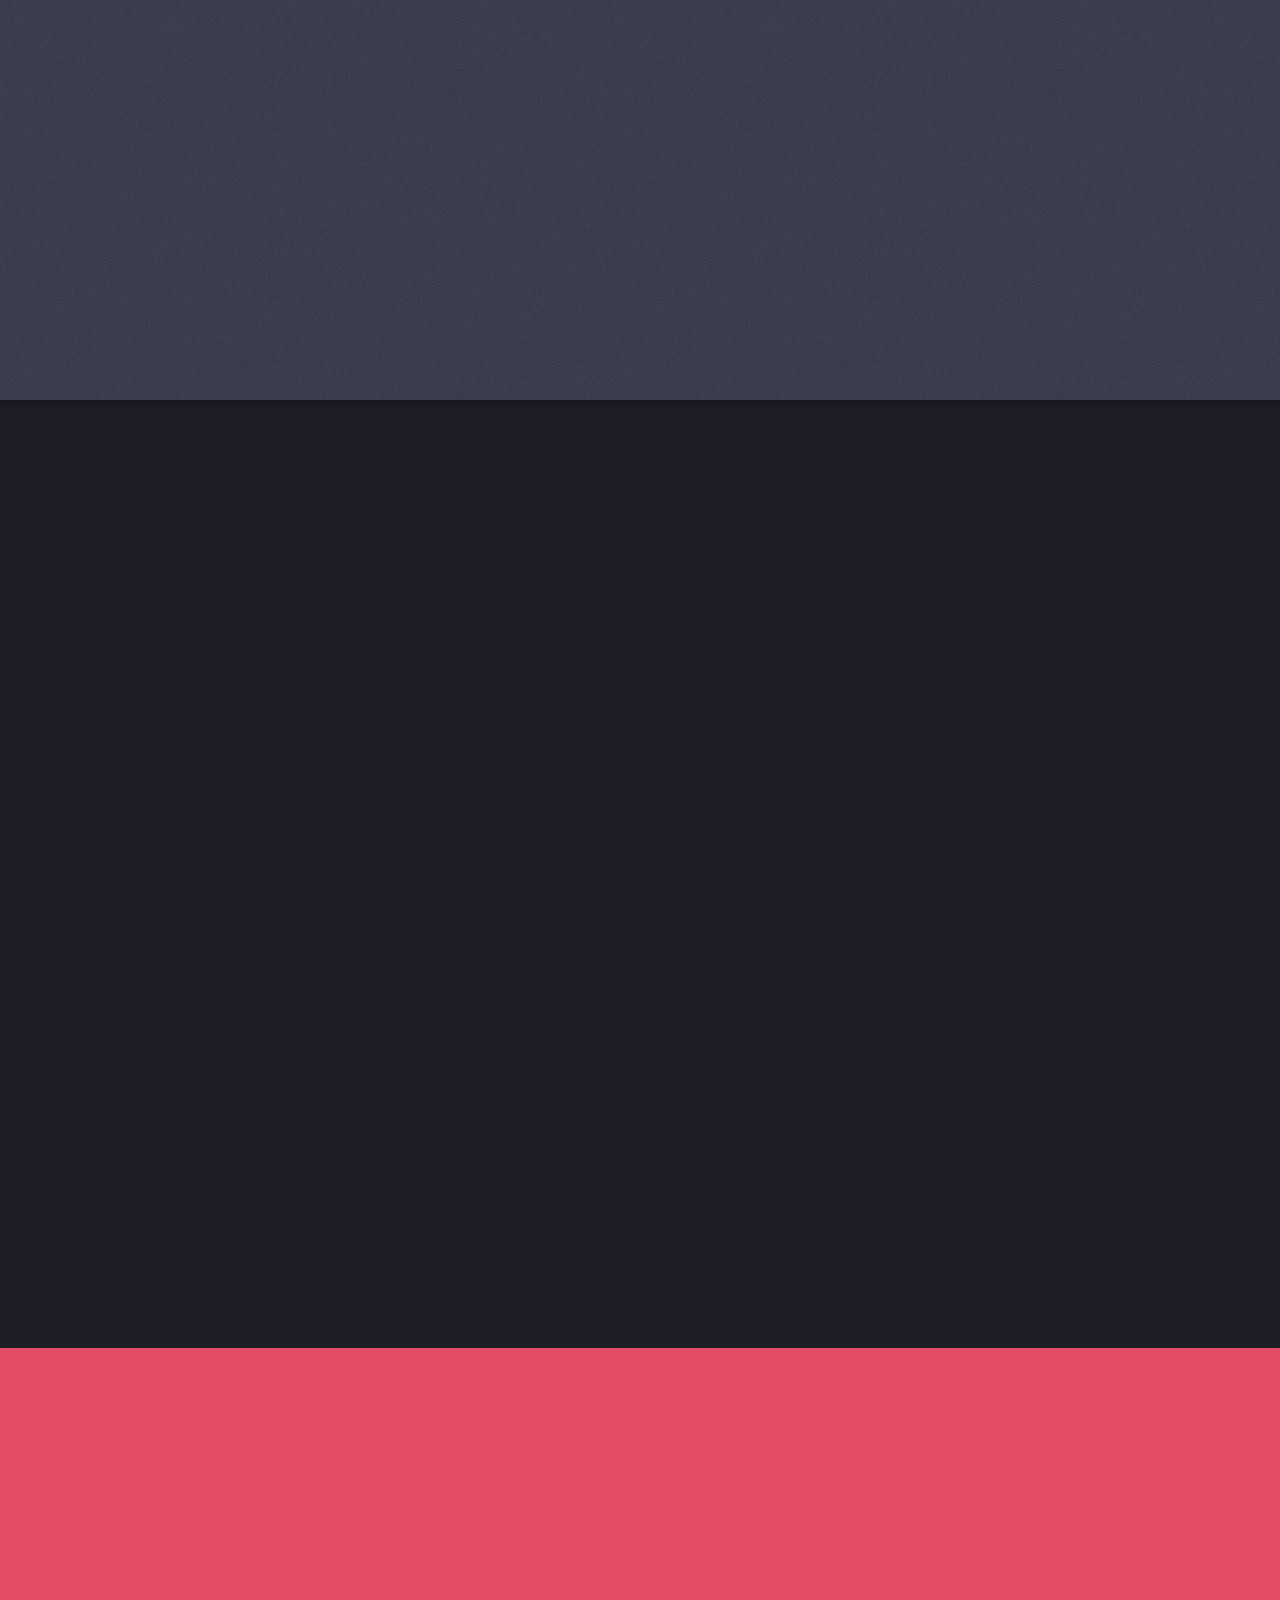
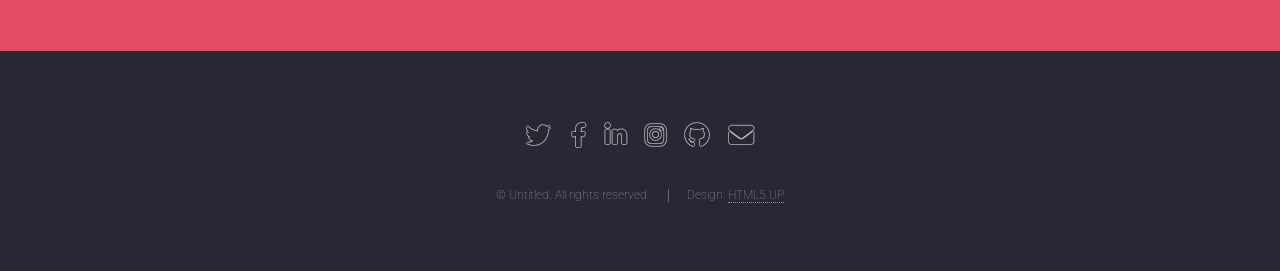
==== commit d5ba7400: "Fix: Restaurar index.html funcionando (CSS quebrado corrigido)" ====
--- a/index.html
+++ b/index.html
@@ -1,116 +1,55 @@
 <!DOCTYPE HTML>
-<html lang="pt-BR">
-<head>
-	<title>WaaS Modelo Comercial 01</title>
-	<meta charset="utf-8" />
-	<meta name="viewport" content="width=device-width, initial-scale=1, user-scalable=no" />
-	/css/main.css" />
-	<noscript>/css/noscript.css" /></noscript>
-	<style>
-		/* Menu hamburger mobile */
-		#navPanelToggle {
-			display: none;
-		}
-		@media screen and (max-width: 980px) {
-			#nav { display: none; }
-			#navPanelToggle {
-				display: block;
-				position: fixed;
-				top: 1rem;
-				right: 1rem;
-				z-index: 10001;
-				width: 3rem;
-				height: 3rem;
-				cursor: pointer;
-			}
-			#navPanelToggle .toggle {
-				display: block;
-				width: 100%;
-				height: 100%;
-				position: relative;
-			}
-			#navPanelToggle .toggle:before,
-			#navPanelToggle .toggle:after,
-			#navPanelToggle .toggle span {
-				content: '';
-				display: block;
-				position: absolute;
-				left: 0.5rem;
-				right: 0.5rem;
-				height: 3px;
-				background: #fff;
-				transition: all 0.3s ease;
-			}
-			#navPanelToggle .toggle:before { top: 0.75rem; }
-			#navPanelToggle .toggle span { top: 1.35rem; }
-			#navPanelToggle .toggle:after { top: 2rem; }
-			
-			body.navPanel-visible #navPanelToggle .toggle:before { transform: translateY(0.6rem) rotate(45deg); }
-			body.navPanel-visible #navPanelToggle .toggle span { opacity: 0; }
-			body.navPanel-visible #navPanelToggle .toggle:after { transform: translateY(-0.65rem) rotate(-45deg); }
-			
-			#navPanel {
-				position: fixed;
-				top: 0;
-				right: -20rem;
-				width: 20rem;
-				height: 100%;
-				background: rgba(27,31,34,0.98);
-				z-index: 10000;
-				transition: right 0.3s ease;
-				padding: 5rem 2rem 2rem;
-				overflow-y: auto;
-			}
-			body.navPanel-visible #navPanel {
-				right: 0;
-			}
-			#navPanel nav ul {
-				list-style: none;
-				padding: 0;
-			}
-			#navPanel nav ul li {
-				border-bottom: 1px solid rgba(255,255,255,0.1);
-			}
-			#navPanel nav ul li a {
-				display: block;
-				padding: 1rem 0;
-				color: #fff;
-				text-decoration: none;
-				font-weight: 600;
-				letter-spacing: 0.1em;
-				text-transform: uppercase;
-				font-size: 0.9rem;
-			}
-		}
-		
-		/* Header transparente */
-		#header {
-			background: transparent;
-			transition: background 0.3s ease, box-shadow 0.3s ease;
-		}
-		body.scrolled #header {
-			background: rgba(27,31,34,0.95);
-			box-shadow: 0 0 20px rgba(0,0,0,0.5);
-		}
-	</style>
-</head>
-<body class="is-preload landing">
-	<div id="page-wrapper">
-
-		<!-- Header -->
-		<header id="header">
-			<h1 id="logo"><a href="index.html">WaaS Modelo 01</a></h1>
-			<nav id="nav">
-				<ul>
-					><a href="index.html" class="active">Home</a></li>
-					><a href="servicos.html">Serviços</a></li>
-					><a href="sobre.html">Sobre</a></li>
-					><a href="contato.html" class="button primary">Contato</a></li>
-				</ul>
-			</nav>
-		</header>
-
-		<!-- Mobile Nav Toggle -->
+<!--
+	Landed by HTML5 UP
+	html5up.net | @ajlkn
+	Free for personal and commercial use under the CCA 3.0 license (html5up.net/license)
+-->
+<html>
+	<head>
+		<title>Landed by HTML5 UP</title>
+		<meta charset="utf-8" />
+		<meta name="viewport" content="width=device-width, initial-scale=1, user-scalable=no" />
+		<link rel="stylesheet" href="assets/css/main.css" />
+		<noscript><link rel="stylesheet" href="assets/css/noscript.css" /></noscript>
+				<link rel="stylesheet" href="assets/css/custom.css" />
+	</head>
+	<body class="is-preload landing">
+		<div id="page-wrapper">
+
+			<!-- Header -->
+				<header id="header">
+					<h1 id="logo"><a href="index.html">Landed</a></h1>
+					<nav id="nav">
+						<ul>
+							<li><a href="index.html">Home</a></li>
+							<li>
+								<a href="#">Layouts</a>
+								<ul>
+									<li><a href="left-sidebar.html">Left Sidebar</a></li>
+									<li><a href="right-sidebar.html">Right Sidebar</a></li>
+									<li><a href="no-sidebar.html">No Sidebar</a></li>
+									<li>
+										<a href="#">Submenu</a>
+										<ul>
+											<li><a href="#">Option 1</a></li>
+											<li><a href="#">Option 2</a></li>
+											<li><a href="#">Option 3</a></li>
+											<li><a href="#">Option 4</a></li>
+										</ul>
+									</li>
+								</ul>
+							</li>
+							<li><a href="elements.html">Elements</a></li>
+							<li><a href="#" class="button primary">Sign Up</a></li>
+						</ul>
+					</nav>
+				</header>
+
+			<!-- Banner -->
+				<section id="banner">
+					<div class="content">
+
+								<!-- Mobile Nav Toggle -->
 		<a href="#navPanel" id="navPanelToggle">
 			<span class="toggle"><span></span></span>
 		</a>
@@ -119,196 +58,182 @@
 		<div id="navPanel">
 			<nav>
 				<ul>
-					><a href="index.html">Home</a></li>
-					><a href="servicos.html">Serviços</a></li>
-					><a href="sobre.html">Sobre</a></li>
-					><a href="contato.html">Contato</a></li>
+					<li><a href="index.html">Home</a></li>
+					<li><a href="servicos.html">Serviços</a></li>
+					<li><a href="sobre.html">Sobre</a></li>
+					<li><a href="contato.html">Contato</a></li>
 				</ul>
 			</nav>
 		</div>
 
-		<!-- Banner -->
-		<section id="banner">
-			<div class="content">
-				<header>
-					<h2>O futuro chegou</h2>
-					<p>Soluções digitais completas<br />
-					para o seu negócio crescer.</p>
-				</header>
-				<span class="image"><img src="images/pic01.jpg" alt="" /></span>
-			</div>
-			<a href="#one" class="goto-next scrolly">Próximo</a>
-		</section>
-
-		<!-- One -->
-		<section id="one" class="spotlight style1 bottom">
-			<span class="image fit main"><img src="images/pic02.jpg" alt="" /></span>
-			<div class="content">
-				<div class="container">
-					<div class="row">
-						<div class="col-4 col-12-medium">
-							<header>
-								<h2>Transforme sua presença digital</h2>
-								<p>Criamos experiências digitais que convertem visitantes em clientes</p>
-							</header>
+		<!-- Overlay para menu mobile -->
+		<div id="navPanel-overlay"></div>
+						<header>
+							<h2>The future has landed</h2>
+							<p>And there are no hoverboards or flying cars.<br />
+							Just apps. Lots of mother flipping apps.</p>
+						</header>
+						<span class="image"><img src="images/pic01.jpg" alt="" /></span>
+					</div>
+					<a href="#one" class="goto-next scrolly">Next</a>
+				</section>
+
+			<!-- One -->
+				<section id="one" class="spotlight style1 bottom">
+					<span class="image fit main"><img src="images/pic02.jpg" alt="" /></span>
+					<div class="content">
+						<div class="container">
+							<div class="row">
+								<div class="col-4 col-12-medium">
+									<header>
+										<h2>Odio faucibus ipsum integer consequat</h2>
+										<p>Nascetur eu nibh vestibulum amet gravida nascetur praesent</p>
+									</header>
+								</div>
+								<div class="col-4 col-12-medium">
+									<p>Feugiat accumsan lorem eu ac lorem amet sed accumsan donec.
+									Blandit orci porttitor semper. Arcu phasellus tortor enim mi
+									nisi praesent dolor adipiscing. Integer mi sed nascetur cep aliquet
+									augue varius tempus lobortis porttitor accumsan consequat
+									adipiscing lorem dolor.</p>
+								</div>
+								<div class="col-4 col-12-medium">
+									<p>Morbi enim nascetur et placerat lorem sed iaculis neque ante
+									adipiscing adipiscing metus massa. Blandit orci porttitor semper.
+									Arcu phasellus tortor enim mi mi nisi praesent adipiscing. Integer
+									mi sed nascetur cep aliquet augue varius tempus. Feugiat lorem
+									ipsum dolor nullam.</p>
+								</div>
+							</div>
 						</div>
-						<div class="col-4 col-12-medium">
-							<p>Com mais de 10 anos de experiência no mercado digital, oferecemos soluções completas para empresas que querem crescer online. Desde a criação de sites profissionais até estratégias de marketing digital.</p>
+					</div>
+					<a href="#two" class="goto-next scrolly">Next</a>
+				</section>
+
+			<!-- Two -->
+				<section id="two" class="spotlight style2 right">
+					<span class="image fit main"><img src="images/pic03.jpg" alt="" /></span>
+					<div class="content">
+						<header>
+							<h2>Interdum amet non magna accumsan</h2>
+							<p>Nunc commodo accumsan eget id nisi eu col volutpat magna</p>
+						</header>
+						<p>Feugiat accumsan lorem eu ac lorem amet ac arcu phasellus tortor enim mi mi nisi praesent adipiscing. Integer mi sed nascetur cep aliquet augue varius tempus lobortis porttitor lorem et accumsan consequat adipiscing lorem.</p>
+						<ul class="actions">
+							<li><a href="#" class="button">Learn More</a></li>
+						</ul>
+					</div>
+					<a href="#three" class="goto-next scrolly">Next</a>
+				</section>
+
+			<!-- Three -->
+				<section id="three" class="spotlight style3 left">
+					<span class="image fit main bottom"><img src="images/pic04.jpg" alt="" /></span>
+					<div class="content">
+						<header>
+							<h2>Interdum felis blandit praesent sed augue</h2>
+							<p>Accumsan integer ultricies aliquam vel massa sapien phasellus</p>
+						</header>
+						<p>Feugiat accumsan lorem eu ac lorem amet ac arcu phasellus tortor enim mi mi nisi praesent adipiscing. Integer mi sed nascetur cep aliquet augue varius tempus lobortis porttitor lorem et accumsan consequat adipiscing lorem.</p>
+						<ul class="actions">
+							<li><a href="#" class="button">Learn More</a></li>
+						</ul>
+					</div>
+					<a href="#four" class="goto-next scrolly">Next</a>
+				</section>
+
+			<!-- Four -->
+				<section id="four" class="wrapper style1 special fade-up">
+					<div class="container">
+						<header class="major">
+							<h2>Accumsan sed tempus adipiscing blandit</h2>
+							<p>Iaculis ac volutpat vis non enim gravida nisi faucibus posuere arcu consequat</p>
+						</header>
+						<div class="box alt">
+							<div class="row gtr-uniform">
+								<section class="col-4 col-6-medium col-12-xsmall">
+									<span class="icon solid alt major fa-chart-area"></span>
+									<h3>Ipsum sed commodo</h3>
+									<p>Feugiat accumsan lorem eu ac lorem amet accumsan donec. Blandit orci porttitor.</p>
+								</section>
+								<section class="col-4 col-6-medium col-12-xsmall">
+									<span class="icon solid alt major fa-comment"></span>
+									<h3>Eleifend lorem ornare</h3>
+									<p>Feugiat accumsan lorem eu ac lorem amet accumsan donec. Blandit orci porttitor.</p>
+								</section>
+								<section class="col-4 col-6-medium col-12-xsmall">
+									<span class="icon solid alt major fa-flask"></span>
+									<h3>Cubilia cep lobortis</h3>
+									<p>Feugiat accumsan lorem eu ac lorem amet accumsan donec. Blandit orci porttitor.</p>
+								</section>
+								<section class="col-4 col-6-medium col-12-xsmall">
+									<span class="icon solid alt major fa-paper-plane"></span>
+									<h3>Non semper interdum</h3>
+									<p>Feugiat accumsan lorem eu ac lorem amet accumsan donec. Blandit orci porttitor.</p>
+								</section>
+								<section class="col-4 col-6-medium col-12-xsmall">
+									<span class="icon solid alt major fa-file"></span>
+									<h3>Odio laoreet accumsan</h3>
+									<p>Feugiat accumsan lorem eu ac lorem amet accumsan donec. Blandit orci porttitor.</p>
+								</section>
+								<section class="col-4 col-6-medium col-12-xsmall">
+									<span class="icon solid alt major fa-lock"></span>
+									<h3>Massa arcu accumsan</h3>
+									<p>Feugiat accumsan lorem eu ac lorem amet accumsan donec. Blandit orci porttitor.</p>
+								</section>
+							</div>
 						</div>
-						<div class="col-4 col-12-medium">
-							<p>Nossa abordagem combina design moderno, tecnologia de ponta e estratégias comprovadas para entregar resultados reais. Cada projeto é tratado com atenção aos detalhes e foco em performance.</p>
-						</div>
-					</div>
-				</div>
-			</div>
-			<a href="#two" class="goto-next scrolly">Próximo</a>
-		</section>
-
-		<!-- Two -->
-		<section id="two" class="spotlight style2 right">
-			<span class="image fit main"><img src="images/pic03.jpg" alt="" /></span>
-			<div class="content">
-				<header>
-					<h2>Sites que vendem</h2>
-					<p>Design profissional focado em conversão</p>
-				</header>
-				<p>Desenvolvemos sites responsivos e otimizados que não apenas impressionam visualmente, mas também geram resultados mensuráveis para o seu negócio.</p>
-				<ul class="actions">
-					><a href="servicos.html" class="button">Saiba Mais</a></li>
-				</ul>
-			</div>
-			<a href="#three" class="goto-next scrolly">Próximo</a>
-		</section>
-
-		<!-- Three -->
-		<section id="three" class="spotlight style3 left">
-			<span class="image fit main bottom"><img src="images/pic04.jpg" alt="" /></span>
-			<div class="content">
-				<header>
-					<h2>Marketing que funciona</h2>
-					<p>Estratégias digitais que trazem resultados reais</p>
-				</header>
-				<p>Criamos campanhas de marketing digital personalizadas para aumentar sua visibilidade online, gerar leads qualificados e impulsionar suas vendas.</p>
-				<ul class="actions">
-					><a href="servicos.html" class="button">Ver Serviços</a></li>
-				</ul>
-			</div>
-			<a href="#four" class="goto-next scrolly">Próximo</a>
-		</section>
-
-		<!-- Four -->
-		<section id="four" class="wrapper style1 special fade-up">
-			<div class="container">
-				<header class="major">
-					<h2>Por que escolher a WaaS?</h2>
-					<p>Somos especialistas em criar soluções digitais que geram resultados</p>
-				</header>
-				<div class="box alt">
-					<div class="row gtr-uniform">
-						<section class="col-4 col-6-medium col-12-xsmall">
-							<span class="icon solid alt major fa-chart-area"></span>
-							<h3>Resultados Mensuráveis</h3>
-							<p>Acompanhamento completo de métricas e ROI em tempo real.</p>
-						</section>
-						<section class="col-4 col-6-medium col-12-xsmall">
-							<span class="icon solid alt major fa-comment"></span>
-							<h3>Atendimento Dedicado</h3>
-							<p>Suporte personalizado para o sucesso do seu projeto.</p>
-						</section>
-						<section class="col-4 col-6-medium col-12-xsmall">
-							<span class="icon solid alt major fa-flask"></span>
-							<h3>Tecnologia de Ponta</h3>
-							<p>Utilizamos as melhores ferramentas e práticas do mercado.</p>
-						</section>
-						<section class="col-4 col-6-medium col-12-xsmall">
-							<span class="icon solid alt major fa-paper-plane"></span>
-							<h3>Entrega Rápida</h3>
-							<p>Projetos entregues no prazo com qualidade garantida.</p>
-						</section>
-						<section class="col-4 col-6-medium col-12-xsmall">
-							<span class="icon solid alt major fa-file"></span>
-							<h3>SEO Otimizado</h3>
-							<p>Sites otimizados para aparecer no Google desde o primeiro dia.</p>
-						</section>
-						<section class="col-4 col-6-medium col-12-xsmall">
-							<span class="icon solid alt major fa-lock"></span>
-							<h3>Segurança Total</h3>
-							<p>Proteção completa dos seus dados e do seu site.</p>
-						</section>
-					</div>
-				</div>
-				<footer class="major">
-					<ul class="actions special">
-						><a href="contato.html" class="button">Comece Agora</a></li>
+						<footer class="major">
+							<ul class="actions special">
+								<li><a href="#" class="button">Magna sed feugiat</a></li>
+							</ul>
+						</footer>
+					</div>
+				</section>
+
+			<!-- Five -->
+				<section id="five" class="wrapper style2 special fade">
+					<div class="container">
+						<header>
+							<h2>Magna faucibus lorem diam</h2>
+							<p>Ante metus praesent faucibus ante integer id accumsan eleifend</p>
+						</header>
+						<form method="post" action="#" class="cta">
+							<div class="row gtr-uniform gtr-50">
+								<div class="col-8 col-12-xsmall"><input type="email" name="email" id="email" placeholder="Your Email Address" /></div>
+								<div class="col-4 col-12-xsmall"><input type="submit" value="Get Started" class="fit primary" /></div>
+							</div>
+						</form>
+					</div>
+				</section>
+
+			<!-- Footer -->
+				<footer id="footer">
+					<ul class="icons">
+						<li><a href="#" class="icon brands alt fa-twitter"><span class="label">Twitter</span></a></li>
+						<li><a href="#" class="icon brands alt fa-facebook-f"><span class="label">Facebook</span></a></li>
+						<li><a href="#" class="icon brands alt fa-linkedin-in"><span class="label">LinkedIn</span></a></li>
+						<li><a href="#" class="icon brands alt fa-instagram"><span class="label">Instagram</span></a></li>
+						<li><a href="#" class="icon brands alt fa-github"><span class="label">GitHub</span></a></li>
+						<li><a href="#" class="icon solid alt fa-envelope"><span class="label">Email</span></a></li>
+					</ul>
+					<ul class="copyright">
+						<li>&copy; Untitled. All rights reserved.</li><li>Design: <a href="http://html5up.net">HTML5 UP</a></li>
 					</ul>
 				</footer>
-			</div>
-		</section>
-
-		<!-- Five -->
-		<section id="five" class="wrapper style2 special fade">
-			<div class="container">
-				<header>
-					<h2>Pronto para crescer online?</h2>
-					<p>Fale conosco e descubra como podemos ajudar seu negócio</p>
-				</header>
-				<ul class="actions special">
-					><a href="contato.html" class="button fit primary">Falar com um Especialista</a></li>
-					><a href="sobre.html" class="button fit">Conhecer a Agência</a></li>
-				</ul>
-			</div>
-		</section>
-
-		<!-- Footer -->
-		<footer id="footer">
-			<ul class="icons">
-				><a href="#" class="icon brands alt fa-twitter"><span class="label">Twitter</span></a></li>
-				><a href="#" class="icon brands alt fa-facebook-f"><span class="label">Facebook</span></a></li>
-				><a href="#" class="icon brands alt fa-linkedin-in"><span class="label">LinkedIn</span></a></li>
-				><a href="#" class="icon brands alt fa-instagram"><span class="label">Instagram</span></a></li>
-				><a href="#" class="icon brands alt fa-github"><span class="label">GitHub</span></a></li>
-				><a href="#" class="icon solid alt fa-envelope"><span class="label">Email</span></a></li>
-			</ul>
-			<ul class="copyright">
-				>&copy; WaaS Modelo 01. Todos os direitos reservados.</li>>Design: <a href="http://html5up.net">HTML5 UP</a></li>
-			</ul>
-		</footer>
-
-	</div>
-
-	<!-- Scripts -->
-	<script src="assets/js/jquery.min.js"></script>
-	<script src="assets/js/jquery.scrolly.min.js"></script>
-	<script src="assets/js/jquery.dropotron.min.js"></script>
-	<script src="assets/js/jquery.scrollex.min.js"></script>
-	<script src="assets/js/browser.min.js"></script>
-	<script src="assets/js/breakpoints.min.js"></script>
-	<script src="assets/js/util.js"></script>
-	<script src="assets/js/main.js"></script>
-	
-	<script>
-		// Header transparente no scroll
-		window.addEventListener('scroll', function() {
-			if (window.scrollY > 100) {
-				document.body.classList.add('scrolled');
-			} else {
-				document.body.classList.remove('scrolled');
-			}
-		});
-		
-		// Mobile menu toggle
-		document.getElementById('navPanelToggle').addEventListener('click', function(e) {
-			e.preventDefault();
-			document.body.classList.toggle('navPanel-visible');
-		});
-		
-		// Fechar menu ao clicar em link
-		document.querySelectorAll('#navPanel a').forEach(function(link) {
-			link.addEventListener('click', function() {
-				document.body.classList.remove('navPanel-visible');
-			});
-		});
-	</script>
-
-</body>
+
+		</div>
+
+		<!-- Scripts -->
+			<script src="assets/js/jquery.min.js"></script>
+			<script src="assets/js/jquery.scrolly.min.js"></script>
+			<script src="assets/js/jquery.dropotron.min.js"></script>
+			<script src="assets/js/jquery.scrollex.min.js"></script>
+			<script src="assets/js/browser.min.js"></script>
+			<script src="assets/js/breakpoints.min.js"></script>
+			<script src="assets/js/util.js"></script>
+			<script src="assets/js/main.js"></script>
+
+				<script src="assets/js/custom.js"></script>
+	</body>
 </html>
--- a/assets/css/main.css
+++ b/assets/css/main.css
@@ -0,0 +1,4111 @@
+@import url("fontawesome-all.min.css");
+@import url("https://fonts.googleapis.com/css?family=Roboto:100,300,100italic,300italic");
+
+/*
+	Landed by HTML5 UP
+	html5up.net | @ajlkn
+	Free for personal and commercial use under the CCA 3.0 license (html5up.net/license)
+*/
+
+html, body, div, span, applet, object,
+iframe, h1, h2, h3, h4, h5, h6, p, blockquote,
+pre, a, abbr, acronym, address, big, cite,
+code, del, dfn, em, img, ins, kbd, q, s, samp,
+small, strike, strong, sub, sup, tt, var, b,
+u, i, center, dl, dt, dd, ol, ul, li, fieldset,
+form, label, legend, table, caption, tbody,
+tfoot, thead, tr, th, td, article, aside,
+canvas, details, embed, figure, figcaption,
+footer, header, hgroup, menu, nav, output, ruby,
+section, summary, time, mark, audio, video {
+	margin: 0;
+	padding: 0;
+	border: 0;
+	font-size: 100%;
+	font: inherit;
+	vertical-align: baseline;}
+
+article, aside, details, figcaption, figure,
+footer, header, hgroup, menu, nav, section {
+	display: block;}
+
+body {
+	line-height: 1;
+}
+
+ol, ul {
+	list-style: none;
+}
+
+blockquote, q {
+	quotes: none;
+}
+
+	blockquote:before, blockquote:after, q:before, q:after {
+		content: '';
+		content: none;
+	}
+
+table {
+	border-collapse: collapse;
+	border-spacing: 0;
+}
+
+body {
+	-webkit-text-size-adjust: none;
+}
+
+mark {
+	background-color: transparent;
+	color: inherit;
+}
+
+input::-moz-focus-inner {
+	border: 0;
+	padding: 0;
+}
+
+input, select, textarea {
+	-moz-appearance: none;
+	-webkit-appearance: none;
+	-ms-appearance: none;
+	appearance: none;
+}
+
+/* Basic */
+
+	html {
+		box-sizing: border-box;
+	}
+
+	*, *:before, *:after {
+		box-sizing: inherit;
+	}
+
+	html, body {
+		background: #1c1d26;
+	}
+
+	body.is-preload *, body.is-preload *:before, body.is-preload *:after {
+		-moz-animation: none !important;
+		-webkit-animation: none !important;
+		-ms-animation: none !important;
+		animation: none !important;
+		-moz-transition: none !important;
+		-webkit-transition: none !important;
+		-ms-transition: none !important;
+		transition: none !important;
+	}
+
+	body, input, select, textarea {
+		color: rgba(255, 255, 255, 0.75);
+		font-family: "Roboto", Helvetica, sans-serif;
+		font-size: 15pt;
+		font-weight: 100;
+		line-height: 1.75em;
+	}
+
+	a {
+		-moz-transition: border-color 0.2s ease-in-out, color 0.2s ease-in-out;
+		-webkit-transition: border-color 0.2s ease-in-out, color 0.2s ease-in-out;
+		-ms-transition: border-color 0.2s ease-in-out, color 0.2s ease-in-out;
+		transition: border-color 0.2s ease-in-out, color 0.2s ease-in-out;
+		border-bottom: dotted 1px;
+		color: #e44c65;
+		text-decoration: none;
+	}
+
+		a:hover {
+			color: #e44c65 !important;
+			border-bottom-color: transparent;
+		}
+
+	strong, b {
+		color: #ffffff;
+		font-weight: 300;
+	}
+
+	em, i {
+		font-style: italic;
+	}
+
+	p {
+		margin: 0 0 2em 0;
+	}
+
+	h1, h2, h3, h4, h5, h6 {
+		color: #ffffff;
+		font-weight: 300;
+		line-height: 1em;
+		margin: 0 0 1em 0;
+	}
+
+		h1 a, h2 a, h3 a, h4 a, h5 a, h6 a {
+			color: inherit;
+			border: 0;
+		}
+
+	h2 {
+		font-size: 2em;
+		line-height: 1.5em;
+		letter-spacing: -0.025em;
+	}
+
+	h3 {
+		font-size: 1.35em;
+		line-height: 1.5em;
+	}
+
+	h4 {
+		font-size: 1.1em;
+		line-height: 1.5em;
+	}
+
+	h5 {
+		font-size: 0.9em;
+		line-height: 1.5em;
+	}
+
+	h6 {
+		font-size: 0.7em;
+		line-height: 1.5em;
+	}
+
+	sub {
+		font-size: 0.8em;
+		position: relative;
+		top: 0.5em;
+	}
+
+	sup {
+		font-size: 0.8em;
+		position: relative;
+		top: -0.5em;
+	}
+
+	hr {
+		border: 0;
+		border-bottom: solid 1px rgba(255, 255, 255, 0.3);
+		margin: 3em 0;
+	}
+
+		hr.major {
+			margin: 4em 0;
+		}
+
+	blockquote {
+		border-left: solid 4px rgba(255, 255, 255, 0.3);
+		font-style: italic;
+		margin: 0 0 2em 0;
+		padding: 0.5em 0 0.5em 2em;
+	}
+
+	code {
+		background: rgba(255, 255, 255, 0.075);
+		border-radius: 4px;
+		font-family: "Courier New", monospace;
+		font-size: 0.9em;
+		margin: 0 0.25em;
+		padding: 0.25em 0.65em;
+	}
+
+	pre {
+		-webkit-overflow-scrolling: touch;
+		font-family: "Courier New", monospace;
+		font-size: 0.9em;
+		margin: 0 0 2em 0;
+	}
+
+		pre code {
+			display: block;
+			line-height: 1.75em;
+			padding: 1em 1.5em;
+			overflow-x: auto;
+		}
+
+	.align-left {
+		text-align: left;
+	}
+
+	.align-center {
+		text-align: center;
+	}
+
+	.align-right {
+		text-align: right;
+	}
+
+/* Loader */
+
+	@-moz-keyframes spinner-show {
+		0% {
+			opacity: 0;
+		}
+
+		100% {
+			opacity: 1;
+		}
+	}
+
+	@-webkit-keyframes spinner-show {
+		0% {
+			opacity: 0;
+		}
+
+		100% {
+			opacity: 1;
+		}
+	}
+
+	@-ms-keyframes spinner-show {
+		0% {
+			opacity: 0;
+		}
+
+		100% {
+			opacity: 1;
+		}
+	}
+
+	@keyframes spinner-show {
+		0% {
+			opacity: 0;
+		}
+
+		100% {
+			opacity: 1;
+		}
+	}
+
+	@-moz-keyframes spinner-hide {
+		0% {
+			color: rgba(255, 255, 255, 0.15);
+			z-index: 100001;
+			-moz-transform: scale(1) rotate(0deg);
+			-webkit-transform: scale(1) rotate(0deg);
+			-ms-transform: scale(1) rotate(0deg);
+			transform: scale(1) rotate(0deg);
+		}
+
+		99% {
+			color: #1c1d26;
+			z-index: 100001;
+			-moz-transform: scale(0.5) rotate(360deg);
+			-webkit-transform: scale(0.5) rotate(360deg);
+			-ms-transform: scale(0.5) rotate(360deg);
+			transform: scale(0.5) rotate(360deg);
+		}
+
+		100% {
+			color: #1c1d26;
+			z-index: -1;
+			-moz-transform: scale(0.5) rotate(360deg);
+			-webkit-transform: scale(0.5) rotate(360deg);
+			-ms-transform: scale(0.5) rotate(360deg);
+			transform: scale(0.5) rotate(360deg);
+		}
+	}
+
+	@-webkit-keyframes spinner-hide {
+		0% {
+			color: rgba(255, 255, 255, 0.15);
+			z-index: 100001;
+			-moz-transform: scale(1) rotate(0deg);
+			-webkit-transform: scale(1) rotate(0deg);
+			-ms-transform: scale(1) rotate(0deg);
+			transform: scale(1) rotate(0deg);
+		}
+
+		99% {
+			color: #1c1d26;
+			z-index: 100001;
+			-moz-transform: scale(0.5) rotate(360deg);
+			-webkit-transform: scale(0.5) rotate(360deg);
+			-ms-transform: scale(0.5) rotate(360deg);
+			transform: scale(0.5) rotate(360deg);
+		}
+
+		100% {
+			color: #1c1d26;
+			z-index: -1;
+			-moz-transform: scale(0.5) rotate(360deg);
+			-webkit-transform: scale(0.5) rotate(360deg);
+			-ms-transform: scale(0.5) rotate(360deg);
+			transform: scale(0.5) rotate(360deg);
+		}
+	}
+
+	@-ms-keyframes spinner-hide {
+		0% {
+			color: rgba(255, 255, 255, 0.15);
+			z-index: 100001;
+			-moz-transform: scale(1) rotate(0deg);
+			-webkit-transform: scale(1) rotate(0deg);
+			-ms-transform: scale(1) rotate(0deg);
+			transform: scale(1) rotate(0deg);
+		}
+
+		99% {
+			color: #1c1d26;
+			z-index: 100001;
+			-moz-transform: scale(0.5) rotate(360deg);
+			-webkit-transform: scale(0.5) rotate(360deg);
+			-ms-transform: scale(0.5) rotate(360deg);
+			transform: scale(0.5) rotate(360deg);
+		}
+
+		100% {
+			color: #1c1d26;
+			z-index: -1;
+			-moz-transform: scale(0.5) rotate(360deg);
+			-webkit-transform: scale(0.5) rotate(360deg);
+			-ms-transform: scale(0.5) rotate(360deg);
+			transform: scale(0.5) rotate(360deg);
+		}
+	}
+
+	@keyframes spinner-hide {
+		0% {
+			color: rgba(255, 255, 255, 0.15);
+			z-index: 100001;
+			-moz-transform: scale(1) rotate(0deg);
+			-webkit-transform: scale(1) rotate(0deg);
+			-ms-transform: scale(1) rotate(0deg);
+			transform: scale(1) rotate(0deg);
+		}
+
+		99% {
+			color: #1c1d26;
+			z-index: 100001;
+			-moz-transform: scale(0.5) rotate(360deg);
+			-webkit-transform: scale(0.5) rotate(360deg);
+			-ms-transform: scale(0.5) rotate(360deg);
+			transform: scale(0.5) rotate(360deg);
+		}
+
+		100% {
+			color: #1c1d26;
+			z-index: -1;
+			-moz-transform: scale(0.5) rotate(360deg);
+			-webkit-transform: scale(0.5) rotate(360deg);
+			-ms-transform: scale(0.5) rotate(360deg);
+			transform: scale(0.5) rotate(360deg);
+		}
+	}
+
+	@-moz-keyframes spinner-rotate {
+		0% {
+			-moz-transform: scale(1) rotate(0deg);
+			-webkit-transform: scale(1) rotate(0deg);
+			-ms-transform: scale(1) rotate(0deg);
+			transform: scale(1) rotate(0deg);
+		}
+
+		100% {
+			-moz-transform: scale(1) rotate(360deg);
+			-webkit-transform: scale(1) rotate(360deg);
+			-ms-transform: scale(1) rotate(360deg);
+			transform: scale(1) rotate(360deg);
+		}
+	}
+
+	@-webkit-keyframes spinner-rotate {
+		0% {
+			-moz-transform: scale(1) rotate(0deg);
+			-webkit-transform: scale(1) rotate(0deg);
+			-ms-transform: scale(1) rotate(0deg);
+			transform: scale(1) rotate(0deg);
+		}
+
+		100% {
+			-moz-transform: scale(1) rotate(360deg);
+			-webkit-transform: scale(1) rotate(360deg);
+			-ms-transform: scale(1) rotate(360deg);
+			transform: scale(1) rotate(360deg);
+		}
+	}
+
+	@-ms-keyframes spinner-rotate {
+		0% {
+			-moz-transform: scale(1) rotate(0deg);
+			-webkit-transform: scale(1) rotate(0deg);
+			-ms-transform: scale(1) rotate(0deg);
+			transform: scale(1) rotate(0deg);
+		}
+
+		100% {
+			-moz-transform: scale(1) rotate(360deg);
+			-webkit-transform: scale(1) rotate(360deg);
+			-ms-transform: scale(1) rotate(360deg);
+			transform: scale(1) rotate(360deg);
+		}
+	}
+
+	@keyframes spinner-rotate {
+		0% {
+			-moz-transform: scale(1) rotate(0deg);
+			-webkit-transform: scale(1) rotate(0deg);
+			-ms-transform: scale(1) rotate(0deg);
+			transform: scale(1) rotate(0deg);
+		}
+
+		100% {
+			-moz-transform: scale(1) rotate(360deg);
+			-webkit-transform: scale(1) rotate(360deg);
+			-ms-transform: scale(1) rotate(360deg);
+			transform: scale(1) rotate(360deg);
+		}
+	}
+
+	@-moz-keyframes overlay-hide {
+		0% {
+			opacity: 1;
+			z-index: 100000;
+		}
+
+		15% {
+			opacity: 1;
+			z-index: 100000;
+		}
+
+		99% {
+			opacity: 0;
+			z-index: 100000;
+		}
+
+		100% {
+			opacity: 0;
+			z-index: -1;
+		}
+	}
+
+	@-webkit-keyframes overlay-hide {
+		0% {
+			opacity: 1;
+			z-index: 100000;
+		}
+
+		15% {
+			opacity: 1;
+			z-index: 100000;
+		}
+
+		99% {
+			opacity: 0;
+			z-index: 100000;
+		}
+
+		100% {
+			opacity: 0;
+			z-index: -1;
+		}
+	}
+
+	@-ms-keyframes overlay-hide {
+		0% {
+			opacity: 1;
+			z-index: 100000;
+		}
+
+		15% {
+			opacity: 1;
+			z-index: 100000;
+		}
+
+		99% {
+			opacity: 0;
+			z-index: 100000;
+		}
+
+		100% {
+			opacity: 0;
+			z-index: -1;
+		}
+	}
+
+	@keyframes overlay-hide {
+		0% {
+			opacity: 1;
+			z-index: 100000;
+		}
+
+		15% {
+			opacity: 1;
+			z-index: 100000;
+		}
+
+		99% {
+			opacity: 0;
+			z-index: 100000;
+		}
+
+		100% {
+			opacity: 0;
+			z-index: -1;
+		}
+	}
+
+	body.landing {
+		text-decoration: none;
+	}
+
+		body.landing:before {
+			-moz-osx-font-smoothing: grayscale;
+			-webkit-font-smoothing: antialiased;
+			display: inline-block;
+			font-style: normal;
+			font-variant: normal;
+			text-rendering: auto;
+			line-height: 1;
+			text-transform: none !important;
+			font-family: 'Font Awesome 5 Free';
+			font-weight: 900;
+		}
+
+		body.landing:before {
+			-moz-animation: spinner-show 1.5s 1 0.25s ease forwards, spinner-hide 0.25s ease-in-out forwards !important;
+			-webkit-animation: spinner-show 1.5s 1 0.25s ease forwards, spinner-hide 0.25s ease-in-out forwards !important;
+			-ms-animation: spinner-show 1.5s 1 0.25s ease forwards, spinner-hide 0.25s ease-in-out forwards !important;
+			animation: spinner-show 1.5s 1 0.25s ease forwards, spinner-hide 0.25s ease-in-out forwards !important;
+			-moz-transform-origin: 50% 50%;
+			-webkit-transform-origin: 50% 50%;
+			-ms-transform-origin: 50% 50%;
+			transform-origin: 50% 50%;
+			color: rgba(255, 255, 255, 0.15);
+			content: '\f1ce';
+			cursor: default;
+			display: block;
+			font-size: 2em;
+			height: 2em;
+			left: 50%;
+			line-height: 2em;
+			margin: -1em 0 0 -1em;
+			opacity: 0;
+			position: fixed;
+			text-align: center;
+			top: 50%;
+			width: 2em;
+			z-index: -1;
+		}
+
+		body.landing:after {
+			-moz-animation: overlay-hide 1.5s ease-in forwards !important;
+			-webkit-animation: overlay-hide 1.5s ease-in forwards !important;
+			-ms-animation: overlay-hide 1.5s ease-in forwards !important;
+			animation: overlay-hide 1.5s ease-in forwards !important;
+			background: #1c1d26;
+			content: '';
+			display: block;
+			height: 100%;
+			left: 0;
+			opacity: 0;
+			position: fixed;
+			top: 0;
+			width: 100%;
+			z-index: -1;
+		}
+
+		body.landing.is-preload:before {
+			-moz-animation: spinner-show 1.5s 1 0.25s ease forwards, spinner-rotate 0.75s infinite linear !important;
+			-webkit-animation: spinner-show 1.5s 1 0.25s ease forwards, spinner-rotate 0.75s infinite linear !important;
+			-ms-animation: spinner-show 1.5s 1 0.25s ease forwards, spinner-rotate 0.75s infinite linear !important;
+			animation: spinner-show 1.5s 1 0.25s ease forwards, spinner-rotate 0.75s infinite linear !important;
+			z-index: 100001;
+		}
+
+		body.landing.is-preload:after {
+			-moz-animation: none !important;
+			-webkit-animation: none !important;
+			-ms-animation: none !important;
+			animation: none !important;
+			opacity: 1;
+			z-index: 100000;
+		}
+
+	@media (-webkit-min-device-pixel-ratio: 2) {
+
+		body.landing:before {
+			line-height: 2.025em;
+		}
+
+	}
+
+/* Container */
+
+	.container {
+		margin: 0 auto;
+		max-width: calc(100% - 4em);
+		width: 70em;
+	}
+
+		.container.xsmall {
+			width: 17.5em;
+		}
+
+		.container.small {
+			width: 35em;
+		}
+
+		.container.medium {
+			width: 52.5em;
+		}
+
+		.container.large {
+			width: 87.5em;
+		}
+
+		.container.xlarge {
+			width: 105em;
+		}
+
+		.container.max {
+			width: 100%;
+		}
+
+		@media screen and (max-width: 1280px) {
+
+			.container {
+				width: 90%;
+				max-width: 100%;
+			}
+
+		}
+
+		@media screen and (max-width: 980px) {
+
+			.container {
+				width: 100% !important;
+			}
+
+		}
+
+/* Row */
+
+	.row {
+		display: flex;
+		flex-wrap: wrap;
+		box-sizing: border-box;
+		align-items: stretch;
+	}
+
+		.row > * {
+			box-sizing: border-box;
+		}
+
+		.row.gtr-uniform > * > :last-child {
+			margin-bottom: 0;
+		}
+
+		.row.aln-left {
+			justify-content: flex-start;
+		}
+
+		.row.aln-center {
+			justify-content: center;
+		}
+
+		.row.aln-right {
+			justify-content: flex-end;
+		}
+
+		.row.aln-top {
+			align-items: flex-start;
+		}
+
+		.row.aln-middle {
+			align-items: center;
+		}
+
+		.row.aln-bottom {
+			align-items: flex-end;
+		}
+
+		.row > .imp {
+			order: -1;
+		}
+
+		.row > .col-1 {
+			width: 8.33333%;
+		}
+
+		.row > .off-1 {
+			margin-left: 8.33333%;
+		}
+
+		.row > .col-2 {
+			width: 16.66667%;
+		}
+
+		.row > .off-2 {
+			margin-left: 16.66667%;
+		}
+
+		.row > .col-3 {
+			width: 25%;
+		}
+
+		.row > .off-3 {
+			margin-left: 25%;
+		}
+
+		.row > .col-4 {
+			width: 33.33333%;
+		}
+
+		.row > .off-4 {
+			margin-left: 33.33333%;
+		}
+
+		.row > .col-5 {
+			width: 41.66667%;
+		}
+
+		.row > .off-5 {
+			margin-left: 41.66667%;
+		}
+
+		.row > .col-6 {
+			width: 50%;
+		}
+
+		.row > .off-6 {
+			margin-left: 50%;
+		}
+
+		.row > .col-7 {
+			width: 58.33333%;
+		}
+
+		.row > .off-7 {
+			margin-left: 58.33333%;
+		}
+
+		.row > .col-8 {
+			width: 66.66667%;
+		}
+
+		.row > .off-8 {
+			margin-left: 66.66667%;
+		}
+
+		.row > .col-9 {
+			width: 75%;
+		}
+
+		.row > .off-9 {
+			margin-left: 75%;
+		}
+
+		.row > .col-10 {
+			width: 83.33333%;
+		}
+
+		.row > .off-10 {
+			margin-left: 83.33333%;
+		}
+
+		.row > .col-11 {
+			width: 91.66667%;
+		}
+
+		.row > .off-11 {
+			margin-left: 91.66667%;
+		}
+
+		.row > .col-12 {
+			width: 100%;
+		}
+
+		.row > .off-12 {
+			margin-left: 100%;
+		}
+
+		.row.gtr-0 {
+			margin-top: 0;
+			margin-left: 0em;
+		}
+
+			.row.gtr-0 > * {
+				padding: 0 0 0 0em;
+			}
+
+			.row.gtr-0.gtr-uniform {
+				margin-top: 0em;
+			}
+
+				.row.gtr-0.gtr-uniform > * {
+					padding-top: 0em;
+				}
+
+		.row.gtr-25 {
+			margin-top: 0;
+			margin-left: -0.625em;
+		}
+
+			.row.gtr-25 > * {
+				padding: 0 0 0 0.625em;
+			}
+
+			.row.gtr-25.gtr-uniform {
+				margin-top: -0.625em;
+			}
+
+				.row.gtr-25.gtr-uniform > * {
+					padding-top: 0.625em;
+				}
+
+		.row.gtr-50 {
+			margin-top: 0;
+			margin-left: -1.25em;
+		}
+
+			.row.gtr-50 > * {
+				padding: 0 0 0 1.25em;
+			}
+
+			.row.gtr-50.gtr-uniform {
+				margin-top: -1.25em;
+			}
+
+				.row.gtr-50.gtr-uniform > * {
+					padding-top: 1.25em;
+				}
+
+		.row {
+			margin-top: 0;
+			margin-left: -2.5em;
+		}
+
+			.row > * {
+				padding: 0 0 0 2.5em;
+			}
+
+			.row.gtr-uniform {
+				margin-top: -2.5em;
+			}
+
+				.row.gtr-uniform > * {
+					padding-top: 2.5em;
+				}
+
+		.row.gtr-150 {
+			margin-top: 0;
+			margin-left: -3.75em;
+		}
+
+			.row.gtr-150 > * {
+				padding: 0 0 0 3.75em;
+			}
+
+			.row.gtr-150.gtr-uniform {
+				margin-top: -3.75em;
+			}
+
+				.row.gtr-150.gtr-uniform > * {
+					padding-top: 3.75em;
+				}
+
+		.row.gtr-200 {
+			margin-top: 0;
+			margin-left: -5em;
+		}
+
+			.row.gtr-200 > * {
+				padding: 0 0 0 5em;
+			}
+
+			.row.gtr-200.gtr-uniform {
+				margin-top: -5em;
+			}
+
+				.row.gtr-200.gtr-uniform > * {
+					padding-top: 5em;
+				}
+
+		@media screen and (max-width: 1680px) {
+
+			.row {
+				display: flex;
+				flex-wrap: wrap;
+				box-sizing: border-box;
+				align-items: stretch;
+			}
+
+				.row > * {
+					box-sizing: border-box;
+				}
+
+				.row.gtr-uniform > * > :last-child {
+					margin-bottom: 0;
+				}
+
+				.row.aln-left {
+					justify-content: flex-start;
+				}
+
+				.row.aln-center {
+					justify-content: center;
+				}
+
+				.row.aln-right {
+					justify-content: flex-end;
+				}
+
+				.row.aln-top {
+					align-items: flex-start;
+				}
+
+				.row.aln-middle {
+					align-items: center;
+				}
+
+				.row.aln-bottom {
+					align-items: flex-end;
+				}
+
+				.row > .imp-xlarge {
+					order: -1;
+				}
+
+				.row > .col-1-xlarge {
+					width: 8.33333%;
+				}
+
+				.row > .off-1-xlarge {
+					margin-left: 8.33333%;
+				}
+
+				.row > .col-2-xlarge {
+					width: 16.66667%;
+				}
+
+				.row > .off-2-xlarge {
+					margin-left: 16.66667%;
+				}
+
+				.row > .col-3-xlarge {
+					width: 25%;
+				}
+
+				.row > .off-3-xlarge {
+					margin-left: 25%;
+				}
+
+				.row > .col-4-xlarge {
+					width: 33.33333%;
+				}
+
+				.row > .off-4-xlarge {
+					margin-left: 33.33333%;
+				}
+
+				.row > .col-5-xlarge {
+					width: 41.66667%;
+				}
+
+				.row > .off-5-xlarge {
+					margin-left: 41.66667%;
+				}
+
+				.row > .col-6-xlarge {
+					width: 50%;
+				}
+
+				.row > .off-6-xlarge {
+					margin-left: 50%;
+				}
+
+				.row > .col-7-xlarge {
+					width: 58.33333%;
+				}
+
+				.row > .off-7-xlarge {
+					margin-left: 58.33333%;
+				}
+
+				.row > .col-8-xlarge {
+					width: 66.66667%;
+				}
+
+				.row > .off-8-xlarge {
+					margin-left: 66.66667%;
+				}
+
+				.row > .col-9-xlarge {
+					width: 75%;
+				}
+
+				.row > .off-9-xlarge {
+					margin-left: 75%;
+				}
+
+				.row > .col-10-xlarge {
+					width: 83.33333%;
+				}
+
+				.row > .off-10-xlarge {
+					margin-left: 83.33333%;
+				}
+
+				.row > .col-11-xlarge {
+					width: 91.66667%;
+				}
+
+				.row > .off-11-xlarge {
+					margin-left: 91.66667%;
+				}
+
+				.row > .col-12-xlarge {
+					width: 100%;
+				}
+
+				.row > .off-12-xlarge {
+					margin-left: 100%;
+				}
+
+				.row.gtr-0 {
+					margin-top: 0;
+					margin-left: 0em;
+				}
+
+					.row.gtr-0 > * {
+						padding: 0 0 0 0em;
+					}
+
+					.row.gtr-0.gtr-uniform {
+						margin-top: 0em;
+					}
+
+						.row.gtr-0.gtr-uniform > * {
+							padding-top: 0em;
+						}
+
+				.row.gtr-25 {
+					margin-top: 0;
+					margin-left: -0.625em;
+				}
+
+					.row.gtr-25 > * {
+						padding: 0 0 0 0.625em;
+					}
+
+					.row.gtr-25.gtr-uniform {
+						margin-top: -0.625em;
+					}
+
+						.row.gtr-25.gtr-uniform > * {
+							padding-top: 0.625em;
+						}
+
+				.row.gtr-50 {
+					margin-top: 0;
+					margin-left: -1.25em;
+				}
+
+					.row.gtr-50 > * {
+						padding: 0 0 0 1.25em;
+					}
+
+					.row.gtr-50.gtr-uniform {
+						margin-top: -1.25em;
+					}
+
+						.row.gtr-50.gtr-uniform > * {
+							padding-top: 1.25em;
+						}
+
+				.row {
+					margin-top: 0;
+					margin-left: -2.5em;
+				}
+
+					.row > * {
+						padding: 0 0 0 2.5em;
+					}
+
+					.row.gtr-uniform {
+						margin-top: -2.5em;
+					}
+
+						.row.gtr-uniform > * {
+							padding-top: 2.5em;
+						}
+
+				.row.gtr-150 {
+					margin-top: 0;
+					margin-left: -3.75em;
+				}
+
+					.row.gtr-150 > * {
+						padding: 0 0 0 3.75em;
+					}
+
+					.row.gtr-150.gtr-uniform {
+						margin-top: -3.75em;
+					}
+
+						.row.gtr-150.gtr-uniform > * {
+							padding-top: 3.75em;
+						}
+
+				.row.gtr-200 {
+					margin-top: 0;
+					margin-left: -5em;
+				}
+
+					.row.gtr-200 > * {
+						padding: 0 0 0 5em;
+					}
+
+					.row.gtr-200.gtr-uniform {
+						margin-top: -5em;
+					}
+
+						.row.gtr-200.gtr-uniform > * {
+							padding-top: 5em;
+						}
+
+		}
+
+		@media screen and (max-width: 1280px) {
+
+			.row {
+				display: flex;
+				flex-wrap: wrap;
+				box-sizing: border-box;
+				align-items: stretch;
+			}
+
+				.row > * {
+					box-sizing: border-box;
+				}
+
+				.row.gtr-uniform > * > :last-child {
+					margin-bottom: 0;
+				}
+
+				.row.aln-left {
+					justify-content: flex-start;
+				}
+
+				.row.aln-center {
+					justify-content: center;
+				}
+
+				.row.aln-right {
+					justify-content: flex-end;
+				}
+
+				.row.aln-top {
+					align-items: flex-start;
+				}
+
+				.row.aln-middle {
+					align-items: center;
+				}
+
+				.row.aln-bottom {
+					align-items: flex-end;
+				}
+
+				.row > .imp-large {
+					order: -1;
+				}
+
+				.row > .col-1-large {
+					width: 8.33333%;
+				}
+
+				.row > .off-1-large {
+					margin-left: 8.33333%;
+				}
+
+				.row > .col-2-large {
+					width: 16.66667%;
+				}
+
+				.row > .off-2-large {
+					margin-left: 16.66667%;
+				}
+
+				.row > .col-3-large {
+					width: 25%;
+				}
+
+				.row > .off-3-large {
+					margin-left: 25%;
+				}
+
+				.row > .col-4-large {
+					width: 33.33333%;
+				}
+
+				.row > .off-4-large {
+					margin-left: 33.33333%;
+				}
+
+				.row > .col-5-large {
+					width: 41.66667%;
+				}
+
+				.row > .off-5-large {
+					margin-left: 41.66667%;
+				}
+
+				.row > .col-6-large {
+					width: 50%;
+				}
+
+				.row > .off-6-large {
+					margin-left: 50%;
+				}
+
+				.row > .col-7-large {
+					width: 58.33333%;
+				}
+
+				.row > .off-7-large {
+					margin-left: 58.33333%;
+				}
+
+				.row > .col-8-large {
+					width: 66.66667%;
+				}
+
+				.row > .off-8-large {
+					margin-left: 66.66667%;
+				}
+
+				.row > .col-9-large {
+					width: 75%;
+				}
+
+				.row > .off-9-large {
+					margin-left: 75%;
+				}
+
+				.row > .col-10-large {
+					width: 83.33333%;
+				}
+
+				.row > .off-10-large {
+					margin-left: 83.33333%;
+				}
+
+				.row > .col-11-large {
+					width: 91.66667%;
+				}
+
+				.row > .off-11-large {
+					margin-left: 91.66667%;
+				}
+
+				.row > .col-12-large {
+					width: 100%;
+				}
+
+				.row > .off-12-large {
+					margin-left: 100%;
+				}
+
+				.row.gtr-0 {
+					margin-top: 0;
+					margin-left: 0em;
+				}
+
+					.row.gtr-0 > * {
+						padding: 0 0 0 0em;
+					}
+
+					.row.gtr-0.gtr-uniform {
+						margin-top: 0em;
+					}
+
+						.row.gtr-0.gtr-uniform > * {
+							padding-top: 0em;
+						}
+
+				.row.gtr-25 {
+					margin-top: 0;
+					margin-left: -0.625em;
+				}
+
+					.row.gtr-25 > * {
+						padding: 0 0 0 0.625em;
+					}
+
+					.row.gtr-25.gtr-uniform {
+						margin-top: -0.625em;
+					}
+
+						.row.gtr-25.gtr-uniform > * {
+							padding-top: 0.625em;
+						}
+
+				.row.gtr-50 {
+					margin-top: 0;
+					margin-left: -1.25em;
+				}
+
+					.row.gtr-50 > * {
+						padding: 0 0 0 1.25em;
+					}
+
+					.row.gtr-50.gtr-uniform {
+						margin-top: -1.25em;
+					}
+
+						.row.gtr-50.gtr-uniform > * {
+							padding-top: 1.25em;
+						}
+
+				.row {
+					margin-top: 0;
+					margin-left: -2.5em;
+				}
+
+					.row > * {
+						padding: 0 0 0 2.5em;
+					}
+
+					.row.gtr-uniform {
+						margin-top: -2.5em;
+					}
+
+						.row.gtr-uniform > * {
+							padding-top: 2.5em;
+						}
+
+				.row.gtr-150 {
+					margin-top: 0;
+					margin-left: -3.75em;
+				}
+
+					.row.gtr-150 > * {
+						padding: 0 0 0 3.75em;
+					}
+
+					.row.gtr-150.gtr-uniform {
+						margin-top: -3.75em;
+					}
+
+						.row.gtr-150.gtr-uniform > * {
+							padding-top: 3.75em;
+						}
+
+				.row.gtr-200 {
+					margin-top: 0;
+					margin-left: -5em;
+				}
+
+					.row.gtr-200 > * {
+						padding: 0 0 0 5em;
+					}
+
+					.row.gtr-200.gtr-uniform {
+						margin-top: -5em;
+					}
+
+						.row.gtr-200.gtr-uniform > * {
+							padding-top: 5em;
+						}
+
+		}
+
+		@media screen and (max-width: 980px) {
+
+			.row {
+				display: flex;
+				flex-wrap: wrap;
+				box-sizing: border-box;
+				align-items: stretch;
+			}
+
+				.row > * {
+					box-sizing: border-box;
+				}
+
+				.row.gtr-uniform > * > :last-child {
+					margin-bottom: 0;
+				}
+
+				.row.aln-left {
+					justify-content: flex-start;
+				}
+
+				.row.aln-center {
+					justify-content: center;
+				}
+
+				.row.aln-right {
+					justify-content: flex-end;
+				}
+
+				.row.aln-top {
+					align-items: flex-start;
+				}
+
+				.row.aln-middle {
+					align-items: center;
+				}
+
+				.row.aln-bottom {
+					align-items: flex-end;
+				}
+
+				.row > .imp-medium {
+					order: -1;
+				}
+
+				.row > .col-1-medium {
+					width: 8.33333%;
+				}
+
+				.row > .off-1-medium {
+					margin-left: 8.33333%;
+				}
+
+				.row > .col-2-medium {
+					width: 16.66667%;
+				}
+
+				.row > .off-2-medium {
+					margin-left: 16.66667%;
+				}
+
+				.row > .col-3-medium {
+					width: 25%;
+				}
+
+				.row > .off-3-medium {
+					margin-left: 25%;
+				}
+
+				.row > .col-4-medium {
+					width: 33.33333%;
+				}
+
+				.row > .off-4-medium {
+					margin-left: 33.33333%;
+				}
+
+				.row > .col-5-medium {
+					width: 41.66667%;
+				}
+
+				.row > .off-5-medium {
+					margin-left: 41.66667%;
+				}
+
+				.row > .col-6-medium {
+					width: 50%;
+				}
+
+				.row > .off-6-medium {
+					margin-left: 50%;
+				}
+
+				.row > .col-7-medium {
+					width: 58.33333%;
+				}
+
+				.row > .off-7-medium {
+					margin-left: 58.33333%;
+				}
+
+				.row > .col-8-medium {
+					width: 66.66667%;
+				}
+
+				.row > .off-8-medium {
+					margin-left: 66.66667%;
+				}
+
+				.row > .col-9-medium {
+					width: 75%;
+				}
+
+				.row > .off-9-medium {
+					margin-left: 75%;
+				}
+
+				.row > .col-10-medium {
+					width: 83.33333%;
+				}
+
+				.row > .off-10-medium {
+					margin-left: 83.33333%;
+				}
+
+				.row > .col-11-medium {
+					width: 91.66667%;
+				}
+
+				.row > .off-11-medium {
+					margin-left: 91.66667%;
+				}
+
+				.row > .col-12-medium {
+					width: 100%;
+				}
+
+				.row > .off-12-medium {
+					margin-left: 100%;
+				}
+
+				.row.gtr-0 {
+					margin-top: 0;
+					margin-left: 0em;
+				}
+
+					.row.gtr-0 > * {
+						padding: 0 0 0 0em;
+					}
+
+					.row.gtr-0.gtr-uniform {
+						margin-top: 0em;
+					}
+
+						.row.gtr-0.gtr-uniform > * {
+							padding-top: 0em;
+						}
+
+				.row.gtr-25 {
+					margin-top: 0;
+					margin-left: -0.625em;
+				}
+
+					.row.gtr-25 > * {
+						padding: 0 0 0 0.625em;
+					}
+
+					.row.gtr-25.gtr-uniform {
+						margin-top: -0.625em;
+					}
+
+						.row.gtr-25.gtr-uniform > * {
+							padding-top: 0.625em;
+						}
+
+				.row.gtr-50 {
+					margin-top: 0;
+					margin-left: -1.25em;
+				}
+
+					.row.gtr-50 > * {
+						padding: 0 0 0 1.25em;
+					}
+
+					.row.gtr-50.gtr-uniform {
+						margin-top: -1.25em;
+					}
+
+						.row.gtr-50.gtr-uniform > * {
+							padding-top: 1.25em;
+						}
+
+				.row {
+					margin-top: 0;
+					margin-left: -2.5em;
+				}
+
+					.row > * {
+						padding: 0 0 0 2.5em;
+					}
+
+					.row.gtr-uniform {
+						margin-top: -2.5em;
+					}
+
+						.row.gtr-uniform > * {
+							padding-top: 2.5em;
+						}
+
+				.row.gtr-150 {
+					margin-top: 0;
+					margin-left: -3.75em;
+				}
+
+					.row.gtr-150 > * {
+						padding: 0 0 0 3.75em;
+					}
+
+					.row.gtr-150.gtr-uniform {
+						margin-top: -3.75em;
+					}
+
+						.row.gtr-150.gtr-uniform > * {
+							padding-top: 3.75em;
+						}
+
+				.row.gtr-200 {
+					margin-top: 0;
+					margin-left: -5em;
+				}
+
+					.row.gtr-200 > * {
+						padding: 0 0 0 5em;
+					}
+
+					.row.gtr-200.gtr-uniform {
+						margin-top: -5em;
+					}
+
+						.row.gtr-200.gtr-uniform > * {
+							padding-top: 5em;
+						}
+
+		}
+
+		@media screen and (max-width: 736px) {
+
+			.row {
+				display: flex;
+				flex-wrap: wrap;
+				box-sizing: border-box;
+				align-items: stretch;
+			}
+
+				.row > * {
+					box-sizing: border-box;
+				}
+
+				.row.gtr-uniform > * > :last-child {
+					margin-bottom: 0;
+				}
+
+				.row.aln-left {
+					justify-content: flex-start;
+				}
+
+				.row.aln-center {
+					justify-content: center;
+				}
+
+				.row.aln-right {
+					justify-content: flex-end;
+				}
+
+				.row.aln-top {
+					align-items: flex-start;
+				}
+
+				.row.aln-middle {
+					align-items: center;
+				}
+
+				.row.aln-bottom {
+					align-items: flex-end;
+				}
+
+				.row > .imp-small {
+					order: -1;
+				}
+
+				.row > .col-1-small {
+					width: 8.33333%;
+				}
+
+				.row > .off-1-small {
+					margin-left: 8.33333%;
+				}
+
+				.row > .col-2-small {
+					width: 16.66667%;
+				}
+
+				.row > .off-2-small {
+					margin-left: 16.66667%;
+				}
+
+				.row > .col-3-small {
+					width: 25%;
+				}
+
+				.row > .off-3-small {
+					margin-left: 25%;
+				}
+
+				.row > .col-4-small {
+					width: 33.33333%;
+				}
+
+				.row > .off-4-small {
+					margin-left: 33.33333%;
+				}
+
+				.row > .col-5-small {
+					width: 41.66667%;
+				}
+
+				.row > .off-5-small {
+					margin-left: 41.66667%;
+				}
+
+				.row > .col-6-small {
+					width: 50%;
+				}
+
+				.row > .off-6-small {
+					margin-left: 50%;
+				}
+
+				.row > .col-7-small {
+					width: 58.33333%;
+				}
+
+				.row > .off-7-small {
+					margin-left: 58.33333%;
+				}
+
+				.row > .col-8-small {
+					width: 66.66667%;
+				}
+
+				.row > .off-8-small {
+					margin-left: 66.66667%;
+				}
+
+				.row > .col-9-small {
+					width: 75%;
+				}
+
+				.row > .off-9-small {
+					margin-left: 75%;
+				}
+
+				.row > .col-10-small {
+					width: 83.33333%;
+				}
+
+				.row > .off-10-small {
+					margin-left: 83.33333%;
+				}
+
+				.row > .col-11-small {
+					width: 91.66667%;
+				}
+
+				.row > .off-11-small {
+					margin-left: 91.66667%;
+				}
+
+				.row > .col-12-small {
+					width: 100%;
+				}
+
+				.row > .off-12-small {
+					margin-left: 100%;
+				}
+
+				.row.gtr-0 {
+					margin-top: 0;
+					margin-left: 0em;
+				}
+
+					.row.gtr-0 > * {
+						padding: 0 0 0 0em;
+					}
+
+					.row.gtr-0.gtr-uniform {
+						margin-top: 0em;
+					}
+
+						.row.gtr-0.gtr-uniform > * {
+							padding-top: 0em;
+						}
+
+				.row.gtr-25 {
+					margin-top: 0;
+					margin-left: -0.625em;
+				}
+
+					.row.gtr-25 > * {
+						padding: 0 0 0 0.625em;
+					}
+
+					.row.gtr-25.gtr-uniform {
+						margin-top: -0.625em;
+					}
+
+						.row.gtr-25.gtr-uniform > * {
+							padding-top: 0.625em;
+						}
+
+				.row.gtr-50 {
+					margin-top: 0;
+					margin-left: -1.25em;
+				}
+
+					.row.gtr-50 > * {
+						padding: 0 0 0 1.25em;
+					}
+
+					.row.gtr-50.gtr-uniform {
+						margin-top: -1.25em;
+					}
+
+						.row.gtr-50.gtr-uniform > * {
+							padding-top: 1.25em;
+						}
+
+				.row {
+					margin-top: 0;
+					margin-left: -2.5em;
+				}
+
+					.row > * {
+						padding: 0 0 0 2.5em;
+					}
+
+					.row.gtr-uniform {
+						margin-top: -2.5em;
+					}
+
+						.row.gtr-uniform > * {
+							padding-top: 2.5em;
+						}
+
+				.row.gtr-150 {
+					margin-top: 0;
+					margin-left: -3.75em;
+				}
+
+					.row.gtr-150 > * {
+						padding: 0 0 0 3.75em;
+					}
+
+					.row.gtr-150.gtr-uniform {
+						margin-top: -3.75em;
+					}
+
+						.row.gtr-150.gtr-uniform > * {
+							padding-top: 3.75em;
+						}
+
+				.row.gtr-200 {
+					margin-top: 0;
+					margin-left: -5em;
+				}
+
+					.row.gtr-200 > * {
+						padding: 0 0 0 5em;
+					}
+
+					.row.gtr-200.gtr-uniform {
+						margin-top: -5em;
+					}
+
+						.row.gtr-200.gtr-uniform > * {
+							padding-top: 5em;
+						}
+
+		}
+
+		@media screen and (max-width: 480px) {
+
+			.row {
+				display: flex;
+				flex-wrap: wrap;
+				box-sizing: border-box;
+				align-items: stretch;
+			}
+
+				.row > * {
+					box-sizing: border-box;
+				}
+
+				.row.gtr-uniform > * > :last-child {
+					margin-bottom: 0;
+				}
+
+				.row.aln-left {
+					justify-content: flex-start;
+				}
+
+				.row.aln-center {
+					justify-content: center;
+				}
+
+				.row.aln-right {
+					justify-content: flex-end;
+				}
+
+				.row.aln-top {
+					align-items: flex-start;
+				}
+
+				.row.aln-middle {
+					align-items: center;
+				}
+
+				.row.aln-bottom {
+					align-items: flex-end;
+				}
+
+				.row > .imp-xsmall {
+					order: -1;
+				}
+
+				.row > .col-1-xsmall {
+					width: 8.33333%;
+				}
+
+				.row > .off-1-xsmall {
+					margin-left: 8.33333%;
+				}
+
+				.row > .col-2-xsmall {
+					width: 16.66667%;
+				}
+
+				.row > .off-2-xsmall {
+					margin-left: 16.66667%;
+				}
+
+				.row > .col-3-xsmall {
+					width: 25%;
+				}
+
+				.row > .off-3-xsmall {
+					margin-left: 25%;
+				}
+
+				.row > .col-4-xsmall {
+					width: 33.33333%;
+				}
+
+				.row > .off-4-xsmall {
+					margin-left: 33.33333%;
+				}
+
+				.row > .col-5-xsmall {
+					width: 41.66667%;
+				}
+
+				.row > .off-5-xsmall {
+					margin-left: 41.66667%;
+				}
+
+				.row > .col-6-xsmall {
+					width: 50%;
+				}
+
+				.row > .off-6-xsmall {
+					margin-left: 50%;
+				}
+
+				.row > .col-7-xsmall {
+					width: 58.33333%;
+				}
+
+				.row > .off-7-xsmall {
+					margin-left: 58.33333%;
+				}
+
+				.row > .col-8-xsmall {
+					width: 66.66667%;
+				}
+
+				.row > .off-8-xsmall {
+					margin-left: 66.66667%;
+				}
+
+				.row > .col-9-xsmall {
+					width: 75%;
+				}
+
+				.row > .off-9-xsmall {
+					margin-left: 75%;
+				}
+
+				.row > .col-10-xsmall {
+					width: 83.33333%;
+				}
+
+				.row > .off-10-xsmall {
+					margin-left: 83.33333%;
+				}
+
+				.row > .col-11-xsmall {
+					width: 91.66667%;
+				}
+
+				.row > .off-11-xsmall {
+					margin-left: 91.66667%;
+				}
+
+				.row > .col-12-xsmall {
+					width: 100%;
+				}
+
+				.row > .off-12-xsmall {
+					margin-left: 100%;
+				}
+
+				.row.gtr-0 {
+					margin-top: 0;
+					margin-left: 0em;
+				}
+
+					.row.gtr-0 > * {
+						padding: 0 0 0 0em;
+					}
+
+					.row.gtr-0.gtr-uniform {
+						margin-top: 0em;
+					}
+
+						.row.gtr-0.gtr-uniform > * {
+							padding-top: 0em;
+						}
+
+				.row.gtr-25 {
+					margin-top: 0;
+					margin-left: -0.625em;
+				}
+
+					.row.gtr-25 > * {
+						padding: 0 0 0 0.625em;
+					}
+
+					.row.gtr-25.gtr-uniform {
+						margin-top: -0.625em;
+					}
+
+						.row.gtr-25.gtr-uniform > * {
+							padding-top: 0.625em;
+						}
+
+				.row.gtr-50 {
+					margin-top: 0;
+					margin-left: -1.25em;
+				}
+
+					.row.gtr-50 > * {
+						padding: 0 0 0 1.25em;
+					}
+
+					.row.gtr-50.gtr-uniform {
+						margin-top: -1.25em;
+					}
+
+						.row.gtr-50.gtr-uniform > * {
+							padding-top: 1.25em;
+						}
+
+				.row {
+					margin-top: 0;
+					margin-left: -2.5em;
+				}
+
+					.row > * {
+						padding: 0 0 0 2.5em;
+					}
+
+					.row.gtr-uniform {
+						margin-top: -2.5em;
+					}
+
+						.row.gtr-uniform > * {
+							padding-top: 2.5em;
+						}
+
+				.row.gtr-150 {
+					margin-top: 0;
+					margin-left: -3.75em;
+				}
+
+					.row.gtr-150 > * {
+						padding: 0 0 0 3.75em;
+					}
+
+					.row.gtr-150.gtr-uniform {
+						margin-top: -3.75em;
+					}
+
+						.row.gtr-150.gtr-uniform > * {
+							padding-top: 3.75em;
+						}
+
+				.row.gtr-200 {
+					margin-top: 0;
+					margin-left: -5em;
+				}
+
+					.row.gtr-200 > * {
+						padding: 0 0 0 5em;
+					}
+
+					.row.gtr-200.gtr-uniform {
+						margin-top: -5em;
+					}
+
+						.row.gtr-200.gtr-uniform > * {
+							padding-top: 5em;
+						}
+
+		}
+
+/* Section/Article */
+
+	section.special, article.special {
+		text-align: center;
+	}
+
+	header p {
+		color: #ffffff;
+		position: relative;
+		margin: 0 0 1.5em 0;
+	}
+
+	header h2 + p {
+		font-size: 1.25em;
+		margin-top: -1em;
+		line-height: 1.75em;
+	}
+
+	header h3 + p {
+		font-size: 1.1em;
+		margin-top: -0.8em;
+		line-height: 1.75em;
+	}
+
+	header h4 + p,
+	header h5 + p,
+	header h6 + p {
+		font-size: 0.9em;
+		margin-top: -0.6em;
+		line-height: 1.5em;
+	}
+
+	header.major {
+		margin: 0 0 4em 0;
+		position: relative;
+		text-align: center;
+	}
+
+		header.major:after {
+			background: #e44c65;
+			content: '';
+			display: inline-block;
+			height: 0.2em;
+			max-width: 20em;
+			width: 75%;
+		}
+
+	footer.major {
+		margin: 4em 0 0 0;
+	}
+
+/* Form */
+
+	form {
+		margin: 0 0 2em 0;
+	}
+
+		form.cta {
+			max-width: 35em;
+			margin-left: auto;
+			margin-right: auto;
+		}
+
+	label {
+		color: #ffffff;
+		display: block;
+		font-size: 0.9em;
+		font-weight: 300;
+		margin: 0 0 1em 0;
+	}
+
+	input[type="text"],
+	input[type="password"],
+	input[type="email"],
+	select,
+	textarea {
+		-moz-appearance: none;
+		-webkit-appearance: none;
+		-ms-appearance: none;
+		appearance: none;
+		-moz-transition: border-color 0.2s ease-in-out;
+		-webkit-transition: border-color 0.2s ease-in-out;
+		-ms-transition: border-color 0.2s ease-in-out;
+		transition: border-color 0.2s ease-in-out;
+		background: transparent;
+		border-radius: 4px;
+		border: solid 1px rgba(255, 255, 255, 0.3);
+		color: inherit;
+		display: block;
+		outline: 0;
+		padding: 0 1em;
+		text-decoration: none;
+		width: 100%;
+	}
+
+		input[type="text"]:invalid,
+		input[type="password"]:invalid,
+		input[type="email"]:invalid,
+		select:invalid,
+		textarea:invalid {
+			box-shadow: none;
+		}
+
+		input[type="text"]:focus,
+		input[type="password"]:focus,
+		input[type="email"]:focus,
+		select:focus,
+		textarea:focus {
+			border-color: #e44c65;
+		}
+
+	select {
+		background-image: url("data:image/svg+xml;charset=utf8,%3Csvg xmlns='http://www.w3.org/2000/svg' width='40' height='40' preserveAspectRatio='none' viewBox='0 0 40 40'%3E%3Cpath d='M9.4,12.3l10.4,10.4l10.4-10.4c0.2-0.2,0.5-0.4,0.9-0.4c0.3,0,0.6,0.1,0.9,0.4l3.3,3.3c0.2,0.2,0.4,0.5,0.4,0.9 c0,0.4-0.1,0.6-0.4,0.9L20.7,31.9c-0.2,0.2-0.5,0.4-0.9,0.4c-0.3,0-0.6-0.1-0.9-0.4L4.3,17.3c-0.2-0.2-0.4-0.5-0.4-0.9 c0-0.4,0.1-0.6,0.4-0.9l3.3-3.3c0.2-0.2,0.5-0.4,0.9-0.4S9.1,12.1,9.4,12.3z' fill='rgba(255, 255, 255, 0.3)' /%3E%3C/svg%3E");
+		background-size: 1.25rem;
+		background-repeat: no-repeat;
+		background-position: calc(100% - 1rem) center;
+		height: 3em;
+		padding-right: 3em;
+		text-overflow: ellipsis;
+	}
+
+		select option {
+			color: #ffffff;
+			background: #1c1d26;
+		}
+
+		select:focus::-ms-value {
+			background-color: transparent;
+		}
+
+		select::-ms-expand {
+			display: none;
+		}
+
+	input[type="text"],
+	input[type="password"],
+	input[type="email"],
+	select {
+		height: 3em;
+	}
+
+	textarea {
+		padding: 0.75em 1em;
+	}
+
+	input[type="checkbox"],
+	input[type="radio"] {
+		-moz-appearance: none;
+		-webkit-appearance: none;
+		-ms-appearance: none;
+		appearance: none;
+		display: block;
+		float: left;
+		margin-right: -2em;
+		opacity: 0;
+		width: 1em;
+		z-index: -1;
+	}
+
+		input[type="checkbox"] + label,
+		input[type="radio"] + label {
+			text-decoration: none;
+			color: rgba(255, 255, 255, 0.75);
+			cursor: pointer;
+			display: inline-block;
+			font-size: 1em;
+			font-weight: 100;
+			padding-left: 2.55em;
+			padding-right: 0.75em;
+			position: relative;
+		}
+
+			input[type="checkbox"] + label:before,
+			input[type="radio"] + label:before {
+				-moz-osx-font-smoothing: grayscale;
+				-webkit-font-smoothing: antialiased;
+				display: inline-block;
+				font-style: normal;
+				font-variant: normal;
+				text-rendering: auto;
+				line-height: 1;
+				text-transform: none !important;
+				font-family: 'Font Awesome 5 Free';
+				font-weight: 900;
+			}
+
+			input[type="checkbox"] + label:before,
+			input[type="radio"] + label:before {
+				border-radius: 4px;
+				border: solid 1px rgba(255, 255, 255, 0.3);
+				content: '';
+				display: inline-block;
+				font-size: 0.8em;
+				height: 2.25em;
+				left: 0;
+				line-height: 2.25em;
+				position: absolute;
+				text-align: center;
+				top: 0;
+				width: 2.25em;
+			}
+
+		input[type="checkbox"]:checked + label:before,
+		input[type="radio"]:checked + label:before {
+			background: rgba(255, 255, 255, 0.25);
+			color: #ffffff;
+			content: '\f00c';
+		}
+
+		input[type="checkbox"]:focus + label:before,
+		input[type="radio"]:focus + label:before {
+			border-color: #e44c65;
+		}
+
+	input[type="checkbox"] + label:before {
+		border-radius: 4px;
+	}
+
+	input[type="radio"] + label:before {
+		border-radius: 100%;
+	}
+
+	::-webkit-input-placeholder {
+		color: rgba(255, 255, 255, 0.5) !important;
+		opacity: 1.0;
+	}
+
+	:-moz-placeholder {
+		color: rgba(255, 255, 255, 0.5) !important;
+		opacity: 1.0;
+	}
+
+	::-moz-placeholder {
+		color: rgba(255, 255, 255, 0.5) !important;
+		opacity: 1.0;
+	}
+
+	:-ms-input-placeholder {
+		color: rgba(255, 255, 255, 0.5) !important;
+		opacity: 1.0;
+	}
+
+/* Box */
+
+	.box {
+		border-radius: 4px;
+		border: solid 1px rgba(255, 255, 255, 0.3);
+		margin-bottom: 2em;
+		padding: 1.5em;
+	}
+
+		.box > :last-child,
+		.box > :last-child > :last-child,
+		.box > :last-child > :last-child > :last-child {
+			margin-bottom: 0;
+		}
+
+		.box.alt {
+			border: 0;
+			border-radius: 0;
+			padding: 0;
+		}
+
+/* Icon */
+
+	.icon {
+		text-decoration: none;
+		border-bottom: none;
+		position: relative;
+	}
+
+		.icon:before {
+			-moz-osx-font-smoothing: grayscale;
+			-webkit-font-smoothing: antialiased;
+			display: inline-block;
+			font-style: normal;
+			font-variant: normal;
+			text-rendering: auto;
+			line-height: 1;
+			text-transform: none !important;
+			font-family: 'Font Awesome 5 Free';
+			font-weight: 400;
+		}
+
+		.icon > .label {
+			display: none;
+		}
+
+		.icon:before {
+			line-height: inherit;
+		}
+
+		.icon.solid:before {
+			font-weight: 900 !important;
+		}
+
+		.icon.brands:before {
+			font-family: 'Font Awesome 5 Brands' !important;
+		}
+
+		.icon.alt {
+			text-decoration: none;
+		}
+
+			.icon.alt:before {
+				-moz-osx-font-smoothing: grayscale;
+				-webkit-font-smoothing: antialiased;
+				display: inline-block;
+				font-style: normal;
+				font-variant: normal;
+				text-rendering: auto;
+				line-height: 1;
+				text-transform: none !important;
+				font-family: 'Font Awesome 5 Free';
+				font-weight: 400;
+			}
+
+			.icon.alt:before {
+				color: #1c1d26 !important;
+				text-shadow: 1px 0 0 #ffffff, -1px 0 0 #ffffff, 0 1px 0 #ffffff, 0 -1px 0 #ffffff;
+			}
+
+		.icon.major {
+			background: #272833;
+			border-radius: 100%;
+			cursor: default;
+			display: inline-block;
+			height: 6em;
+			line-height: 5.65em;
+			margin: 0 0 2em 0;
+			text-align: center;
+			width: 6em;
+		}
+
+			.icon.major:before {
+				font-size: 2.25em;
+			}
+
+			.icon.major.alt {
+				text-decoration: none;
+			}
+
+				.icon.major.alt:before {
+					-moz-osx-font-smoothing: grayscale;
+					-webkit-font-smoothing: antialiased;
+					display: inline-block;
+					font-style: normal;
+					font-variant: normal;
+					text-rendering: auto;
+					line-height: 1;
+					text-transform: none !important;
+					font-family: 'Font Awesome 5 Free';
+					font-weight: 400;
+				}
+
+				.icon.major.alt:before {
+					color: #272833 !important;
+					text-shadow: 1px 0 0 #ffffff, -1px 0 0 #ffffff, 0 1px 0 #ffffff, 0 -1px 0 #ffffff;
+				}
+
+/* Image */
+
+	.image {
+		border-radius: 4px;
+		border: 0;
+		display: inline-block;
+		position: relative;
+		overflow: hidden;
+	}
+
+		.image:before {
+			content: '';
+			display: block;
+			position: absolute;
+			left: 0;
+			top: 0;
+			background-image: url("images/overlay.png");
+			width: 100%;
+			height: 100%;
+			z-index: 1;
+		}
+
+		.image img {
+			border-radius: 4px;
+			display: block;
+		}
+
+		.image.left {
+			float: left;
+			margin: 0 1.5em 1em 0;
+			top: 0.25em;
+		}
+
+		.image.right {
+			float: right;
+			margin: 0 0 1em 1.5em;
+			top: 0.25em;
+		}
+
+		.image.left, .image.right {
+			max-width: 40%;
+		}
+
+			.image.left img, .image.right img {
+				width: 100%;
+			}
+
+		.image.fit {
+			display: block;
+			margin: 0 0 2em 0;
+			width: 100%;
+		}
+
+			.image.fit img {
+				width: 100%;
+			}
+
+/* List */
+
+	ol {
+		list-style: decimal;
+		margin: 0 0 2em 0;
+		padding-left: 1.25em;
+	}
+
+		ol li {
+			padding-left: 0.25em;
+		}
+
+	ul {
+		list-style: disc;
+		margin: 0 0 2em 0;
+		padding-left: 1em;
+	}
+
+		ul li {
+			padding-left: 0.5em;
+		}
+
+		ul.alt {
+			list-style: none;
+			padding-left: 0;
+		}
+
+			ul.alt li {
+				border-top: solid 1px rgba(255, 255, 255, 0.3);
+				padding: 0.5em 0;
+			}
+
+				ul.alt li:first-child {
+					border-top: 0;
+					padding-top: 0;
+				}
+
+	dl {
+		margin: 0 0 2em 0;
+	}
+
+/* Icons */
+
+	ul.icons {
+		cursor: default;
+		list-style: none;
+		padding-left: 0;
+	}
+
+		ul.icons li {
+			display: inline-block;
+			height: 2.5em;
+			line-height: 2.5em;
+			padding: 0 0.5em;
+		}
+
+			ul.icons li .icon {
+				font-size: 0.8em;
+			}
+
+				ul.icons li .icon:before {
+					font-size: 2em;
+				}
+
+/* Actions */
+
+	ul.actions {
+		display: -moz-flex;
+		display: -webkit-flex;
+		display: -ms-flex;
+		display: flex;
+		cursor: default;
+		list-style: none;
+		margin-left: -1em;
+		padding-left: 0;
+	}
+
+		ul.actions li {
+			padding: 0 0 0 1em;
+			vertical-align: middle;
+		}
+
+		ul.actions.special {
+			-moz-justify-content: center;
+			-webkit-justify-content: center;
+			-ms-justify-content: center;
+			justify-content: center;
+			width: 100%;
+			margin-left: 0;
+		}
+
+			ul.actions.special li:first-child {
+				padding-left: 0;
+			}
+
+		ul.actions.stacked {
+			-moz-flex-direction: column;
+			-webkit-flex-direction: column;
+			-ms-flex-direction: column;
+			flex-direction: column;
+			margin-left: 0;
+		}
+
+			ul.actions.stacked li {
+				padding: 1.3em 0 0 0;
+			}
+
+				ul.actions.stacked li:first-child {
+					padding-top: 0;
+				}
+
+		ul.actions.fit {
+			width: calc(100% + 1em);
+		}
+
+			ul.actions.fit li {
+				-moz-flex-grow: 1;
+				-webkit-flex-grow: 1;
+				-ms-flex-grow: 1;
+				flex-grow: 1;
+				-moz-flex-shrink: 1;
+				-webkit-flex-shrink: 1;
+				-ms-flex-shrink: 1;
+				flex-shrink: 1;
+				width: 100%;
+			}
+
+				ul.actions.fit li > * {
+					width: 100%;
+				}
+
+			ul.actions.fit.stacked {
+				width: 100%;
+			}
+
+		@media screen and (max-width: 480px) {
+
+			ul.actions:not(.fixed) {
+				-moz-flex-direction: column;
+				-webkit-flex-direction: column;
+				-ms-flex-direction: column;
+				flex-direction: column;
+				margin-left: 0;
+				width: 100% !important;
+			}
+
+				ul.actions:not(.fixed) li {
+					-moz-flex-grow: 1;
+					-webkit-flex-grow: 1;
+					-ms-flex-grow: 1;
+					flex-grow: 1;
+					-moz-flex-shrink: 1;
+					-webkit-flex-shrink: 1;
+					-ms-flex-shrink: 1;
+					flex-shrink: 1;
+					padding: 1em 0 0 0;
+					text-align: center;
+					width: 100%;
+				}
+
+					ul.actions:not(.fixed) li > * {
+						width: 100%;
+					}
+
+					ul.actions:not(.fixed) li:first-child {
+						padding-top: 0;
+					}
+
+					ul.actions:not(.fixed) li input[type="submit"],
+					ul.actions:not(.fixed) li input[type="reset"],
+					ul.actions:not(.fixed) li input[type="button"],
+					ul.actions:not(.fixed) li button,
+					ul.actions:not(.fixed) li .button {
+						width: 100%;
+					}
+
+						ul.actions:not(.fixed) li input[type="submit"].icon:before,
+						ul.actions:not(.fixed) li input[type="reset"].icon:before,
+						ul.actions:not(.fixed) li input[type="button"].icon:before,
+						ul.actions:not(.fixed) li button.icon:before,
+						ul.actions:not(.fixed) li .button.icon:before {
+							margin-left: -0.5em;
+						}
+
+		}
+
+/* Table */
+
+	.table-wrapper {
+		-webkit-overflow-scrolling: touch;
+		overflow-x: auto;
+	}
+
+	table {
+		margin: 0 0 2em 0;
+		width: 100%;
+	}
+
+		table tbody tr {
+			border: solid 1px rgba(255, 255, 255, 0.3);
+			border-left: 0;
+			border-right: 0;
+		}
+
+			table tbody tr:nth-child(2n + 1) {
+				background-color: rgba(255, 255, 255, 0.075);
+			}
+
+		table td {
+			padding: 0.75em 0.75em;
+		}
+
+		table th {
+			color: #ffffff;
+			font-size: 0.9em;
+			font-weight: 300;
+			padding: 0 0.75em 0.75em 0.75em;
+			text-align: left;
+		}
+
+		table thead {
+			border-bottom: solid 1px rgba(255, 255, 255, 0.3);
+		}
+
+		table tfoot {
+			border-top: solid 1px rgba(255, 255, 255, 0.3);
+		}
+
+		table.alt {
+			border-collapse: separate;
+		}
+
+			table.alt tbody tr td {
+				border: solid 1px rgba(255, 255, 255, 0.3);
+				border-left-width: 0;
+				border-top-width: 0;
+			}
+
+				table.alt tbody tr td:first-child {
+					border-left-width: 1px;
+				}
+
+			table.alt tbody tr:first-child td {
+				border-top-width: 1px;
+			}
+
+			table.alt thead {
+				border-bottom: 0;
+			}
+
+			table.alt tfoot {
+				border-top: 0;
+			}
+
+/* Button */
+
+	input[type="submit"],
+	input[type="reset"],
+	input[type="button"],
+	.button {
+		-moz-appearance: none;
+		-webkit-appearance: none;
+		-ms-appearance: none;
+		appearance: none;
+		-moz-transition: background-color 0.2s ease-in-out, color 0.2s ease-in-out, box-shadow 0.2s ease-in-out;
+		-webkit-transition: background-color 0.2s ease-in-out, color 0.2s ease-in-out, box-shadow 0.2s ease-in-out;
+		-ms-transition: background-color 0.2s ease-in-out, color 0.2s ease-in-out, box-shadow 0.2s ease-in-out;
+		transition: background-color 0.2s ease-in-out, color 0.2s ease-in-out, box-shadow 0.2s ease-in-out;
+		background-color: transparent;
+		border-radius: 4px;
+		border: 0;
+		box-shadow: inset 0 0 0 1px rgba(255, 255, 255, 0.3);
+		color: #ffffff !important;
+		cursor: pointer;
+		display: inline-block;
+		font-weight: 300;
+		height: 3em;
+		line-height: 3em;
+		padding: 0 2.25em;
+		text-align: center;
+		text-decoration: none;
+		white-space: nowrap;
+	}
+
+		input[type="submit"]:hover, input[type="submit"]:active,
+		input[type="reset"]:hover,
+		input[type="reset"]:active,
+		input[type="button"]:hover,
+		input[type="button"]:active,
+		.button:hover,
+		.button:active {
+			box-shadow: inset 0 0 0 1px #e44c65;
+			color: #e44c65 !important;
+		}
+
+		input[type="submit"]:active,
+		input[type="reset"]:active,
+		input[type="button"]:active,
+		.button:active {
+			background-color: rgba(228, 76, 101, 0.15);
+		}
+
+		input[type="submit"].icon:before,
+		input[type="reset"].icon:before,
+		input[type="button"].icon:before,
+		.button.icon:before {
+			margin-right: 0.5em;
+		}
+
+		input[type="submit"].fit,
+		input[type="reset"].fit,
+		input[type="button"].fit,
+		.button.fit {
+			width: 100%;
+		}
+
+		input[type="submit"].small,
+		input[type="reset"].small,
+		input[type="button"].small,
+		.button.small {
+			font-size: 0.8em;
+		}
+
+		input[type="submit"].large,
+		input[type="reset"].large,
+		input[type="button"].large,
+		.button.large {
+			font-size: 1.35em;
+		}
+
+		input[type="submit"].primary,
+		input[type="reset"].primary,
+		input[type="button"].primary,
+		.button.primary {
+			background-color: #e44c65;
+			box-shadow: none;
+			color: #ffffff !important;
+		}
+
+			input[type="submit"].primary:hover,
+			input[type="reset"].primary:hover,
+			input[type="button"].primary:hover,
+			.button.primary:hover {
+				background-color: #e76278;
+			}
+
+			input[type="submit"].primary:active,
+			input[type="reset"].primary:active,
+			input[type="button"].primary:active,
+			.button.primary:active {
+				background-color: #e13652;
+			}
+
+		input[type="submit"].disabled, input[type="submit"]:disabled,
+		input[type="reset"].disabled,
+		input[type="reset"]:disabled,
+		input[type="button"].disabled,
+		input[type="button"]:disabled,
+		.button.disabled,
+		.button:disabled {
+			background-color: rgba(255, 255, 255, 0.3) !important;
+			box-shadow: none !important;
+			color: #ffffff !important;
+			cursor: default;
+			opacity: 0.25;
+		}
+
+/* Goto Next */
+
+	.goto-next {
+		border: 0;
+		bottom: 0;
+		display: block;
+		height: 5em;
+		left: 50%;
+		margin: 0 0 0 -5em;
+		overflow: hidden;
+		position: absolute;
+		text-indent: 10em;
+		white-space: nowrap;
+		width: 10em;
+		z-index: 1;
+	}
+
+		.goto-next:before {
+			background-image: url("images/arrow.svg");
+			background-position: center center;
+			background-repeat: no-repeat;
+			background-size: contain;
+			content: '';
+			display: block;
+			height: 1.5em;
+			left: 50%;
+			margin: -0.75em 0 0 -1em;
+			position: absolute;
+			top: 50%;
+			width: 2em;
+			z-index: 1;
+		}
+
+/* Spotlight */
+
+	.spotlight {
+		background-attachment: fixed;
+		background-position: center center;
+		background-size: cover;
+		box-shadow: 0 0.25em 0.5em 0 rgba(0, 0, 0, 0.25);
+		height: 100vh;
+		overflow: hidden;
+		position: relative;
+	}
+
+		.spotlight:nth-last-of-type(1) {
+			z-index: 1;
+		}
+
+		.spotlight:nth-last-of-type(2) {
+			z-index: 2;
+		}
+
+		.spotlight:nth-last-of-type(3) {
+			z-index: 3;
+		}
+
+		.spotlight:nth-last-of-type(4) {
+			z-index: 4;
+		}
+
+		.spotlight:nth-last-of-type(5) {
+			z-index: 5;
+		}
+
+		.spotlight:nth-last-of-type(6) {
+			z-index: 6;
+		}
+
+		.spotlight:nth-last-of-type(7) {
+			z-index: 7;
+		}
+
+		.spotlight:nth-last-of-type(8) {
+			z-index: 8;
+		}
+
+		.spotlight:nth-last-of-type(9) {
+			z-index: 9;
+		}
+
+		.spotlight:nth-last-of-type(10) {
+			z-index: 10;
+		}
+
+		.spotlight:nth-last-of-type(11) {
+			z-index: 11;
+		}
+
+		.spotlight:nth-last-of-type(12) {
+			z-index: 12;
+		}
+
+		.spotlight:nth-last-of-type(13) {
+			z-index: 13;
+		}
+
+		.spotlight:nth-last-of-type(14) {
+			z-index: 14;
+		}
+
+		.spotlight:nth-last-of-type(15) {
+			z-index: 15;
+		}
+
+		.spotlight:nth-last-of-type(16) {
+			z-index: 16;
+		}
+
+		.spotlight:nth-last-of-type(17) {
+			z-index: 17;
+		}
+
+		.spotlight:nth-last-of-type(18) {
+			z-index: 18;
+		}
+
+		.spotlight:nth-last-of-type(19) {
+			z-index: 19;
+		}
+
+		.spotlight:nth-last-of-type(20) {
+			z-index: 20;
+		}
+
+		.spotlight:before {
+			background-image: url("images/overlay.png");
+			content: '';
+			display: block;
+			height: 100%;
+			left: 0;
+			top: 0;
+			width: 100%;
+		}
+
+		.spotlight .image.main {
+			display: none;
+		}
+
+			.spotlight .image.main img {
+				position: relative;
+			}
+
+		.spotlight .content {
+			-moz-transform: translate(0,0);
+			-webkit-transform: translate(0,0);
+			-ms-transform: translate(0,0);
+			transform: translate(0,0);
+			-moz-transition: -moz-transform 1s ease, opacity 1s ease;
+			-webkit-transition: -webkit-transform 1s ease, opacity 1s ease;
+			-ms-transition: -ms-transform 1s ease, opacity 1s ease;
+			transition: transform 1s ease, opacity 1s ease;
+			background: rgba(23, 24, 32, 0.95);
+			border-style: solid;
+			opacity: 1;
+			position: absolute;
+		}
+
+		.spotlight .goto-next {
+			-moz-transform: translate(0,0);
+			-webkit-transform: translate(0,0);
+			-ms-transform: translate(0,0);
+			transform: translate(0,0);
+			-moz-transition: -moz-transform 0.75s ease, opacity 1s ease-in;
+			-webkit-transition: -webkit-transform 0.75s ease, opacity 1s ease-in;
+			-ms-transition: -ms-transform 0.75s ease, opacity 1s ease-in;
+			transition: transform 0.75s ease, opacity 1s ease-in;
+			-moz-transition-delay: 0.5s;
+			-webkit-transition-delay: 0.5s;
+			-ms-transition-delay: 0.5s;
+			transition-delay: 0.5s;
+			opacity: 1;
+		}
+
+		.spotlight.top .content, .spotlight.bottom .content {
+			left: 0;
+			padding: 5.1em 0 3.1em 0;
+			width: 100%;
+		}
+
+		.spotlight.top .content {
+			border-bottom-width: 0.35em;
+			top: 0;
+		}
+
+		.spotlight.bottom .content {
+			border-top-width: 0.35em;
+			bottom: 0;
+		}
+
+		.spotlight.left .content, .spotlight.right .content {
+			height: 101%;
+			padding: 6em 3em;
+			top: 0;
+			width: 28em;
+		}
+
+		.spotlight.left .content {
+			border-right-width: 0.35em;
+			left: 0;
+		}
+
+		.spotlight.right .content {
+			border-left-width: 0.35em;
+			right: 0;
+		}
+
+		.spotlight.style1 .content {
+			border-color: #e44c65;
+		}
+
+		.spotlight.style2 .content {
+			border-color: #5480f1;
+		}
+
+		.spotlight.style3 .content {
+			border-color: #39c088;
+		}
+
+		.spotlight.inactive .content {
+			opacity: 0;
+		}
+
+		.spotlight.inactive .goto-next {
+			-moz-transform: translate(0,1.5em);
+			-webkit-transform: translate(0,1.5em);
+			-ms-transform: translate(0,1.5em);
+			transform: translate(0,1.5em);
+			opacity: 0;
+		}
+
+		.spotlight.inactive.top .content {
+			-moz-transform: translate(0,-5em);
+			-webkit-transform: translate(0,-5em);
+			-ms-transform: translate(0,-5em);
+			transform: translate(0,-5em);
+		}
+
+		.spotlight.inactive.bottom .content {
+			-moz-transform: translate(0,5em);
+			-webkit-transform: translate(0,5em);
+			-ms-transform: translate(0,5em);
+			transform: translate(0,5em);
+		}
+
+		.spotlight.inactive.left .content {
+			-moz-transform: translate(-5em,0);
+			-webkit-transform: translate(-5em,0);
+			-ms-transform: translate(-5em,0);
+			transform: translate(-5em,0);
+		}
+
+		.spotlight.inactive.right .content {
+			-moz-transform: translate(5em,0);
+			-webkit-transform: translate(5em,0);
+			-ms-transform: translate(5em,0);
+			transform: translate(5em,0);
+		}
+
+	body.is-touch .spotlight {
+		background-attachment: scroll;
+	}
+
+/* Wrapper */
+
+	.wrapper {
+		padding: 6em 0 4em 0;
+	}
+
+		.wrapper.style2 {
+			background: #e44c65;
+		}
+
+			.wrapper.style2 input[type="text"]:focus,
+			.wrapper.style2 input[type="password"]:focus,
+			.wrapper.style2 input[type="email"]:focus,
+			.wrapper.style2 select:focus,
+			.wrapper.style2 textarea:focus {
+				border-color: rgba(255, 255, 255, 0.5);
+			}
+
+			.wrapper.style2 input[type="submit"]:hover, .wrapper.style2 input[type="submit"]:active,
+			.wrapper.style2 input[type="reset"]:hover,
+			.wrapper.style2 input[type="reset"]:active,
+			.wrapper.style2 input[type="button"]:hover,
+			.wrapper.style2 input[type="button"]:active,
+			.wrapper.style2 .button:hover,
+			.wrapper.style2 .button:active {
+				background-color: rgba(255, 255, 255, 0.075) !important;
+				box-shadow: inset 0 0 0 1px rgba(255, 255, 255, 0.5) !important;
+				color: #ffffff !important;
+			}
+
+			.wrapper.style2 input[type="submit"]:active,
+			.wrapper.style2 input[type="reset"]:active,
+			.wrapper.style2 input[type="button"]:active,
+			.wrapper.style2 .button:active {
+				background-color: rgba(255, 255, 255, 0.25) !important;
+			}
+
+			.wrapper.style2 input[type="submit"].primary,
+			.wrapper.style2 input[type="reset"].primary,
+			.wrapper.style2 input[type="button"].primary,
+			.wrapper.style2 .button.primary {
+				background-color: #ffffff;
+				color: #e44c65 !important;
+			}
+
+				.wrapper.style2 input[type="submit"].primary:hover, .wrapper.style2 input[type="submit"].primary:active,
+				.wrapper.style2 input[type="reset"].primary:hover,
+				.wrapper.style2 input[type="reset"].primary:active,
+				.wrapper.style2 input[type="button"].primary:hover,
+				.wrapper.style2 input[type="button"].primary:active,
+				.wrapper.style2 .button.primary:hover,
+				.wrapper.style2 .button.primary:active {
+					background-color: rgba(255, 255, 255, 0.075) !important;
+					box-shadow: inset 0 0 0 1px rgba(255, 255, 255, 0.5) !important;
+					color: #ffffff !important;
+				}
+
+				.wrapper.style2 input[type="submit"].primary:active,
+				.wrapper.style2 input[type="reset"].primary:active,
+				.wrapper.style2 input[type="button"].primary:active,
+				.wrapper.style2 .button.primary:active {
+					background-color: rgba(255, 255, 255, 0.25) !important;
+				}
+
+		.wrapper.fade-down > .container {
+			-moz-transform: translate(0,0);
+			-webkit-transform: translate(0,0);
+			-ms-transform: translate(0,0);
+			transform: translate(0,0);
+			-moz-transition: -moz-transform 1s ease, opacity 1s ease;
+			-webkit-transition: -webkit-transform 1s ease, opacity 1s ease;
+			-ms-transition: -ms-transform 1s ease, opacity 1s ease;
+			transition: transform 1s ease, opacity 1s ease;
+			opacity: 1;
+		}
+
+		.wrapper.fade-down.inactive > .container {
+			-moz-transform: translate(0,-1em);
+			-webkit-transform: translate(0,-1em);
+			-ms-transform: translate(0,-1em);
+			transform: translate(0,-1em);
+			opacity: 0;
+		}
+
+		.wrapper.fade-up > .container {
+			-moz-transform: translate(0,0);
+			-webkit-transform: translate(0,0);
+			-ms-transform: translate(0,0);
+			transform: translate(0,0);
+			-moz-transition: -moz-transform 1s ease, opacity 1s ease;
+			-webkit-transition: -webkit-transform 1s ease, opacity 1s ease;
+			-ms-transition: -ms-transform 1s ease, opacity 1s ease;
+			transition: transform 1s ease, opacity 1s ease;
+			opacity: 1;
+		}
+
+		.wrapper.fade-up.inactive > .container {
+			-moz-transform: translate(0,1em);
+			-webkit-transform: translate(0,1em);
+			-ms-transform: translate(0,1em);
+			transform: translate(0,1em);
+			opacity: 0;
+		}
+
+		.wrapper.fade > .container {
+			-moz-transition: opacity 1s ease;
+			-webkit-transition: opacity 1s ease;
+			-ms-transition: opacity 1s ease;
+			transition: opacity 1s ease;
+			opacity: 1;
+		}
+
+		.wrapper.fade.inactive > .container {
+			opacity: 0;
+		}
+
+/* Dropotron */
+
+	.dropotron {
+		background: rgba(39, 40, 51, 0.965);
+		border-radius: 4px;
+		box-shadow: 0 0.075em 0.35em 0 rgba(0, 0, 0, 0.125);
+		list-style: none;
+		margin-top: calc(-0.25em + 1px);
+		min-width: 12em;
+		padding: 0.25em 0;
+	}
+
+		.dropotron > li {
+			border-top: solid 1px rgba(255, 255, 255, 0.035);
+			padding: 0;
+		}
+
+			.dropotron > li a, .dropotron > li span {
+				border: 0;
+				color: rgba(255, 255, 255, 0.75);
+				display: block;
+				padding: 0.1em 1em;
+				text-decoration: none;
+			}
+
+			.dropotron > li:first-child {
+				border-top: 0;
+			}
+
+			.dropotron > li.active > a, .dropotron > li.active > span {
+				color: #e44c65;
+			}
+
+		.dropotron.level-0 {
+			font-size: 0.8em;
+			margin-top: 1em;
+		}
+
+			.dropotron.level-0:before {
+				-moz-transform: rotate(45deg);
+				-webkit-transform: rotate(45deg);
+				-ms-transform: rotate(45deg);
+				transform: rotate(45deg);
+				background: #272833;
+				content: '';
+				display: block;
+				height: 1em;
+				position: absolute;
+				right: 1.5em;
+				top: -0.5em;
+				width: 1em;
+			}
+
+	body.landing .dropotron.level-0 {
+		margin-top: 0;
+	}
+
+/* Header */
+
+	#page-wrapper {
+		padding-top: 3.5em;
+	}
+
+	#header {
+		background: rgba(39, 40, 51, 0.965);
+		box-shadow: 0 0 0.25em 0 rgba(0, 0, 0, 0.25);
+		cursor: default;
+		height: 3.5em;
+		left: 0;
+		line-height: 3.5em;
+		position: fixed;
+		top: 0;
+		width: 100%;
+		z-index: 100;
+	}
+
+		#header h1 {
+			height: inherit;
+			left: 1.25em;
+			line-height: inherit;
+			margin: 0;
+			position: absolute;
+			top: 0;
+		}
+
+		#header nav {
+			position: absolute;
+			right: 1em;
+			top: 0;
+		}
+
+			#header nav ul {
+				margin: 0;
+			}
+
+				#header nav ul li {
+					display: inline-block;
+					margin-left: 1em;
+				}
+
+					#header nav ul li a, #header nav ul li span {
+						border: 0;
+						color: inherit;
+						display: inline-block;
+						height: inherit;
+						line-height: inherit;
+						outline: 0;
+					}
+
+						#header nav ul li a.button, #header nav ul li span.button {
+							height: 2em;
+							line-height: 2em;
+							padding: 0 1.25em;
+						}
+
+						#header nav ul li a:not(.button):before, #header nav ul li span:not(.button):before {
+							margin-right: 0.5em;
+						}
+
+					#header nav ul li.active > a, #header nav ul li.active > span {
+						color: #e44c65;
+					}
+
+					#header nav ul li > ul {
+						display: none;
+					}
+
+	body.landing #page-wrapper {
+		padding-top: 0;
+	}
+
+	body.landing #header {
+		background: transparent;
+		box-shadow: none;
+		position: absolute;
+	}
+
+/* Banner */
+
+	#banner {
+		background-attachment: fixed;
+		background-color: #272833;
+		background-image: url("../../images/banner.jpg");
+		background-position: center center;
+		background-size: cover;
+		box-shadow: 0 0.25em 0.5em 0 rgba(0, 0, 0, 0.25);
+		min-height: 100vh;
+		position: relative;
+		text-align: center;
+		z-index: 21;
+	}
+
+		#banner:before {
+			content: '';
+			display: inline-block;
+			height: 100vh;
+			vertical-align: middle;
+			width: 1%;
+		}
+
+		#banner:after {
+			background-image: -moz-linear-gradient(top, rgba(23, 24, 32, 0.95), rgba(23, 24, 32, 0.95)), url("images/overlay.png");;
+			background-image: -webkit-linear-gradient(top, rgba(23, 24, 32, 0.95), rgba(23, 24, 32, 0.95)), url("images/overlay.png");;
+			background-image: -ms-linear-gradient(top, rgba(23, 24, 32, 0.95), rgba(23, 24, 32, 0.95)), url("images/overlay.png");;
+			background-image: linear-gradient(top, rgba(23, 24, 32, 0.95), rgba(23, 24, 32, 0.95)), url("images/overlay.png");;
+			content: '';
+			display: block;
+			height: 100%;
+			left: 0;
+			position: absolute;
+			top: 0;
+			width: 100%;
+		}
+
+		#banner .content {
+			display: inline-block;
+			margin-right: 1%;
+			max-width: 95%;
+			padding: 6em;
+			position: relative;
+			text-align: right;
+			vertical-align: middle;
+			z-index: 1;
+		}
+
+			#banner .content header {
+				display: inline-block;
+				vertical-align: middle;
+			}
+
+				#banner .content header h2 {
+					font-size: 2.5em;
+					margin: 0;
+				}
+
+				#banner .content header p {
+					margin: 0.5em 0 0 0;
+					top: 0;
+				}
+
+			#banner .content .image {
+				border-radius: 100%;
+				display: inline-block;
+				height: 18em;
+				margin-left: 3em;
+				vertical-align: middle;
+				width: 18em;
+			}
+
+				#banner .content .image img {
+					border-radius: 100%;
+					display: block;
+					width: 100%;
+				}
+
+	body.is-touch #banner {
+		background-attachment: scroll;
+	}
+
+/* Footer */
+
+	#footer {
+		background: #272833;
+		padding: 6em 0;
+		text-align: center;
+	}
+
+		#footer .icons .icon.alt {
+			text-decoration: none;
+		}
+
+			#footer .icons .icon.alt:before {
+				-moz-osx-font-smoothing: grayscale;
+				-webkit-font-smoothing: antialiased;
+				display: inline-block;
+				font-style: normal;
+				font-variant: normal;
+				text-rendering: auto;
+				line-height: 1;
+				text-transform: none !important;
+				font-family: 'Font Awesome 5 Free';
+				font-weight: 400;
+			}
+
+			#footer .icons .icon.alt:before {
+				color: #272833 !important;
+				text-shadow: 1px 0 0 rgba(255, 255, 255, 0.5), -1px 0 0 rgba(255, 255, 255, 0.5), 0 1px 0 rgba(255, 255, 255, 0.5), 0 -1px 0 rgba(255, 255, 255, 0.5);
+			}
+
+		#footer .copyright {
+			color: rgba(255, 255, 255, 0.5);
+			font-size: 0.8em;
+			line-height: 1em;
+			margin: 2em 0 0 0;
+			padding: 0;
+			text-align: center;
+		}
+
+			#footer .copyright li {
+				border-left: solid 1px rgba(255, 255, 255, 0.3);
+				display: inline-block;
+				list-style: none;
+				margin-left: 1.5em;
+				padding-left: 1.5em;
+			}
+
+				#footer .copyright li:first-child {
+					border-left: 0;
+					margin-left: 0;
+					padding-left: 0;
+				}
+
+				#footer .copyright li a {
+					color: inherit;
+				}
+
+/* XLarge */
+
+	@media screen and (max-width: 1680px) {
+
+		/* Basic */
+
+			body, input, select, textarea {
+				font-size: 13pt;
+			}
+
+	}
+
+/* Large */
+
+	@media screen and (max-width: 1280px) {
+
+		/* Basic */
+
+			body, input, select, textarea {
+				font-size: 11.5pt;
+			}
+
+		/* Spotlight */
+
+			.spotlight.top .content {
+				padding: 3.825em 0 1.825em 0;
+			}
+
+			.spotlight.bottom .content {
+				padding: 3.825em 0 2.95em 0;
+			}
+
+			.spotlight.left .content, .spotlight.right .content {
+				padding: 4.5em 2.5em;
+				width: 25em;
+			}
+
+		/* Wrapper */
+
+			.wrapper {
+				padding: 4.5em 0 2.5em 0;
+			}
+
+		/* Dropotron */
+
+			.dropotron.level-0 {
+				font-size: 1em;
+			}
+
+		/* Banner */
+
+			#banner .content {
+				padding: 4.5em;
+			}
+
+		/* Footer */
+
+			#footer {
+				padding: 4.5em 0;
+			}
+
+	}
+
+/* Medium */
+
+	@media screen and (max-width: 980px) {
+
+		/* Basic */
+
+			body, input, select, textarea {
+				font-size: 12pt;
+			}
+
+		/* Spotlight */
+
+			.spotlight {
+				background-attachment: scroll;
+				height: auto;
+			}
+
+				.spotlight .image.main {
+					display: block;
+					margin: 0;
+					max-height: 40vh;
+					overflow: hidden;
+				}
+
+				.spotlight .content {
+					background-color: #1c1d26;
+					border-width: 0 !important;
+					border-top-width: 0.35em !important;
+					bottom: auto !important;
+					left: auto !important;
+					padding: 4.5em 2.5em 2.5em 2.5em !important;
+					position: relative;
+					right: auto !important;
+					text-align: center;
+					top: auto !important;
+					width: 100% !important;
+				}
+
+					.spotlight .content ul.actions {
+						-moz-justify-content: center;
+						-webkit-justify-content: center;
+						-ms-justify-content: center;
+						justify-content: center;
+						width: 100%;
+						margin-left: 0;
+					}
+
+						.spotlight .content ul.actions li:first-child {
+							padding-left: 0;
+						}
+
+				.spotlight .goto-next {
+					display: none;
+				}
+
+		/* Wrapper */
+
+			.wrapper {
+				padding: 4.5em 2.5em 2.5em 2.5em;
+			}
+
+		/* Banner */
+
+			#banner {
+				background-attachment: scroll;
+			}
+
+				#banner .goto-next {
+					height: 7em;
+				}
+
+				#banner .content {
+					padding: 9em 0;
+					text-align: center;
+				}
+
+					#banner .content header {
+						display: block;
+						margin: 0 0 2em 0;
+						text-align: center;
+					}
+
+					#banner .content .image {
+						margin: 0;
+					}
+
+		/* Footer */
+
+			#footer {
+				padding: 4.5em 0;
+			}
+
+	}
+
+/* Small */
+
+	#navPanel, #titleBar {
+		display: none;
+	}
+
+	@media screen and (max-width: 736px) {
+
+		/* Basic */
+
+			html, body {
+				overflow-x: hidden;
+			}
+
+			body, input, select, textarea {
+				font-size: 12pt;
+			}
+
+			h2 {
+				font-size: 1.5em;
+			}
+
+			h3 {
+				font-size: 1.2em;
+			}
+
+			h4 {
+				font-size: 1em;
+			}
+
+		/* Section/Article */
+
+			header p br {
+				display: none;
+			}
+
+			header h2 + p {
+				font-size: 1em;
+			}
+
+			header h3 + p {
+				font-size: 1em;
+			}
+
+			header h4 + p,
+			header h5 + p,
+			header h6 + p {
+				font-size: 0.9em;
+			}
+
+			header.major {
+				margin: 0 0 2em 0;
+			}
+
+		/* Goto Next */
+
+			.goto-next:before {
+				height: 0.8em;
+				margin: -0.4em 0 0 -0.6em;
+				width: 1.2em;
+			}
+
+		/* Spotlight */
+
+			.spotlight {
+				box-shadow: 0 0.125em 0.5em 0 rgba(0, 0, 0, 0.25);
+			}
+
+				.spotlight .image.main {
+					max-height: 60vh;
+				}
+
+				.spotlight .content {
+					border-top-width: 0.2em !important;
+					padding: 3.25em 1.5em 1.25em 1.5em !important;
+				}
+
+		/* Wrapper */
+
+			.wrapper {
+				padding: 3.25em 1.5em 1.25em 1.5em;
+			}
+
+		/* Header */
+
+			#header {
+				display: none;
+			}
+
+		/* Banner */
+
+			#banner {
+				box-shadow: 0 0.125em 0.5em 0 rgba(0, 0, 0, 0.25);
+				min-height: calc(100vh - 44px);
+			}
+
+				#banner:before {
+					height: calc(100vh - 44px);
+				}
+
+				#banner .content {
+					padding: 4.0625em 1.5em 4.875em 1.5em;
+				}
+
+					#banner .content header h2 {
+						font-size: 1.5em;
+					}
+
+					#banner .content .image {
+						height: 9em;
+						width: 9em;
+					}
+
+		/* Nav */
+
+			#page-wrapper {
+				-moz-backface-visibility: hidden;
+				-webkit-backface-visibility: hidden;
+				-ms-backface-visibility: hidden;
+				backface-visibility: hidden;
+				-moz-transition: -moz-transform 0.5s ease;
+				-webkit-transition: -webkit-transform 0.5s ease;
+				-ms-transition: -ms-transform 0.5s ease;
+				transition: transform 0.5s ease;
+				padding-bottom: 1px;
+				padding-top: 44px !important;
+			}
+
+			#titleBar {
+				-moz-backface-visibility: hidden;
+				-webkit-backface-visibility: hidden;
+				-ms-backface-visibility: hidden;
+				backface-visibility: hidden;
+				-moz-transition: -moz-transform 0.5s ease;
+				-webkit-transition: -webkit-transform 0.5s ease;
+				-ms-transition: -ms-transform 0.5s ease;
+				transition: transform 0.5s ease;
+				display: block;
+				height: 44px;
+				left: 0;
+				position: fixed;
+				top: 0;
+				width: 100%;
+				z-index: 10001;
+				background: #272833;
+				box-shadow: 0 0.125em 0.125em 0 rgba(0, 0, 0, 0.125);
+			}
+
+				#titleBar .title {
+					color: #ffffff;
+					display: block;
+					font-weight: 300;
+					height: 44px;
+					line-height: 44px;
+					text-align: center;
+				}
+
+					#titleBar .title a {
+						color: inherit;
+						border: 0;
+					}
+
+				#titleBar .toggle {
+					text-decoration: none;
+					height: 60px;
+					left: 0;
+					position: absolute;
+					top: 0;
+					width: 90px;
+					outline: 0;
+					border: 0;
+				}
+
+					#titleBar .toggle:before {
+						-moz-osx-font-smoothing: grayscale;
+						-webkit-font-smoothing: antialiased;
+						display: inline-block;
+						font-style: normal;
+						font-variant: normal;
+						text-rendering: auto;
+						line-height: 1;
+						text-transform: none !important;
+						font-family: 'Font Awesome 5 Free';
+						font-weight: 900;
+					}
+
+					#titleBar .toggle:before {
+						background: #e44c65;
+						color: rgba(255, 255, 255, 0.5);
+						content: '\f0c9';
+						display: block;
+						font-size: 18px;
+						height: 44px;
+						left: 0;
+						line-height: 44px;
+						position: absolute;
+						text-align: center;
+						top: 0;
+						width: 54px;
+					}
+
+			#navPanel {
+				-moz-backface-visibility: hidden;
+				-webkit-backface-visibility: hidden;
+				-ms-backface-visibility: hidden;
+				backface-visibility: hidden;
+				-moz-transform: translateX(-275px);
+				-webkit-transform: translateX(-275px);
+				-ms-transform: translateX(-275px);
+				transform: translateX(-275px);
+				-moz-transition: -moz-transform 0.5s ease;
+				-webkit-transition: -webkit-transform 0.5s ease;
+				-ms-transition: -ms-transform 0.5s ease;
+				transition: transform 0.5s ease;
+				display: block;
+				height: 100%;
+				left: 0;
+				overflow-y: auto;
+				position: fixed;
+				top: 0;
+				width: 275px;
+				z-index: 10002;
+				background: #181920;
+				padding: 0.75em 1.25em;
+			}
+
+				#navPanel .link {
+					border: 0;
+					border-top: solid 1px rgba(255, 255, 255, 0.05);
+					color: rgba(255, 255, 255, 0.75);
+					display: block;
+					height: 3em;
+					line-height: 3em;
+					text-decoration: none;
+				}
+
+					#navPanel .link:hover {
+						color: inherit !important;
+					}
+
+					#navPanel .link:first-child {
+						border-top: 0;
+					}
+
+					#navPanel .link.depth-0 {
+						color: #ffffff;
+						font-weight: 300;
+					}
+
+					#navPanel .link .indent-1 {
+						display: inline-block;
+						width: 1.25em;
+					}
+
+					#navPanel .link .indent-2 {
+						display: inline-block;
+						width: 2.5em;
+					}
+
+					#navPanel .link .indent-3 {
+						display: inline-block;
+						width: 3.75em;
+					}
+
+					#navPanel .link .indent-4 {
+						display: inline-block;
+						width: 5em;
+					}
+
+					#navPanel .link .indent-5 {
+						display: inline-block;
+						width: 6.25em;
+					}
+
+			body.navPanel-visible #page-wrapper {
+				-moz-transform: translateX(275px);
+				-webkit-transform: translateX(275px);
+				-ms-transform: translateX(275px);
+				transform: translateX(275px);
+			}
+
+			body.navPanel-visible #titleBar {
+				-moz-transform: translateX(275px);
+				-webkit-transform: translateX(275px);
+				-ms-transform: translateX(275px);
+				transform: translateX(275px);
+			}
+
+			body.navPanel-visible #navPanel {
+				-moz-transform: translateX(0);
+				-webkit-transform: translateX(0);
+				-ms-transform: translateX(0);
+				transform: translateX(0);
+			}
+
+		/* Footer */
+
+			#footer {
+				padding: 3.25em 1.5em;
+			}
+
+	}
+
+/* XSmall */
+
+	@media screen and (max-width: 480px) {
+
+		/* Basic */
+
+			html, body {
+				min-width: 320px;
+			}
+
+			body, input, select, textarea {
+				font-size: 12pt;
+			}
+
+		/* Button */
+
+			input[type="submit"],
+			input[type="reset"],
+			input[type="button"],
+			.button {
+				padding: 0;
+			}
+
+		/* Spotlight */
+
+			.spotlight .image.main {
+				max-height: 50vh;
+			}
+
+			.spotlight .content {
+				padding: 3em 1.25em 1em 1.25em !important;
+			}
+
+		/* Wrapper */
+
+			.wrapper {
+				padding: 3em 1.25em 1em 1.25em;
+			}
+
+		/* Banner */
+
+			#banner .content {
+				padding: 3em 1.5625em 5.25em 1.5625em;
+			}
+
+		/* Footer */
+
+			#footer {
+				padding: 3em 1.25em;
+			}
+
+				#footer .copyright {
+					line-height: inherit;
+				}
+
+					#footer .copyright li {
+						border-left: 0;
+						display: block;
+						margin: 0;
+						padding: 0;
+					}
+
+	}
--- a/assets/css/noscript.css
+++ b/assets/css/noscript.css
@@ -0,0 +1,15 @@
+/*
+	Landed by HTML5 UP
+	html5up.net | @ajlkn
+	Free for personal and commercial use under the CCA 3.0 license (html5up.net/license)
+*/
+
+/* Loader */
+
+	body.landing.is-preload:before {
+		display: none;
+	}
+
+	body.landing.is-preload:after {
+		display: none;
+	}
--- a/assets/css/custom.css
+++ b/assets/css/custom.css
@@ -0,0 +1,148 @@
+/* ===============================================
+   WaaS Modelo Comercial 01 - Custom Styles
+   Menu Hamburger Mobile + Header Transparente
+=============================================== */
+
+/* Header Transparente */
+#header {
+	background: transparent;
+	transition: background 0.3s ease, box-shadow 0.3s ease;
+}
+
+body.scrolled #header {
+	background: rgba(27, 31, 34, 0.95);
+	backdrop-filter: blur(10px);
+	box-shadow: 0 0 20px rgba(0, 0, 0, 0.5);
+}
+
+/* Menu Hamburger - Desktop: esconder */
+#navPanelToggle {
+	display: none;
+}
+
+/* Menu Hamburger - Mobile */
+@media screen and (max-width: 980px) {
+	/* Esconder nav desktop */
+	#nav {
+		display: none;
+	}
+	
+	/* Botão hamburger */
+	#navPanelToggle {
+		display: block;
+		position: fixed;
+		top: 1rem;
+		right: 1rem;
+		z-index: 10001;
+		width: 3.5rem;
+		height: 3.5rem;
+		cursor: pointer;
+		background: none;
+		border: none;
+	}
+	
+	#navPanelToggle .toggle {
+		display: block;
+		width: 100%;
+		height: 100%;
+		position: relative;
+	}
+	
+	/* Linhas do hamburger */
+	#navPanelToggle .toggle:before,
+	#navPanelToggle .toggle:after,
+	#navPanelToggle .toggle span {
+		content: '';
+		display: block;
+		position: absolute;
+		left: 0.6rem;
+		right: 0.6rem;
+		height: 3px;
+		background: #fff;
+		border-radius: 2px;
+		transition: all 0.3s ease;
+	}
+	
+	#navPanelToggle .toggle:before { top: 0.85rem; }
+	#navPanelToggle .toggle span { top: 1.6rem; }
+	#navPanelToggle .toggle:after { top: 2.35rem; }
+	
+	/* Animação X quando aberto */
+	body.navPanel-visible #navPanelToggle .toggle:before {
+		transform: translateY(0.75rem) rotate(45deg);
+	}
+	body.navPanel-visible #navPanelToggle .toggle span {
+		opacity: 0;
+	}
+	body.navPanel-visible #navPanelToggle .toggle:after {
+		transform: translateY(-0.75rem) rotate(-45deg);
+	}
+	
+	/* Painel lateral */
+	#navPanel {
+		position: fixed;
+		top: 0;
+		right: -22rem;
+		width: 22rem;
+		height: 100%;
+		background: rgba(27, 31, 34, 0.98);
+		z-index: 10000;
+		transition: right 0.3s ease;
+		padding: 5rem 2rem 2rem;
+		overflow-y: auto;
+		box-shadow: -4px 0 20px rgba(0, 0, 0, 0.5);
+	}
+	
+	body.navPanel-visible #navPanel {
+		right: 0;
+	}
+	
+	/* Links do menu mobile */
+	#navPanel nav ul {
+		list-style: none;
+		padding: 0;
+		margin: 0;
+	}
+	
+	#navPanel nav ul li {
+		border-bottom: 1px solid rgba(255, 255, 255, 0.1);
+	}
+	
+	#navPanel nav ul li a {
+		display: block;
+		padding: 1.2rem 0;
+		color: #fff;
+		text-decoration: none;
+		font-weight: 600;
+		letter-spacing: 0.1em;
+		text-transform: uppercase;
+		font-size: 0.9rem;
+		transition: color 0.3s ease;
+	}
+	
+	#navPanel nav ul li a:hover,
+	#navPanel nav ul li a.active {
+		color: #6fc3df;
+	}
+	
+	/* Overlay escuro */
+	#navPanel-overlay {
+		display: none;
+		position: fixed;
+		inset: 0;
+		background: rgba(0, 0, 0, 0.6);
+		z-index: 9999;
+	}
+	
+	body.navPanel-visible #navPanel-overlay {
+		display: block;
+	}
+}
+
+/* Ajuste para telas muito pequenas */
+@media screen and (max-width: 480px) {
+	#navPanel {
+		width: 85vw;
+		right: -85vw;
+	}
+}
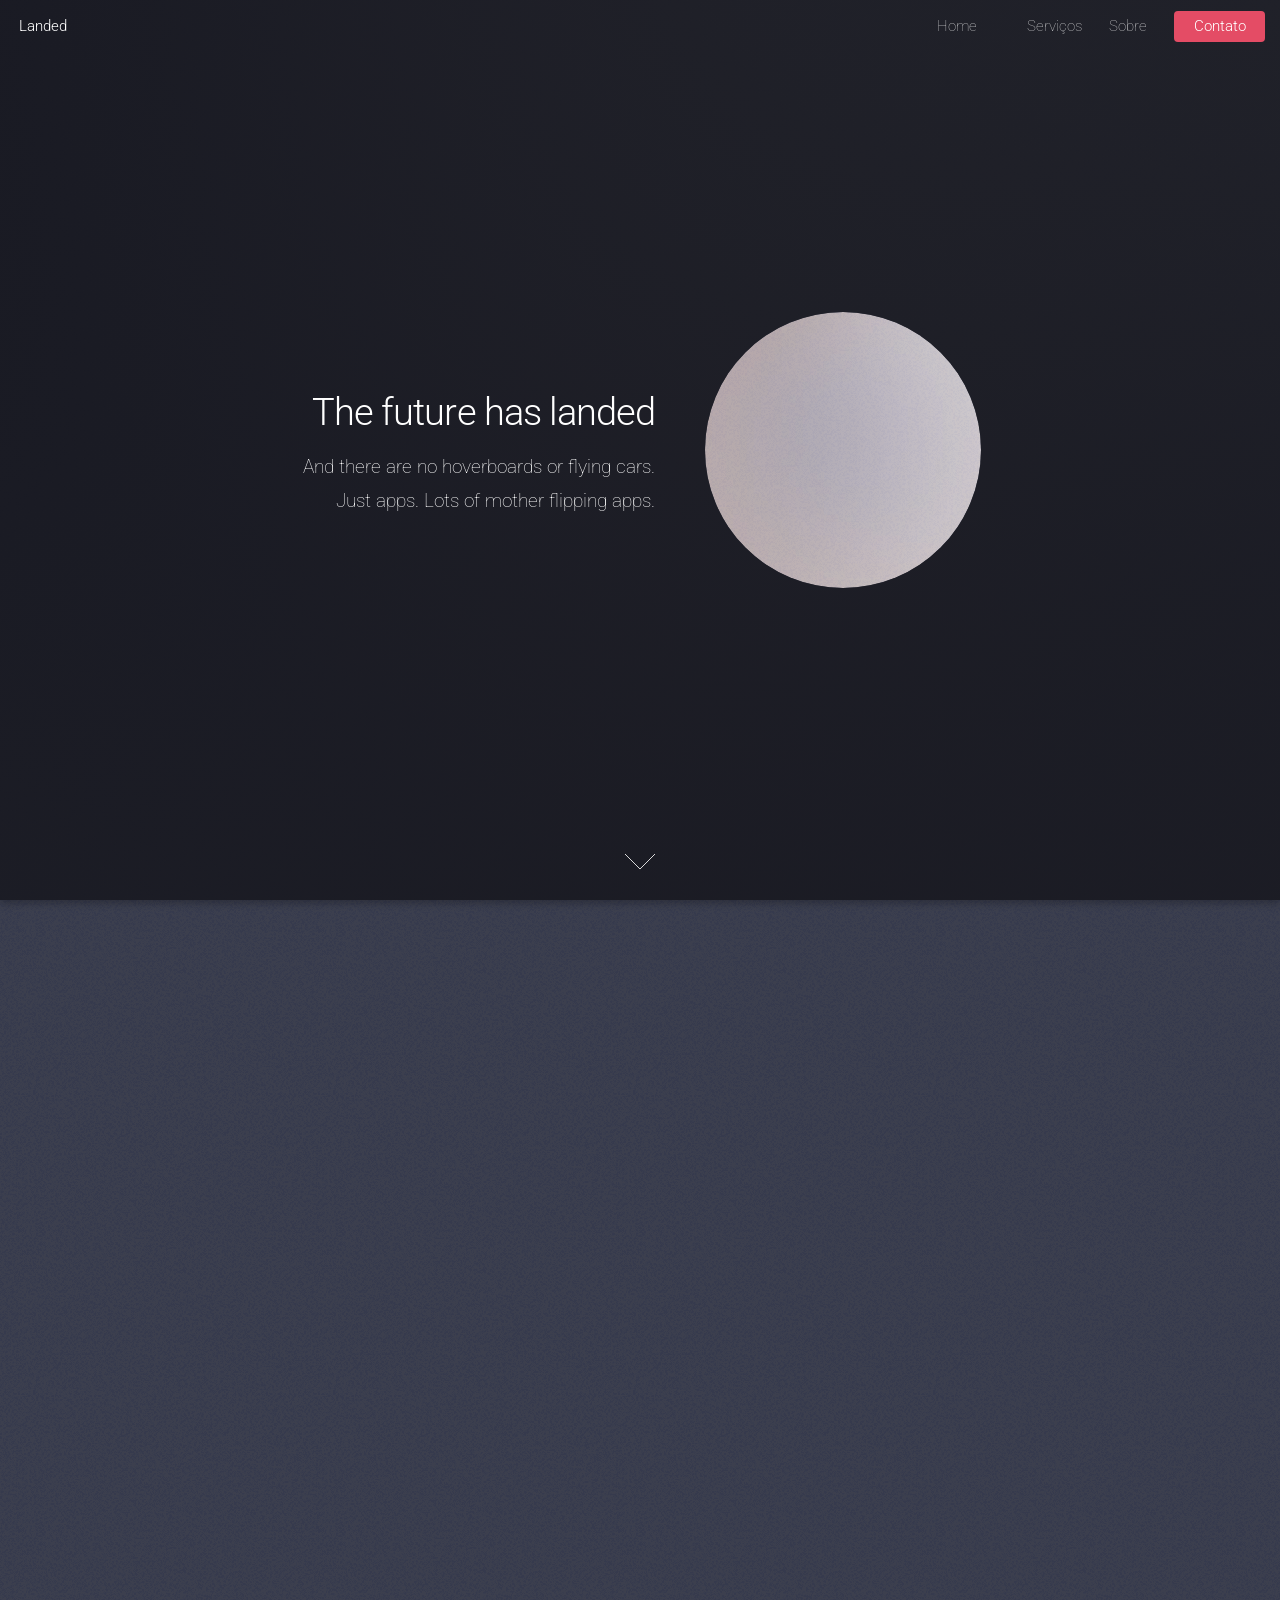
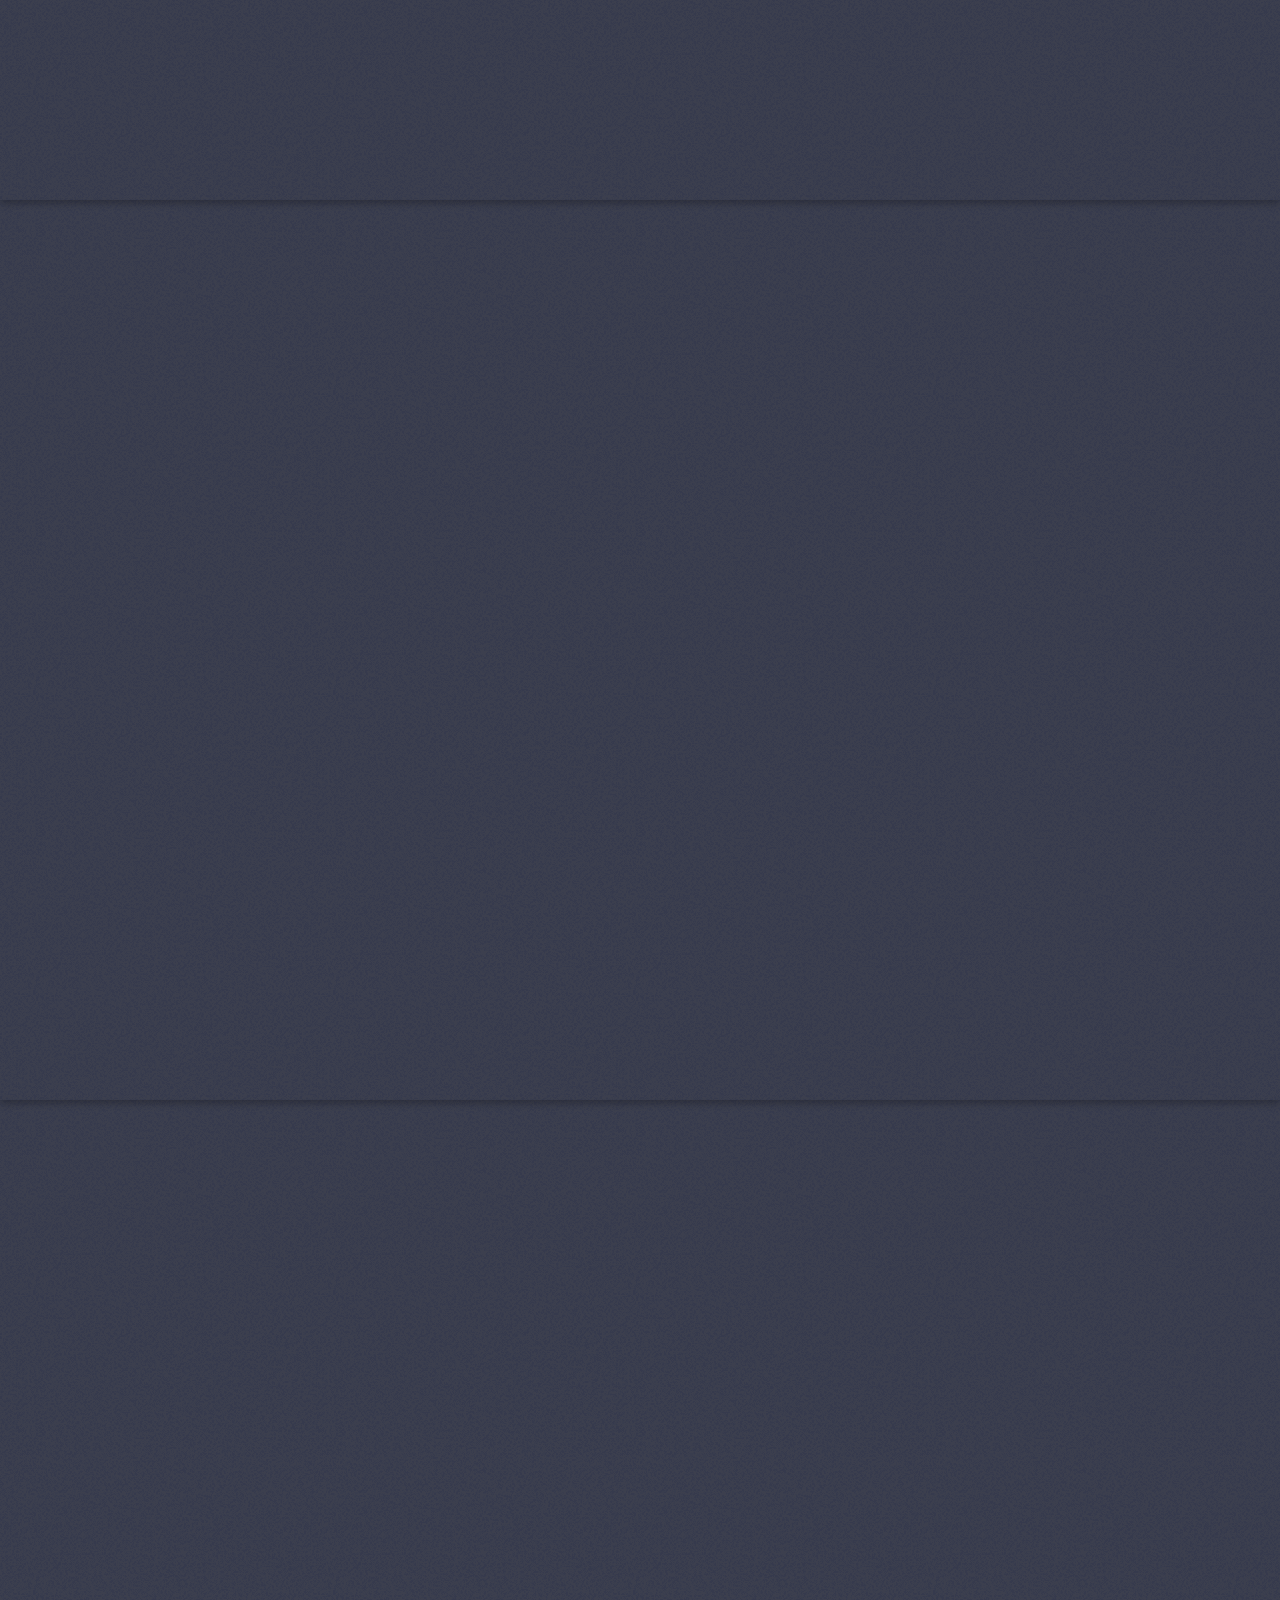
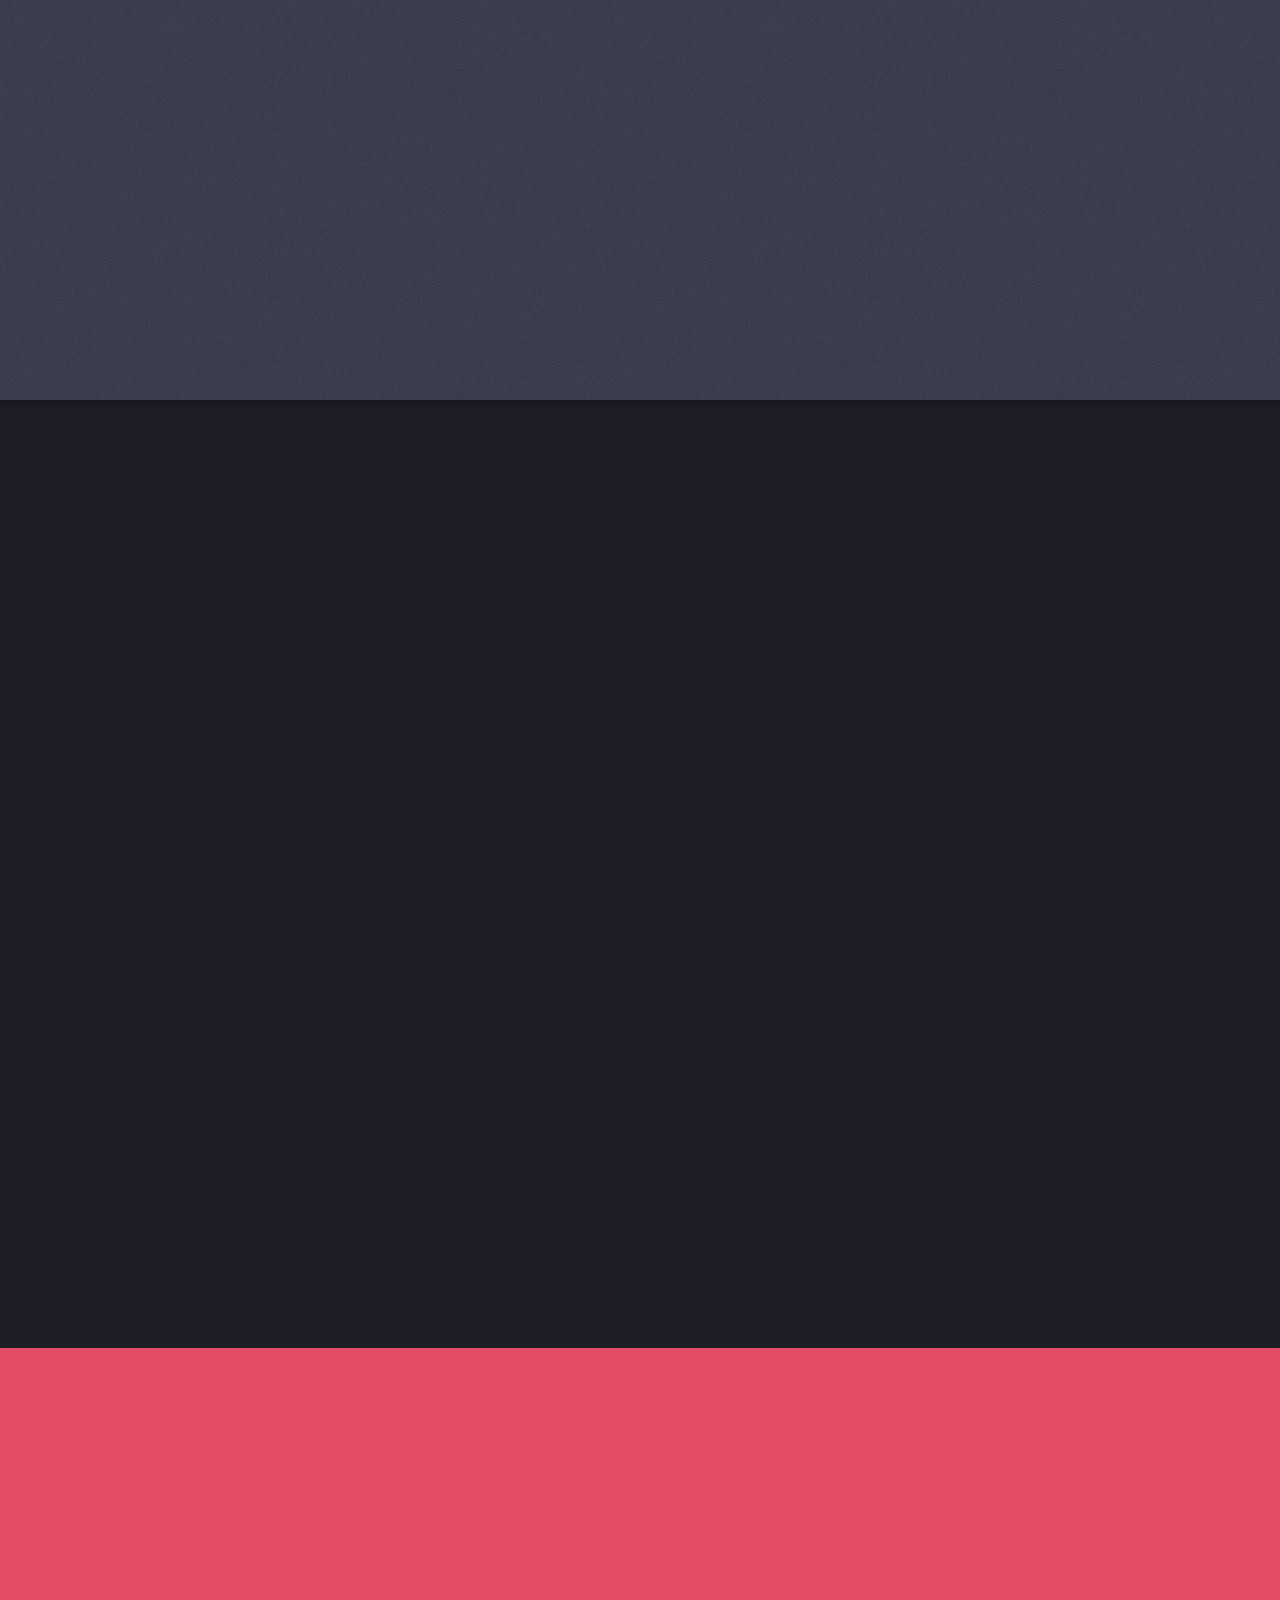
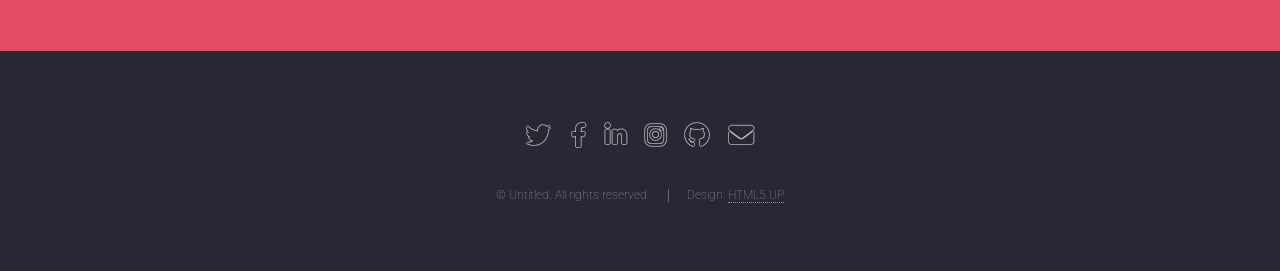
==== commit df5a672c: "Update menu: Adicionar links para páginas Serviços, Sobre e Contato" ====
--- a/index.html
+++ b/index.html
@@ -23,25 +23,11 @@
 						<ul>
 							<li><a href="index.html">Home</a></li>
 							<li>
-								<a href="#">Layouts</a>
-								<ul>
-									<li><a href="left-sidebar.html">Left Sidebar</a></li>
-									<li><a href="right-sidebar.html">Right Sidebar</a></li>
-									<li><a href="no-sidebar.html">No Sidebar</a></li>
-									<li>
-										<a href="#">Submenu</a>
-										<ul>
-											<li><a href="#">Option 1</a></li>
-											<li><a href="#">Option 2</a></li>
-											<li><a href="#">Option 3</a></li>
-											<li><a href="#">Option 4</a></li>
-										</ul>
-									</li>
-								</ul>
-							</li>
-							<li><a href="elements.html">Elements</a></li>
-							<li><a href="#" class="button primary">Sign Up</a></li>
-						</ul>
+													<li><a href="servicos.html">Serviços</a></li>
+													<li><a href="sobre.html">Sobre</a></li>
+					<li><a href="contato.html" class="button primary">Contato</a></li><ul>
+									
+							>
 					</nav>
 				</header>
 
